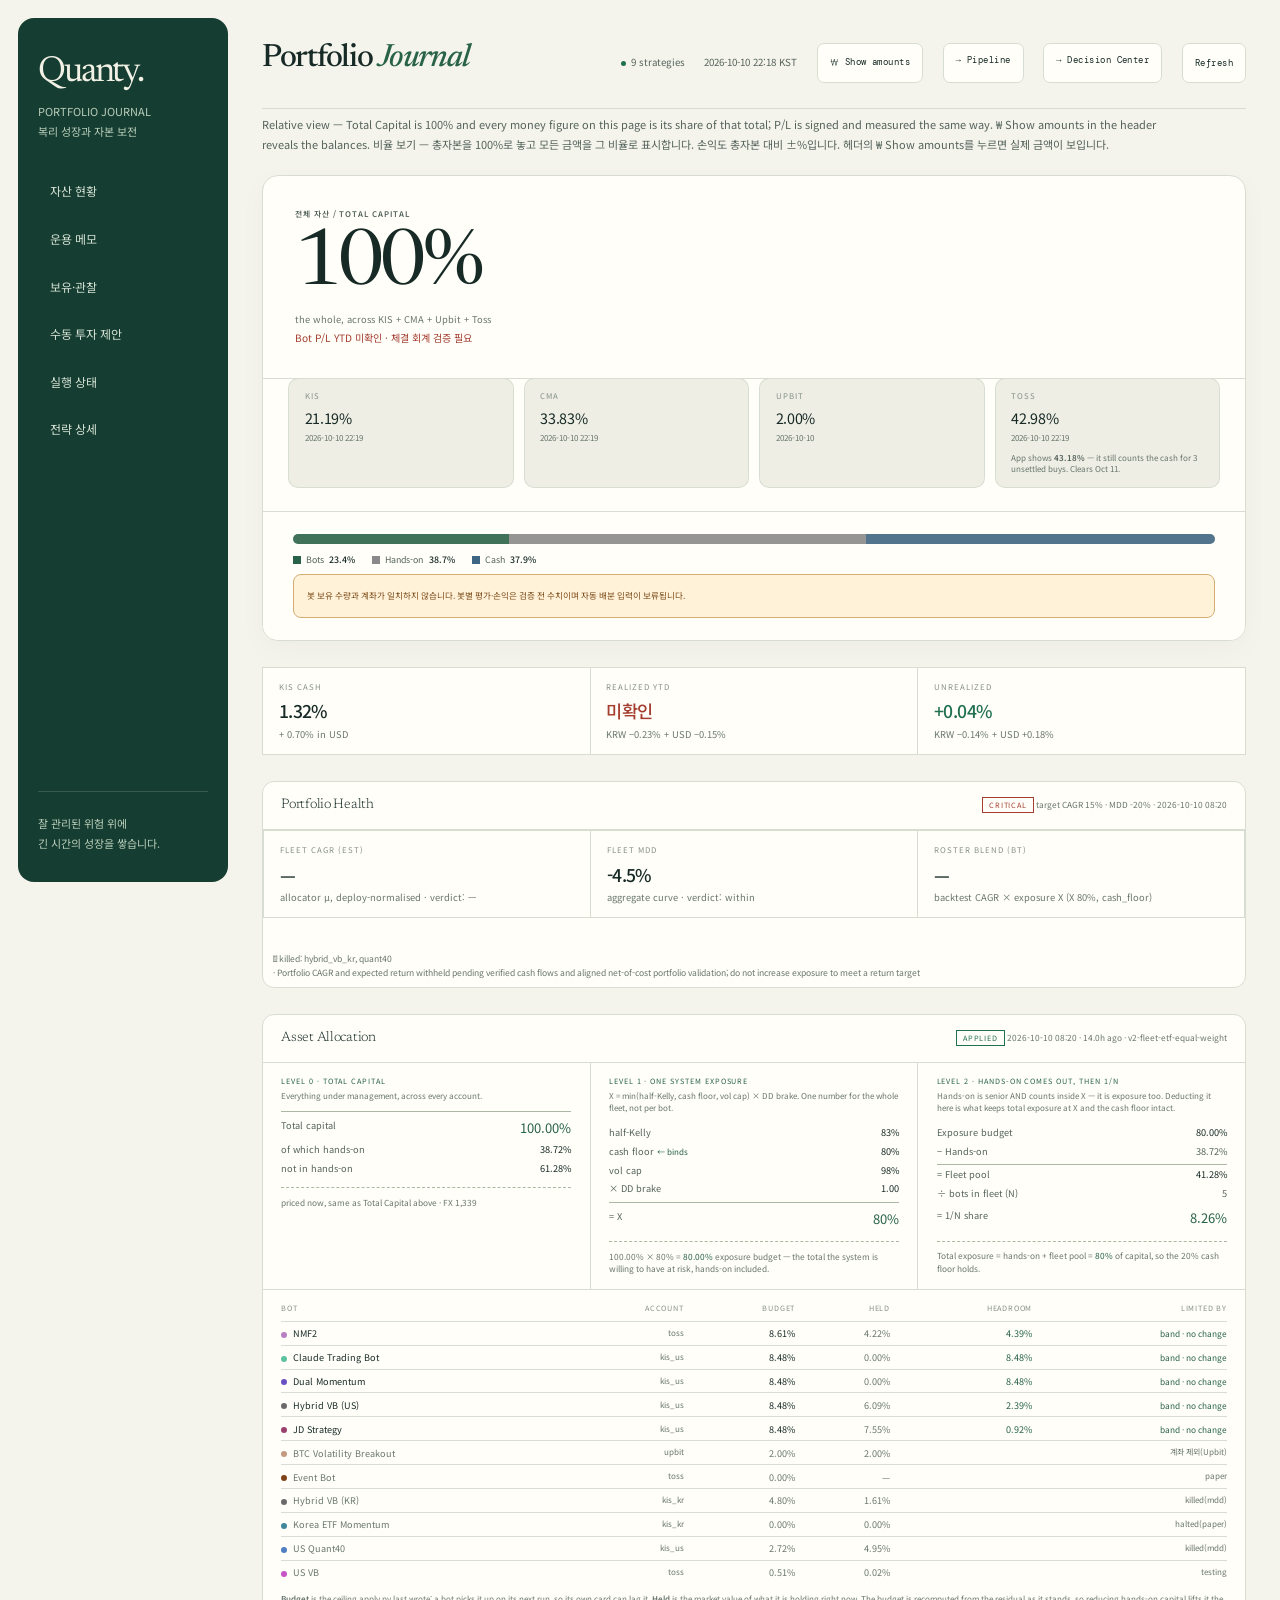
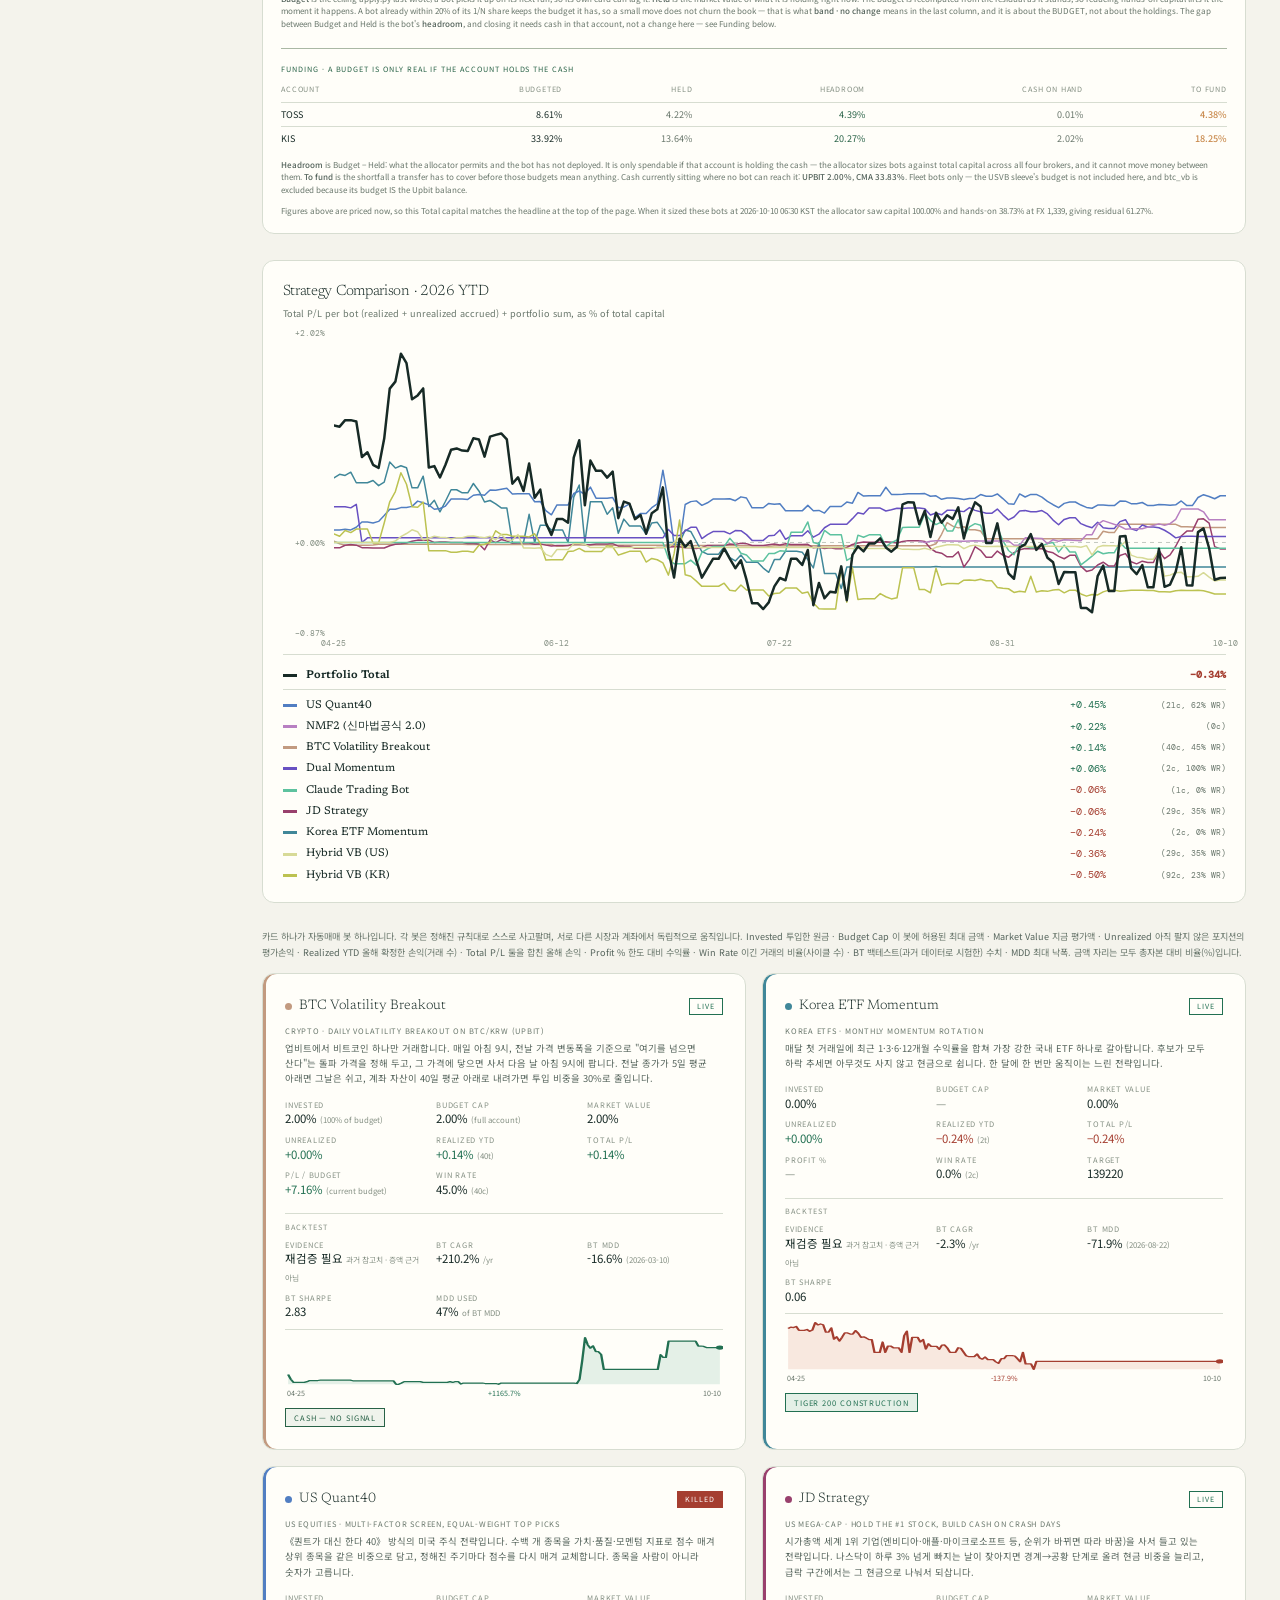
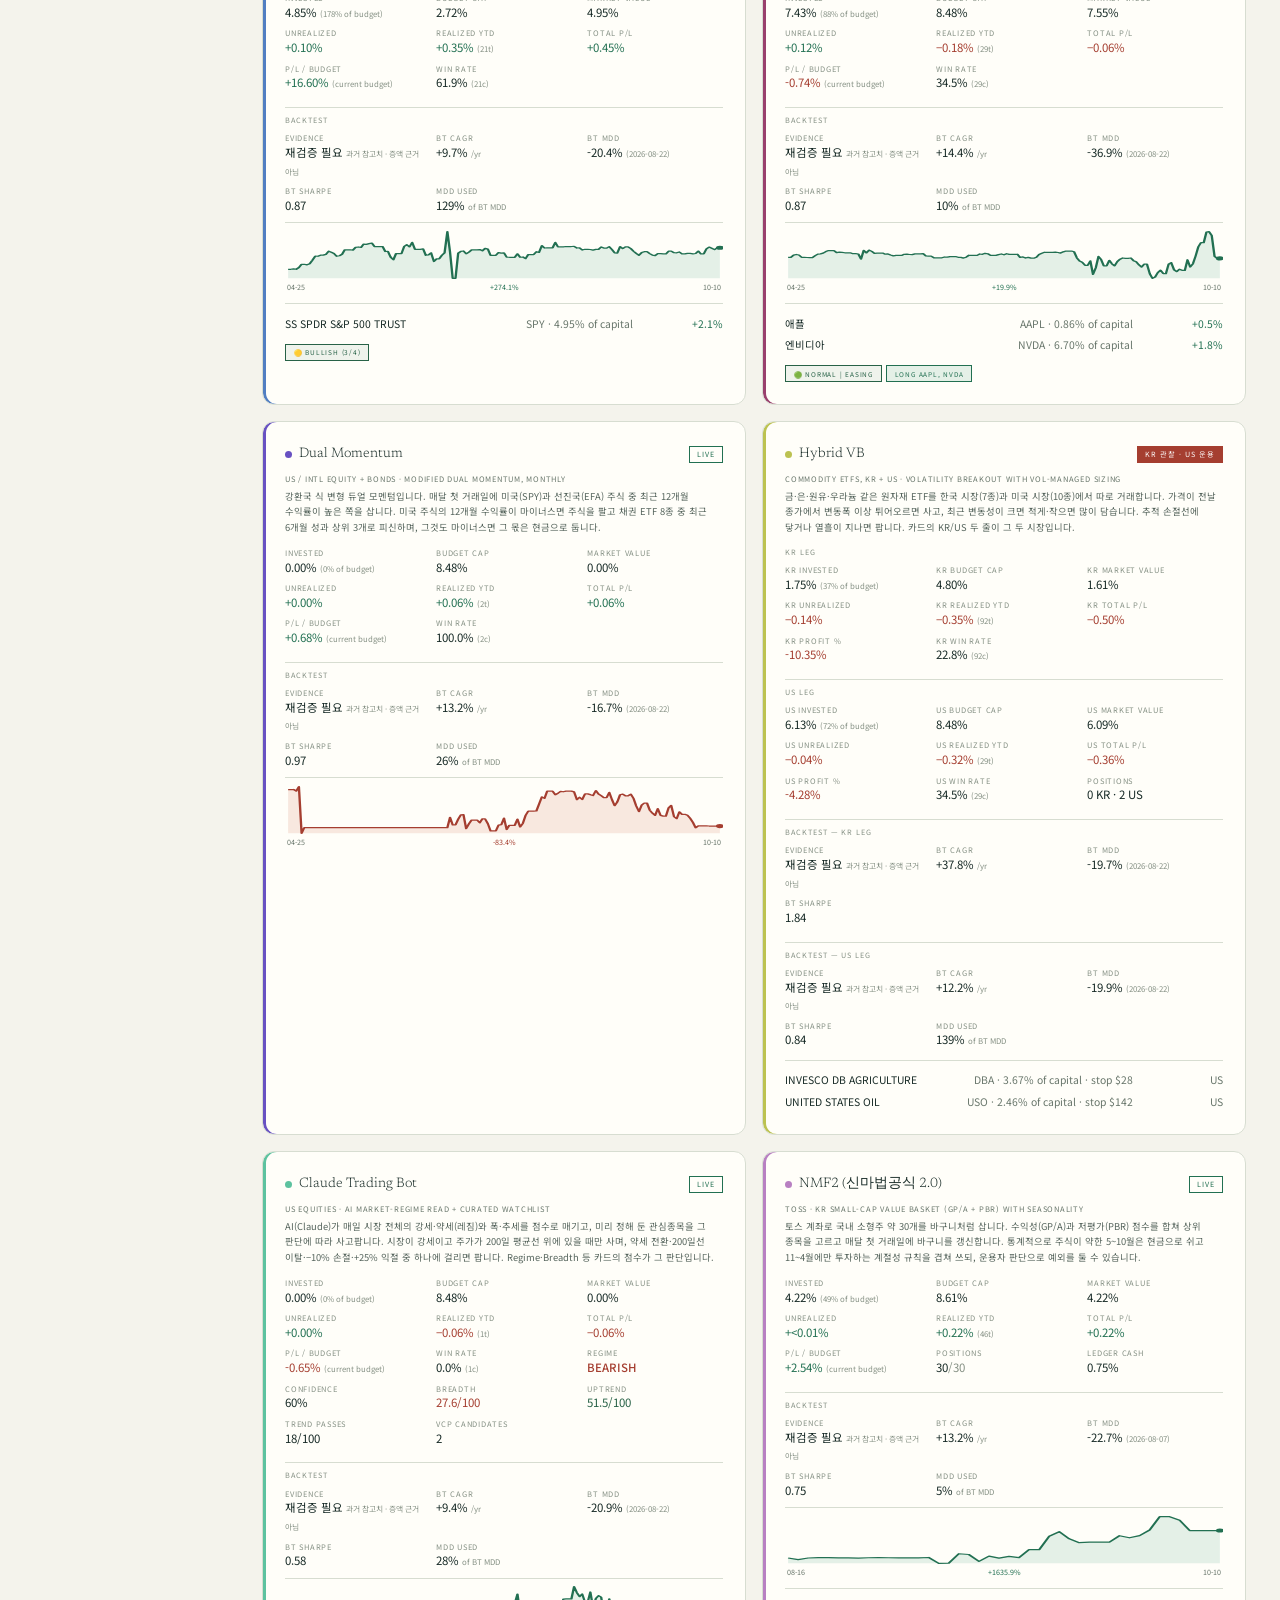
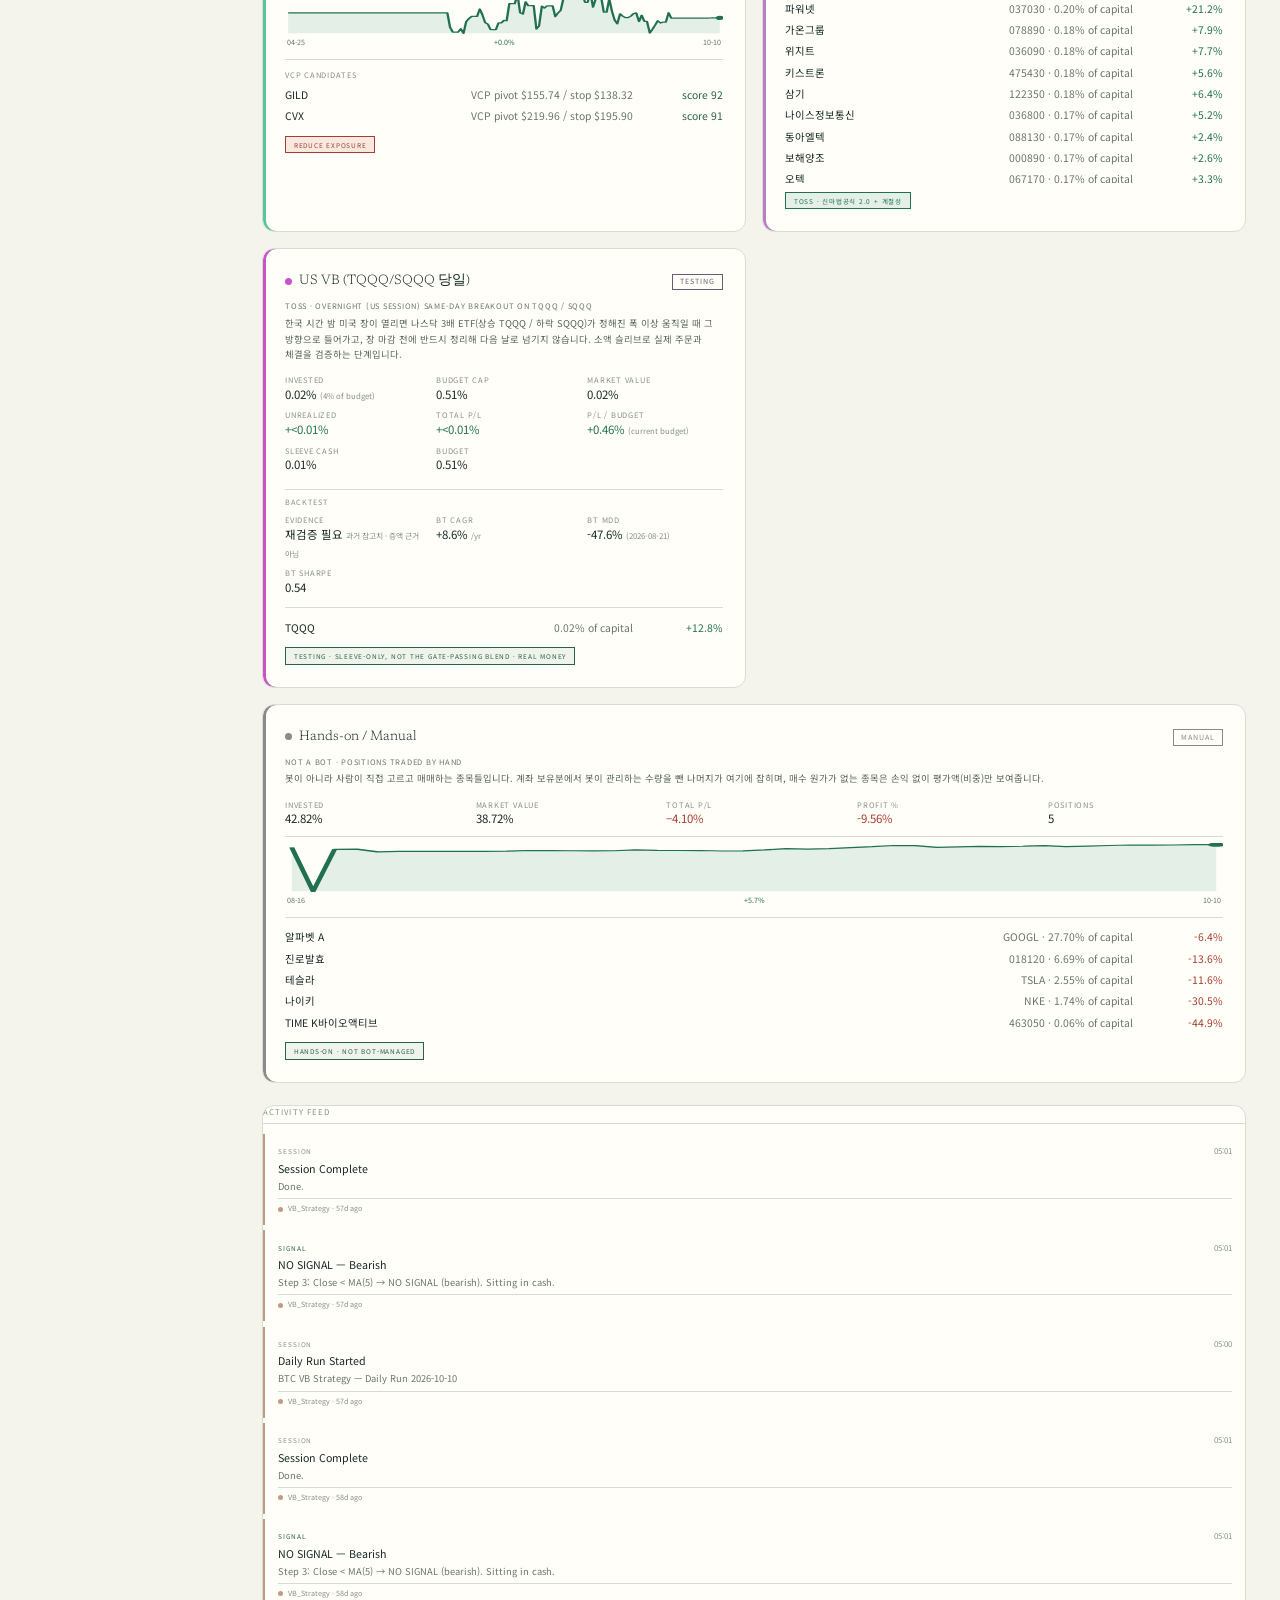
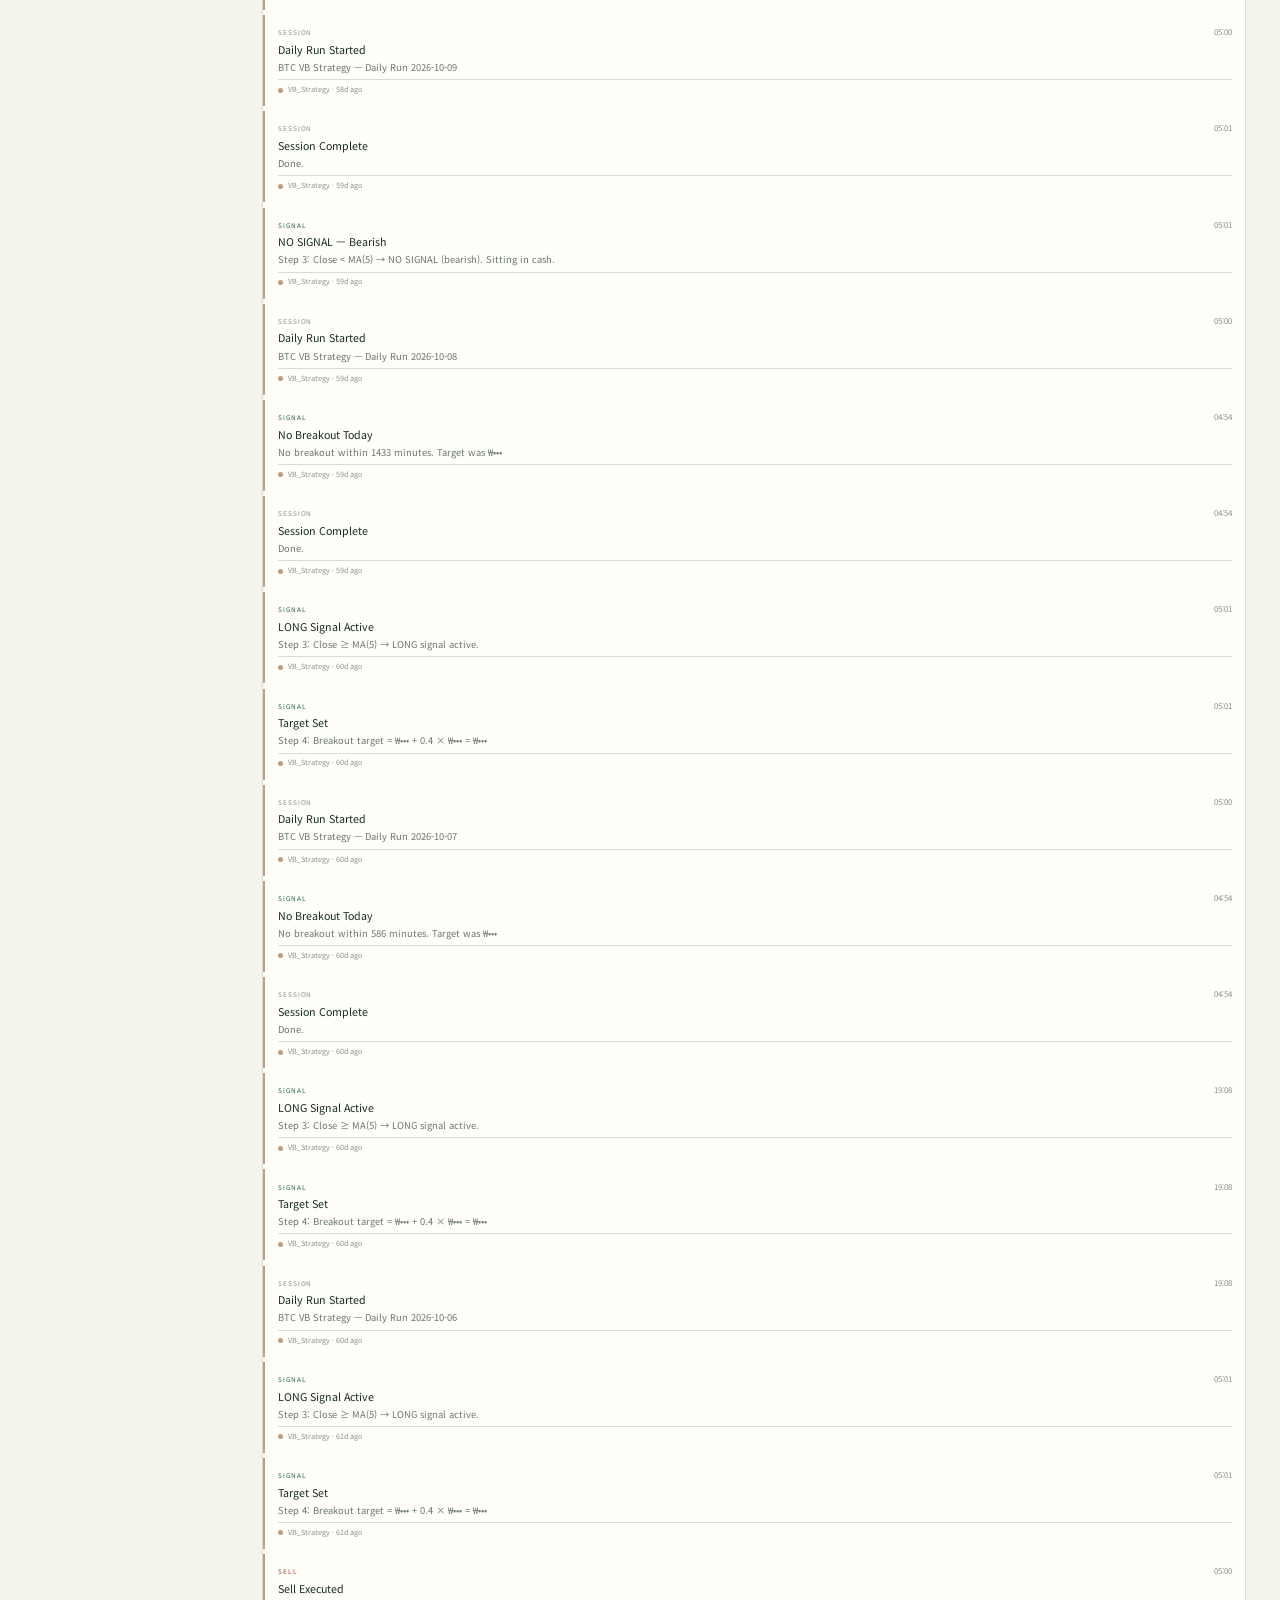
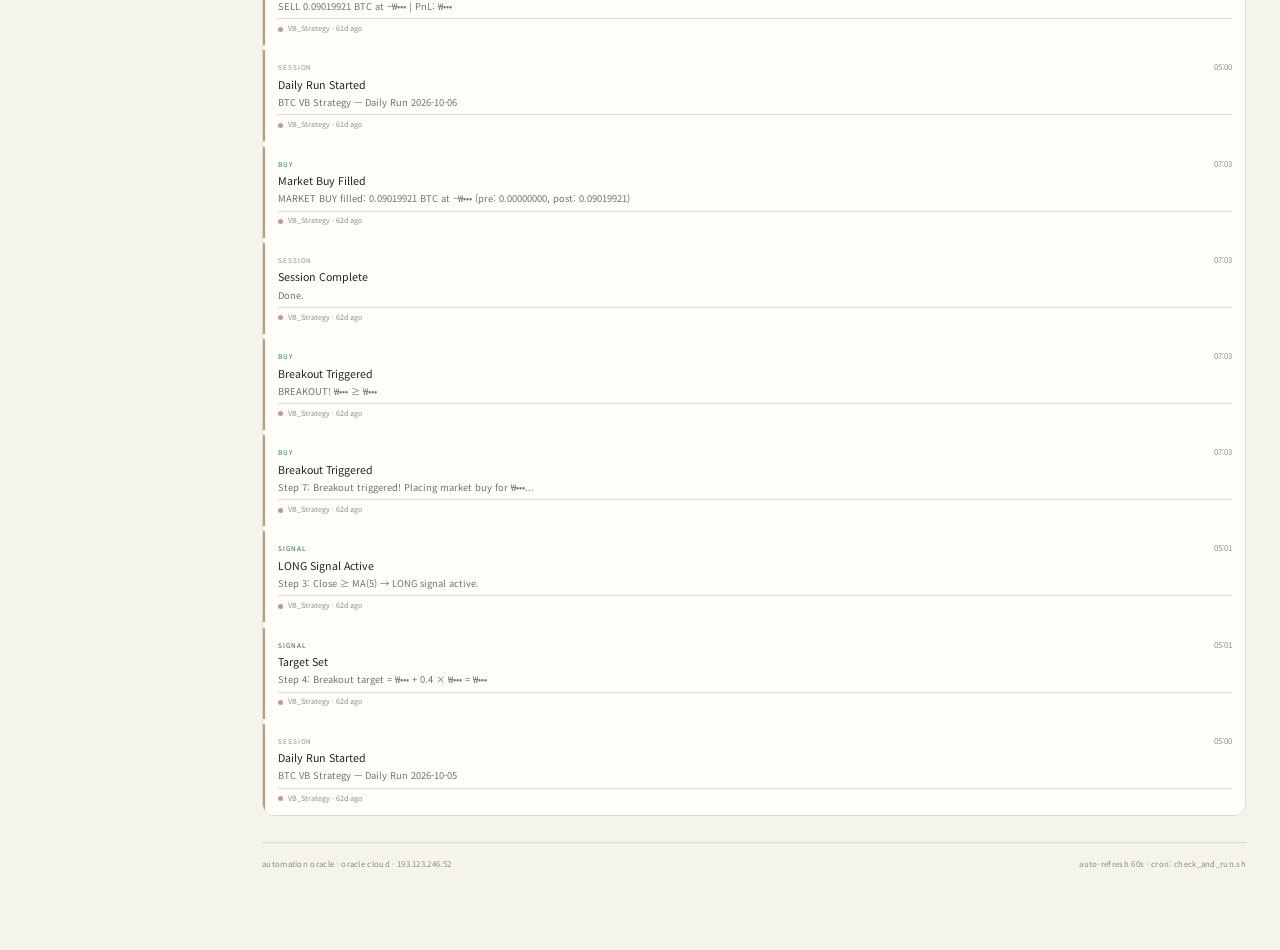
==== docs/index.html @ 8ba89ca4 "Redesign portfolio journal with observation policy and investment guidance" ====
<!DOCTYPE html>
<html lang="ko">
<head>
<meta charset="UTF-8">
<meta name="viewport" content="width=device-width, initial-scale=1.0, viewport-fit=cover">
<title>Quanty · Portfolio Journal</title>
<link rel="icon" href="favicon.svg" type="image/svg+xml">
<link rel="icon" href="favicon.ico" sizes="48x48">
<link rel="apple-touch-icon" href="apple-touch-icon.png">
<meta name="theme-color" content="#08080a">
<link rel="preconnect" href="https://fonts.googleapis.com">
<link href="https://fonts.googleapis.com/css2?family=DM+Mono:ital,wght@0,300;0,400;0,500;1,300&family=Newsreader:ital,opsz,wght@0,6..72,300;1,6..72,300&display=swap" rel="stylesheet">
<style>
/* ══════════════════════════════════════════════════════
   ORACLE DASHBOARD
   Aesthetic: Dark brutalist-minimal. Monochrome canvas,
   single amber accent. Newsreader serif for hierarchy,
   DM Mono for data. Dense but breathable.
   ══════════════════════════════════════════════════════ */

*, *::before, *::after { margin: 0; padding: 0; box-sizing: border-box; }

:root {
  --bg: #08080a;
  /* Surfaces are translucent so the chrome backdrop drifts THROUGH the page
     rather than only around it. 0.82 over a backdrop whose own peak luminance
     is held near #1a1c22 keeps every panel within a couple of points of the
     old flat #0e0e11 — the sheen has to be visible on six-figure numbers
     without ever competing with them. */
  --s1: rgba(14, 14, 17, 0.82);
  --s2: rgba(22, 22, 27, 0.88);
  --s3: rgba(26, 26, 31, 0.9);
  --s4: rgba(34, 34, 40, 0.9);
  --border: rgba(52, 52, 62, 0.55);
  --border-h: #2a2a32;
  --tx: #e2ded8;
  --tx2: #8a857e;
  --tx3: #55524d;
  --tx4: #333130;
  --accent: #c9a24d;
  --accent-d: #c9a24d18;
  --g: #3a8a5a;
  --g-bg: #3a8a5a10;
  --r: #a84848;
  --r-bg: #a8484810;
  --blue: #4a78a8;
  --purple: #7a68a8;
  --mono: 'DM Mono', 'SF Mono', 'Menlo', monospace;
  --serif: 'Newsreader', 'Georgia', serif;
  --safe-b: env(safe-area-inset-bottom, 0px);
}

html { font-size: 13px; }

body {
  background: var(--bg);
  color: var(--tx);
  font-family: var(--mono);
  font-weight: 300;
  line-height: 1.55;
  min-height: 100dvh;
  -webkit-font-smoothing: antialiased;
  padding-bottom: var(--safe-b);
}

/* Grain */
body::after {
  content: '';
  position: fixed;
  inset: 0;
  background-image: url("data:image/svg+xml,%3Csvg viewBox='0 0 512 512' xmlns='http://www.w3.org/2000/svg'%3E%3Cfilter id='n'%3E%3CfeTurbulence type='fractalNoise' baseFrequency='0.75' numOctaves='4' stitchTiles='stitch'/%3E%3C/filter%3E%3Crect width='100%25' height='100%25' filter='url(%23n)' opacity='0.025'/%3E%3C/svg%3E");
  pointer-events: none;
  z-index: 9999;
}

/* ── Chrome backdrop ──
   A drifting metallic sheen. It is painted into a deliberately TINY buffer
   (see startBackdrop()) and stretched across the viewport, so the softness is
   the browser's own bilinear upscale rather than a per-pixel blur — the whole
   effect costs a few hundred pixels of fill per frame.

   It sits BEHIND translucent panels rather than in the gutters, because at the
   1440px shell cap a wide screen has no gutters and the effect would be
   invisible on exactly the monitor it was asked for. */
#bgfx {
  position: fixed;
  inset: 0;
  width: 100%;
  height: 100%;
  z-index: 0;
  pointer-events: none;
  display: block;
}

/* Brushed-metal micro-streaks. Deliberately STATIC: the drift already comes
   from the canvas, and animating the grain too reads as a failing panel
   rather than as metal. */
#bgfx-brush {
  position: fixed;
  inset: 0;
  z-index: 0;
  pointer-events: none;
  background: repeating-linear-gradient(
    102deg,
    transparent 0 2px,
    rgba(214, 222, 236, 0.028) 2px 3px,
    transparent 3px 7px);
}

/* Everything the page draws rides above the backdrop. */
.shell { position: relative; z-index: 1; }

a { color: var(--accent); text-decoration: none; }

.shell {
  max-width: 1440px;
  margin: 0 auto;
  padding: 1.8rem 2.5rem;
}

/* ── Loading State ── */
.loading-state {
  display: flex;
  align-items: center;
  justify-content: center;
  min-height: 60vh;
  flex-direction: column;
  gap: 1rem;
}

.loading-state .spinner {
  width: 20px;
  height: 20px;
  border: 1.5px solid var(--border);
  border-top-color: var(--accent);
  border-radius: 50%;
  animation: spin 0.8s linear infinite;
}

@keyframes spin { to { transform: rotate(360deg); } }

.loading-state span { color: var(--tx3); font-size: 0.8rem; }

/* ── Header ── */
.hdr {
  display: flex;
  justify-content: space-between;
  align-items: baseline;
  padding-bottom: 1.2rem;
  border-bottom: 1px solid var(--border);
  margin-bottom: 2rem;
}

.hdr h1 {
  font-family: var(--serif);
  font-weight: 300;
  font-size: 1.6rem;
  letter-spacing: -0.03em;
}

.hdr h1 em { font-style: italic; color: var(--accent); }

.hdr-right {
  display: flex;
  gap: 1.5rem;
  align-items: center;
}

.live-dot {
  width: 5px; height: 5px;
  border-radius: 50%;
  background: var(--g);
  display: inline-block;
  margin-right: 0.4rem;
  animation: blink 2.5s ease infinite;
}

@keyframes blink { 0%,100%{opacity:1} 50%{opacity:0.3} }

.hdr-meta { font-size: 0.75rem; color: var(--tx3); }

.refresh-btn {
  background: none;
  border: 1px solid var(--border);
  color: var(--tx3);
  font-family: var(--mono);
  font-size: 0.7rem;
  padding: 0.3rem 0.7rem;
  cursor: pointer;
  transition: all 0.2s;
  letter-spacing: 0.05em;
}

.refresh-btn:hover { border-color: var(--accent); color: var(--accent); }

/* ── View mode ──
   The page opens in RELATIVE view: Total Capital is 100% and every money
   figure is its share of that, so the page can be shown to someone without
   showing the balances. The header button flips to amounts; the choice is
   remembered per browser, never carried in the URL. */
.view-btn.on { border-color: var(--accent); color: var(--accent); }
.view-note {
  font-size: 0.68rem;
  color: var(--tx3);
  line-height: 1.6;
  margin: -1.2rem 0 1.6rem;
}
.view-note b { color: var(--tx2); font-weight: 400; }

/* ── Bot explainer ──
   One plain paragraph per card for a reader who did not build these bots:
   an English line naming the mechanism, then the Korean explanation. */
.strat-desc {
  font-size: 0.72rem;
  color: var(--tx2);
  line-height: 1.65;
  margin: -0.2rem 0 0.9rem;
  word-break: keep-all;
}
.strat-desc .strat-tag {
  display: block;
  font-size: 0.58rem;
  text-transform: uppercase;
  letter-spacing: 0.1em;
  color: var(--tx3);
  margin-bottom: 0.25rem;
}
.strats-intro {
  font-size: 0.7rem;
  color: var(--tx3);
  line-height: 1.7;
  margin-bottom: 1rem;
  word-break: keep-all;
}
.strats-intro b { color: var(--tx2); font-weight: 400; }

/* ── Metric Strip ── */
 /* Hairlines are drawn by each CELL's box-shadow bleeding into the 1px gap,
    not by letting a --border container show through it. With the old
    technique any grid area without a cell in it — a 7th tile wrapping under a
    row of six — painted as a solid grey block that read as a panel that had
    failed to load. Shadows only exist where a cell exists, so a short last
    row is now just surface. The same fix is applied to .hero-accts. */
.strip {
  display: grid;
  grid-template-columns: repeat(3, 1fr);
  gap: 1px;
  background: var(--s1);
  border: 1px solid var(--border);
  margin-bottom: 2rem;
}

.strip .cell {
  background: var(--s1);
  box-shadow: 0 0 0 1px var(--border);
  padding: 1rem 1.2rem;
}

.strip .cell:hover { background: var(--s2); }

.cell .lbl {
  font-size: 0.6rem;
  text-transform: uppercase;
  letter-spacing: 0.13em;
  color: var(--tx4);
  margin-bottom: 0.35rem;
}

.cell .val {
  font-size: 1.35rem;
  font-weight: 500;
  letter-spacing: -0.03em;
  white-space: nowrap;
}

.cell .sub {
  font-size: 0.72rem;
  color: var(--tx3);
  margin-top: 0.15rem;
}

.up { color: var(--g); }
.dn { color: var(--r); }
.amber { color: var(--accent); }

/* ── Total-Capital Hero ──
   Named "Total Capital", not "Total Investments": ~44% of this figure is cash,
   so "investments" was simply wrong, and the allocation panel below derives
   everything from the same number under the name Total capital. One number
   with two names on one page is a number the reader has to reconcile.
   The JSON key stays `totals.investments_krw` — four test files, two fixtures
   and notify_discord.py read it, and none of that is worth churning for a label.

   Row A total (KIS+Upbit+Toss) / Row B per-account tiles / Row C bots-manual-cash
   split. Everything it reads is additive JSON (data.totals, data.accounts): when
   an older generator publishes without them the whole block is skipped and the
   metric strip below is unchanged. */
.hero {
  border: 1px solid var(--border);
  background: var(--s1);
  margin-bottom: 2rem;
}

.hero-top { padding: 1.4rem 1.4rem 1.2rem; }

.hero-lbl {
  font-size: 0.6rem;
  text-transform: uppercase;
  letter-spacing: 0.18em;
  color: var(--tx4);
  margin-bottom: 0.55rem;
}

.hero-val {
  font-family: var(--serif);
  font-size: 2.6rem;
  font-weight: 300;
  line-height: 1;
  letter-spacing: -0.03em;
}

.hero-sub { font-size: 0.72rem; color: var(--tx3); margin-top: 0.55rem; }
.hero-pnl { font-size: 0.78rem; margin-top: 0.3rem; }

/* Four accounts, four columns. It was three, so Toss wrapped alone onto a
   second row beside a grey ghost cell two thirds of the panel wide. */
.hero-accts {
  display: grid;
  grid-template-columns: repeat(4, 1fr);
  gap: 1px;
  background: var(--s1);
  border-top: 1px solid var(--border);
}

.hero-acct {
  background: var(--s1);
  box-shadow: 0 0 0 1px var(--border);
  padding: 0.9rem 1.2rem;
}
.hero-acct.stale .a-val { color: var(--tx3); }

.hero-acct .a-name {
  display: flex;
  align-items: center;
  gap: 0.45rem;
  font-size: 0.6rem;
  text-transform: uppercase;
  letter-spacing: 0.13em;
  color: var(--tx4);
}

.hero-acct .a-val {
  font-size: 1.1rem;
  margin-top: 0.35rem;
  letter-spacing: -0.02em;
  white-space: nowrap;
}

.hero-acct .a-meta { font-size: 0.62rem; color: var(--tx3); margin-top: 0.2rem; }
/* The broker app and this tile can legitimately disagree while a trade is still
   settling. This line says so on the tile, rather than leaving the reader to
   discover the gap in their app and assume the page is broken. */
.hero-acct .a-settle {
  font-size: 0.62rem; line-height: 1.35; margin-top: 0.35rem;
  padding-top: 0.35rem; border-top: 1px dashed var(--bd);
  color: var(--tx3);
}
.hero-acct .a-settle b { color: var(--tx2); font-weight: 600; }

.badge-stale {
  font-size: 0.5rem;
  letter-spacing: 0.1em;
  padding: 0 0.3rem;
  border: 1px solid var(--r);
  color: var(--r);
}

.hero-split { padding: 1.1rem 1.4rem 1.3rem; border-top: 1px solid var(--border); }

.split-bar { display: flex; height: 10px; background: var(--s3); overflow: hidden; }
.split-seg { height: 100%; }

.split-legend {
  display: flex;
  flex-wrap: wrap;
  gap: 1.3rem;
  margin-top: 0.7rem;
  font-size: 0.68rem;
  color: var(--tx2);
}

.split-legend .sl { display: flex; align-items: baseline; gap: 0.4rem; }
.split-legend b { color: var(--tx); font-weight: 500; }
.split-sw { width: 8px; height: 8px; align-self: center; }

.recon-warn { color: var(--r); font-size: 0.66rem; margin-top: 0.6rem; }

/* ── Asset allocation — the layer ABOVE the bots ──
   The bots never choose their own size; this layer does, and the bots only read
   the budget it writes. That inversion is the governance model, and it used to
   be invisible on this page: you could see what each bot DID with its money and
   never see who decided the amount. Placed above the bot grid on purpose —
   capital is allocated before it is traded. */
.alloc { background: var(--s1); border: 1px solid var(--border); margin-bottom: 2rem; }

.alloc-hd {
  display: flex; justify-content: space-between; align-items: baseline;
  gap: 1rem; flex-wrap: wrap;
  padding: 1rem 1.4rem; border-bottom: 1px solid var(--border);
}
.alloc-hd h2 {
  font-family: var(--serif); font-weight: 300;
  font-size: 1.05rem; letter-spacing: -0.02em;
}
.alloc-hd .meta { font-size: 0.64rem; color: var(--tx3); }
.alloc-badge {
  font-size: 0.56rem; letter-spacing: 0.12em; text-transform: uppercase;
  padding: 0.15rem 0.45rem; border: 1px solid var(--border-h); color: var(--tx2);
}
.alloc-badge.ok   { border-color: var(--g); color: var(--g); }
.alloc-badge.warn { border-color: var(--accent); color: var(--accent); }
.alloc-badge.crit { border-color: var(--r); color: var(--r); }

.alloc-levels {
  display: grid; grid-template-columns: repeat(auto-fit, minmax(230px, 1fr));
  gap: 1px; background: var(--border);
}
.alloc-lv { background: var(--s1); padding: 1.05rem 1.4rem; }
.alloc-lv .lv-tag {
  font-size: 0.56rem; letter-spacing: 0.13em; text-transform: uppercase;
  color: var(--accent); margin-bottom: 0.15rem;
}
.alloc-lv .lv-sub { font-size: 0.62rem; color: var(--tx3); margin-bottom: 0.7rem; line-height: 1.5; }
.alloc-row { display: flex; justify-content: space-between; gap: 0.8rem; font-size: 0.71rem; padding: 0.17rem 0; }
.alloc-row .k { color: var(--tx2); }
.alloc-row .v { color: var(--tx); white-space: nowrap; }
.alloc-row.big { padding-top: 0.45rem; }
.alloc-row.big .v { font-size: 1rem; color: var(--accent); }
.alloc-row.minus .v { color: var(--tx2); }

.alloc-bots { border-top: 1px solid var(--border); padding: 1rem 1.4rem 1.2rem; overflow-x: auto; }
.alloc-tbl { width: 100%; border-collapse: collapse; font-size: 0.7rem; min-width: 620px; }
.alloc-tbl th {
  text-align: right; font-weight: 400; font-size: 0.56rem; letter-spacing: 0.11em;
  text-transform: uppercase; color: var(--tx4); padding: 0 0 0.5rem;
}
.alloc-tbl th:first-child, .alloc-tbl td:first-child { text-align: left; }
.alloc-tbl td { text-align: right; padding: 0.34rem 0; border-top: 1px solid var(--border); }
.alloc-tbl td + td, .alloc-tbl th + th { padding-left: 1rem; }
.alloc-tbl tr.out td { color: var(--tx3); }
.alloc-tbl .why { font-size: 0.62rem; color: var(--tx3); }
.alloc-note { font-size: 0.62rem; color: var(--tx3); margin-top: 0.7rem; line-height: 1.55; }

/* Three levels or one, never two — auto-fit lands on two columns around
   500px and leaves Level 2 beside an empty cell that reads as a missing
   panel. The levels are a sequence (capital -> exposure -> per bot), so
   stacking them keeps the reading order intact. */
.alloc-lv .lv-foot {
  margin-top: 0.75rem; padding-top: 0.6rem; border-top: 1px dashed var(--border-h);
  font-size: 0.64rem; color: var(--tx3); line-height: 1.55;
}
.alloc-lv .lv-foot b { color: var(--accent); font-weight: 400; }
.alloc-row.eq { border-top: 1px solid var(--border-h); margin-top: 0.3rem; }
.alloc-row .bind { color: var(--accent); font-weight: 400; font-size: 0.62rem; }
.alloc-tbl td.dim { color: var(--tx3); }
.alloc-tbl .lim { color: var(--accent); font-size: 0.64rem; }
/* Headroom and shortfall are NOT profit and loss, so they must not borrow the
   red/green semantics — a ₩96M funding gap in loss-red reads as ₩96M lost.
   Amber = "your move"; the deeper amber-red = "your move, and it is blocking". */
.alloc-tbl td.gap { color: var(--accent); }
.alloc-tbl td.short { color: #c98a4d; font-weight: 500; }

.fund { margin-top: 1.4rem; padding-top: 1.1rem; border-top: 1px solid var(--border-h); }
.fund-hd {
  font-size: 0.56rem; letter-spacing: 0.13em; text-transform: uppercase;
  color: var(--accent); margin-bottom: 0.7rem;
}
.alloc-note b { color: var(--tx2); font-weight: 500; }
@media (max-width: 900px) {
  .alloc-levels { grid-template-columns: 1fr; }
}

/* ── Grid ── */
.grid {
  display: grid;
  grid-template-columns: 1fr 360px;
  gap: 2rem;
}

/* ── Strategy Rows ── */
.strats { display: flex; flex-direction: column; gap: 1px; background: var(--border); }

.strat {
  background: var(--s1);
  padding: 1.3rem 1.4rem;
  transition: background 0.2s;
}

.strat:hover { background: var(--s2); }

.strat-top {
  display: flex;
  justify-content: space-between;
  align-items: baseline;
  margin-bottom: 0.8rem;
}

.strat-name {
  font-family: var(--serif);
  font-size: 1.05rem;
  font-weight: 300;
}

.tag {
  font-size: 0.55rem;
  text-transform: uppercase;
  letter-spacing: 0.14em;
  padding: 0.15rem 0.55rem;
  border: 1px solid var(--border-h);
  color: var(--tx3);
}

.tag.live { border-color: var(--g); color: var(--g); }
.tag.paper { border-color: var(--accent); color: var(--accent); }
.tag.stale { border-color: var(--r); color: var(--r); }
.tag.manual { border-color: #8a8a8a; color: #8a8a8a; }
/* Real money, real fills, but a sleeve-only configuration that is NOT the one
   that passed the promotion gates. "Live" overstates it and "Paper" is simply
   false — the card used to claim both at once. */
.tag.testing { border-color: var(--purple); color: var(--purple); }
/* MDD kill switch fired: live drawdown breached the bot's own backtest MDD
   (asset_mgmt/portfolio_model.py). Solid red fill, not just an outline —
   this is the one badge that means "stopped by policy", not a mode or a
   feed-health note. */
.tag.killed { border-color: var(--r); color: #fff; background: var(--r); }

/* Hands-on sleeve: same card, no bot colour — it is Jae's own hand, not a bot. */
.strat.manual { box-shadow: inset 2px 0 0 #8a8a8a; }

.strat-grid {
  display: grid;
  grid-template-columns: repeat(auto-fill, minmax(140px, 1fr));
  gap: 0.45rem 1.2rem;
}

.sg-lbl {
  font-size: 0.58rem;
  text-transform: uppercase;
  letter-spacing: 0.1em;
  color: var(--tx4);
}

.sg-val { font-size: 0.88rem; }
.sg-val.bold { font-weight: 500; }

/* Bot identity dot. Same colour as the card rail, chart line and feed. */
.bot-dot {
  display: inline-block; width: 7px; height: 7px; border-radius: 50%;
  margin-right: 0.5rem; vertical-align: middle;
}
.alloc-dot {
  display: inline-block; width: 6px; height: 6px; border-radius: 50%;
  margin-right: 0.45rem; vertical-align: middle;
}

/* Full-width row inside .strat-grid. grid-column: 1/-1 is what forces the
   next field onto a fresh line — Hybrid VB's US leg used to start wherever
   the KR leg happened to stop, so 'KR Win Rate' sat beside 'US Invested' and
   the two halves read as one undifferentiated block. */
.sg-sep {
  grid-column: 1 / -1;
  margin-top: 0.7rem;
  padding-top: 0.55rem;
  border-top: 1px solid var(--border);
  font-size: 0.56rem;
  letter-spacing: 0.13em;
  text-transform: uppercase;
  color: var(--tx4);
}
/* The first separator on a card has nothing above it to divide. */
.strat-grid > .sg-sep:first-child { margin-top: 0; padding-top: 0; border-top: 0; }

/* Holdings table */
.holds {
  margin-top: 0.8rem;
  padding-top: 0.7rem;
  border-top: 1px solid var(--border);
}

.hold-row {
  display: flex;
  justify-content: space-between;
  align-items: baseline;
  padding: 0.2rem 0;
  font-size: 0.8rem;
}

.hold-tk { color: var(--tx); min-width: 55px; font-weight: 400; }

/* 종목이 많은 카드(NMF2 30종목, 수동 슬리브)는 잘라내지 않고 스크롤시킨다.
   '+25 more' 로 접어 두면 정작 무엇을 들고 있는지 확인할 수가 없다. */
.holds.scroll { max-height: 15rem; overflow-y: auto; }
.holds.scroll::-webkit-scrollbar { width: 5px; }
.holds.scroll::-webkit-scrollbar-thumb { background: var(--border); border-radius: 3px; }

/* 종목명은 코드보다 길고 한글은 폭이 제각각이라 별도 폭을 준다. */
.hold-nm { color: var(--tx); font-weight: 400; min-width: 6.5rem; max-width: 11rem;
           overflow: hidden; text-overflow: ellipsis; white-space: nowrap; }
.hold-det { color: var(--tx3); flex: 1; text-align: right; padding: 0 0.8rem; overflow: hidden; text-overflow: ellipsis; white-space: nowrap; }
.hold-pl { min-width: 80px; text-align: right; }

/* Signal badge */
.sig {
  display: inline-block;
  font-size: 0.58rem;
  text-transform: uppercase;
  letter-spacing: 0.12em;
  padding: 0.2rem 0.6rem;
  margin-top: 0.7rem;
}

.sig.long { background: var(--g-bg); border: 1px solid var(--g); color: var(--g); }
.sig.cash { background: var(--accent-d); border: 1px solid var(--accent); color: var(--accent); }
.sig.bear { background: var(--r-bg); border: 1px solid var(--r); color: var(--r); }

/* ── Strategy Comparison Chart ── */
.cmp {
  margin-bottom: 2rem;
  padding: 1.4rem 1.5rem;
  background: var(--s1);
  border: 1px solid var(--border);
}
.cmp-hdr { margin-bottom: 1rem; }
.cmp-title {
  font-family: var(--serif);
  font-weight: 300;
  font-size: 1.15rem;
  letter-spacing: -0.02em;
  margin: 0;
}
.cmp-sub {
  font-size: 0.7rem;
  color: var(--tx3);
  margin-top: 0.25rem;
}
.cmp-chart {
  display: flex;
  gap: 0.4rem;
  align-items: stretch;
}
.cmp-y-axis {
  position: relative;
  width: 46px;
  flex-shrink: 0;
  height: 300px;
}
.cmp-y-axis span {
  position: absolute;
  right: 4px;
  font-family: var(--mono);
  font-size: 0.62rem;
  color: var(--tx4);
  transform: translateY(-50%);
  white-space: nowrap;
}
.cmp-plot {
  flex: 1;
  position: relative;
  height: 300px;
}
.cmp-svg {
  width: 100%;
  height: 100%;
  display: block;
}
.cmp-x-axis {
  position: absolute;
  left: 0;
  right: 0;
  top: 100%;
  margin-top: 4px;
  height: 14px;
}
.cmp-x-axis span {
  position: absolute;
  font-family: var(--mono);
  font-size: 0.62rem;
  color: var(--tx4);
  transform: translateX(-50%);
  white-space: nowrap;
}
.cmp-tooltip {
  position: absolute;
  top: 4px;
  background: var(--s3);
  border: 1px solid var(--border-h);
  padding: 0.5rem 0.7rem;
  pointer-events: none;
  z-index: 10;
  min-width: 200px;
}
.cmp-tt-date {
  font-family: var(--mono);
  color: var(--tx2);
  font-size: 0.62rem;
  border-bottom: 1px solid var(--border);
  padding-bottom: 0.3rem;
  margin-bottom: 0.35rem;
}
.cmp-tt-row {
  display: flex;
  align-items: center;
  gap: 0.4rem;
  padding: 0.1rem 0;
  font-family: var(--serif);
  font-size: 0.78rem;
  white-space: nowrap;
}
.cmp-tt-pct {
  font-family: var(--mono);
  margin-left: auto;
  font-size: 0.7rem;
}
.cmp-legend {
  margin-top: 1.6rem;
  padding-top: 0.9rem;
  border-top: 1px solid var(--border);
  display: flex;
  flex-direction: column;
  gap: 0.32rem;
}
.cmp-legend-row {
  display: flex;
  align-items: center;
  gap: 0.7rem;
  font-family: var(--serif);
  font-size: 0.85rem;
}
.cmp-swatch {
  display: inline-block;
  width: 14px;
  height: 3px;
  flex-shrink: 0;
}
.cmp-name { flex: 1; }
.cmp-pct {
  font-family: var(--mono);
  font-size: 0.78rem;
  min-width: 84px;
  text-align: right;
}
.cmp-meta {
  font-family: var(--mono);
  font-size: 0.65rem;
  color: var(--tx3);
  min-width: 110px;
  text-align: right;
}
.cmp-detail {
  font-family: var(--mono);
  font-size: 0.7rem;
  color: var(--tx4);
}

/* ── Sparkline Charts ── */
.sparkline-wrap {
  margin-top: 0.6rem;
  padding-top: 0.5rem;
  border-top: 1px solid var(--border);
}
.sparkline-svg {
  width: 100%;
  height: 50px;
  display: block;
}
.sparkline-meta {
  display: flex;
  justify-content: space-between;
  font-size: 0.55rem;
  color: var(--tx3);
  margin-top: 0.15rem;
  padding: 0 2px;
}

/* ── Feed ── */
.feed { overflow: hidden; }

.feed-hdr {
  font-size: 0.6rem;
  text-transform: uppercase;
  letter-spacing: 0.14em;
  color: var(--tx4);
  margin-bottom: 0.8rem;
  padding-bottom: 0.4rem;
  border-bottom: 1px solid var(--border);
}

.msgs { display: flex; flex-direction: column; gap: 0.4rem; }

.msg {
  background: var(--s1);
  border-left: 2px solid var(--border-h);
  padding: 0.85rem 1rem;
  transition: background 0.2s;
}

.msg:hover { background: var(--s2); }

.msg.t-buy { border-left-color: var(--g); }
.msg.t-sell { border-left-color: var(--r); }
.msg.t-signal { border-left-color: var(--accent); }
.msg.t-session { border-left-color: var(--purple); }
.msg.t-portfolio { border-left-color: var(--blue); }
.msg.t-error { border-left-color: var(--r); }

.msg-top {
  display: flex;
  justify-content: space-between;
  align-items: center;
  margin-bottom: 0.35rem;
}

.msg-tag {
  font-size: 0.5rem;
  text-transform: uppercase;
  letter-spacing: 0.14em;
  color: var(--tx4);
}

.msg.t-buy .msg-tag { color: var(--g); }
.msg.t-sell .msg-tag { color: var(--r); }
.msg.t-signal .msg-tag { color: var(--accent); }
.msg.t-error .msg-tag { color: var(--r); }

.msg-ts { font-size: 0.6rem; color: var(--tx4); }

.msg-title {
  font-size: 0.82rem;
  font-weight: 400;
  margin-bottom: 0.25rem;
  line-height: 1.3;
}

.msg-body {
  font-size: 0.72rem;
  color: var(--tx3);
  line-height: 1.5;
  word-break: break-word;
}

.msg-src {
  font-size: 0.55rem;
  color: var(--tx4);
  margin-top: 0.4rem;
  padding-top: 0.3rem;
  border-top: 1px solid var(--border);
}

/* ── Footer ── */
.ftr {
  border-top: 1px solid var(--border);
  padding-top: 1.2rem;
  margin-top: 2rem;
  display: flex;
  justify-content: space-between;
  color: var(--tx4);
  font-size: 0.6rem;
  letter-spacing: 0.04em;
}

/* ── Transitions ── */
.fade-in {
  opacity: 0;
  transform: translateY(6px);
  animation: fi 0.6s ease forwards;
}

@keyframes fi { to { opacity: 1; transform: none; } }

.d1 { animation-delay: 0.1s; }
.d2 { animation-delay: 0.2s; }
.d3 { animation-delay: 0.3s; }
.d4 { animation-delay: 0.4s; }

/* ── Scrollbar ── */
::-webkit-scrollbar { width: 3px; }
::-webkit-scrollbar-track { background: var(--bg); }
::-webkit-scrollbar-thumb { background: var(--border-h); border-radius: 2px; }

/* ═══════════════════ MOBILE ═══════════════════ */
@media (max-width: 900px) {
  html { font-size: 14px; }

  .shell { padding: 1rem 1rem; }

  .hdr { flex-direction: column; gap: 0.6rem; margin-bottom: 1.2rem; padding-bottom: 0.8rem; }
  .hdr h1 { font-size: 1.4rem; }
  /* wrap, or the four header items add up to ~470px of min-content and push
     the whole document wider than the phone — which is what put the split bar
     and half of "Decision Center" past the right edge, and made every panel
     on the page scroll sideways with them. */
  .hdr-right { width: 100%; justify-content: space-between; flex-wrap: wrap; gap: 0.5rem 0.9rem; }
  .view-note { margin: -0.6rem 0 1rem; }

  .strip { grid-template-columns: repeat(2, 1fr); }
  .cell .val { font-size: 1.15rem; }

  .hero-top { padding: 1.1rem 1rem 1rem; }
  .hero-val { font-size: 1.9rem; }
  .hero-accts { grid-template-columns: 1fr; }
  .hero-acct { padding: 0.8rem 1rem; }
  .hero-split { padding: 0.9rem 1rem 1.1rem; }
  .split-legend { gap: 0.9rem; }

  .grid {
    grid-template-columns: 1fr;
    gap: 1.5rem;
  }

  /* Swappable sections with tabs on mobile */
  .mob-tabs {
    display: flex;
    gap: 1px;
    background: var(--border);
    margin-bottom: 1.2rem;
    position: sticky;
    top: 0;
    z-index: 100;
  }

  .mob-tab {
    flex: 1;
    background: var(--s1);
    border: none;
    color: var(--tx3);
    font-family: var(--mono);
    font-size: 0.65rem;
    text-transform: uppercase;
    letter-spacing: 0.12em;
    padding: 0.7rem;
    cursor: pointer;
    transition: all 0.2s;
  }

  .mob-tab.active {
    background: var(--s2);
    color: var(--accent);
  }

  .mob-section { display: none; }
  .mob-section.active { display: block; }

  .strat { padding: 1rem; }
  .strat-name { font-size: 0.95rem; }

  .strat-grid {
    grid-template-columns: repeat(2, 1fr);
    gap: 0.15rem 0.8rem;
  }

  .hold-row { font-size: 0.75rem; }
  .hold-det { display: none; }

  .msg { padding: 0.7rem 0.8rem; }
  .msg-title { font-size: 0.78rem; }

  .ftr { flex-direction: column; gap: 0.3rem; }
  .cmp { padding: 1rem; }
  .cmp-y-axis { height: 200px; width: 38px; }
  .cmp-plot { height: 200px; }
  .cmp-legend-row { flex-wrap: wrap; gap: 0.4rem; }
  .cmp-pct { min-width: 70px; }
  .cmp-meta { min-width: 0; flex-basis: 100%; text-align: left; padding-left: 22px; }
}

/* Very small phones */
@media (max-width: 400px) {
  .shell { padding: 0.8rem 0.6rem; }
  .strip { grid-template-columns: 1fr 1fr; }
  .cell .val { font-size: 1rem; }
  .strat-grid { grid-template-columns: 1fr 1fr; }
}

/* Desktop: hide mobile tabs */
@media (min-width: 901px) {
  .mob-tabs { display: none; }
  .mob-section { display: block !important; }
}
</style>
<link rel="stylesheet" href="portfolio.css?v=20261010">
</head>
<body>
<aside class="portfolio-nav" aria-label="포트폴리오 탐색">
  <div><a class="nav-brand" href="#overview">Quanty.</a><p class="nav-caption">PORTFOLIO JOURNAL<br>복리 성장과 자본 보전</p></div>
  <nav><a href="#overview">자산 현황</a><a href="#actions">운용 메모</a><a href="#watch">보유·관찰</a><a href="#manual-guide">수동 투자 제안</a><a href="#operations">실행 상태</a><a href="#bots">전략 상세</a></nav>
  <p class="nav-foot">잘 관리된 위험 위에<br>긴 시간의 성장을 쌓습니다.</p>
</aside>

<canvas id="bgfx" aria-hidden="true"></canvas>
<div id="bgfx-brush" aria-hidden="true"></div>
<div class="shell" id="app">
  <div class="loading-state" id="loader">
    <div class="spinner"></div>
    <span>connecting to oracle...</span>
  </div>
</div>

<script src="portfolio_view.js?v=20261010"></script>
<script>
// ═══ Chrome backdrop ═══════════════════════════════════════
// Five soft lobes drifting on incommensurable sine periods, composited
// additively into a 96x60 buffer that CSS stretches over the viewport. The
// upscale IS the blur, which is why a full-screen animated gradient costs
// about six thousand pixels of fill per frame instead of two million.
//
// Three things keep it from being a liability on a page of six-figure numbers:
//   - peak luminance is capped near #1a1c22, so panels at 0.82 alpha land
//     within a couple of points of the flat colour they used to be;
//   - it stops dead when the tab is hidden — this page is left open all day
//     behind other windows, and a rAF loop nobody is looking at is pure heat;
//   - prefers-reduced-motion gets one static frame, not a stopped animation.
function startBackdrop() {
  const cv = document.getElementById('bgfx');
  if (!cv) return;
  const ctx = cv.getContext('2d');
  if (!ctx) return;

  // Buffer size is fixed, NOT derived from the viewport: the lobes are drawn
  // in buffer space, so a resize that changed it would change the composition.
  const W = 96, H = 60;
  cv.width = W;
  cv.height = H;

  // Brushed steel, not aurora. The hues sit within a narrow band around
  // neutral — warm graphite, cold silver, a slightly blue shadow — because a
  // saturated backdrop turns an amber-accented page into a different brand,
  // and because every bot colour on this page was chosen against a NEUTRAL
  // card surface at a measured ΔE. One low amber lobe ties the metal to the
  // page accent. Alphas are small: these composite additively.
  const LOBES = [
    { c: '150,152,158', a: 0.26, r: 0.62, px: [0.22, 0.78], py: [0.18, 0.62], sx: 41, sy: 29 },
    { c: '208,212,220', a: 0.15, r: 0.42, px: [0.70, 0.26], py: [0.70, 0.24], sx: 53, sy: 37 },
    { c: '52, 60, 78',  a: 0.34, r: 0.85, px: [0.50, 0.14], py: [0.80, 0.10], sx: 67, sy: 43 },
    { c: '201,162,77',  a: 0.10, r: 0.36, px: [0.14, 0.62], py: [0.30, 0.78], sx: 79, sy: 59 },
    { c: '104,102,120', a: 0.12, r: 0.50, px: [0.84, 0.34], py: [0.42, 0.86], sx: 97, sy: 71 },
  ];

  // t is seconds; every period is a prime-ish number of seconds so the whole
  // field never visibly repeats.
  function frame(t) {
    ctx.globalCompositeOperation = 'source-over';
    ctx.fillStyle = '#08080a';
    ctx.fillRect(0, 0, W, H);
    ctx.globalCompositeOperation = 'lighter';
    for (const L of LOBES) {
      const fx = (Math.sin(t / L.sx * 2 * Math.PI) + 1) / 2;
      const fy = (Math.sin(t / L.sy * 2 * Math.PI + 1.7) + 1) / 2;
      const x = (L.px[0] + (L.px[1] - L.px[0]) * fx) * W;
      const y = (L.py[0] + (L.py[1] - L.py[0]) * fy) * H;
      const r = L.r * W;
      const g = ctx.createRadialGradient(x, y, 0, x, y, r);
      g.addColorStop(0, 'rgba(' + L.c + ',' + L.a + ')');
      g.addColorStop(0.55, 'rgba(' + L.c + ',' + (L.a * 0.32).toFixed(4) + ')');
      g.addColorStop(1, 'rgba(' + L.c + ',0)');
      ctx.fillStyle = g;
      ctx.fillRect(0, 0, W, H);
    }
  }

  const still = window.matchMedia &&
                window.matchMedia('(prefers-reduced-motion: reduce)').matches;
  if (still) { frame(11); return; }

  let raf = null, t0 = null;
  const tick = (ms) => {
    if (t0 === null) t0 = ms;
    frame((ms - t0) / 1000);
    raf = requestAnimationFrame(tick);
  };
  const play = () => { if (raf === null) raf = requestAnimationFrame(tick); };
  const stop = () => {
    if (raf !== null) { cancelAnimationFrame(raf); raf = null; }
  };
  document.addEventListener('visibilitychange',
    () => (document.hidden ? stop() : play()));
  play();
}

// ═══ Helpers ═══════════════════════════════════════════════
const $ = s => document.querySelector(s);
// ── Bot identity colour ───────────────────────────────────────────────────
// The palette lives in the generator and travels in the data, so the page can
// never drift from what Discord uses. The literal below is a FALLBACK for an
// older cached JSON — keep it in sync, but the data always wins.
let BOT_COLORS = {
  btc_vb: '#c29a80', hybrid_vb: '#bcc251', claude_bot: '#5dc29f',
  korea_etf: '#408799', quant40: '#517ec2', dual_momentum: '#6851c2',
  nmf2: '#b880c2', jd_strategy: '#99406d', usvb: '#c754c7', manual: '#8a8a8a',
};
function botColor(id) { return BOT_COLORS[id] || '#6a6a6a'; }
// Same hue, low alpha — for fills that sit behind text.
function botTint(id, alpha) { return botColor(id) + (alpha || '22'); }
// Hybrid VB charts its KR and US legs separately. They must stay the same
// hue (one bot, one identity) while remaining tellable apart, so the second
// leg is the same colour mixed toward white rather than a different one.
function botLighten(id, f) {
  const c = botColor(id).replace('#', '');
  const m = i => Math.round(parseInt(c.substr(i, 2), 16) * (1 - f) + 255 * f);
  return '#' + [0, 2, 4].map(i => m(i).toString(16).padStart(2, '0')).join('');
}

const h = (tag, cls, html) => {
  const el = document.createElement(tag);
  if (cls) el.className = cls;
  if (html !== undefined) el.innerHTML = html;
  return el;
};

function sym(currency) { return currency === 'KRW' ? '₩' : '$'; }

// ── View mode ─────────────────────────────────────────────────────────────
// The page opens in RELATIVE view: Total Capital is 100% and every money
// figure on the page — account tiles, budgets, market values, P/L, holdings,
// the chart axis — is that figure's share of it. The header button switches
// to amounts. The choice is remembered per browser (localStorage), never in
// the URL, so a shared link always opens relative.
//
// Every money string on the page goes through fmtVal / fmtPnl / won below,
// which is what lets one flag flip the whole page: a caller that builds its
// own '₩' + number is a leak in relative view, so there are none left.
const VIEW_KEY = 'oracle.view';
const VIEW = { amounts: false };
try { const v = localStorage.getItem(VIEW_KEY); if (v) VIEW.amounts = v === 'amounts'; } catch (e) {}
let LAST_DATA = null;
function setView(amounts) {
  VIEW.amounts = !!amounts;
  try { localStorage.setItem(VIEW_KEY, VIEW.amounts ? 'amounts' : 'relative'); } catch (e) {}
  if (LAST_DATA) render(LAST_DATA);
}
// The 100%, and the FX that folds USD into it. render() sets both from the
// data before it formats anything. CAP = 0 means "no basis": relative view
// then masks the figure rather than dividing by zero or falling back to ₩.
let CAP = 0;
let FX = 1380;

function toKrw(v, currency) { return currency === 'USD' ? (v || 0) * FX : (v || 0); }

// x.xx% of Total Capital; signed for P/L. Under half a basis point reads
// "<0.01%" — a "0.00%" there would claim a position is empty.
function fmtPct(vKrw, signed) {
  if (!(CAP > 0)) return '•••';
  const p = vKrw / CAP * 100;
  const sign = p < 0 ? '−' : (signed ? '+' : '');
  const a = Math.abs(p);
  if (a > 0 && a < 0.005) return sign + '<0.01%';
  return sign + a.toFixed(2) + '%';
}

function fmtVal(v, currency) {
  if (!VIEW.amounts) return fmtPct(toKrw(v, currency), false);
  if (currency === 'KRW') return '₩' + Math.round(v).toLocaleString();
  return '$' + v.toLocaleString(undefined, {minimumFractionDigits: 2, maximumFractionDigits: 2});
}

function fmtPnl(v, currency) {
  if (!VIEW.amounts) return fmtPct(toKrw(v, currency), true);
  const s = currency === 'KRW'
    ? '₩' + (v >= 0 ? '+' : '') + Math.round(v).toLocaleString()
    : '$' + (v >= 0 ? '+' : '') + v.toLocaleString(undefined, {minimumFractionDigits: 2, maximumFractionDigits: 2});
  return s;
}

function pnlClass(v) { return v >= 0 ? 'up' : 'dn'; }

// Whole-won, no decimals — or, in relative view, the share of Total Capital.
// Was defined identically inside allocatorFrameNote() and buildAllocation();
// fundingBlock() needed a third copy, which is the point at which a
// duplicated one-liner becomes a rule with three homes.
function won(v) {
  if (!VIEW.amounts) return fmtPct(v || 0, false);
  return '₩' + Math.round(v || 0).toLocaleString();
}

// Free text from the bots' logs can carry amounts the structured fields never
// show. Relative view blanks every currency figure in it. Prices (a BTC
// target, a share price) get masked too — over-masking is the safe direction.
function maskMoney(s) {
  if (VIEW.amounts || !s) return s || '';
  return String(s)
    .replace(/₩\s?-?[\d,]+(?:\.\d+)?/g, '₩•••')
    .replace(/\$\s?-?[\d,]+(?:\.\d+)?/g, '$•••')
    // Comma-grouped figures with no symbol at all ("differs by +8,931,742")
    // are still amounts. Dates and order numbers carry no commas, so they stay.
    .replace(/[+\-−]?\d{1,3}(?:,\d{3})+(?:\.\d+)?\s?(?:원|KRW|USD)?/g, '•••');
}

// Holding rows in relative view: the position's share of capital instead of
// "qty × price" (the quantity IS the amount, one multiplication away), and
// the return % alone instead of the P/L amount.
function holdDet(code, qty, price, cur) {
  if (!VIEW.amounts) return code + fmtVal((qty || 0) * (price || 0), cur) + ' of capital';
  return code + (qty || 0) + ' × ' + sym(cur) + (price || 0).toLocaleString(undefined,
    cur === 'KRW' ? {maximumFractionDigits: 0} : {minimumFractionDigits: 2, maximumFractionDigits: 2});
}
function holdPl(pnl, rate, cur) {
  const r = (typeof rate === 'number') ? (rate >= 0 ? '+' : '') + rate.toFixed(1) + '%' : '';
  if (!VIEW.amounts) return r || '—';
  return fmtPnl(pnl || 0, cur) + (r ? ' (' + r + ')' : '');
}

// ── What each bot IS, for a reader who did not build it ──────────────────
// One English line naming the mechanism, then a plain Korean paragraph.
// Keyed by the same id as the colours and the chart, so a bot this table
// does not know gets no paragraph rather than someone else's.
const BOT_INFO = {
  btc_vb: {
    tag: 'Crypto · daily volatility breakout on BTC/KRW (Upbit)',
    desc: '업비트에서 비트코인 하나만 거래합니다. 매일 아침 9시, 전날 가격 변동폭을 기준으로 ' +
      '"여기를 넘으면 산다"는 돌파 가격을 정해 두고, 그 가격에 닿으면 사서 다음 날 아침 9시에 팝니다. ' +
      '전날 종가가 5일 평균 아래면 그날은 쉬고, 계좌 자산이 40일 평균 아래로 내려가면 투입 비중을 30%로 줄입니다.'
  },
  korea_etf: {
    tag: 'Korea ETFs · monthly momentum rotation',
    desc: '매달 첫 거래일에 최근 1·3·6·12개월 수익률을 합쳐 가장 강한 국내 ETF 하나로 갈아탑니다. ' +
      '후보가 모두 하락 추세면 아무것도 사지 않고 현금으로 쉽니다. 한 달에 한 번만 움직이는 느린 전략입니다.'
  },
  quant40: {
    tag: 'US equities · multi-factor screen, equal-weight top picks',
    desc: '《퀀트가 대신 한다 40》 방식의 미국 주식 전략입니다. 수백 개 종목을 가치·품질·모멘텀 지표로 ' +
      '점수 매겨 상위 종목을 같은 비중으로 담고, 정해진 주기마다 점수를 다시 매겨 교체합니다. ' +
      '종목을 사람이 아니라 숫자가 고릅니다.'
  },
  jd_strategy: {
    tag: 'US mega-cap · hold the #1 stock, build cash on crash days',
    desc: '시가총액 세계 1위 기업(엔비디아·애플·마이크로소프트 등, 순위가 바뀌면 따라 바꿈)을 사서 ' +
      '들고 있는 전략입니다. 나스닥이 하루 3% 넘게 빠지는 날이 잦아지면 경계→공황 단계로 올려 현금 비중을 ' +
      '늘리고, 급락 구간에서는 그 현금으로 나눠서 되삽니다.'
  },
  dual_momentum: {
    tag: 'US / intl equity + bonds · modified dual momentum, monthly',
    desc: '강환국 식 변형 듀얼 모멘텀입니다. 매달 첫 거래일에 미국(SPY)과 선진국(EFA) 주식 중 최근 ' +
      '12개월 수익률이 높은 쪽을 삽니다. 미국 주식의 12개월 수익률이 마이너스면 주식을 팔고 채권 ETF ' +
      '8종 중 최근 6개월 성과 상위 3개로 피신하며, 그것도 마이너스면 그 몫은 현금으로 둡니다.'
  },
  hybrid_vb: {
    tag: 'Commodity ETFs, KR + US · volatility breakout with vol-managed sizing',
    desc: '금·은·원유·우라늄 같은 원자재 ETF를 한국 시장(7종)과 미국 시장(10종)에서 따로 거래합니다. ' +
      '가격이 전날 종가에서 변동폭 이상 튀어오르면 사고, 최근 변동성이 크면 적게·작으면 많이 담습니다. ' +
      '추적 손절선에 닿거나 열흘이 지나면 팝니다. 카드의 KR/US 두 줄이 그 두 시장입니다.'
  },
  claude_bot: {
    tag: 'US equities · AI market-regime read + curated watchlist',
    desc: 'AI(Claude)가 매일 시장 전체의 강세·약세(레짐)와 폭·추세를 점수로 매기고, 미리 정해 둔 관심종목을 ' +
      '그 판단에 따라 사고팝니다. 시장이 강세이고 주가가 200일 평균선 위에 있을 때만 사며, 약세 전환·' +
      '200일선 이탈·−10% 손절·+25% 익절 중 하나에 걸리면 팝니다. Regime·Breadth 등 카드의 점수가 그 판단입니다.'
  },
  nmf2: {
    tag: 'Toss · KR small-cap value basket (GP/A + PBR) with seasonality',
    desc: '토스 계좌로 국내 소형주 약 30개를 바구니처럼 삽니다. 수익성(GP/A)과 저평가(PBR) 점수를 합쳐 ' +
      '상위 종목을 고르고 매달 첫 거래일에 바구니를 갱신합니다. 통계적으로 주식이 약한 5~10월은 현금으로 ' +
      '쉬고 11~4월에만 투자하는 계절성 규칙을 겹쳐 쓰되, 운용자 판단으로 예외를 둘 수 있습니다.'
  },
  usvb: {
    tag: 'Toss · overnight (US session) same-day breakout on TQQQ / SQQQ',
    desc: '한국 시간 밤 미국 장이 열리면 나스닥 3배 ETF(상승 TQQQ / 하락 SQQQ)가 정해진 폭 이상 움직일 때 ' +
      '그 방향으로 들어가고, 장 마감 전에 반드시 정리해 다음 날로 넘기지 않습니다. 소액 슬리브로 실제 ' +
      '주문과 체결을 검증하는 단계입니다.'
  },
  manual: {
    tag: 'Not a bot · positions traded by hand',
    desc: '봇이 아니라 사람이 직접 고르고 매매하는 종목들입니다. 계좌 보유분에서 봇이 관리하는 수량을 뺀 ' +
      '나머지가 여기에 잡히며, 매수 원가가 없는 종목은 손익 없이 평가액(비중)만 보여줍니다.'
  },
};
function botDesc(s) {
  const i = BOT_INFO[s.id];
  if (!i) return '';
  return '<div class="strat-desc"><span class="strat-tag">' + i.tag + '</span>' + i.desc + '</div>';
}

// Realized YTD cell — only rendered when the bot has closed at least one trade YTD.
// Intentionally silent on zero-trade bots so cards don't fill with meaningless zeros.
// ── Card metrics: one shape for every bot ─────────────────────────────────
// Every card reports the SAME core fields in the SAME order, Invested → Win Rate,
// so you can read across bots without relearning each layout. These blocks used
// to be hand-written per bot and had drifted apart: korea_etf slipped "Target"
// into the middle of the run, nmf2 put Market Value third and skipped three
// fields, and every cell vanished outright whenever its data was missing — so
// no two cards had the same shape and a gap looked like a different bot.
//
// Missing DATA now renders as an em dash: the field stays in place, it simply
// has no value yet. A field a bot structurally CANNOT have is declared in
// `omit` and left out entirely — the hands-on sleeve has no win rate because
// nobody trades it on a schedule, and a permanent "—" there would read as a
// broken feed rather than as "not applicable".
//
// Bot-specific fields are appended AFTER the core run, never interleaved.
const MDASH = '<span style="color:var(--tx4)">—</span>';

function mCell(lbl, val, cls) {
  return '<div><div class="sg-lbl">' + lbl + '</div><div class="sg-val ' +
         (cls || '') + '">' + val + '</div></div>';
}
function mSub(t) {
  return ' <span style="color:var(--tx4);font-size:0.6rem">' + t + '</span>';
}
function nil(v) { return v === null || v === undefined; }

function mSep(label) {
  return '<div class="sg-sep">' + label + '</div>';
}

function coreMetrics(d) {
  const cur = d.cur || 'KRW';
  const p = d.prefix ? d.prefix + ' ' : '';
  const omit = d.omit || [];
  const on = k => omit.indexOf(k) < 0;
  let o = '';

  if (on('invested')) {
    // "(85%)" is invested ÷ budget in both views. In relative view the value
    // beside it is also a percentage — of capital — so the sub says which.
    const pct = (!nil(d.invested) && d.budget > 0)
      ? mSub('(' + Math.round(d.invested / d.budget * 100) + '%' +
             (VIEW.amounts ? '' : ' of budget') + ')') : '';
    o += mCell(p + 'Invested', nil(d.invested) ? MDASH : fmtVal(d.invested, cur) + pct);
  }
  if (on('budget')) {
    o += mCell(p + 'Budget Cap', d.budgetLabel ||
      (nil(d.budget) || d.budget <= 0 ? MDASH : fmtVal(d.budget, cur)));
  }
  if (on('value')) {
    o += mCell(p + 'Market Value', nil(d.value) ? MDASH : fmtVal(d.value, cur));
  }
  if (on('unrealized')) {
    o += mCell(p + 'Unrealized', nil(d.unrealized) ? MDASH : fmtPnl(d.unrealized, cur),
               nil(d.unrealized) ? '' : pnlClass(d.unrealized));
  }
  if (on('realized')) {
    const t = d.trades || 0;
    o += mCell(p + 'Realized YTD',
      // "(18t)", not "(18 trades)": the long form wraps inside its cell and
      // makes that one cell two lines tall, so the metric row grows and stops
      // lining up with the card above it. Matches the "(18c)" cycle style.
      nil(d.realized) ? MDASH : fmtPnl(d.realized, cur) +
        (t ? mSub('(' + t + 't)') : ''),
      nil(d.realized) ? '' : pnlClass(d.realized));
  }
  if (on('totalPl')) {
    o += mCell(p + 'Total P/L', nil(d.totalPl) ? MDASH : fmtPnl(d.totalPl, cur),
               nil(d.totalPl) ? '' : pnlClass(d.totalPl));
  }
  if (on('profitPct')) {
    // Say what the rate is a rate OF. Most bots divide by their allocated
    // budget; a bot with no budget (btc_vb runs uncapped on the Upbit balance)
    // divides by capital deployed. Different denominators, not comparable.
    const basisTag = (!nil(d.profitPct) && d.basis === 'deployed')
      ? mSub('(on deployed)') : d.basis === 'budget' ? mSub('(current budget)') : '';
    o += mCell(p + (d.basis === 'budget' ? 'P/L / Budget' : 'Profit %'), nil(d.profitPct) ? MDASH :
      (d.profitPct >= 0 ? '+' : '') + d.profitPct.toFixed(2) + '%' + basisTag,
      nil(d.profitPct) ? '' : pnlClass(d.profitPct));
  }
  if (on('winRate')) {
    // The cycle count rides HERE, as "(30c)". There used to be a separate
    // Cycles cell carrying the same integer one column later; on seven of the
    // eight cards it was a verbatim duplicate, and on the eighth it read "0"
    // next to a win rate already dashed out for having no closed trades.
    o += mCell(p + 'Win Rate', nil(d.winRate) ? MDASH :
      d.winRate.toFixed(1) + '%' + mSub('(' + (d.cycles || 0) + 'c)'));
  }
  return o;
}

// MDD is not rendered. No bot has ever published `mdd_pct` — it is null for
// all ten entities in every payload the generator produces — so the cell was a
// permanent em dash on every card, twice on Hybrid VB. This file's own rule is
// that a field which is structurally absent gets dropped rather than dashed,
// because a standing "—" reads as a feed that broke. If a bot starts reporting
// drawdown, add the cell back here and it re-joins the fixed run.

// BACKTEST MDD is a different animal from the live mdd_pct above: it comes
// from asset_mgmt/backtest_registry.json (the numbers that also arm the kill
// switch), attached by the generator as `s.backtest` (or `backtest_kr`/`_us`
// on Hybrid VB). Six of ten entities have one filed, so the block is
// omit-shaped per the rule above: no backtest, no cells — never a dash.
function btCells(bt, label) {
  if (!bt || nil(bt.cagr_pct) || nil(bt.mdd_pct)) return '';
  let o = mSep(label || 'Backtest');
  if (bt.verification_status && bt.verification_status !== 'verified')
    o += mCell('Evidence', '재검증 필요' + mSub('과거 참고치 · 증액 근거 아님'));
  o += mCell('BT CAGR', (bt.cagr_pct >= 0 ? '+' : '') + bt.cagr_pct.toFixed(1) + '%' +
             mSub('/yr'));
  o += mCell('BT MDD', bt.mdd_pct.toFixed(1) + '%' +
             (bt.asof ? mSub('(' + bt.asof + ')') : ''));
  if (!nil(bt.sharpe)) o += mCell('BT Sharpe', bt.sharpe.toFixed(2));
  return o;
}

// How much of the bot's tested drawdown envelope its LIVE drawdown has used —
// the kill switch trips at 100% (two consecutive daily readings). Only bots
// the model evaluated carry a ratio.
function ddUsedCell(s) {
  if (typeof s.dd_ratio !== 'number') return '';
  const pct = Math.round(s.dd_ratio * 100);
  const cls = s.dd_ratio >= 1.0 ? 'neg' : '';
  const style = (s.dd_ratio >= 0.8 && s.dd_ratio < 1.0)
    ? ' style="color:var(--accent)"' : '';
  return '<div><div class="sg-lbl">MDD Used</div><div class="sg-val ' + cls +
         '"' + style + '>' + pct + '%' + mSub('of BT MDD') + '</div></div>';
}


// The per-metric cell helpers that used to live here (realizedCell,
// totalPlCell, profitPctCell, winRateCell, mddCell, cyclesCell) are gone.
// coreMetrics() renders the same fields in a fixed order for every bot, and
// keeping the old helpers around would leave a second way to build a cell
// that silently drifts from the first.

function relTime(ts) {
  if (!ts) return '';
  const d = new Date(ts.replace(' ', 'T'));
  const now = new Date();
  const diff = (now - d) / 1000 / 60;
  if (diff < 60) return Math.round(diff) + 'm ago';
  if (diff < 1440) return Math.round(diff / 60) + 'h ago';
  return Math.round(diff / 1440) + 'd ago';
}

function shortTime(ts) {
  if (!ts) return '';
  // Handle "2026-04-03 09:00:05" format
  const parts = ts.split(' ');
  if (parts.length >= 2) return parts[1].substring(0, 5);
  return ts;
}

// ═══ Sparkline Charts ═════════════════════════════════════
function renderSparkline(series, width = 280, height = 60) {
  // series: [[date, value], ...] — must have >= 2 points
  if (!series || series.length < 2) return '';

  const values = series.map(p => p[1]);
  const dates = series.map(p => p[0]);
  const minV = Math.min(...values);
  const maxV = Math.max(...values);
  const range = maxV - minV || 1;
  const pad = 2;

  const points = values.map((v, i) => {
    const x = pad + (i / (values.length - 1)) * (width - pad * 2);
    const y = pad + (1 - (v - minV) / range) * (height - pad * 2);
    return `${x.toFixed(1)},${y.toFixed(1)}`;
  });

  const firstVal = values[0];
  const lastVal = values[values.length - 1];
  const pctChange = firstVal !== 0 ? ((lastVal / firstVal - 1) * 100) : 0;
  const color = pctChange >= 0 ? 'var(--g)' : 'var(--r)';
  const fillColor = pctChange >= 0 ? 'var(--g-bg)' : 'var(--r-bg)';

  // Create gradient fill path
  const fillPoints = `${pad},${height - pad} ${points.join(' ')} ${width - pad},${height - pad}`;

  const startLabel = dates[0].substring(5); // MM-DD
  const endLabel = dates[dates.length - 1].substring(5);

  return `
    <div class="sparkline-wrap">
      <svg viewBox="0 0 ${width} ${height}" preserveAspectRatio="none" class="sparkline-svg">
        <polygon points="${fillPoints}" fill="${fillColor}" />
        <polyline points="${points.join(' ')}" fill="none" stroke="${color}" stroke-width="1.5" stroke-linejoin="round" />
        <circle cx="${points[points.length - 1].split(',')[0]}" cy="${points[points.length - 1].split(',')[1]}" r="2.5" fill="${color}" />
      </svg>
      <div class="sparkline-meta">
        <span>${startLabel}</span>
        <span class="${pctChange >= 0 ? 'up' : 'dn'}">${pctChange >= 0 ? '+' : ''}${pctChange.toFixed(1)}%</span>
        <span>${endLabel}</span>
      </div>
    </div>
  `;
}

// ═══ Render ═══════════════════════════════════════════════
// ═══ Strategy Comparison Chart ═══════════════════════════
// Plots each bot's YTD Total P/L (realized + unrealized accrued daily) in KRW,
// plus a bold "Portfolio Total" overlay summing all bots per date.
function buildComparisonChart(equitySeries, aggregateSeries, strategies) {
  const seriesMeta = {
    // color comes from botColor() below — this table only maps series to bots.
    btc_vb:        { name: 'BTC Volatility Breakout', stratId: 'btc_vb' },
    korea_etf:     { name: 'Korea ETF Momentum',      stratId: 'korea_etf' },
    quant40:       { name: 'US Quant40',              stratId: 'quant40' },
    jd_strategy:   { name: 'JD Strategy',             stratId: 'jd_strategy' },
    dual_momentum: { name: 'Dual Momentum',           stratId: 'dual_momentum' },
    claude_bot:    { name: 'Claude Trading Bot',      stratId: 'claude_bot' },
    // Toss-account bot. Its P/L runs at a ~W50k scale against the others' millions,
    // so the line hugs zero — that is honest for a W1M sleeve, not a bug.
    nmf2:          { name: 'NMF2 (신마법공식 2.0)',     stratId: 'nmf2' },
    hybrid_vb_kr:  { name: 'Hybrid VB (KR)',          stratId: 'hybrid_vb',     sub: 'kr' },
    hybrid_vb_us:  { name: 'Hybrid VB (US)',          stratId: 'hybrid_vb',     sub: 'us' },
  };

  const stratIndex = {};
  (strategies || []).forEach(s => { stratIndex[s.id] = s; });

  const allDates = new Set();
  const prepared = Object.keys(seriesMeta).map(key => {
    const meta = seriesMeta[key];
    const raw = (equitySeries || {})[key] || [];
    const strat = stratIndex[meta.stratId] || {};
    const sub = meta.sub ? (strat[meta.sub] || {}) : strat;
    const wr = sub.win_rate_pct;
    const cycles = sub.cycles_ytd;
    const entry = {
      key, name: meta.name,
      color: meta.sub === 'us' ? botLighten(meta.stratId, 0.4) : botColor(meta.stratId),
      wr, cycles, points: [], finalVal: null, insufficient: false,
      isPortfolio: false,
    };
    if (raw.length < 2) {
      entry.insufficient = true;
      return entry;
    }
    raw.forEach(([date, val]) => {
      entry.points.push({ date, val });
      allDates.add(date);
    });
    entry.finalVal = entry.points[entry.points.length - 1].val;
    return entry;
  });

  // Portfolio Total — sum of all bots' total P/L per date, drawn last so it
  // sits on top of per-bot lines.
  const portfolioRaw = (aggregateSeries || {}).total || [];
  if (portfolioRaw.length >= 2) {
    const portEntry = {
      key: 'portfolio', name: 'Portfolio Total', color: 'var(--tx)',
      wr: null, cycles: null, points: [], finalVal: null, insufficient: false,
      isPortfolio: true,
    };
    portfolioRaw.forEach(([date, val]) => {
      portEntry.points.push({ date, val });
      allDates.add(date);
    });
    portEntry.finalVal = portEntry.points[portEntry.points.length - 1].val;
    prepared.push(portEntry);
  }

  const dateList = [...allDates].sort();
  if (dateList.length < 2) return null;
  const dateToIdx = {};
  dateList.forEach((d, i) => { dateToIdx[d] = i; });

  let minY = 0, maxY = 0;
  prepared.forEach(p => {
    if (p.insufficient) return;
    p.points.forEach(pt => {
      if (pt.val < minY) minY = pt.val;
      if (pt.val > maxY) maxY = pt.val;
    });
  });
  // Always include zero so positive/negative are both visible against the axis.
  if (minY > 0) minY = 0;
  if (maxY < 0) maxY = 0;
  const padY = ((maxY - minY) || 100000) * 0.08;
  const yLo = minY - padY;
  const yHi = maxY + padY;

  // SVG uses an internal 1000x1000 coordinate space; CSS stretches it to fill
  // the .cmp-plot box. vector-effect="non-scaling-stroke" keeps line weight
  // consistent under non-uniform scaling.
  const VB = 1000;
  const xFor = (idx) => (idx / (dateList.length - 1)) * VB;
  const yFor = (val) => (1 - (val - yLo) / (yHi - yLo)) * VB;

  const zeroLine = (yLo <= 0 && yHi >= 0)
    ? `<line x1="0" y1="${yFor(0).toFixed(1)}" x2="${VB}" y2="${yFor(0).toFixed(1)}" stroke="var(--tx4)" stroke-width="0.5" stroke-dasharray="4,4" vector-effect="non-scaling-stroke"/>`
    : '';

  const linesSvg = prepared.filter(p => !p.insufficient).map(p => {
    const pts = p.points.map(pt => `${xFor(dateToIdx[pt.date]).toFixed(1)},${yFor(pt.val).toFixed(1)}`).join(' ');
    const sw = p.isPortfolio ? 2.5 : 1.5;
    return `<polyline data-key="${p.key}" points="${pts}" fill="none" stroke="${p.color}" stroke-width="${sw}" stroke-linejoin="round" stroke-linecap="round" vector-effect="non-scaling-stroke"/>`;
  }).join('');

  const cursor = `<line class="cmp-cursor" x1="0" y1="0" x2="0" y2="${VB}" stroke="var(--tx2)" stroke-width="0.5" stroke-dasharray="3,3" vector-effect="non-scaling-stroke" style="display:none"/>`;
  const overlay = `<rect class="cmp-overlay" x="0" y="0" width="${VB}" height="${VB}" fill="transparent" pointer-events="all"/>`;

  // KRW formatter: ₩+50K / ₩+1.2M / ₩-3K — compact, signed, never floats.
  // In relative view the same value is its signed share of Total Capital;
  // the series themselves stay in KRW, only the labels change.
  const fmtKrw = (v) => {
    if (!VIEW.amounts) return fmtPct(v, true);
    const sign = v >= 0 ? '+' : '−';
    const a = Math.abs(v);
    if (a >= 1e6) return '₩' + sign + (a / 1e6).toFixed(1) + 'M';
    if (a >= 1e3) return '₩' + sign + Math.round(a / 1e3) + 'K';
    return '₩' + sign + Math.round(a);
  };

  // Y-axis labels: top, zero (if in range), bottom.
  const yLabels = [];
  yLabels.push({ val: yHi, top: 0 });
  if (yLo < 0 && yHi > 0) yLabels.push({ val: 0, top: ((yHi - 0) / (yHi - yLo)) * 100 });
  yLabels.push({ val: yLo, top: 100 });
  const yAxisHTML = yLabels.map(l =>
    `<span style="top:${l.top.toFixed(2)}%">${fmtKrw(l.val)}</span>`
  ).join('');

  // X-axis: 4-5 evenly spaced date ticks (MM-DD).
  const tickCount = Math.min(5, dateList.length);
  const tickIdxs = [];
  for (let i = 0; i < tickCount; i++) {
    tickIdxs.push(Math.round(i * (dateList.length - 1) / (tickCount - 1)));
  }
  const xAxisHTML = [...new Set(tickIdxs)].map(i => {
    const left = (i / (dateList.length - 1)) * 100;
    return `<span style="left:${left.toFixed(2)}%">${dateList[i].substring(5)}</span>`;
  }).join('');

  // Legend: portfolio sum pinned to top, then per-bot by final value desc;
  // insufficient-data rows pinned to bottom.
  const sorted = [...prepared].sort((a, b) => {
    if (a.isPortfolio !== b.isPortfolio) return a.isPortfolio ? -1 : 1;
    if (a.insufficient !== b.insufficient) return a.insufficient ? 1 : -1;
    if (a.insufficient) return 0;
    return b.finalVal - a.finalVal;
  });
  const legendHTML = sorted.map(p => {
    if (p.insufficient) {
      return `<div class="cmp-legend-row"><span class="cmp-swatch" style="background:${p.color}"></span><span class="cmp-name">${p.name}</span><span class="cmp-detail">— insufficient data</span></div>`;
    }
    const valStr = fmtKrw(p.finalVal);
    const valCls = p.finalVal >= 0 ? 'up' : 'dn';
    if (p.isPortfolio) {
      return `<div class="cmp-legend-row" style="font-weight:600;border-bottom:1px solid var(--border);padding-bottom:0.4rem;margin-bottom:0.2rem"><span class="cmp-swatch" style="background:${p.color}"></span><span class="cmp-name">${p.name}</span><span class="cmp-pct ${valCls}">${valStr}</span></div>`;
    }
    const wrPart = (p.wr === null || p.wr === undefined) ? '' : `, ${p.wr.toFixed(0)}% WR`;
    const metaStr = `(${p.cycles || 0}c${wrPart})`;
    return `<div class="cmp-legend-row"><span class="cmp-swatch" style="background:${p.color}"></span><span class="cmp-name">${p.name}</span><span class="cmp-pct ${valCls}">${valStr}</span><span class="cmp-meta">${metaStr}</span></div>`;
  }).join('');

  const section = h('section', 'cmp fade-in d1');
  section.innerHTML = `
    <div class="cmp-hdr">
      <h2 class="cmp-title">Strategy Comparison · 2026 YTD</h2>
      <div class="cmp-sub">Total P/L per bot (realized + unrealized accrued) + portfolio sum, ${VIEW.amounts ? 'in KRW' : 'as % of total capital'}</div>
    </div>
    <div class="cmp-chart">
      <div class="cmp-y-axis">${yAxisHTML}</div>
      <div class="cmp-plot">
        <svg class="cmp-svg" viewBox="0 0 ${VB} ${VB}" preserveAspectRatio="none">
          ${zeroLine}
          ${linesSvg}
          ${cursor}
          ${overlay}
        </svg>
        <div class="cmp-x-axis">${xAxisHTML}</div>
        <div class="cmp-tooltip" style="display:none"></div>
      </div>
    </div>
    <div class="cmp-legend">${legendHTML}</div>
  `;

  // Hover: snap a vertical cursor to the nearest unified date and show a
  // tooltip listing each bot that has a sample on that date.
  const svgEl = section.querySelector('.cmp-svg');
  const overlayEl = section.querySelector('.cmp-overlay');
  const cursorEl = section.querySelector('.cmp-cursor');
  const tooltipEl = section.querySelector('.cmp-tooltip');
  const plotEl = section.querySelector('.cmp-plot');

  overlayEl.addEventListener('mousemove', (e) => {
    const rect = svgEl.getBoundingClientRect();
    if (!rect.width) return;
    const xVB = (e.clientX - rect.left) / rect.width * VB;
    let nearestIdx = 0, nearestDist = Infinity;
    for (let i = 0; i < dateList.length; i++) {
      const px = xFor(i);
      const d = Math.abs(px - xVB);
      if (d < nearestDist) { nearestDist = d; nearestIdx = i; }
    }
    const date = dateList[nearestIdx];
    const cursorX = xFor(nearestIdx);
    cursorEl.setAttribute('x1', cursorX);
    cursorEl.setAttribute('x2', cursorX);
    cursorEl.style.display = '';

    const rows = prepared
      .filter(p => !p.insufficient)
      .map(p => {
        const pt = p.points.find(x => x.date === date);
        if (!pt) return null;
        return { name: p.name, color: p.color, val: pt.val };
      })
      .filter(Boolean)
      .sort((a, b) => b.val - a.val);

    if (!rows.length) {
      tooltipEl.style.display = 'none';
      return;
    }

    tooltipEl.innerHTML = `<div class="cmp-tt-date">${date}</div>` + rows.map(r => {
      return `<div class="cmp-tt-row"><span class="cmp-swatch" style="background:${r.color}"></span><span>${r.name}</span><span class="cmp-tt-pct ${r.val >= 0 ? 'up' : 'dn'}">${fmtKrw(r.val)}</span></div>`;
    }).join('');

    const plotRect = plotEl.getBoundingClientRect();
    const cursorPx = (cursorX / VB) * rect.width + (rect.left - plotRect.left);
    tooltipEl.style.display = '';
    const ttW = tooltipEl.offsetWidth;
    const overflowsRight = cursorPx + 12 + ttW > plotRect.width - 4;
    tooltipEl.style.left = (overflowsRight ? cursorPx - ttW - 12 : cursorPx + 12) + 'px';
  });

  overlayEl.addEventListener('mouseleave', () => {
    cursorEl.style.display = 'none';
    tooltipEl.style.display = 'none';
  });

  return section;
}

// ═══ Render ═══════════════════════════════════════════════

// ── Asset allocation panel ────────────────────────────────────────────────
// Renders the three-level policy the allocator actually ran, straight from the
// proposal it wrote. Deliberately shows WHICH constraint bound X: kelly, the
// vol cap, the cash floor and the drawdown brake all produce a single number,
// and that number means very different things depending on which one won.
// The allocator sized the bots from ITS OWN snapshot, hours before this page
// was built. Usually the gap is just FX and intraday drift and is not worth a
// sentence. When the HANDS-ON figure differs materially it is worth a loud one:
// residual = capital − hands-on, so an overstated sleeve understates the
// residual and every bot is sized low. That is exactly what happened on
// 2026-08-20, when collect.py read a dashboard whose Toss sleeve was a day old.
function allocatorFrameNote(a) {
  const f = a.allocator_frame || {};
  if (!f.capital_krw) return '';

  const manGap = (a.level0.manual_krw || 0) - (f.manual_krw || 0);
  const rel = f.manual_krw ? Math.abs(manGap) / f.manual_krw : 0;
  let s = '<div class="alloc-note">Figures above are priced now, so this Total ' +
    'capital matches the headline at the top of the page. When it sized these bots at ' +
    (a.capital_as_of || 'its last run') + ' the allocator saw capital ' +
    won(f.capital_krw) + ' and hands-on ' + won(f.manual_krw) +
    ' at FX ' + Math.round(f.fx || 0).toLocaleString() + ', giving residual ' +
    won(f.residual_krw) + '.';

  if (rel > 0.02) {
    s += ' <b>Its hands-on figure was off by ' + won(Math.abs(manGap)) +
      (manGap < 0 ? ' (too high)' : ' (too low)') + '</b> — residual is capital minus ' +
      'hands-on, so the fleet was sized off a residual that was ' +
      (manGap < 0 ? 'understated' : 'overstated') +
      ' by the same amount. Today\'s targets carry that error until the next run.';
  }
  return s + '</div>';
}

// Budget − Held: what this bot is allowed to put to work and has not.
// Null-safe — event_bot publishes no card, so it has no Held at all.
function headroom(b) {
  if (b.held_krw == null) return 0;
  return Math.max(0, (b.current_krw || 0) - b.held_krw);
}

// ── Funding: a budget is only real if the ACCOUNT holds the cash ──────────
//
// This block exists because the table above cannot be read honestly without
// it. `allocate.py` sizes every bot from TOTAL capital across all four
// brokers, but a bot can only ever spend cash sitting in its own account, and
// nothing in the allocator moves money between brokers. So the six KIS bots
// were carrying ₩221,031,107 of budget against a KIS account holding
// ₩124,939,554 — of which only ₩8,540,307 was cash. Their headroom is not
// something the fleet can grow into; it is a transfer request nobody had
// written down.
//
// Per bot the gap is just headroom. Per ACCOUNT it is the actionable number,
// because cash is pooled per account and the shortfall is what a human has to
// move. Hence: sum the budgets and holdings per account, set them against
// that account's own cash, and name the shortfall.
function fundingBlock(inFleet, accounts) {
  if (!accounts) return '';
  const acc = {};
  inFleet.forEach(b => {
    // "kis_us" / "kis_kr" are one brokerage account with one cash pool.
    const key = String(b.account || '').split('_')[0];
    if (!key) return;
    const r = acc[key] || (acc[key] = { budget: 0, held: 0 });
    r.budget += b.current_krw || 0;
    r.held += b.held_krw || 0;
  });
  const keys = Object.keys(acc).filter(k => accounts[k]);
  if (!keys.length) return '';

  let anyShort = false;
  const rows = keys.map(k => {
    const r = acc[k];
    const cash = (accounts[k] || {}).cash_krw || 0;
    const head = Math.max(0, r.budget - r.held);
    const short = Math.max(0, head - cash);
    if (short > 0) anyShort = true;
    return '<tr><td>' + k.toUpperCase() + '</td>' +
      '<td>' + won(r.budget) + '</td>' +
      '<td class="dim">' + won(r.held) + '</td>' +
      '<td class="' + (head > 0 ? 'gap' : 'dim') + '">' + (head > 0 ? won(head) : '—') + '</td>' +
      '<td class="dim">' + won(cash) + '</td>' +
      '<td class="' + (short > 0 ? 'short' : 'dim') + '">' +
        (short > 0 ? won(short) : 'funded') + '</td></tr>';
  }).join('');

  // Where the money actually is. Idle cash in an account NO bot draws on is
  // the answer to the shortfall, so name it rather than making him hunt.
  const idle = Object.keys(accounts)
    .filter(k => !acc[k] && ((accounts[k] || {}).cash_krw || 0) > 0)
    .map(k => k.toUpperCase() + ' ' + won(accounts[k].cash_krw));

  let note = '<b>Headroom</b> is Budget − Held: what the allocator permits and ' +
    'the bot has not deployed. It is only spendable if that account is holding ' +
    'the cash — the allocator sizes bots against total capital across all four ' +
    'brokers, and it cannot move money between them. <b>To fund</b> is the ' +
    'shortfall a transfer has to cover before those budgets mean anything.';
  if (idle.length) {
    note += ' Cash currently sitting where no bot can reach it: <b>' +
      idle.join('</b>, <b>') + '</b>.';
  }
  if (!anyShort) {
    note += ' Every account can currently cover its own headroom.';
  }
  // Fleet bots only. The bots outside the fleet either hold a budget that IS
  // their account balance (btc_vb on Upbit — counting it would double-count
  // the account against itself) or are unfunded paper. The one real omission
  // is the USVB sleeve, so name it rather than let these totals read as the
  // whole story.
  note += ' Fleet bots only — the USVB sleeve\'s budget is not included here, ' +
    'and btc_vb is excluded because its budget IS the Upbit balance.';

  return '<div class="fund">' +
    '<div class="fund-hd">Funding · a budget is only real if the account holds the cash</div>' +
    '<table class="alloc-tbl"><thead><tr>' +
    '<th>Account</th><th>Budgeted</th><th>Held</th><th>Headroom</th>' +
    '<th>Cash on hand</th><th>To fund</th>' +
    '</tr></thead><tbody>' + rows + '</tbody></table>' +
    '<div class="alloc-note">' + note + '</div></div>';
}

// ── Portfolio Health (asset_mgmt/portfolio_model.py, passed through verbatim
// by the generator). Targets are user policy 2026-08-22: CAGR 15%/yr, MDD
// -20%. The panel only renders when the model has run — no health file, no
// panel, never a grid of dashes.
function buildHealth(ph) {
  if (!ph || !ph.portfolio) return null;
  const P = ph.portfolio, T = P.targets || {}, L = P.live || {};
  const V = P.verdict || {};
  const sec = h('section', 'alloc fade-in d1');
  const cls = V.overall === 'healthy' ? 'ok' : (V.overall === 'critical' ? 'crit' : 'warn');
  const hd = h('div', 'alloc-hd');
  hd.innerHTML = '<h2>Portfolio Health</h2><div class="meta">' +
    '<span class="alloc-badge ' + cls + '">' + (V.overall || '—') + '</span>' +
    ' <span>target CAGR ' + (T.cagr_pct != null ? T.cagr_pct + '%' : '—') +
    ' · MDD ' + (T.mdd_pct != null ? T.mdd_pct + '%' : '—') +
    (ph.evaluated_at ? ' · ' + ph.evaluated_at.replace('T', ' ').slice(0, 16) : '') +
    '</span></div>';
  sec.appendChild(hd);
  const strip = h('div', 'strip');
  const cell = (lbl, val, sub, vcls) => {
    const c = h('div', 'cell');
    c.innerHTML = '<div class="lbl">' + lbl + '</div><div class="val ' + (vcls || '') +
      '">' + val + '</div><div class="sub">' + (sub || '') + '</div>';
    return c;
  };
  const cagr = L.cagr_pct;
  strip.appendChild(cell('Fleet CAGR (est)',
    cagr == null ? '—' : (cagr >= 0 ? '+' : '') + cagr.toFixed(1) + '%',
    'allocator μ, deploy-normalised · verdict: ' + (V.cagr || '—'),
    cagr == null ? '' : (V.cagr === 'on_target' ? 'pos' : '')));
  const mdd = L.mdd_pct;
  strip.appendChild(cell('Fleet MDD',
    mdd == null ? '—' : mdd.toFixed(1) + '%',
    'aggregate curve · verdict: ' + (V.mdd || '—'),
    mdd == null ? '' : (V.mdd === 'breach' ? 'neg' : 'pos')));
  strip.appendChild(cell('Roster blend (BT)',
    P.expected_blend_cagr_pct == null ? '—' :
      (P.expected_blend_cagr_pct >= 0 ? '+' : '') + P.expected_blend_cagr_pct.toFixed(1) + '%',
    'backtest CAGR × exposure X' +
    (L.X != null ? ' (X ' + Math.round(L.X * 100) + '%, ' + (L.binding || '') + ')' : '')));
  sec.appendChild(strip);
  const notes = [];
  if ((P.killed || []).length) notes.push('☠ killed: ' + P.killed.join(', '));
  if ((P.warned || []).length) notes.push('⚠ ' + P.warned.join(', '));
  (P.recommendations || []).slice(0, 4).forEach(r => notes.push('· ' + r));
  if (notes.length) {
    const n = h('div', 'alloc-note');
    n.style.cssText = 'font-size:0.66rem;color:var(--tx3);padding:0.5rem 0.75rem;line-height:1.7';
    n.innerHTML = notes.map(x => x.replace(/</g, '&lt;')).join('<br>');
    sec.appendChild(n);
  }
  return sec;
}


function buildAllocation(a, accounts) {
  if (!a) return null;
  const L0 = a.level0 || {}, L1 = a.level1 || {}, L2 = a.level2 || {};
  const pc = v => (v === null || v === undefined) ? '—' : (v * 100).toFixed(0) + '%';

  const sec = h('section', 'alloc fade-in d1');

  let badge = a.applied
    ? '<span class="alloc-badge ok">Applied</span>'
    : '<span class="alloc-badge warn">Proposed only</span>';
  if (a.stale) badge += ' <span class="alloc-badge warn">Stale</span>';
  const when = (a.applied_at || a.as_of || '').replace('T', ' ').slice(0, 16);
  const age = (a.age_hours === null || a.age_hours === undefined)
    ? '' : ' · ' + a.age_hours.toFixed(1) + 'h ago';

  const hd = h('div', 'alloc-hd');
  hd.innerHTML =
    '<h2>Asset Allocation</h2>' +
    '<div class="meta">' + badge + ' <span>' + when + age +
    (a.policy_version ? ' · ' + a.policy_version : '') + '</span></div>';
  sec.appendChild(hd);

  // Which constraint set X. The allocator emits these exact strings.
  const BIND = {
    kelly: 'half-Kelly', cash_floor: 'cash floor',
    vol_target: 'volatility cap', X_MIN: 'governance floor',
  };
  const bindName = BIND[L1.binding] || (L1.binding || '—');
  const mark = key => L1.binding === key ? ' <b class="bind">← binds</b>' : '';

  // The panel is priced in the dashboard's frame now, so this line must say so.
  // It used to read "measured <allocator time>", which was true of the old
  // behaviour and became a lie the moment the figures were re-priced live.
  const capMeta = (a.repriced_live ? 'priced now, same as Total Capital above' :
                   (a.capital_as_of ? 'allocator frame, measured ' + a.capital_as_of : '')) +
    (a.fx ? ' · FX ' + Math.round(a.fx).toLocaleString() : '');

  const levels = h('div', 'alloc-levels');
  levels.innerHTML =
    '<div class="alloc-lv">' +
      '<div class="lv-tag">Level 0 · total capital</div>' +
      '<div class="lv-sub">Everything under management, across every account.</div>' +
      '<div class="alloc-row big eq"><span class="k">Total capital</span><span class="v">' + won(a.capital_krw) + '</span></div>' +
      '<div class="alloc-row"><span class="k">of which hands-on</span><span class="v">' + won(L0.manual_krw) + '</span></div>' +
      '<div class="alloc-row"><span class="k">not in hands-on</span><span class="v">' + won(L0.residual_krw) + '</span></div>' +
      (capMeta ? '<div class="lv-foot">' + capMeta + '</div>' : '') +
    '</div>' +
    '<div class="alloc-lv">' +
      '<div class="lv-tag">Level 1 · one system exposure</div>' +
      '<div class="lv-sub">X = min(half-Kelly, cash floor, vol cap) × DD brake. One number for the whole fleet, not per bot.</div>' +
      '<div class="alloc-row"><span class="k">half-Kelly' + mark('kelly') + '</span><span class="v">' + pc(L1.kelly_half) + '</span></div>' +
      '<div class="alloc-row"><span class="k">cash floor' + mark('cash_floor') + '</span><span class="v">80%</span></div>' +
      '<div class="alloc-row"><span class="k">vol cap' + mark('vol_target') + '</span><span class="v">' + pc(L1.x_vol_cap) + '</span></div>' +
      '<div class="alloc-row"><span class="k">× DD brake</span><span class="v">' + (L1.brake == null ? '—' : L1.brake.toFixed(2)) + '</span></div>' +
      '<div class="alloc-row big eq"><span class="k">= X</span><span class="v">' + pc(L1.X) + '</span></div>' +
      '<div class="lv-foot">' + won(a.capital_krw) + ' × ' + pc(L1.X) + ' = <b>' +
        won(L2.exposure_budget_krw) + '</b> exposure budget — the total the system is ' +
        'willing to have at risk, hands-on included.</div>' +
    '</div>' +
    '<div class="alloc-lv">' +
      '<div class="lv-tag">Level 2 · hands-on comes out, then 1/N</div>' +
      '<div class="lv-sub">Hands-on is senior AND counts inside X — it is exposure too. Deducting it here is what keeps total exposure at X and the cash floor intact.</div>' +
      '<div class="alloc-row"><span class="k">Exposure budget</span><span class="v">' + won(L2.exposure_budget_krw) + '</span></div>' +
      '<div class="alloc-row minus"><span class="k">− Hands-on</span><span class="v">' + won(L0.manual_krw) + '</span></div>' +
      '<div class="alloc-row eq"><span class="k">= Fleet pool</span><span class="v">' + won(L2.fleet_pool_krw) + '</span></div>' +
      '<div class="alloc-row minus"><span class="k">÷ bots in fleet (N)</span><span class="v">' + (L2.N || 0) + '</span></div>' +
      '<div class="alloc-row big"><span class="k">= 1/N share</span><span class="v">' + won(L2.per_bot_krw) + '</span></div>' +
      (L2.fleet_recalled
        ? '<div class="lv-foot"><b>Hands-on alone exceeds the exposure budget</b> — at this X the fleet is recalled to zero. A change that large is held for approval, not auto-applied.</div>'
        : '<div class="lv-foot">Total exposure = hands-on + fleet pool = <b>' + pc(L1.X) +
          '</b> of capital, so the ' + pc(1 - (L1.X || 0)) + ' cash floor holds.</div>') +
    '</div>';
  sec.appendChild(levels);

  const inFleet = (a.bots || []).filter(b => b.in_etf);
  const out = (a.bots || []).filter(b => !b.in_etf);
  if (inFleet.length || out.length) {
    // The ramp factor is derived from the data (target ÷ current), never
    // hard-coded here — a constant copied into the UI is a constant that drifts
    // from the allocator the first time someone tunes AM_RAMP_MAX.
    const ramped = inFleet.filter(b => b.limited_by === 'ramp' && b.ramp_factor);
    const factor = ramped.length ? ramped[0].ramp_factor : null;
    const runs = ramped.length
      ? Math.max.apply(null, ramped.map(b => b.runs_to_target || 0)) : 0;

    const limitCell = b => {
      if (b.limited_by === 'ramp') {
        return '<span class="lim">ramp ×' + (b.ramp_factor || 0).toFixed(2) + '</span>';
      }
      // NOT "held · band". There is a column called Held two cells to the
      // left meaning "market value of positions", and this cell meant
      // "budget held at its current value" — the same word for two unrelated
      // things, on one row.
      if (b.limited_by === 'band') return '<span class="lim">band · no change</span>';
      return '<span class="why">at 1/N</span>';
    };

    const rows = inFleet.map(b =>
      '<tr><td><span class="alloc-dot" style="background:' + botColor(b.id) +
      '"></span>' + b.name + '</td>' +
      '<td class="why">' + (b.account || '') + '</td>' +
      '<td>' + won(b.current_krw) + '</td>' +
      '<td class="dim">' + (b.held_krw == null ? '—' : won(b.held_krw)) + '</td>' +
      '<td class="' + (headroom(b) > 0 ? 'gap' : 'dim') + '">' +
        (b.held_krw == null ? '—' : (headroom(b) > 0 ? won(headroom(b)) : '—')) + '</td>' +
      '<td>' + limitCell(b) + '</td></tr>'
    ).join('') + out.map(b =>
      '<tr class="out"><td><span class="alloc-dot" style="background:' +
      botColor(b.id) + '"></span>' + b.name + '</td>' +
      '<td class="why">' + (b.account || '') + '</td>' +
      '<td>' + won(b.current_krw) + '</td>' +
      '<td class="dim">' + (b.held_krw == null ? '—' : won(b.held_krw)) + '</td>' +
      '<td colspan="2" class="why">' + (b.why || 'excluded') + '</td></tr>'
    ).join('');

    // The old note read "Drift is target − current" — and `current` had
    // already been renamed to Budget, so the legend explained the table using
    // a word that appeared nowhere in it.
    let note = '<b>Budget</b> is the ceiling apply.py last wrote; a bot picks it ' +
      'up on its next run, so its own card can lag it. <b>Held</b> is the market ' +
      'value of what it is holding right now. The budget is recomputed from the ' +
      'residual as it stands, so reducing hands-on capital lifts it the moment it ' +
      'happens. ';
    if (factor) {
      note += 'Today\'s target is still capped at <b>×' + factor.toFixed(2) +
        ' per daily run</b> — a jump straight to 1/N would have the fleet chasing ' +
        'every manual trade — so freed capital arrives over the next ' +
        (runs ? '<b>' + runs + ' run' + (runs === 1 ? '' : 's') + '</b>' : 'few runs') +
        ' rather than at once. ';
    }
    note += 'A bot already within 20% of its 1/N share keeps the budget it has, ' +
            'so a small move does not churn the book — that is what ' +
            '<b>band · no change</b> means in the last column, and it is about ' +
            'the BUDGET, not about the holdings. The gap between Budget and Held ' +
            'is the bot\'s <b>headroom</b>, and closing it needs cash in that ' +
            'account, not a change here — see Funding below.';

    const tbl = h('div', 'alloc-bots');
    tbl.innerHTML =
      // Three columns were removed because they carried no information the
      // reader could act on:
      //   1/N share — pool ÷ N, one number by construction, identical on all
      //               seven fleet rows and already stated once in Level 2;
      //   Target    — the SAME QUANTITY as Budget. Target is what the rule
      //               computes now, Budget is what apply.py last wrote; they
      //               differ only in the hours between a recompute and the
      //               next run, and they were equal on every row. Two columns
      //               for one meaning is what made this table unreadable.
      //   Drift     — Target − Budget, so it was ₩+0 on every row, printed in
      //               P/L green. It read as "this bot is where it should be"
      //               directly beside a bot holding ₩6.1M of a ₩36.9M budget.
      // Headroom (Budget − Held) replaces them: the one gap that is real and
      // the only one anybody can close.
      '<table class="alloc-tbl"><thead><tr>' +
      '<th>Bot</th><th>Account</th><th>Budget</th><th>Held</th>' +
      '<th>Headroom</th><th>Limited by</th>' +
      '</tr></thead><tbody>' + rows + '</tbody></table>' +
      // Legend before Funding: it ends with "see Funding below", which was a
      // lie about its own position — the block was being emitted first.
      '<div class="alloc-note">' + note + '</div>' +
      fundingBlock(inFleet, accounts) +
      allocatorFrameNote(a);
    sec.appendChild(tbl);
  }
  return sec;
}


function render(data) {
  // Adopt the generator's palette; the literal above is only a fallback.
  if (data.bot_colors) {
    BOT_COLORS = Object.fromEntries(
      Object.entries(data.bot_colors).map(([k, v]) => [k, v.hex || v]));
  }
  const app = $('#app');
  app.innerHTML = '';

  // ── Header
  const hdr = h('header', 'hdr fade-in');
  hdr.innerHTML = `
    <h1>Portfolio <em>Journal</em></h1>
    <div class="hdr-right">
      <span class="hdr-meta"><span class="live-dot"></span>${data.strategies.filter(s => s.id !== 'manual').length} strategies</span>
      <span class="hdr-meta">${data.meta.kst}</span>
      <button class="refresh-btn view-btn${VIEW.amounts ? ' on' : ''}" onclick="setView(${VIEW.amounts ? 'false' : 'true'})" title="${VIEW.amounts ? 'Hide the balances — show every figure as a share of total capital' : 'Show the actual balances'}">${VIEW.amounts ? '% Relative view' : '₩ Show amounts'}</button>
      <a class="refresh-btn" href="pipeline.html" style="text-decoration:none">→ Pipeline</a> <a class="refresh-btn" href="decision.html" style="text-decoration:none">→ Decision Center</a>
      <button class="refresh-btn" onclick="load()">Refresh</button>
    </div>
  `;
  app.appendChild(hdr);

  // One line that says how to read every number below. In relative view it
  // is the key to the whole page; in amounts view it says how to get back.
  const viewNote = h('div', 'view-note');
  viewNote.innerHTML = VIEW.amounts
    ? '<b>Amounts view</b> — actual balances in ₩ and $. <b>% Relative view</b> in the header hides them again. ' +
      '금액 보기 — 실제 잔고를 표시 중입니다. 헤더의 <b>% Relative view</b>를 누르면 다시 비율로 돌아갑니다.'
    : '<b>Relative view</b> — Total Capital is <b>100%</b> and every money figure on this page is its share of that total; ' +
      'P/L is signed and measured the same way. <b>₩ Show amounts</b> in the header reveals the balances. ' +
      '비율 보기 — 총자본을 100%로 놓고 모든 금액을 그 비율로 표시합니다. 손익도 총자본 대비 ±%입니다. ' +
      '헤더의 <b>₩ Show amounts</b>를 누르면 실제 금액이 보입니다.';
  app.appendChild(viewNote);

  // ── Account-level data (from generate_dashboard_data.py → KIS API query)
  const portfolio = data.portfolio || {};
  const totalAsset = portfolio.total_value_krw || 0;
  const cashKRW = portfolio.cash_krw || 0;
  const cashUSD = portfolio.cash_usd || 0;
  const upbitKRW = portfolio.upbit_krw || 0;
  const exchangeRate = portfolio.exchange_rate || 1380;

  // The 100% of relative view and the FX that folds USD into it. Total
  // Capital (KIS + CMA + Upbit + Toss) when the generator supplies it, else
  // the older bot-only total — never zero while any total exists.
  FX = exchangeRate;
  CAP = (data.totals && data.totals.investments_krw > 0) ? data.totals.investments_krw : totalAsset;

  // ── Sum live bot P/L from the published card totals (per currency)
  let unrealKRW = 0, unrealUSD = 0;
  let realKRW = 0,   realUSD = 0;
  let totalPlKRW = 0, totalPlUSD = 0;
  const positionUnverified = data.position_reconciliation && data.position_reconciliation.status !== 'verified';
  const unknownPl = positionUnverified || data.strategies.some(s => s.id !== 'manual' && s.pnl_mode !== 'paper' && !s.paper_equity && 'total_pl_ytd' in s && s.total_pl_ytd === null);
  const cardPl = s => s.total_pl_ytd ??
    ((s.realized_profit_ytd || 0) + (s.unrealized_profit ?? s.profit ?? 0));
  data.strategies.forEach(s => {
    if (s.id === 'manual' || s.paper_equity || s.pnl_mode === 'paper') return;
    if (s.currency === 'KRW') {
      unrealKRW += (s.unrealized_profit ?? s.profit ?? 0);
      realKRW   += (s.realized_profit_ytd || 0);
      totalPlKRW += cardPl(s);
    } else if (s.currency === 'USD') {
      unrealUSD += (s.unrealized_profit ?? s.profit ?? 0);
      realUSD   += (s.realized_profit_ytd || 0);
      totalPlUSD += cardPl(s);
    } else if (s.currency === 'MULTI') {
      unrealKRW += (s.kr?.unrealized_profit ?? s.kr?.profit ?? 0);
      unrealUSD += (s.us?.unrealized_profit ?? s.us?.profit ?? 0);
      realKRW   += (s.kr?.realized_profit_ytd || 0);
      realUSD   += (s.us?.realized_profit_ytd || 0);
      totalPlKRW += cardPl(s.kr || {});
      totalPlUSD += cardPl(s.us || {});
    }
  });
  const unrealCombined = unrealKRW + unrealUSD * exchangeRate;
  const realCombined   = realKRW   + realUSD   * exchangeRate;
  const totalPnlCombined = totalPlKRW + totalPlUSD * exchangeRate;
  const plAdjustment = totalPnlCombined - realCombined - unrealCombined;
  const originalDeposit = portfolio.original_deposit_krw || 1;
  const totalPnlPct = originalDeposit > 0 ? (totalPnlCombined / originalDeposit * 100) : 0;

  // ── Total-Capital hero
  // Jae runs most of his money by hand, in front of the bots, and it lives in
  // three brokers. The strip below only ever knew about KIS + Upbit; this block
  // is the honest headline: KIS + Upbit + Toss, then where that money actually
  // sits (bots / his own hand / cash). Rendered only when the generator supplies
  // the additive `totals` + `accounts` keys, so an older JSON degrades to the
  // pre-existing page instead of showing zeroes.
  const T = data.totals || null;
  const ACCT = data.accounts || {};
  if (T && T.investments_krw > 0) {
    const hero = h('section', 'hero fade-in');
    hero.id = 'overview';
    const invUSD = exchangeRate > 0 ? T.investments_krw / exchangeRate : 0;

    // A broker app adds 평가금액 to 예수금, and 예수금 only moves on the
    // settlement date. This tile adds 평가금액 to 주문가능금액, which the broker
    // nets the instant an order fills. So for the two business days after a
    // trade the two totals differ by exactly the unsettled amount — the app
    // still counting money already spent on shares it is also already counting.
    // Both numbers are right; only the gap between them was ever missing.
    const settleNote = (a) => {
      const st = (a || {}).settlement;
      if (!st || !st.usable) return '';
      // KIS publishes a ready-made line when its own arithmetic has drifted from
      // the broker's tot_asst_amt. Nothing to derive there — say it and stop.
      if (st.message) return `<div class="a-settle">${maskMoney(st.message)}</div>`;
      if (!st.net_krw) return '';
      const net = Math.round(st.net_krw);
      const when = st.settles_on
        ? new Date(st.settles_on + 'T00:00:00+09:00').toLocaleDateString('en-US',
            { month: 'short', day: 'numeric' })
        : 'settlement';
      const verb = net > 0
        ? 'still counts the cash for ' + st.entry_count + ' unsettled buy' + (st.entry_count === 1 ? '' : 's')
        : 'has not received ' + st.entry_count + ' unsettled sale' + (st.entry_count === 1 ? '' : 's');
      return `<div class="a-settle">App shows <b>${won(st.app_total_krw)}</b>` +
             ` — it ${verb}. Clears ${when}.</div>`;
    };

    const tile = (key, label) => {
      const a = ACCT[key] || {};
      const val = a.total_krw || 0;
      // A sleeve is greyed when the generator says so OR when it has no money to
      // report — never silently dropped, because a missing tile reads as "I don't
      // have that account" rather than "I couldn't see it today".
      const stale = !!a.stale || !(val > 0);
      let meta;
      if (stale) {
        meta = a.last_seen_at ? 'last seen ' + String(a.last_seen_at).substring(0, 10)
                              : (a.note ? String(a.note).substring(0, 44) : 'no data');
      } else {
        meta = String(a.as_of || '').replace('T', ' ').substring(0, 16);
      }
      return `<div class="hero-acct${stale ? ' stale' : ''}">
        <div class="a-name">${label}${stale ? '<span class="badge-stale">Stale</span>' : ''}</div>
        <div class="a-val">${won(val)}</div>
        <div class="a-meta">${meta}</div>
        ${settleNote(a)}
      </div>`;
    };

    const sp = T.split_pct || {};
    const seg = (pct, color) => (pct > 0)
      ? `<div class="split-seg" style="width:${pct}%;background:${color}"></div>` : '';
    const leg = (color, label, pct, krw) =>
      `<span class="sl"><span class="split-sw" style="background:${color}"></span>` +
      `${label} <b>${(pct || 0).toFixed(1)}%</b>` +
      // The KRW beside the share would just restate the share in relative view.
      (VIEW.amounts ? ` <span style="color:var(--tx3)">${won(krw)}</span>` : '') + `</span>`;

    const warn = T.reconciliation_warning
      ? `<div class="recon-warn">⚠ ${won(Math.abs(T.reconciliation_gap_krw || 0))} of the account totals is unaccounted for (${(T.reconciliation_gap_pct || 0).toFixed(2)}%) — treat the split as approximate.</div>`
      : '';

    hero.innerHTML = `
      <div class="hero-top">
        <div class="hero-lbl">전체 자산 / TOTAL CAPITAL</div>
        <div class="hero-val">${VIEW.amounts ? '₩' + Math.round(T.investments_krw).toLocaleString() : '100%'}</div>
        <div class="hero-sub">${VIEW.amounts ? '≈ $' + Math.round(invUSD).toLocaleString() + ' · ' : 'the whole, across '}KIS + CMA + Upbit + Toss</div>
        <div class="hero-pnl ${pnlClass(totalPnlCombined)}">Bot P/L YTD ${unknownPl ? '미확인 · 체결 회계 검증 필요' : fmtPnl(totalPnlCombined, 'KRW') + (VIEW.amounts ? '' : ' of capital') + ' (' + (totalPnlPct >= 0 ? '+' : '') + totalPnlPct.toFixed(2) + '% of deposits)'}</div>
      </div>
      <div class="hero-accts">
        ${tile('kis', 'KIS')}${tile('cma', 'CMA')}${tile('upbit', 'Upbit')}${tile('toss', 'Toss')}
      </div>
      <div class="hero-split">
        <div class="split-bar">
          ${seg(sp.bots, 'var(--accent)')}${seg(sp.manual, '#8a8a8a')}${seg(sp.cash, 'var(--blue)')}
        </div>
        <div class="split-legend">
          ${leg('var(--accent)', 'Bots', sp.bots, T.bots_krw)}
          ${leg('#8a8a8a', 'Hands-on', sp.manual, T.manual_krw)}
          ${leg('var(--blue)', 'Cash', sp.cash, T.cash_krw)}
        </div>
        ${warn}
        ${positionUnverified ? '<div class="recon-warn">봇 보유 수량과 계좌가 일치하지 않습니다. 봇별 평가·손익은 검증 전 수치이며 자동 배분 입력이 보류됩니다.</div>' : ''}
      </div>
    `;
    app.appendChild(hero);
  }

  if (typeof renderInvestmentPanels === 'function') renderInvestmentPanels(data);
  // ── Strip
  const strip = h('section', 'strip fade-in d1');
  // This strip is now exactly one thing: where the bot P/L came from, plus the
  // dry powder behind it. Four of the seven tiles were removed because each one
  // restated a number the reader had already passed on the way down:
  //
  //   Total Assets  ₩135,699,389  = the KIS tile + the Upbit tile, immediately
  //                                 above it, added together
  //   Upbit (BTC)   ₩10,759,835   = the Upbit account tile, verbatim
  //   Total P&L     ₩+1,258,926   = the hero's own "Bot P/L YTD" line, same
  //                                 figure and same percentage
  //   Active Bots   9             = the "9 strategies" counter in the header,
  //                                 with the cron name that is already printed
  //                                 in the footer
  //
  // Realized and Unrealized explain the hero's P/L; show an adjustment when
  // a bot's authoritative total differs from those display components.
  const stripData = totalAsset > 0 ? [
    { lbl: 'KIS Cash', val: won(cashKRW),
      sub: VIEW.amounts ? '$' + cashUSD.toLocaleString(undefined, {maximumFractionDigits: 0}) + ' USD'
                        : '+ ' + fmtVal(cashUSD, 'USD') + ' in USD' },
    { lbl: 'Realized YTD', val: unknownPl ? '미확인' : fmtPnl(realCombined, 'KRW'), cls: pnlClass(realCombined), sub: 'KRW ' + fmtPnl(realKRW, 'KRW') + ' + USD ' + fmtPnl(realUSD, 'USD') },
    { lbl: 'Unrealized', val: fmtPnl(unrealCombined, 'KRW'), cls: pnlClass(unrealCombined), sub: 'KRW ' + fmtPnl(unrealKRW, 'KRW') + ' + USD ' + fmtPnl(unrealUSD, 'USD') },
    ...(Math.abs(plAdjustment) >= 1 ? [{ lbl: 'P/L adjustments', val: fmtPnl(plAdjustment, 'KRW'), cls: pnlClass(plAdjustment), sub: 'Included in bot total P/L' }] : []),
  ] : [
    { lbl: 'KIS Cash', val: '—', sub: 'Waiting for data update' },
    { lbl: 'Realized YTD', val: '—', sub: 'Waiting for data update' },
    { lbl: 'Unrealized', val: '—', sub: 'Waiting for data update' },
  ];
  stripData.forEach(d => {
    const cell = h('div', 'cell');
    cell.innerHTML = `<div class="lbl">${d.lbl}</div><div class="val ${d.cls || ''}">${d.val}</div><div class="sub">${d.sub}</div>`;
    strip.appendChild(cell);
  });
  app.appendChild(strip);

  // Health above allocation: pass/fail against the user's targets is the
  // first question; how capital is being steered is the second.
  const healthSec = buildHealth(data.portfolio_health);
  if (healthSec) app.appendChild(healthSec);

  // Allocation goes ABOVE the bots: this is the layer that decided their
  // budgets, and reading it after the results inverts the causality.
  const allocSec = buildAllocation(data.allocation, data.accounts);
  if (allocSec) app.appendChild(allocSec);

  // ── Strategy Comparison Chart (per-bot Total P/L + Portfolio Sum overlay)
  const cmp = buildComparisonChart(data.equity_series || {}, data.equity_series_aggregate || {}, data.strategies || []);
  if (cmp) app.appendChild(cmp);


  // ── Mobile Tabs
  const mobTabs = h('div', 'mob-tabs');
  mobTabs.innerHTML = `<button class="mob-tab active" data-tab="strats">Strategies</button><button class="mob-tab" data-tab="feed">Feed</button>`;
  app.appendChild(mobTabs);

  // Tab logic
  mobTabs.querySelectorAll('.mob-tab').forEach(btn => {
    btn.addEventListener('click', () => {
      mobTabs.querySelectorAll('.mob-tab').forEach(b => b.classList.remove('active'));
      btn.classList.add('active');
      document.querySelectorAll('.mob-section').forEach(s => s.classList.remove('active'));
      document.querySelector(`.mob-section[data-section="${btn.dataset.tab}"]`)?.classList.add('active');
    });
  });

  // ── Grid
  const grid = h('div', 'grid');

  // ── Strategies
  const stratsWrap = h('div', 'mob-section active', '');
  stratsWrap.dataset.section = 'strats';

  // Key to the cards, for a reader meeting the metric labels for the first
  // time. Outside the .strats grid so it is a paragraph, not a card.
  const intro = h('div', 'strats-intro');
  intro.innerHTML =
    '카드 하나가 자동매매 봇 하나입니다. 각 봇은 정해진 규칙대로 스스로 사고팔며, 서로 다른 시장과 계좌에서 ' +
    '독립적으로 움직입니다. <b>Invested</b> 투입한 원금 · <b>Budget Cap</b> 이 봇에 허용된 최대 금액 · ' +
    '<b>Market Value</b> 지금 평가액 · <b>Unrealized</b> 아직 팔지 않은 포지션의 평가손익 · ' +
    '<b>Realized YTD</b> 올해 확정한 손익(거래 수) · <b>Total P/L</b> 둘을 합친 올해 손익 · ' +
    '<b>Profit %</b> 한도 대비 수익률 · <b>Win Rate</b> 이긴 거래의 비율(사이클 수) · ' +
    '<b>BT</b> 백테스트(과거 데이터로 시험한) 수치 · <b>MDD</b> 최대 낙폭.' +
    (VIEW.amounts ? '' : ' 금액 자리는 모두 총자본 대비 비율(%)입니다.');
  stratsWrap.appendChild(intro);

  const strats = h('section', 'strats fade-in d2');
  strats.id = 'bots';

  data.strategies.forEach(s => {
    const isManual = s.id === 'manual';
    const card = h('div', isManual ? 'strat manual' : 'strat');
    // Identity rail. Same colour as this bot's chart line, allocation dot
    // and feed entries — that repetition is what makes it an identity.
    card.style.boxShadow = 'inset 3px 0 0 ' + botColor(s.id);
    // The hands-on sleeve has no run schedule, so staleness/paper-mode don't apply.
    //
    // is_stale comes from the generator, which knows each bot's CADENCE. The
    // old test here was `stale_hours > 6`, and every stock bot fires once per
    // session — so the US bots read 21h by dinner every day and seven of the
    // eight cards showed STALE at once while all of them were live. A badge
    // that is always lit is furniture; it cannot report the bot that did die.
    // Explicit === true: is_stale is null when the age is unknown, and
    // "unknown" must not render as a confident "Stale".
    const isStale = !isManual && s.is_stale === true;
    // Paper outranks stale. Paper is a DEPLOYMENT fact (no capital at risk),
    // stale is a HEALTH fact, and letting the health badge overwrite the
    // deployment one made an unfunded paper bot indistinguishable from a
    // dead live bot — korea_etf reads paper/budget 0 and had run that morning.
    const isPaper = !isManual && s.pnl_mode === 'paper';
    // "testing" is its own deployment fact, between paper and live: real money
    // and real fills, but a configuration that did NOT pass the promotion gates
    // (USVB runs sleeve-only, USVB_CORE_WEIGHT=0). Folding it into "live" is
    // what let the USVB card wear a green LIVE badge above a footer that called
    // itself PAPER — two contradictory claims about the same bot, on one card.
    const isTesting = !isManual && s.mode === 'testing';
    // Killed outranks every mode badge below it: the MDD kill switch stopping
    // a bot is a policy fact that must not be paintable-over by paper/testing,
    // and a killed bot is also always "stale" soon after — the stale badge
    // would bury the reason.
    const isKilled = !isManual && s.kill_state === 'killed';
    const isObserve = data.investment_guidance?.operations?.some(r => r.bot === s.id && r.mode === 'observe');
    const modeTag = isObserve ? 'stale' : isManual ? 'manual'
      : (isKilled ? 'killed' : (isPaper ? 'paper' : (isTesting ? 'testing' : (isStale ? 'stale' : 'live'))));
    const modeLabel = isObserve ? '보유·관찰' : s.id === 'hybrid_vb' ? 'KR 관찰 · US 운용' : isManual ? 'Manual'
      : (isKilled ? 'Killed' : (isPaper ? 'Paper' : (isTesting ? 'Testing' : (isStale ? 'Stale' : 'Live'))));

    let metricsHTML = '';
    let holdingsHTML = '';
    let signalHTML = '';

    if (s.id === 'btc_vb') {
      // "Unlimited" was true but useless: this bot has no imposed cap because it
      // runs on the whole Upbit balance, and that balance is the budget. The
      // generator now fills it, so show the amount and say where it comes from.
      const btcBudgetLabel = s.budget > 0
        ? fmtVal(s.budget, 'KRW') + (s.budget_basis === 'account' ? mSub('(full account)') : '')
        : 'Unlimited';
      // cost_basis is filled by the generator for account-owning bots (value
      // minus unrealized), so Invested is a real number here rather than the
      // dash it used to be.
      metricsHTML = coreMetrics({cur: 'KRW', invested: s.cost_basis, budget: s.budget,
        budgetLabel: btcBudgetLabel, value: s.value,
        unrealized: s.unrealized_profit, realized: s.realized_profit_ytd, trades: s.realized_trades,
        totalPl: s.total_pl_ytd, profitPct: s.profit_rate_ytd_pct, basis: s.profit_rate_basis,
        winRate: s.win_rate_pct, cycles: s.cycles_ytd});
      // The "Allocation: Full / Reduced" cell is gone. It was a word for the
      // ratio the Budget Cap cell states three columns earlier in currency,
      // and that cell already carries "(full account)" when the budget IS the
      // whole Upbit balance — which is the only condition under which this one
      // ever said "Full".
      const sigClass = s.is_holding ? 'long' : 'cash';
      const sigLabel = s.is_holding ? 'Holding BTC' : 'Cash — No Signal';
      signalHTML = `<div class="sig ${sigClass}">${sigLabel}</div>`;
    }

    else if (s.id === 'korea_etf') {
      const ketfBudget = s.budget || 0;
      const ketfInvested = s.cost_basis || 0;
      const ketfPct = ketfBudget > 0 ? Math.round(ketfInvested / ketfBudget * 100) : 0;
      metricsHTML = coreMetrics({cur: 'KRW', invested: ketfInvested, budget: ketfBudget, value: s.value,
        unrealized: s.unrealized_profit, realized: s.realized_profit_ytd, trades: s.realized_trades,
        totalPl: s.total_pl_ytd, profitPct: s.profit_rate_ytd_pct, basis: s.profit_rate_basis,
        winRate: s.win_rate_pct, cycles: s.cycles_ytd})
        + mCell('Target', s.extra?.target_ticker || MDASH);
      if (s.extra?.target) {
        signalHTML = `<div class="sig long">${s.extra.target}</div>`;
      }
    }

    else if (s.id === 'quant40' || s.id === 'jd_strategy') {
      const posBudget = s.budget || 0;
      const posInvested = s.cost_basis || 0;
      const posPct = posBudget > 0 ? Math.round(posInvested / posBudget * 100) : 0;
      metricsHTML = coreMetrics({cur: 'USD', invested: posInvested, budget: posBudget, value: s.value,
        unrealized: s.unrealized_profit, realized: s.realized_profit_ytd, trades: s.realized_trades,
        totalPl: s.total_pl_ytd, profitPct: s.profit_rate_ytd_pct, basis: s.profit_rate_basis,
        winRate: s.win_rate_pct, cycles: s.cycles_ytd});
      if (s.id === 'jd_strategy') {
        // JD Strategy: two badges — market state + holding state
        const stateMap = { 'NORMAL': 'cash', 'ALERT': 'bear', 'PANIC': 'bear' };
        const stateCls = stateMap[s.extra?.state] || 'cash';
        const stateLabel = s.extra?.signal || s.extra?.state || 'UNKNOWN';
        const holdCls = s.extra?.is_holding ? 'long' : 'cash';
        const holdLabel = s.extra?.is_holding ? 'LONG' : 'CASH';
        // Show holding tickers if any
        const holdTickers = (s.holdings || []).map(h => h.ticker).join(', ');
        const holdFull = s.extra?.is_holding && holdTickers ? `LONG ${holdTickers}` : holdLabel;
        signalHTML = `<div class="sig ${stateCls}" style="font-size:0.5rem">${stateLabel.substring(0, 60)}</div> <div class="sig ${holdCls}" style="font-size:0.5rem">${holdFull}</div>`;
      } else if (s.extra?.signal) {
        const sigCls = s.extra.regime === 'bullish' ? 'long' : (s.extra.regime === 'bearish' ? 'bear' : 'cash');
        signalHTML = `<div class="sig ${sigCls}" style="font-size:0.5rem">${s.extra.signal.substring(0, 60)}</div>`;
      }
    }

    else if (s.id === 'dual_momentum') {
      const dmBudget = s.budget || 0;
      const dmInvested = s.cost_basis || 0;
      const dmPct = dmBudget > 0 ? Math.round(dmInvested / dmBudget * 100) : 0;
      metricsHTML = coreMetrics({cur: 'USD', invested: dmInvested, budget: dmBudget, value: s.value,
        unrealized: s.unrealized_profit, realized: s.realized_profit_ytd, trades: s.realized_trades,
        totalPl: s.total_pl_ytd, profitPct: s.profit_rate_ytd_pct, basis: s.profit_rate_basis,
        winRate: s.win_rate_pct, cycles: s.cycles_ytd});
    }

    else if (s.id === 'hybrid_vb') {
      const kr = s.kr || {};
      const us = s.us || {};
      const krInvested = kr.cost_basis || 0;
      const usInvested = us.cost_basis || 0;
      const krUnreal = kr.unrealized_profit ?? kr.profit ?? 0;
      const usUnreal = us.unrealized_profit ?? us.profit ?? 0;
      const krRealized = kr.realized_profit_ytd || 0;
      const usRealized = us.realized_profit_ytd || 0;
      const krTrades = kr.realized_trades || 0;
      const usTrades = us.realized_trades || 0;
      const krBudget = s.budget_kr || 0;
      const usBudget = s.budget_us || 0;
      const krPct = krBudget > 0 ? Math.round(krInvested / krBudget * 100) : 0;
      const usPct = usBudget > 0 ? Math.round(usInvested / usBudget * 100) : 0;
      const krPos = Object.keys(s.open_positions?.kr || {}).length;
      const usPos = Object.keys(s.open_positions?.us || {}).length;
      // Two legs, each through the SAME core in the SAME order — only the
      // prefix and the currency differ. Reading the US half is then exactly the
      // habit you already built on the KR half.
      metricsHTML =
        mSep('KR leg')
        + coreMetrics({cur: 'KRW', prefix: 'KR', invested: krInvested, budget: krBudget,
          value: kr.value, unrealized: krUnreal, realized: krRealized, trades: krTrades,
          totalPl: kr.total_pl_ytd, profitPct: kr.profit_rate_ytd_pct,
          winRate: kr.win_rate_pct, cycles: kr.cycles_ytd})
        // Force a fresh row: without it the US leg begins wherever the KR leg
        // ran out and the halves run together mid-row.
        + mSep('US leg')
        + coreMetrics({cur: 'USD', prefix: 'US', invested: usInvested, budget: usBudget,
          value: us.value, unrealized: usUnreal, realized: usRealized, trades: usTrades,
          totalPl: us.total_pl_ytd, profitPct: us.profit_rate_ytd_pct,
          winRate: us.win_rate_pct, cycles: us.cycles_ytd})
        + mCell('Positions', krPos + ' KR · ' + usPos + ' US');
    }

    else if (s.id === 'claude_bot') {
      const ex = s.extra || {};
      const regime = ex.regime || 'NEUTRAL';
      const regimeColors = { 'BULLISH': 'up', 'RECOVERY': '', 'NEUTRAL': 'amber', 'CAUTIOUS': 'amber', 'BEARISH': 'dn', 'DANGER': 'dn' };
      const regimeCls = regimeColors[regime] || '';
      const breadth = ex.breadth_score || 0;
      const uptrend = ex.uptrend_score || 0;
      const trendPasses = ex.trend_pass_count || 0;
      const vcpCount = ex.vcp_count || 0;
      const cbBudget = s.budget || 0;
      const cbInvested = s.cost_basis || 0;
      const cbPct = cbBudget > 0 ? Math.round(cbInvested / cbBudget * 100) : 0;
      metricsHTML =
        coreMetrics({cur: 'USD', invested: cbInvested, budget: cbBudget, value: s.value,
          unrealized: s.unrealized_profit, realized: s.realized_profit_ytd,
          trades: s.realized_trades, totalPl: s.total_pl_ytd,
          profitPct: s.profit_rate_ytd_pct, basis: s.profit_rate_basis, winRate: s.win_rate_pct, cycles: s.cycles_ytd})
        // Bot-specific: this is the only bot that publishes a market regime read.
        + mCell('Regime', regime, regimeCls + ' bold')
        + mCell('Confidence', (ex.confidence || 0) + '%')
        + mCell('Breadth', breadth + '/100', breadth >= 60 ? 'up' : breadth >= 40 ? 'amber' : 'dn')
        + mCell('Uptrend', uptrend + '/100', uptrend >= 60 ? 'up' : uptrend >= 40 ? 'amber' : 'dn')
        + mCell('Trend Passes', trendPasses + '/100')
        + mCell('VCP Candidates', String(vcpCount));
      // Show exposure recommendation as signal badge
      const expMap = { 'FULL_EXPOSURE': 'long', 'NORMAL': 'cash', 'SELECTIVE_LONGS': 'cash', 'REDUCE_EXPOSURE': 'bear', 'CASH_PRIORITY': 'bear' };
      const expCls = expMap[ex.exposure] || 'cash';
      signalHTML = `<div class="sig ${expCls}" style="font-size:0.5rem">${(ex.exposure || 'NORMAL').replace(/_/g, ' ')}</div>`;

      // Show VCP candidates + trend passes as holdings
      const cands = ex.screener_candidates || [];
      const passes = ex.trend_passes || [];
      if (cands.length > 0) {
        const rows = cands.slice(0, 5).map(c => {
          const sym = c.symbol || c.ticker || '?';
          const price = c.current_price || c.pivot_price || 0;
          const score = c.score || c.total_score || 0;
          return `<div class="hold-row">
            <span class="hold-tk">${sym}</span>
            <span class="hold-det">VCP pivot $${(c.pivot_price||0).toFixed(2)} / stop $${(c.stop_loss||0).toFixed(2)}</span>
            <span class="hold-pl amber">score ${score}</span>
          </div>`;
        }).join('');
        holdingsHTML = `<div class="holds"><div style="font-size:0.58rem;text-transform:uppercase;letter-spacing:0.1em;color:var(--tx4);margin-bottom:0.3rem">VCP Candidates</div>${rows}</div>`;
      } else if (passes.length > 0) {
        const rows = passes.slice(0, 6).map(t => {
          return `<div class="hold-row">
            <span class="hold-tk">${t.symbol}</span>
            <span class="hold-det">trend ${t.score}/8</span>
            <span class="hold-pl ${t.pct_from_high > -5 ? 'up' : 'amber'}">${t.pct_from_high}%</span>
          </div>`;
        }).join('');
        holdingsHTML = `<div class="holds"><div style="font-size:0.58rem;text-transform:uppercase;letter-spacing:0.1em;color:var(--tx4);margin-bottom:0.3rem">Trend Template Passes (${passes.length})</div>${rows}</div>`;
      }
    }

    else if (s.id === 'nmf2') {
      const ex = s.extra || {};
      const nBudget = s.budget || 0;
      const nInvested = s.cost_basis || 0;
      const nPct = nBudget > 0 ? Math.round(nInvested / nBudget * 100) : 0;
      // No win-rate row: this sleeve keeps a position ledger, not a closed-trade
      // book, so the cell would read 0 and imply "never won".
      metricsHTML =
        coreMetrics({cur: 'KRW', invested: nInvested, budget: nBudget, value: s.value,
          unrealized: s.unrealized_profit, realized: s.realized_profit_ytd,
          trades: s.realized_trades, totalPl: s.total_pl_ytd,
          profitPct: s.profit_rate_ytd_pct, basis: s.profit_rate_basis,
          // Omitted, not missing: this sleeve keeps a POSITION ledger, not a
          // closed-trade book, so a win rate would be 0/0 and read as "never won".
          omit: ['winRate']})
        + mCell('Positions', (ex.ticker_count || 0) +
            '<span style="color:var(--tx4)">/' + (ex.ledger_position_count || 0) + '</span>')
        + mCell('Ledger Cash', fmtVal(ex.cash_krw || 0, 'KRW'));
      signalHTML = `<div class="sig long" style="font-size:0.5rem">TOSS · 신마법공식 2.0 + 계절성</div>`;
    }

    else if (s.id === 'usvb') {
      const ex = s.extra || {};
      // Currency comes from the DATA, never from a literal here. This bot has
      // two generator paths that disagree: build_usvb_live_card() reads the
      // ledger and publishes KRW, build_usvb_card() is the paper status.json
      // fallback and publishes USD. The card hard-coded 'USD', so on the live
      // path it printed the ₩2,786,000 budget as "$2,786,000.00" — a
      // thousand-fold overstatement of a $2,000 sleeve, sitting directly above
      // a single share of TQQQ worth $71. Hard-coding 'KRW' instead would just
      // move the same bug onto the other path.
      metricsHTML =
        coreMetrics({cur: s.currency || 'KRW', invested: s.cost_basis, budget: s.budget,
          value: s.value, unrealized: s.total_pl_ytd,
          totalPl: s.total_pl_ytd, profitPct: s.profit_rate_ytd_pct,
          basis: s.profit_rate_basis,
          omit: ['realized', 'winRate']})
        // Dropped from this card: Core (QQQ), Pending orders and Paper since.
        // All three read keys the generator does not emit (`core_usd`,
        // `pending`, `paper_since`), so they were frozen at $0.00 / 0 / "—".
        // Core is zero by DESIGN besides — this deployment runs
        // USVB_CORE_WEIGHT=0 — and "Paper since" contradicts a bot that has
        // been trading real money since 2026-08-21.
        //
        // Sleeve cash stays — it is the one number that says whether the bot
        // can still take a trade tonight — but it now reads whichever key the
        // active path actually fills. It was reading `sleeve_cash_usd` only,
        // which the ledger path never writes, so it showed $0.00 while the
        // sleeve held $1,927.89.
        + mCell('Sleeve cash',
            fmtVal(ex.cash_usd ?? ex.sleeve_cash_usd ?? 0, 'USD'))
        + (ex.budget_usd ? mCell('Budget', fmtVal(ex.budget_usd, 'USD')) : '');
      signalHTML = '<div class="sig cash" style="font-size:0.5rem">TESTING · sleeve-only, not the gate-passing blend · real money</div>';
    }

    else if (isManual) {
      const ex = s.extra || {};
      // Same core, same order as every bot — but four fields are omitted rather
      // than dashed, because this sleeve structurally cannot have them: nobody
      // allocates it a budget (it is senior capital, not a bot), and it keeps no
      // closed-trade book, so realized P/L and win rate have no meaning here.
      //
      // Unrealized is omitted for BOTH reasons at once. The generator publishes
      // no unrealized_profit for this sleeve, so the cell was a standing em
      // dash — and it could only ever have repeated Total P/L, because with no
      // realized book every won of this sleeve's P/L is unrealized by
      // definition.
      metricsHTML =
        coreMetrics({cur: 'KRW', invested: s.cost_basis, value: s.value,
          unrealized: s.unrealized_profit, totalPl: s.total_pl_ytd,
          profitPct: s.profit_rate_ytd_pct, basis: s.profit_rate_basis,
          omit: ['budget', 'unrealized', 'realized', 'winRate']})
        + mCell('Positions', String(ex.ticker_count || 0));
        // Four cells removed here, all of them restating something already on
        // the card:
        //   Toss           = Market Value, and its (5) = Positions
        //   Toss P/L       = Total P/L
        //   KIS (no bot)   = ₩0 (0), permanently
        //   KIS Unrealized = ₩+0, permanently
        // The sleeve is DEFINED as Toss stock minus NMF2's claimed shares, so
        // the two Toss cells could only ever echo the core run, and the two
        // KIS cells could only ever be zero. Unclaimed KIS stock is still
        // recorded in the data as extra.kis_unclaimed_krw, where it belongs:
        // it is a bot-ledger alarm, not a line item of his own money. If it
        // ever goes non-zero it deserves a warning, not a zero-valued cell
        // that nobody reads because it has never once moved.
      signalHTML = `<div class="sig cash" style="font-size:0.5rem">HANDS-ON · NOT BOT-MANAGED</div>`;
    }

    // Holdings
    const holdings = (s.id === 'hybrid_vb') ? s.holdings : (s.holdings || []);
    if (holdings.length > 0) {
      // NMF2 는 30종목을 전부 보여주고 스크롤한다. 5개만 보이면 바스켓을 확인할 수 없다.
      const showAll = (s.id === 'nmf2');
      const rows = (showAll ? holdings : holdings.slice(0, 5)).map(hld => {
        const cur = hld.currency || s.currency || 'USD';
        const pnl = hld.profit || 0;
        // 코드가 아니라 회사명. 069500 을 보고 무슨 종목인지 아는 사람은 없다.
        // 코드는 버리지 않고 상세줄로 옮긴다 — 주문을 넣을 때는 코드가 필요하다.
        // NMF2·수동 슬리브가 쓰던 방식 그대로다.
        const label = hld.name || hld.ticker;
        const code = (hld.name && hld.name !== hld.ticker) ? `${hld.ticker} · ` : '';
        return `<div class="hold-row">
          <span class="${hld.name ? 'hold-nm' : 'hold-tk'}">${label}</span>
          <span class="hold-det">${holdDet(code, hld.quantity, hld.current_price || hld.avg_price, cur)}</span>
          <span class="hold-pl ${pnlClass(pnl)}">${holdPl(pnl, hld.profit_rate, cur)}</span>
        </div>`;
      }).join('');
      holdingsHTML = `<div class="holds${showAll && holdings.length > 6 ? ' scroll' : ''}">${rows}</div>`;
    }

    // Open positions for Hybrid VB
    if (s.id === 'hybrid_vb') {
      const ops = s.open_positions || {};
      let posRows = '';
      for (const [market, positions] of Object.entries(ops)) {
        for (const [ticker, pos] of Object.entries(positions)) {
          const cur = market === 'kr' ? 'KRW' : 'USD';
          const pName = pos.name || ticker;
          const pCode = (pos.name && pos.name !== ticker) ? `${ticker} · ` : '';
          posRows += `<div class="hold-row">
            <span class="${pos.name ? 'hold-nm' : 'hold-tk'}">${pName}</span>
            <span class="hold-det">${VIEW.amounts
              ? pCode + pos.shares + 'sh @ ' + sym(cur) + Math.round(pos.entry_price).toLocaleString()
              : pCode + fmtVal((pos.shares || 0) * (pos.entry_price || 0), cur) + ' of capital'} · stop ${sym(cur)}${Math.round(pos.stop_price).toLocaleString()}</span>
            <span class="hold-pl" style="color:var(--tx3)">${market.toUpperCase()}</span>
          </div>`;
        }
      }
      if (posRows) {
        holdingsHTML = `<div class="holds">${posRows}</div>`;
      }
    }

    // Hands-on rows show VALUE, not P/L: the Toss half of this sleeve has no
    // cost basis, and the generic renderer's `hld.profit || 0` would print a
    // confident "₩0" gain for every Toss position.
    if (isManual) {
      // 잘라내지 않고 전부 보여준다(스크롤). 종목명이 앞, 코드는 상세줄로 뺀다.
      const mHoldings = s.holdings || [];
      const rows = mHoldings.map(hld => {
        const label = hld.name || hld.ticker;
        const code = (hld.name && hld.name !== hld.ticker) ? `${hld.ticker} · ` : '';
        const qty = (hld.qty || 0).toLocaleString(undefined, { maximumFractionDigits: 2 });
        return `<div class="hold-row">
          <span class="${hld.name ? 'hold-nm' : 'hold-tk'}">${label}</span>
          <span class="hold-det">${VIEW.amounts
            ? code + qty + ' × ' + sym(hld.currency || 'KRW') + (hld.current_price || 0).toLocaleString(undefined, hld.currency === 'USD' ? {minimumFractionDigits:2, maximumFractionDigits:2} : {maximumFractionDigits:0})
            : code + fmtVal(hld.value_krw || 0, 'KRW') + ' of capital'}</span>
          <span class="hold-pl ${typeof hld.profit_rate === 'number' ? pnlClass(hld.pl_krw || 0) : ''}" ${typeof hld.profit_rate === 'number' ? '' : 'style="color:var(--tx2)"'}>${typeof hld.profit_rate === 'number' ? holdPl(hld.pl_krw || 0, hld.profit_rate, 'KRW') : (VIEW.amounts ? won(hld.value_krw || 0) : '')}</span>
        </div>`;
      }).join('');
      holdingsHTML = rows ? `<div class="holds${mHoldings.length > 6 ? ' scroll' : ''}">${rows}</div>` : '';
    }

    // Backtest block + MDD-envelope usage, appended AFTER every bot-specific
    // extra so the core run and the extras keep their fixed order. Hybrid VB
    // gets one labelled block per leg (different universes, different
    // backtests); everyone else at most one.
    if (s.backtest_kr || s.backtest_us) {
      metricsHTML += btCells(s.backtest_kr, 'Backtest — KR leg');
      metricsHTML += btCells(s.backtest_us, 'Backtest — US leg');
      metricsHTML += ddUsedCell(s);
    } else if (s.backtest) {
      metricsHTML += btCells(s.backtest);
      metricsHTML += ddUsedCell(s);
    }

    // Sparkline chart from equity_series
    let chartHTML = '';
    const eqSeries = data.equity_series || {};
    const chartId = s.id;
    if (eqSeries[chartId] && eqSeries[chartId].length >= 2) {
      chartHTML = renderSparkline(eqSeries[chartId]);
    }

    card.innerHTML = `
      <div class="strat-top">
        <span class="strat-name"><span class="bot-dot" style="background:${botColor(s.id)}"></span>${s.name}</span>
        <span class="tag ${modeTag}">${modeLabel}</span>
      </div>
      ${botDesc(s)}
      <div class="strat-grid">${metricsHTML}</div>
      ${chartHTML}
      ${holdingsHTML}
      ${signalHTML}
    `;
    strats.appendChild(card);
  });

  stratsWrap.appendChild(strats);
  grid.appendChild(stratsWrap);

  // ── Feed
  const feedWrap = h('div', 'mob-section', '');
  feedWrap.dataset.section = 'feed';
  const feed = h('aside', 'feed fade-in d3');
  feed.innerHTML = `<div class="feed-hdr">Activity Feed</div>`;

  const msgs = h('div', 'msgs');

  if (data.feed && data.feed.length > 0) {
    data.feed.forEach(ev => {
      const typeMap = {
        'trade_buy': 't-buy', 'trade_sell': 't-sell',
        'signal': 't-signal', 'session': 't-session',
        'portfolio': 't-portfolio', 'error': 't-error'
      };
      const tagMap = {
        'trade_buy': 'Buy', 'trade_sell': 'Sell',
        'signal': 'Signal', 'session': 'Session',
        'portfolio': 'Portfolio', 'error': 'Error'
      };

      const cls = typeMap[ev.type] || 't-session';
      const tag = tagMap[ev.type] || ev.type;

      const m = h('div', `msg ${cls}`);
      // The rail used to encode the EVENT TYPE, duplicating what the tag already
      // says while telling you nothing about which bot was talking. Rail = bot
      // identity, tag = buy/sell. One glance now answers both.
      if (ev.bot) m.style.borderLeftColor = botColor(ev.bot);
      m.innerHTML = `
        <div class="msg-top">
          <span class="msg-tag">${tag}</span>
          <span class="msg-ts">${shortTime(ev.timestamp)}</span>
        </div>
        <div class="msg-title">${maskMoney(ev.title)}</div>
        <div class="msg-body">${maskMoney(ev.body)}</div>
        <div class="msg-src">${ev.bot ? `<span class="bot-dot" style="background:${botColor(ev.bot)};width:5px;height:5px;margin-right:0.35rem"></span>` : ''}${ev.source || ''} · ${relTime(ev.timestamp)}</div>
      `;
      msgs.appendChild(m);
    });
  } else {
    msgs.innerHTML = '<div class="msg"><div class="msg-body">No recent events. Logs may not be accessible from this host.</div></div>';
  }

  feed.appendChild(msgs);
  feedWrap.appendChild(feed);
  grid.appendChild(feedWrap);

  app.appendChild(grid);

  // ── Footer
  const ftr = h('footer', 'ftr fade-in d4');
  ftr.innerHTML = `
    <span>automation oracle · oracle cloud · 193.123.246.52</span>
    <span>auto-refresh 60s · cron: check_and_run.sh</span>
  `;
  app.appendChild(ftr);
}

// ═══ Data Fetching ════════════════════════════════════════
let refreshTimer = null;

async function load() {
  try {
    const [res, histRes] = await Promise.all([
      // no-store 필수. 기본 캐시로 두면 발행이 끝난 뒤에도 브라우저가 직전
      // 빌드의 JSON 을 그대로 재생한다 — 2026-08-20 19:27 발행 직후에도
      // 열려 있던 탭은 16:00 값(수동 1.85억, 이미 판 빙그레 포함)을 계속
      // 보여줬다. 60초 자동 새로고침도 같은 캐시를 다시 읽으니 소용없다.
      // decision.html 은 처음부터 no-store 였다 — 여기만 빠져 있었다.
      fetch('data/dashboard_data.json', { cache: 'no-store' }),
      fetch('data/equity_history.json', { cache: 'no-store' }).catch(()=>null)
    ]);
    if (!res.ok) throw new Error(res.status);
    const data = await res.json();
    if (histRes && histRes.ok) {
      const eqData = await histRes.json();
      if (!data.equity_series) data.equity_series = eqData;
    }
    LAST_DATA = data;
    render(data);
  } catch (e) {
    const app = document.querySelector('#app');
    const loader = document.querySelector('#loader');
    if (loader) {
      app.innerHTML = '<header class="hdr fade-in"><h1>Automation <em>Oracle</em></h1>' +
        '<div class="hdr-right"><a class="refresh-btn" href="pipeline.html" style="text-decoration:none">→ Pipeline</a> <a class="refresh-btn" href="decision.html" style="text-decoration:none">→ Decision Center</a></div></header>' +
        '<div style="padding:3rem 0;text-align:center;color:var(--tx3);font-size:0.8rem">' +
        'Dashboard data not available. Updated daily after market close.</div>';
    }
  }
}

// The journal uses a static paper canvas; no background animation is needed.
load();
</script>

</body>
</html>
---- docs/portfolio.css ----
/* Quanty: a quiet investment journal, ink on warm paper. */
@import url('https://fonts.googleapis.com/css2?family=Noto+Sans+KR:wght@400;500;600;700&family=Newsreader:opsz,wght@6..72,400;6..72,500&display=swap');
:root{--bg:#f4f3ec;--s1:#fffef9;--s2:#eeeee5;--s3:#e6e9df;--s4:#dde3d7;--border:#d7ddd1;--border-h:#aab8a4;--tx:#172a26;--tx2:#54635b;--tx3:#68766b;--tx4:#859084;--accent:#286247;--accent-d:#28624712;--g:#227052;--g-bg:#e4f0e7;--r:#a53e30;--r-bg:#f8e8df;--blue:#3e6682;--purple:#6c5b73}
html{scroll-behavior:smooth;scroll-padding-top:90px}body{font-family:'Noto Sans KR',sans-serif;font-weight:400;background:var(--bg)}body::after,#bgfx,#bgfx-brush{display:none!important}.shell{max-width:1480px;padding:34px 38px 80px}.hdr{border-bottom:1px solid var(--border);padding-bottom:24px;margin-bottom:22px}.hdr h1{font-family:var(--serif);font-size:32px;font-weight:500;letter-spacing:-.04em}.hdr h1 em{color:var(--accent)}.hdr-meta{color:var(--tx2)}.refresh-btn{border-radius:7px;background:var(--s1);color:var(--tx);padding:9px 12px;min-height:40px}.refresh-btn:hover{background:var(--s3)}.view-note{max-width:900px;color:var(--tx2);font-size:11px;line-height:1.8}.hero{border:1px solid var(--border);background:var(--s1);border-radius:16px;overflow:hidden;box-shadow:0 8px 28px #1b372508}.hero-lbl{color:var(--tx2);font-weight:600;letter-spacing:.12em}.hero-val{font-family:var(--serif);font-weight:400;letter-spacing:-.045em;color:var(--tx);font-size:clamp(48px,6vw,86px)}.hero-top{padding:32px}.hero-acct{background:var(--s2);border-radius:9px}.hero-accts{gap:12px;padding:0 26px 24px}.a-name,.a-meta{color:var(--tx2)}.hero-split{background:var(--s1);padding:22px 30px;border-top:1px solid var(--border)}.split-bar{height:10px;border-radius:10px;overflow:hidden}.split-seg{opacity:.88}.recon-warn{border:1px solid #d3ad72;background:#fff2d9;color:#7c4b18;border-radius:8px;padding:13px;line-height:1.8}.strip,.alloc,.cmp,.strat,.feed{background:var(--s1);border:1px solid var(--border);border-radius:12px}.strat{overflow:hidden}.strats{gap:16px}.strat:hover{border-color:var(--border-h)}.positive,.pnl-pos{color:var(--g)}.negative,.pnl-neg{color:var(--r)}a:focus-visible,button:focus-visible{outline:3px solid var(--accent);outline-offset:4px}.mob-tabs{border-radius:9px;background:var(--s2)}
.portfolio-nav{background:#163d31;color:#f2f1e5;border-radius:16px;padding:28px 20px;display:flex;flex-direction:column;gap:30px}.portfolio-nav .nav-brand{font-family:var(--serif);font-size:36px;letter-spacing:-.06em;color:#f2f1e5}.portfolio-nav .nav-caption{color:#b8ceba;font-size:11px;line-height:1.8}.portfolio-nav nav{display:flex;flex-direction:column;gap:7px}.portfolio-nav nav a{color:#d4e2d5;padding:11px 12px;border-radius:7px;display:block;font-size:12px}.portfolio-nav nav a:hover{color:#fff;background:#ffffff15}.portfolio-nav .nav-foot{margin-top:auto;font-size:11px;color:#b8ceba;line-height:1.8;border-top:1px solid #ffffff24;padding-top:22px}.guide-section{margin:28px 0;scroll-margin-top:90px}.guide-heading{display:flex;justify-content:space-between;align-items:baseline;gap:14px;margin-bottom:15px}.guide-heading h2{font-family:'Noto Sans KR',sans-serif;font-size:18px;font-weight:600;letter-spacing:-.035em}.guide-heading span{font-size:11px;color:var(--tx2)}.guide-actions{display:grid;grid-template-columns:repeat(4,minmax(0,1fr));gap:12px}.guide-action{padding:20px;background:var(--s1);border:1px solid var(--border);border-radius:11px}.guide-action .guide-step{color:var(--accent);font-family:var(--mono);font-size:11px;margin-bottom:10px}.guide-action p{line-height:1.8;font-size:12px}.guide-watch{background:#eaf0e3;border:1px solid #c3d1b7;border-radius:12px;padding:22px}.guide-watch .watch-policy{color:#35513c;font-size:12px;margin-bottom:17px;line-height:1.9}.guide-table-wrap{overflow:auto}.guide-table{width:100%;border-collapse:collapse;font-size:12px}.guide-table th{text-align:left;color:var(--tx2);font-size:10px;font-weight:500;border-bottom:1px solid var(--border);padding:10px 14px;white-space:nowrap}.guide-table td{padding:15px 14px;border-bottom:1px solid var(--border);vertical-align:top}.guide-table td small{display:block;color:var(--tx2);font-size:10px;margin-top:5px}.guide-watch .guide-table td:last-child{color:var(--accent)}.guide-manual{display:grid;grid-template-columns:repeat(2,minmax(0,1fr));gap:14px}.guide-card{background:var(--s1);border:1px solid var(--border);border-radius:12px;padding:24px;min-width:0}.guide-card-header{display:flex;justify-content:space-between;gap:12px;margin-bottom:18px}.guide-card h3{font-family:var(--serif);font-size:25px;font-weight:500;letter-spacing:-.02em}.guide-card h3 small{font-family:'Noto Sans KR',sans-serif;font-size:11px;color:var(--tx2);display:block;margin-top:3px}.guide-weight{text-align:right;font-family:var(--mono);font-size:21px;white-space:nowrap}.guide-weight small{display:block;color:var(--tx2);font-family:'Noto Sans KR',sans-serif;font-size:10px}.guide-badge{display:inline-block;color:var(--accent);background:var(--g-bg);border-radius:5px;font-size:10px;padding:5px 8px;margin-bottom:10px}.guide-proposal{font-size:13px;line-height:1.9;margin-bottom:15px}.guide-timing{border-left:2px solid var(--accent);padding-left:12px;font-size:11px;line-height:1.9;color:var(--tx2)}.guide-basis{font-size:11px;line-height:1.9;color:var(--tx2);margin:15px 0}.guide-source{font-size:10px;display:flex;flex-wrap:wrap;justify-content:space-between;gap:10px;border-top:1px solid var(--border);padding-top:13px}.guide-source a{text-decoration:underline;text-underline-offset:3px}.guide-footnote{font-size:11px;line-height:1.9;color:var(--tx2);margin-top:12px}.guide-operation{display:flex;gap:8px;flex-wrap:wrap}.guide-operation span{border:1px solid var(--border);border-radius:20px;background:var(--s1);padding:8px 12px;font-size:11px}.guide-operation span[data-mode=observe]{background:#eaf0e3;color:#365538}.guide-operation span[data-mode=paper]{color:var(--tx2)}
@media(min-width:1200px){body{padding-left:228px}.portfolio-nav{position:fixed;left:18px;top:18px;bottom:18px;width:210px;z-index:10}.shell{padding-left:34px;padding-right:34px}}
@media(max-width:1199px){.portfolio-nav{position:sticky;top:0;z-index:20;border-radius:0;padding:12px 22px;flex-direction:row;align-items:center;gap:20px}.portfolio-nav .nav-brand{font-size:26px}.portfolio-nav nav{flex-direction:row;overflow-x:auto;white-space:nowrap;gap:3px}.portfolio-nav nav a{padding:8px;font-size:11px}.portfolio-nav .nav-caption,.portfolio-nav .nav-foot{display:none}.shell{padding:24px}}
@media(max-width:650px){.shell{padding:20px 14px 70px}.hdr{align-items:flex-start;gap:16px;flex-direction:column}.hdr h1{font-size:30px}.hdr-right{flex-wrap:wrap;gap:7px}.hero-top{padding:24px 20px}.hero-val{font-size:52px}.hero-accts{grid-template-columns:repeat(2,minmax(0,1fr));padding:0 16px 16px}.hero-split{padding:18px}.guide-actions{grid-template-columns:repeat(2,minmax(0,1fr))}.guide-manual{grid-template-columns:1fr}.guide-heading{align-items:flex-start;flex-direction:column;gap:5px}.guide-watch{padding:16px}.guide-card{padding:20px}.guide-table{min-width:560px}.portfolio-nav{gap:12px;padding:10px 14px}.portfolio-nav nav a{font-size:10px}.guide-section{margin:24px 0}.strats{grid-template-columns:1fr}.guide-operation span{font-size:10px}}
@media(prefers-reduced-motion:reduce){html{scroll-behavior:auto}.fade-in{animation:none;opacity:1;transform:none}}

.grid{grid-template-columns:1fr;gap:22px}.strats{display:grid;grid-template-columns:repeat(2,minmax(0,1fr));gap:16px;background:transparent}.strat-grid{grid-template-columns:repeat(auto-fit,minmax(125px,1fr))}.strat{padding:22px;min-width:0}.strat.manual{grid-column:1/-1}@media(max-width:760px){.strats{grid-template-columns:1fr}.strat{padding:18px}}
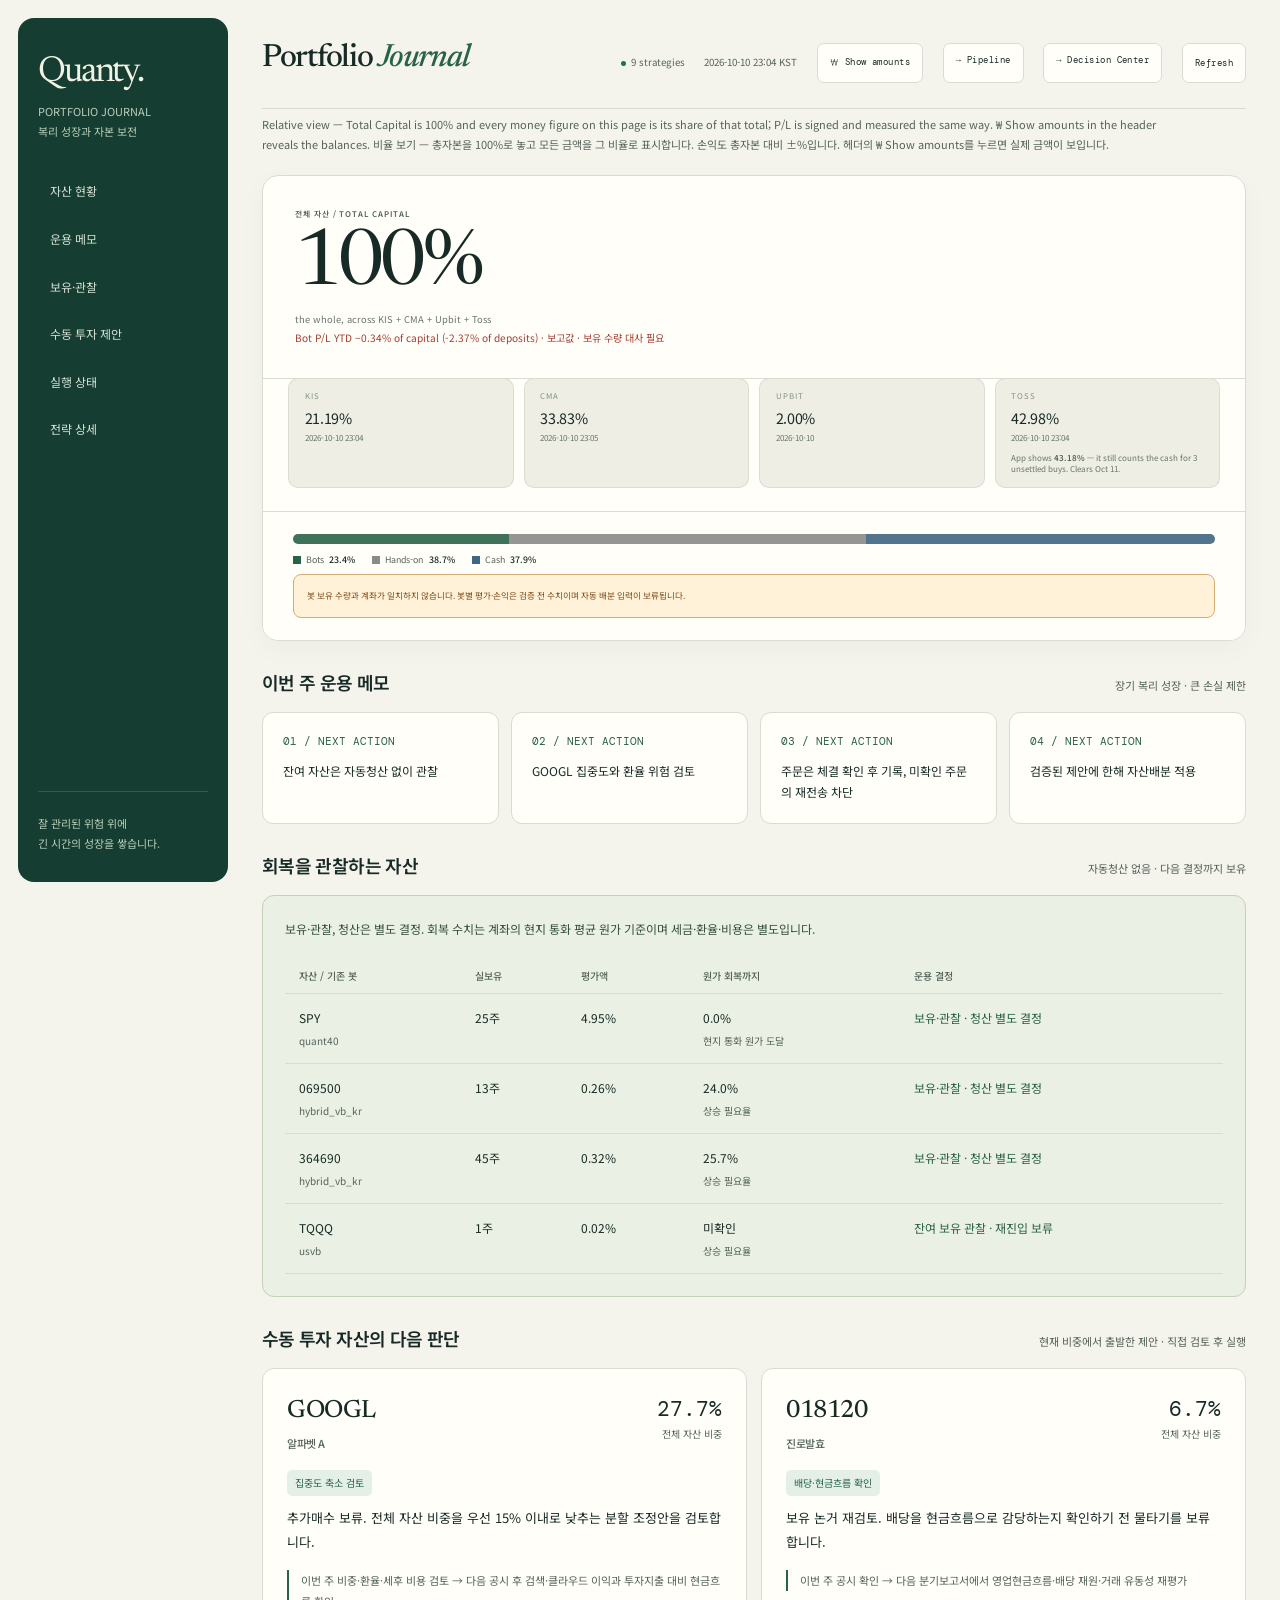
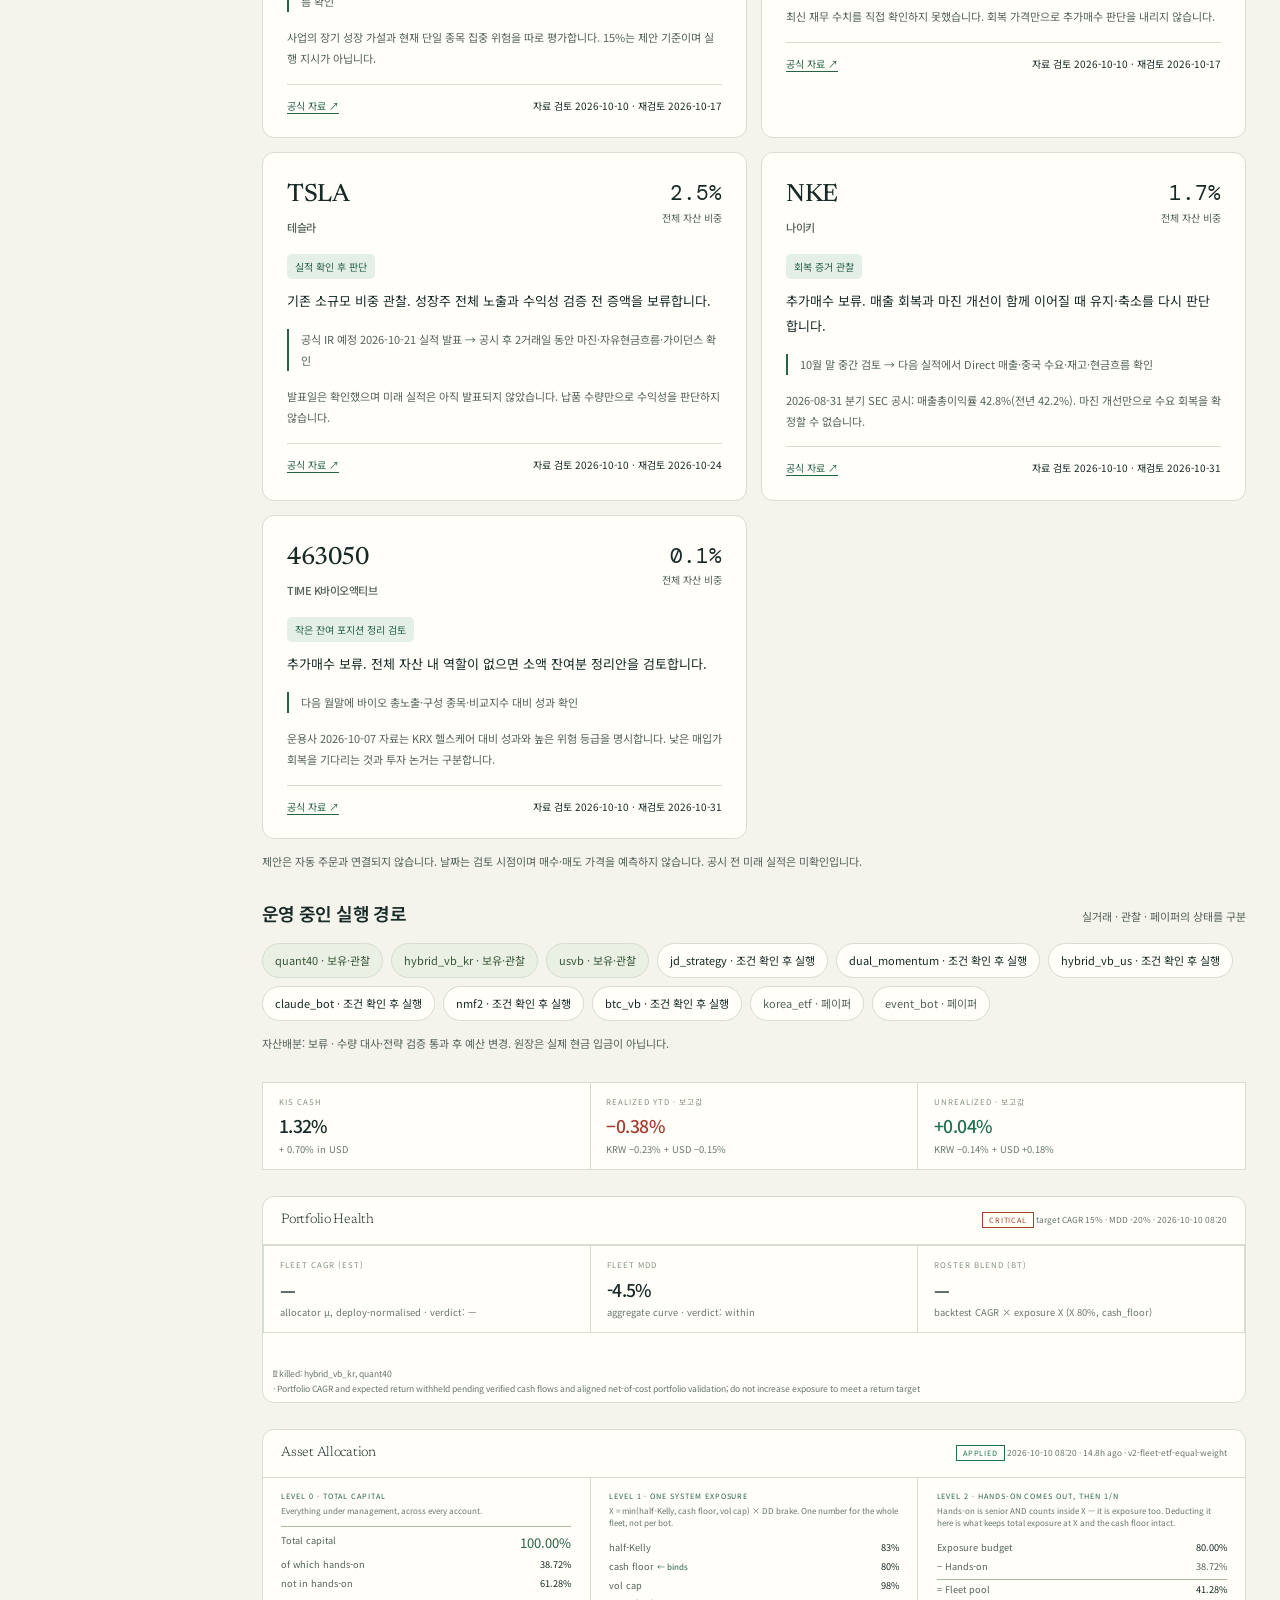
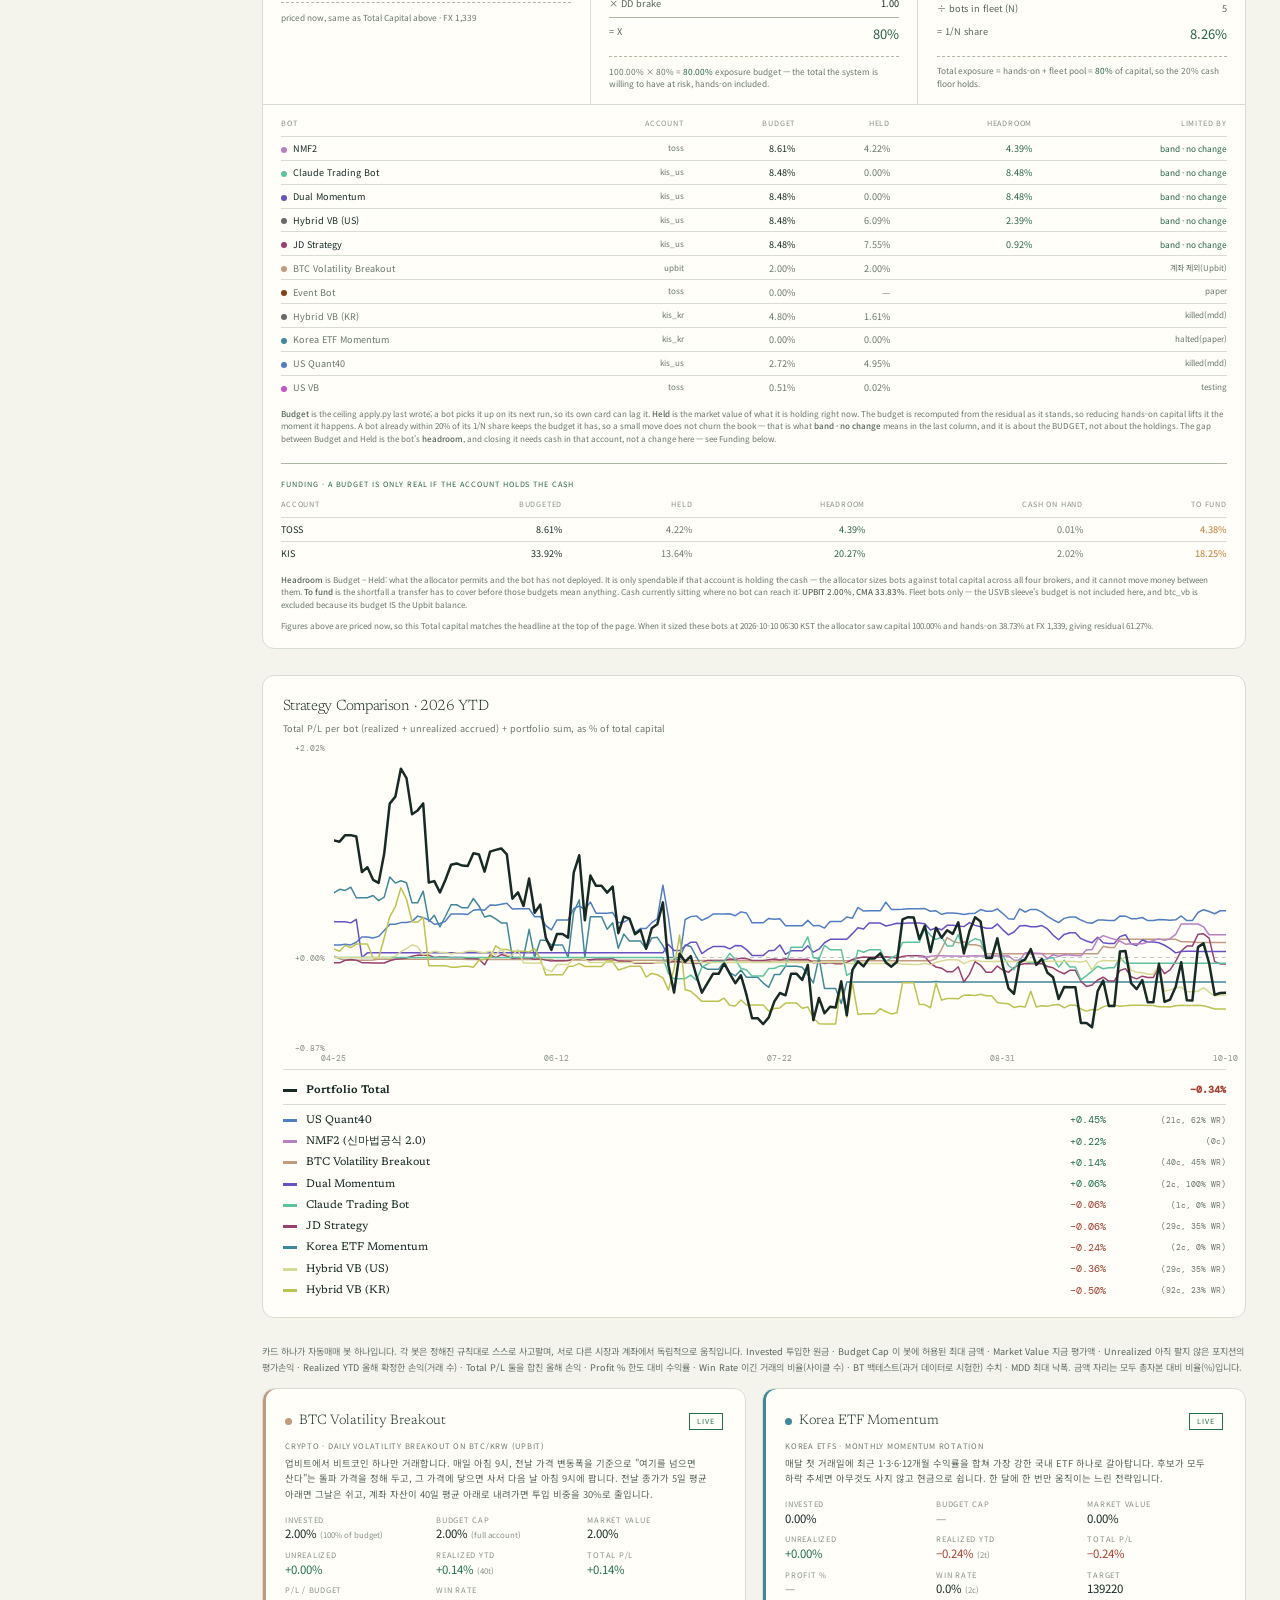
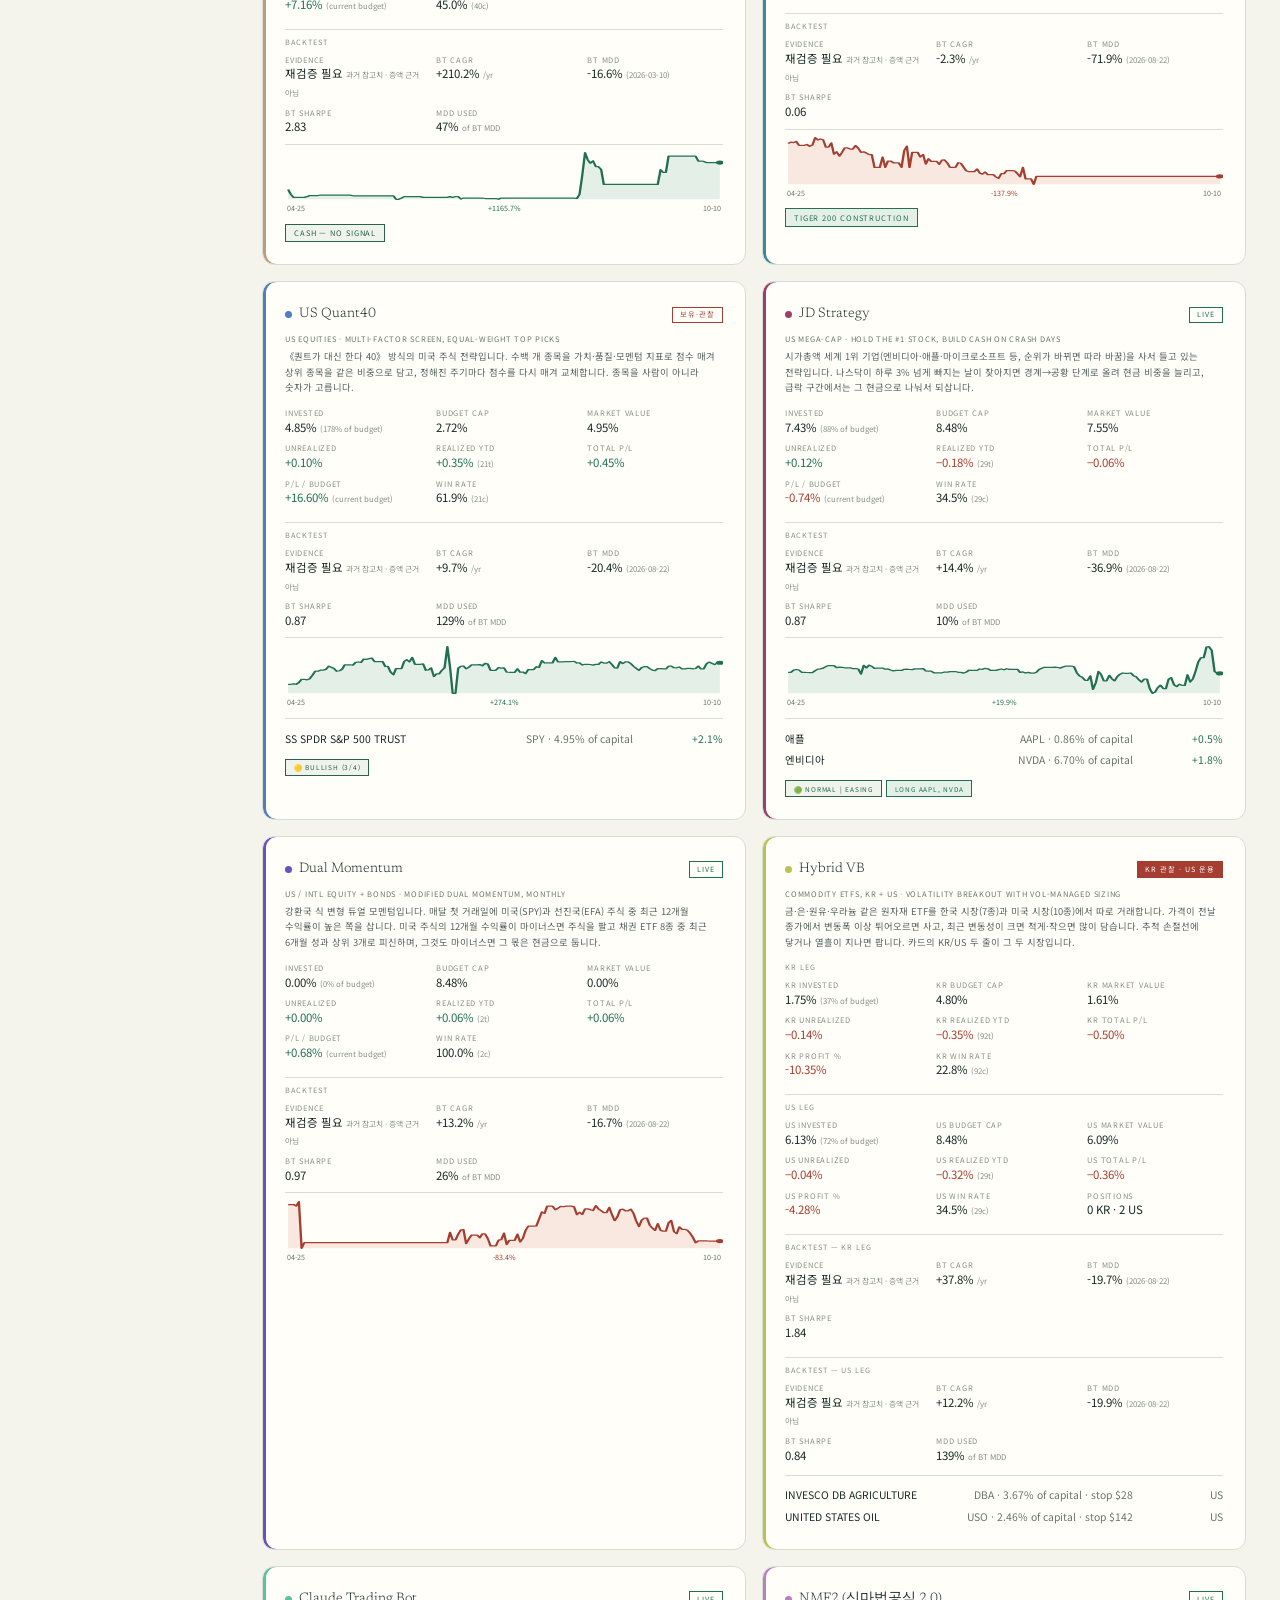
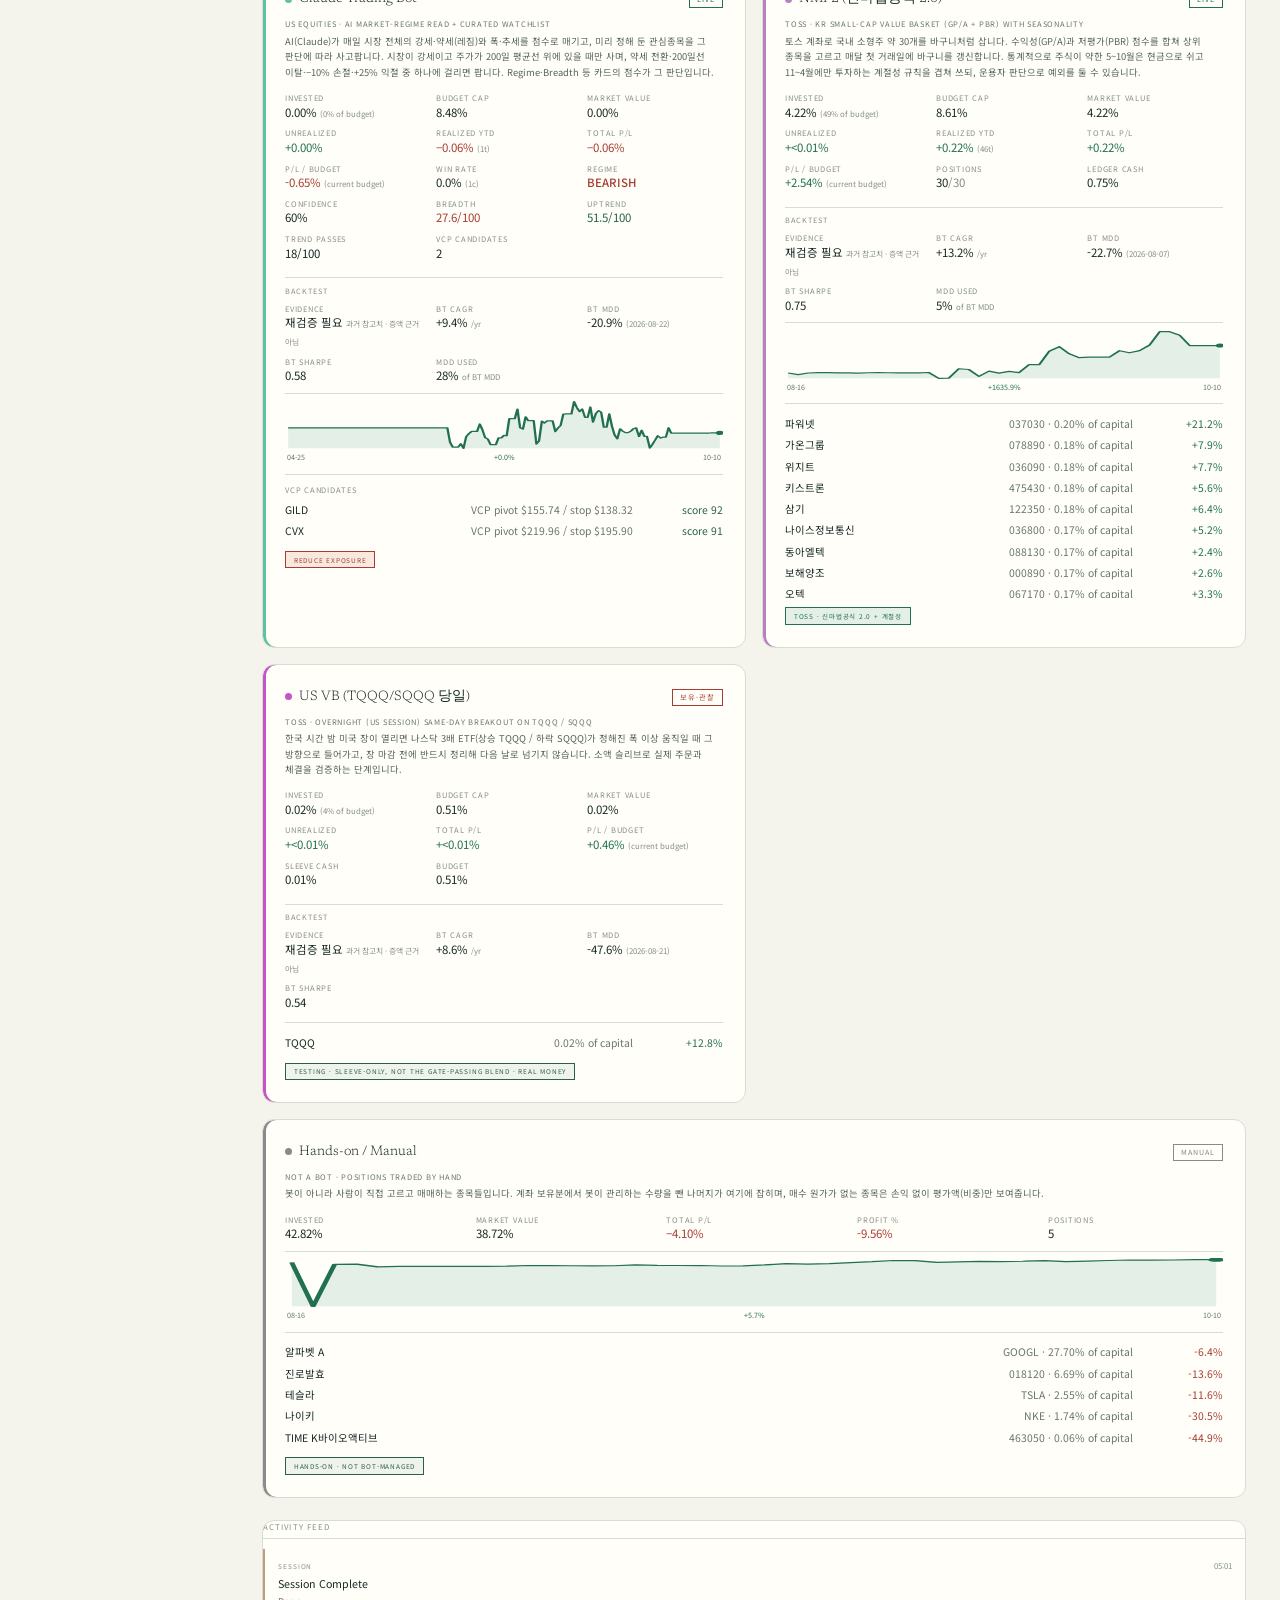
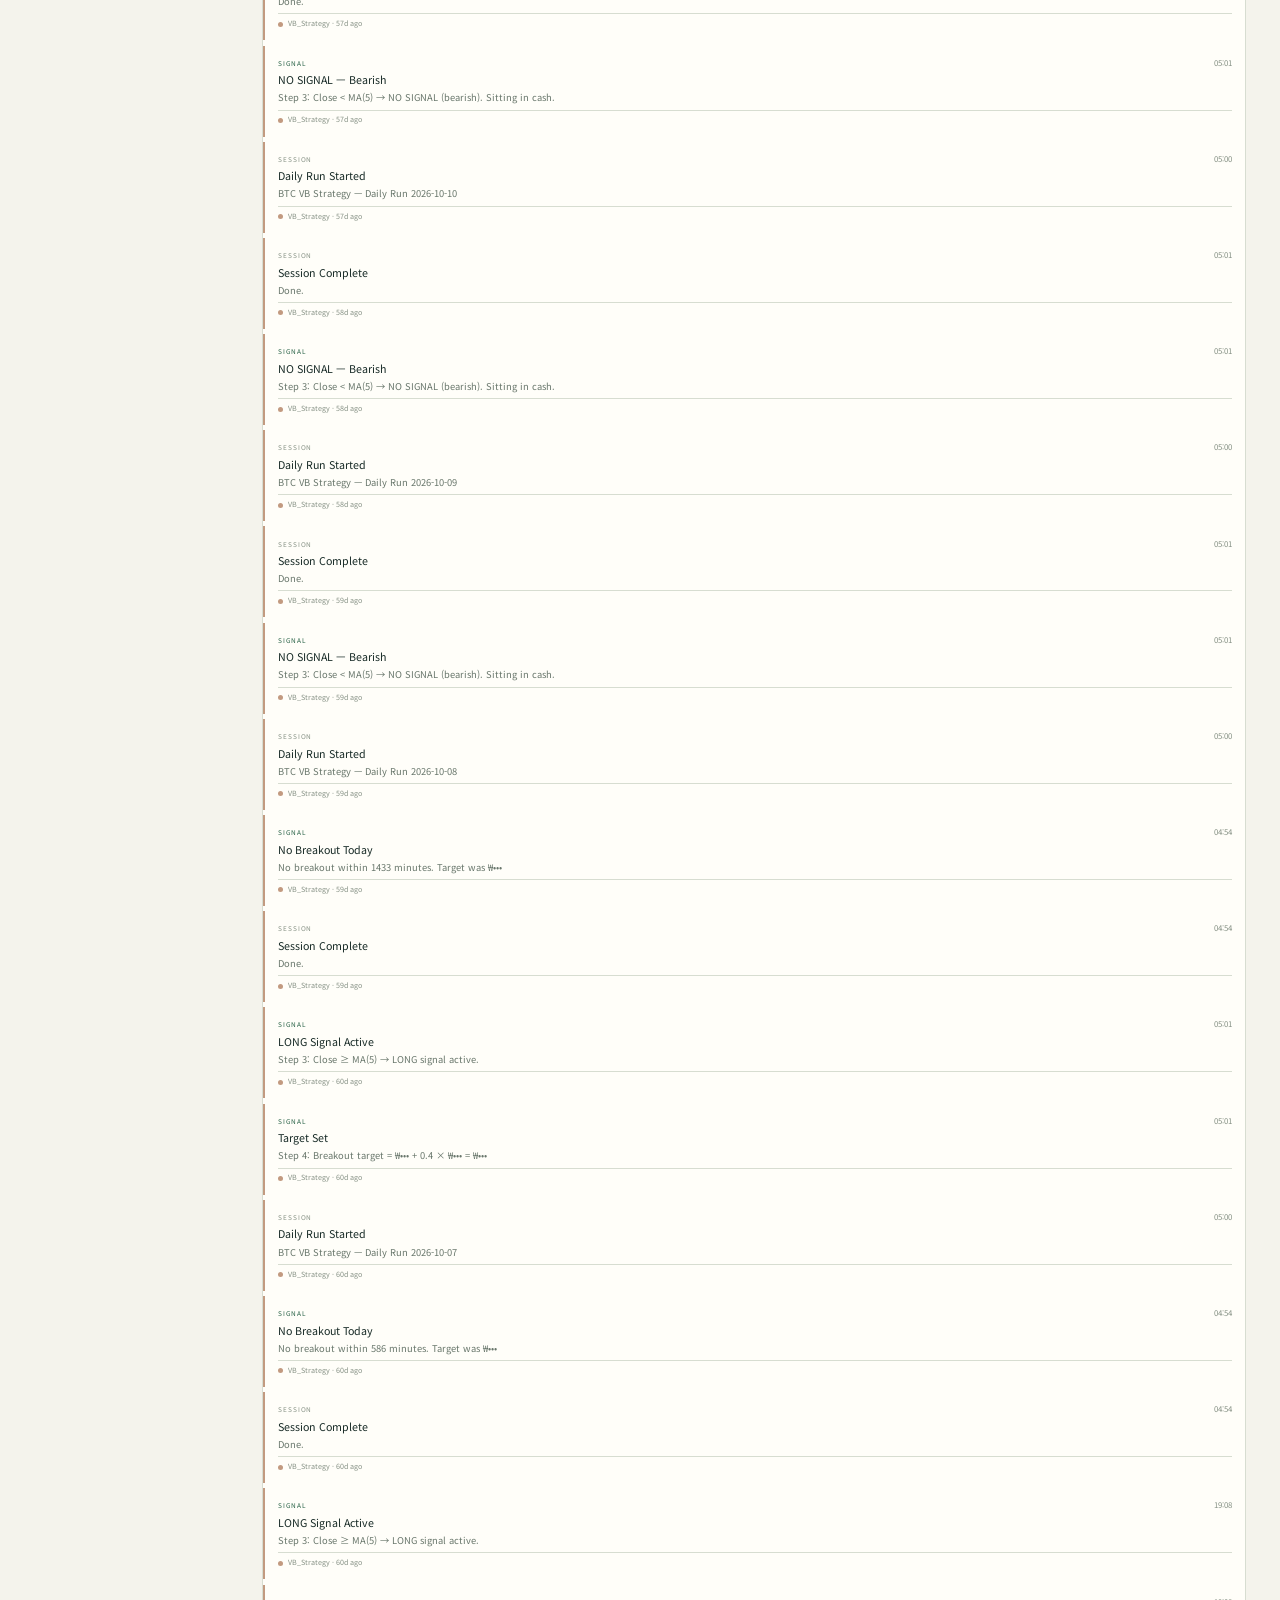
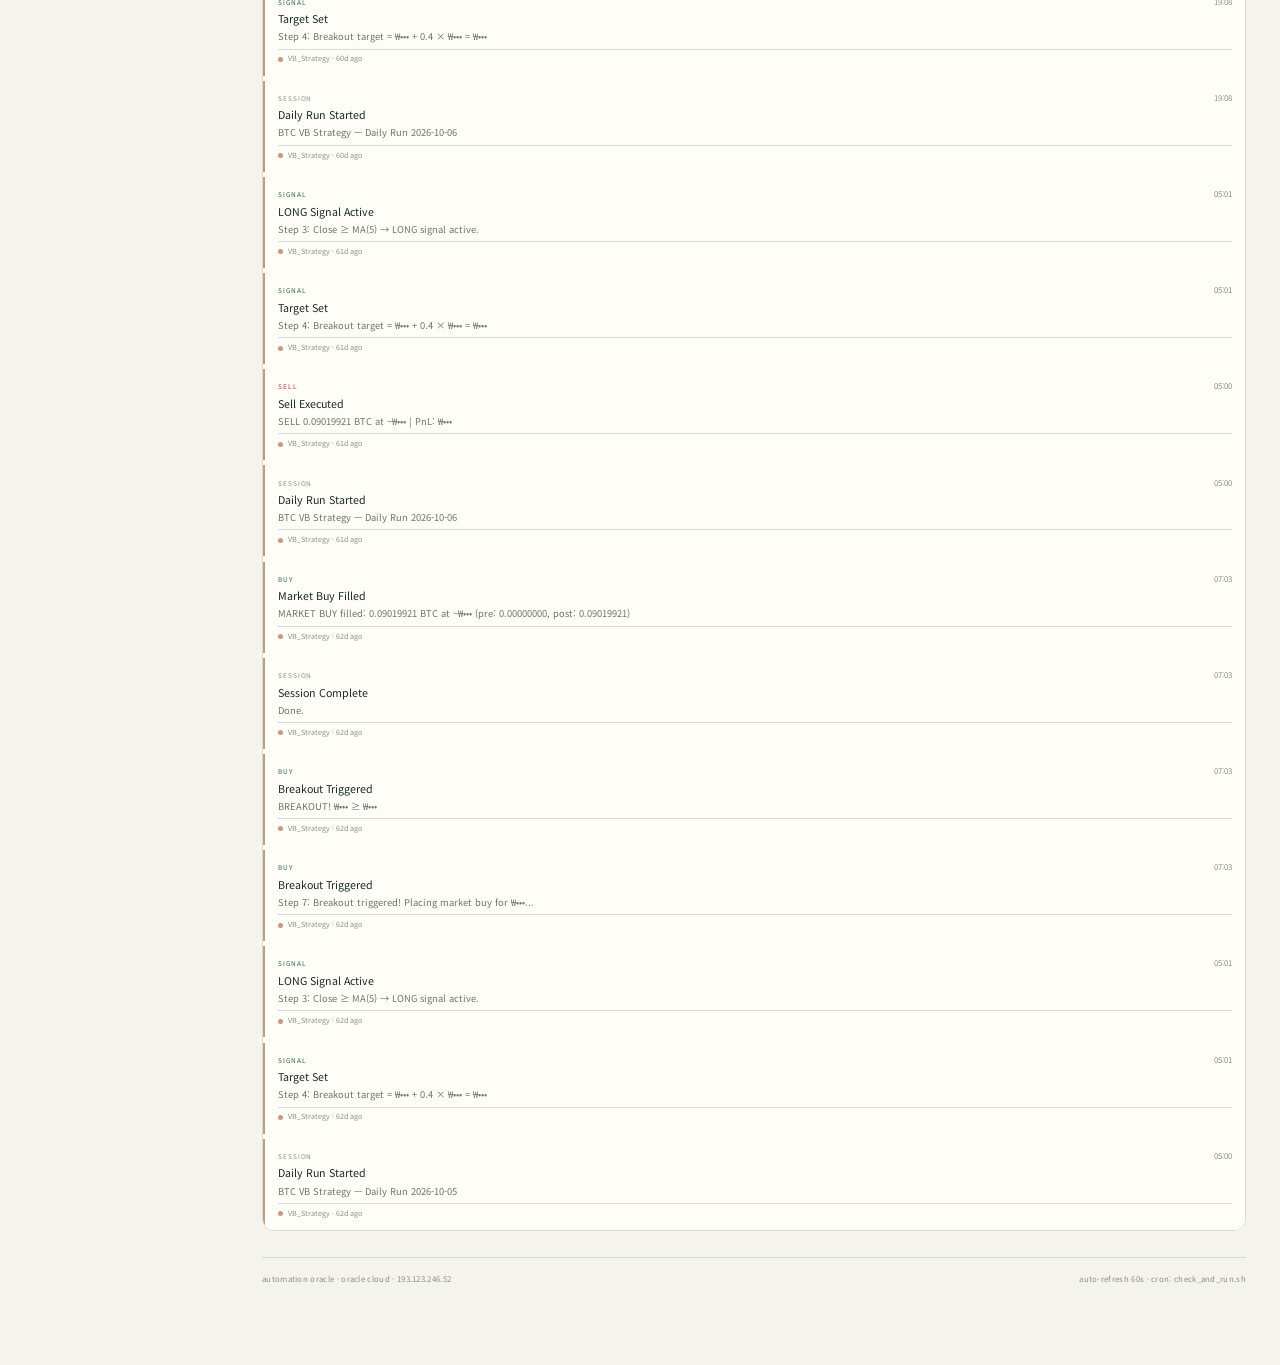
==== commit 45fe1112: "fix: display reported bot pnl with reconciliation status" ====
--- a/docs/index.html
+++ b/docs/index.html
@@ -1171,6 +1171,32 @@
 }
 
 function pnlClass(v) { return v >= 0 ? 'up' : 'dn'; }
+
+// A quantity mismatch qualifies a reported number; it does not erase it.
+// Missing P/L is different: never turn explicit null (including a MULTI leg)
+// into zero or an apparently complete fleet total.
+function botPnlSummary(data, rate) {
+  const result = {realKRW: 0, realUSD: 0, unrealKRW: 0, unrealUSD: 0,
+    totalPlKRW: 0, totalPlUSD: 0, unknownPl: false};
+  const add = (card, currency) => {
+    if (!card) { result.unknownPl = true; return; }
+    const unreal = card.unrealized_profit ?? card.profit ?? 0;
+    const real = card.realized_profit_ytd ?? 0;
+    const total = card.total_pl_ytd === null ? null : (card.total_pl_ytd ?? real + unreal);
+    if (total === null || !Number.isFinite(total)) result.unknownPl = true;
+    result['real' + currency] += real;
+    result['unreal' + currency] += unreal;
+    result['totalPl' + currency] += total ?? 0;
+  };
+  for (const s of data.strategies || []) {
+    if (s.id === 'manual' || s.paper_equity || s.pnl_mode === 'paper') continue;
+    if (s.currency === 'MULTI') { add(s.kr, 'KRW'); add(s.us, 'USD'); }
+    else if (['KRW', 'USD'].includes(s.currency)) add(s, s.currency);
+    else result.unknownPl = true;
+  }
+  result.total = result.unknownPl ? null : result.totalPlKRW + result.totalPlUSD * rate;
+  return result;
+}
 
 // Whole-won, no decimals — or, in relative view, the share of Total Capital.
 // Was defined identically inside allocatorFrameNote() and buildAllocation();
@@ -2117,38 +2143,14 @@
   CAP = (data.totals && data.totals.investments_krw > 0) ? data.totals.investments_krw : totalAsset;
 
   // ── Sum live bot P/L from the published card totals (per currency)
-  let unrealKRW = 0, unrealUSD = 0;
-  let realKRW = 0,   realUSD = 0;
-  let totalPlKRW = 0, totalPlUSD = 0;
   const positionUnverified = data.position_reconciliation && data.position_reconciliation.status !== 'verified';
-  const unknownPl = positionUnverified || data.strategies.some(s => s.id !== 'manual' && s.pnl_mode !== 'paper' && !s.paper_equity && 'total_pl_ytd' in s && s.total_pl_ytd === null);
-  const cardPl = s => s.total_pl_ytd ??
-    ((s.realized_profit_ytd || 0) + (s.unrealized_profit ?? s.profit ?? 0));
-  data.strategies.forEach(s => {
-    if (s.id === 'manual' || s.paper_equity || s.pnl_mode === 'paper') return;
-    if (s.currency === 'KRW') {
-      unrealKRW += (s.unrealized_profit ?? s.profit ?? 0);
-      realKRW   += (s.realized_profit_ytd || 0);
-      totalPlKRW += cardPl(s);
-    } else if (s.currency === 'USD') {
-      unrealUSD += (s.unrealized_profit ?? s.profit ?? 0);
-      realUSD   += (s.realized_profit_ytd || 0);
-      totalPlUSD += cardPl(s);
-    } else if (s.currency === 'MULTI') {
-      unrealKRW += (s.kr?.unrealized_profit ?? s.kr?.profit ?? 0);
-      unrealUSD += (s.us?.unrealized_profit ?? s.us?.profit ?? 0);
-      realKRW   += (s.kr?.realized_profit_ytd || 0);
-      realUSD   += (s.us?.realized_profit_ytd || 0);
-      totalPlKRW += cardPl(s.kr || {});
-      totalPlUSD += cardPl(s.us || {});
-    }
-  });
+  const {realKRW, realUSD, unrealKRW, unrealUSD, totalPlKRW, totalPlUSD, unknownPl} = botPnlSummary(data, exchangeRate);
   const unrealCombined = unrealKRW + unrealUSD * exchangeRate;
   const realCombined   = realKRW   + realUSD   * exchangeRate;
   const totalPnlCombined = totalPlKRW + totalPlUSD * exchangeRate;
   const plAdjustment = totalPnlCombined - realCombined - unrealCombined;
-  const originalDeposit = portfolio.original_deposit_krw || 1;
-  const totalPnlPct = originalDeposit > 0 ? (totalPnlCombined / originalDeposit * 100) : 0;
+  const originalDeposit = portfolio.original_deposit_krw || 0;
+  const totalPnlPct = originalDeposit > 0 ? (totalPnlCombined / originalDeposit * 100) : null;
 
   // ── Total-Capital hero
   // Jae runs most of his money by hand, in front of the bots, and it lives in
@@ -2229,7 +2231,7 @@
         <div class="hero-lbl">전체 자산 / TOTAL CAPITAL</div>
         <div class="hero-val">${VIEW.amounts ? '₩' + Math.round(T.investments_krw).toLocaleString() : '100%'}</div>
         <div class="hero-sub">${VIEW.amounts ? '≈ $' + Math.round(invUSD).toLocaleString() + ' · ' : 'the whole, across '}KIS + CMA + Upbit + Toss</div>
-        <div class="hero-pnl ${pnlClass(totalPnlCombined)}">Bot P/L YTD ${unknownPl ? '미확인 · 체결 회계 검증 필요' : fmtPnl(totalPnlCombined, 'KRW') + (VIEW.amounts ? '' : ' of capital') + ' (' + (totalPnlPct >= 0 ? '+' : '') + totalPnlPct.toFixed(2) + '% of deposits)'}</div>
+        <div class="hero-pnl ${unknownPl ? '' : pnlClass(totalPnlCombined)}">Bot P/L YTD ${unknownPl ? '미확인 · 손익 데이터 누락' : fmtPnl(totalPnlCombined, 'KRW') + (VIEW.amounts ? '' : ' of capital') + (totalPnlPct === null ? '' : ' (' + (totalPnlPct >= 0 ? '+' : '') + totalPnlPct.toFixed(2) + '% of deposits)')} · 보고값${positionUnverified ? ' · 보유 수량 대사 필요' : ''}</div>
       </div>
       <div class="hero-accts">
         ${tile('kis', 'KIS')}${tile('cma', 'CMA')}${tile('upbit', 'Upbit')}${tile('toss', 'Toss')}
@@ -2272,9 +2274,9 @@
     { lbl: 'KIS Cash', val: won(cashKRW),
       sub: VIEW.amounts ? '$' + cashUSD.toLocaleString(undefined, {maximumFractionDigits: 0}) + ' USD'
                         : '+ ' + fmtVal(cashUSD, 'USD') + ' in USD' },
-    { lbl: 'Realized YTD', val: unknownPl ? '미확인' : fmtPnl(realCombined, 'KRW'), cls: pnlClass(realCombined), sub: 'KRW ' + fmtPnl(realKRW, 'KRW') + ' + USD ' + fmtPnl(realUSD, 'USD') },
-    { lbl: 'Unrealized', val: fmtPnl(unrealCombined, 'KRW'), cls: pnlClass(unrealCombined), sub: 'KRW ' + fmtPnl(unrealKRW, 'KRW') + ' + USD ' + fmtPnl(unrealUSD, 'USD') },
-    ...(Math.abs(plAdjustment) >= 1 ? [{ lbl: 'P/L adjustments', val: fmtPnl(plAdjustment, 'KRW'), cls: pnlClass(plAdjustment), sub: 'Included in bot total P/L' }] : []),
+    { lbl: 'Realized YTD · 보고값', val: unknownPl ? '미확인' : fmtPnl(realCombined, 'KRW'), cls: pnlClass(realCombined), sub: 'KRW ' + fmtPnl(realKRW, 'KRW') + ' + USD ' + fmtPnl(realUSD, 'USD') },
+    { lbl: 'Unrealized · 보고값', val: unknownPl ? '미확인' : fmtPnl(unrealCombined, 'KRW'), cls: pnlClass(unrealCombined), sub: 'KRW ' + fmtPnl(unrealKRW, 'KRW') + ' + USD ' + fmtPnl(unrealUSD, 'USD') },
+    ...(!unknownPl && Math.abs(plAdjustment) >= 1 ? [{ lbl: 'P/L adjustments', val: fmtPnl(plAdjustment, 'KRW'), cls: pnlClass(plAdjustment), sub: 'Included in bot total P/L' }] : []),
   ] : [
     { lbl: 'KIS Cash', val: '—', sub: 'Waiting for data update' },
     { lbl: 'Realized YTD', val: '—', sub: 'Waiting for data update' },
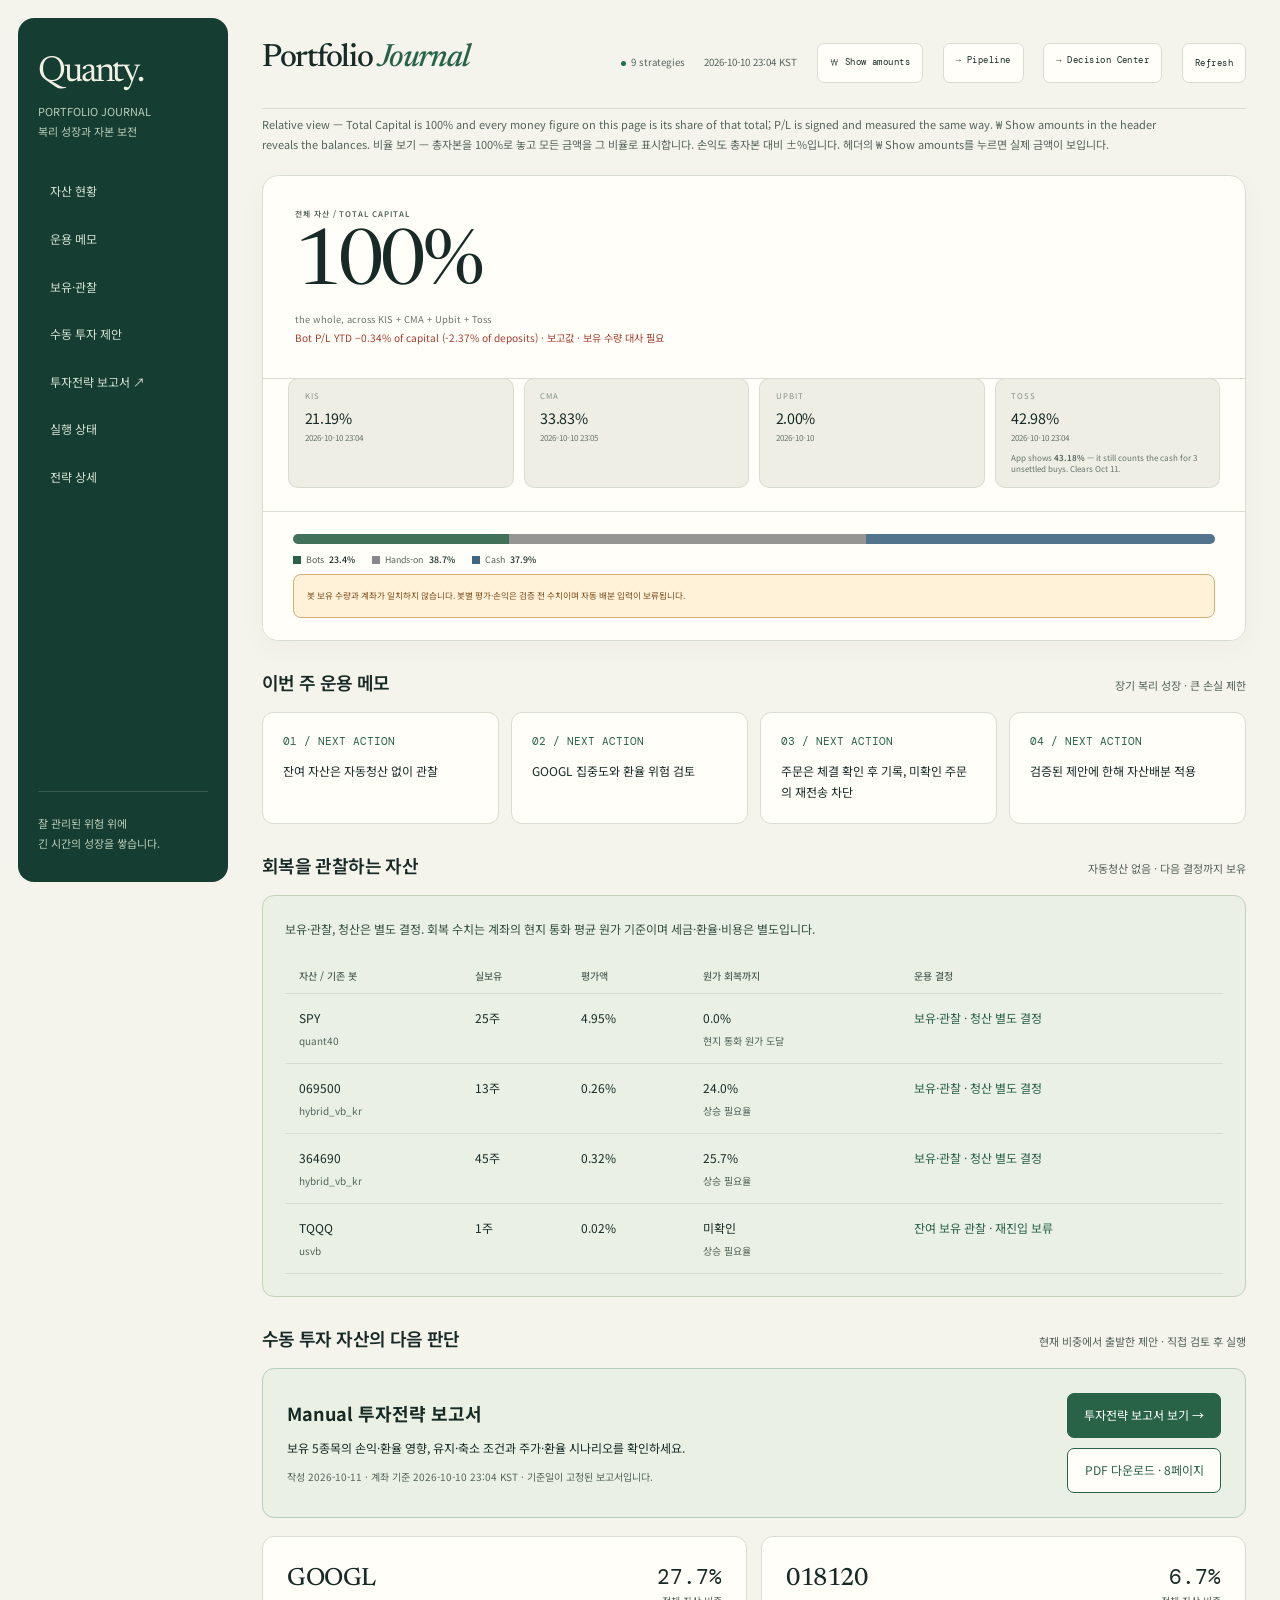
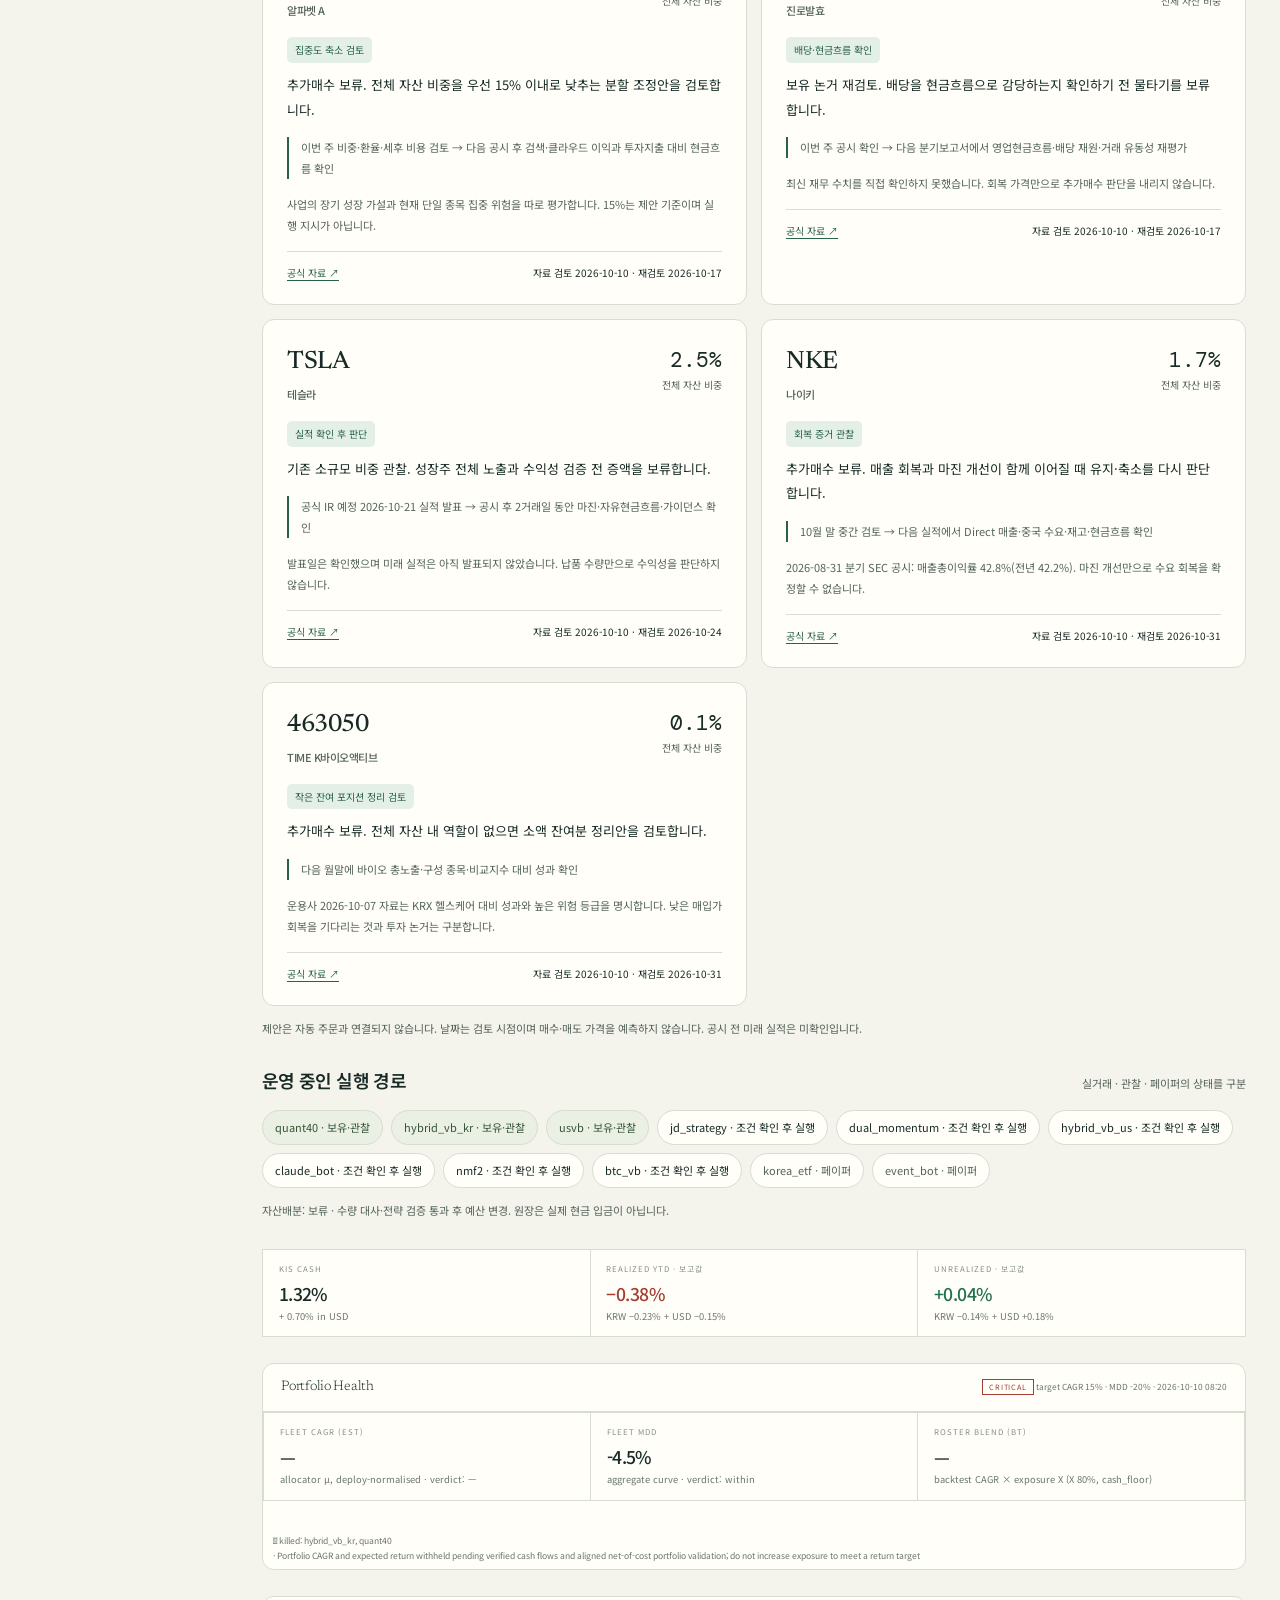
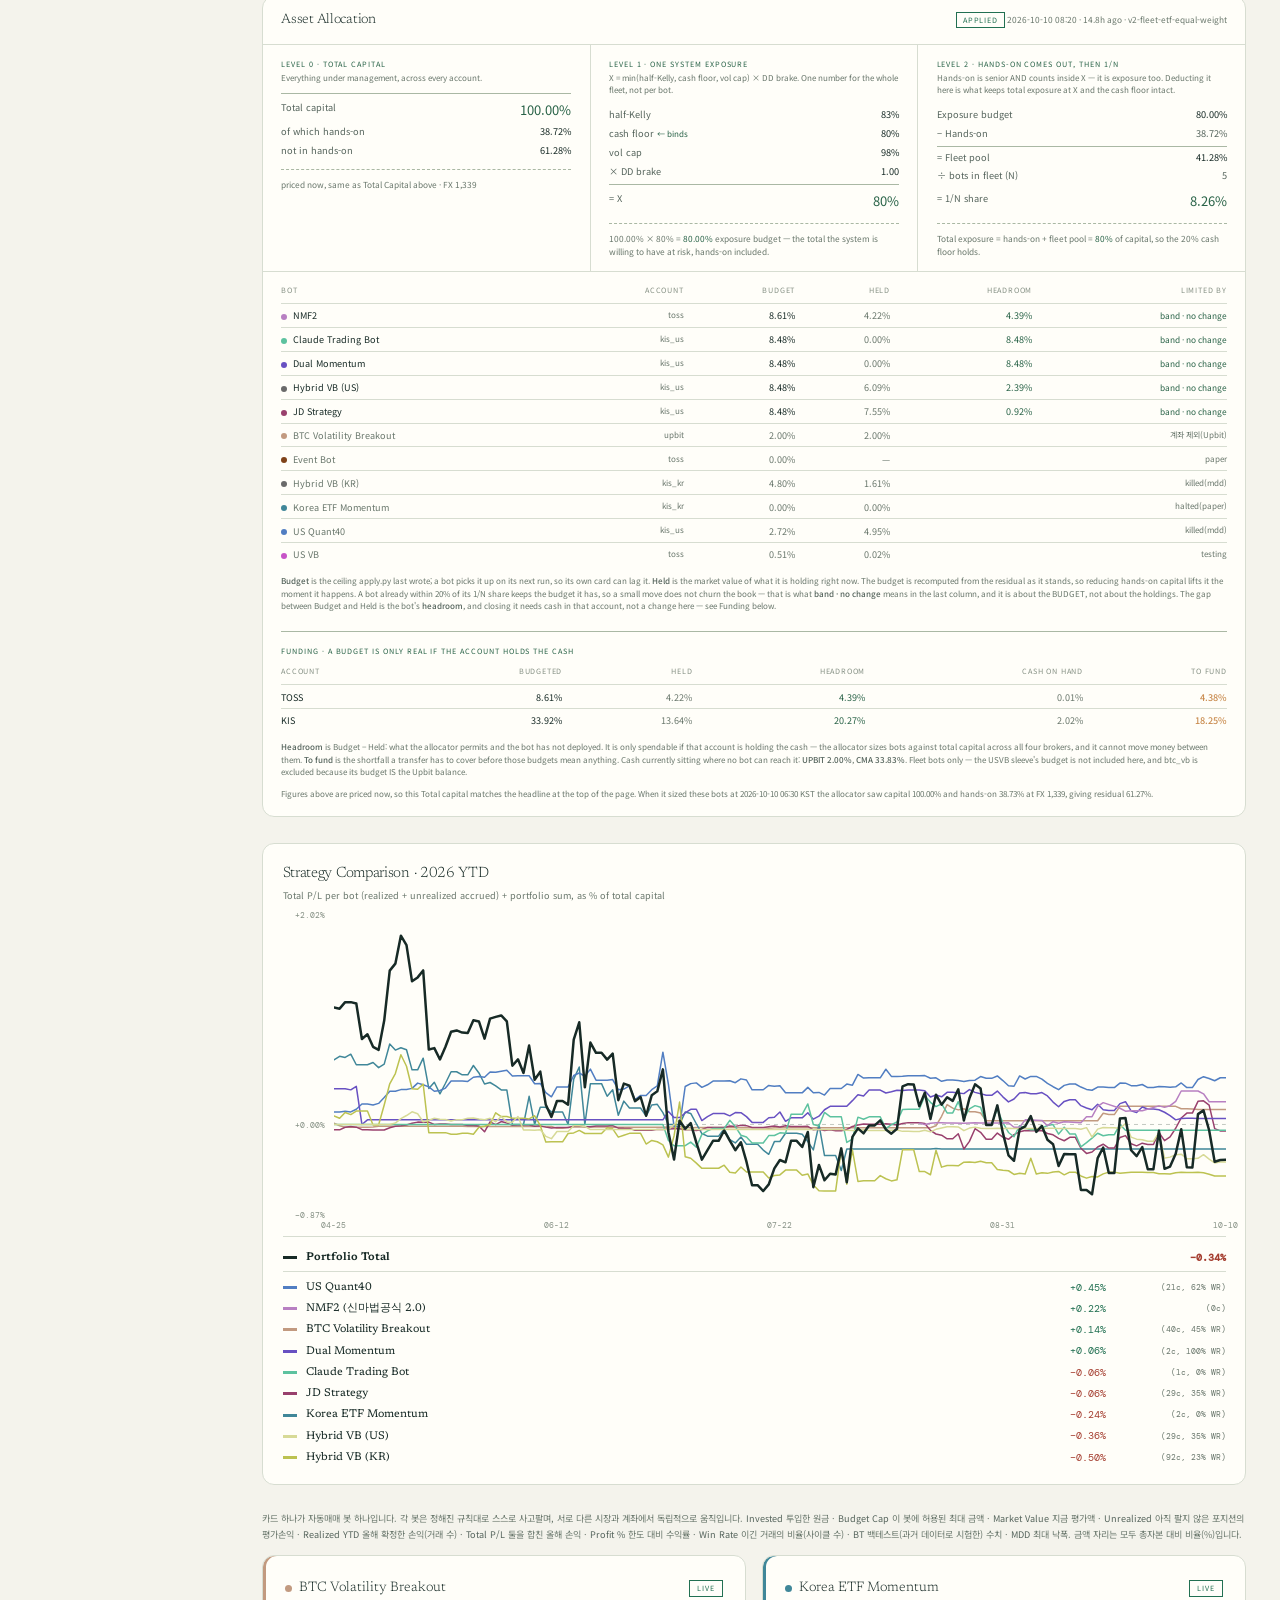
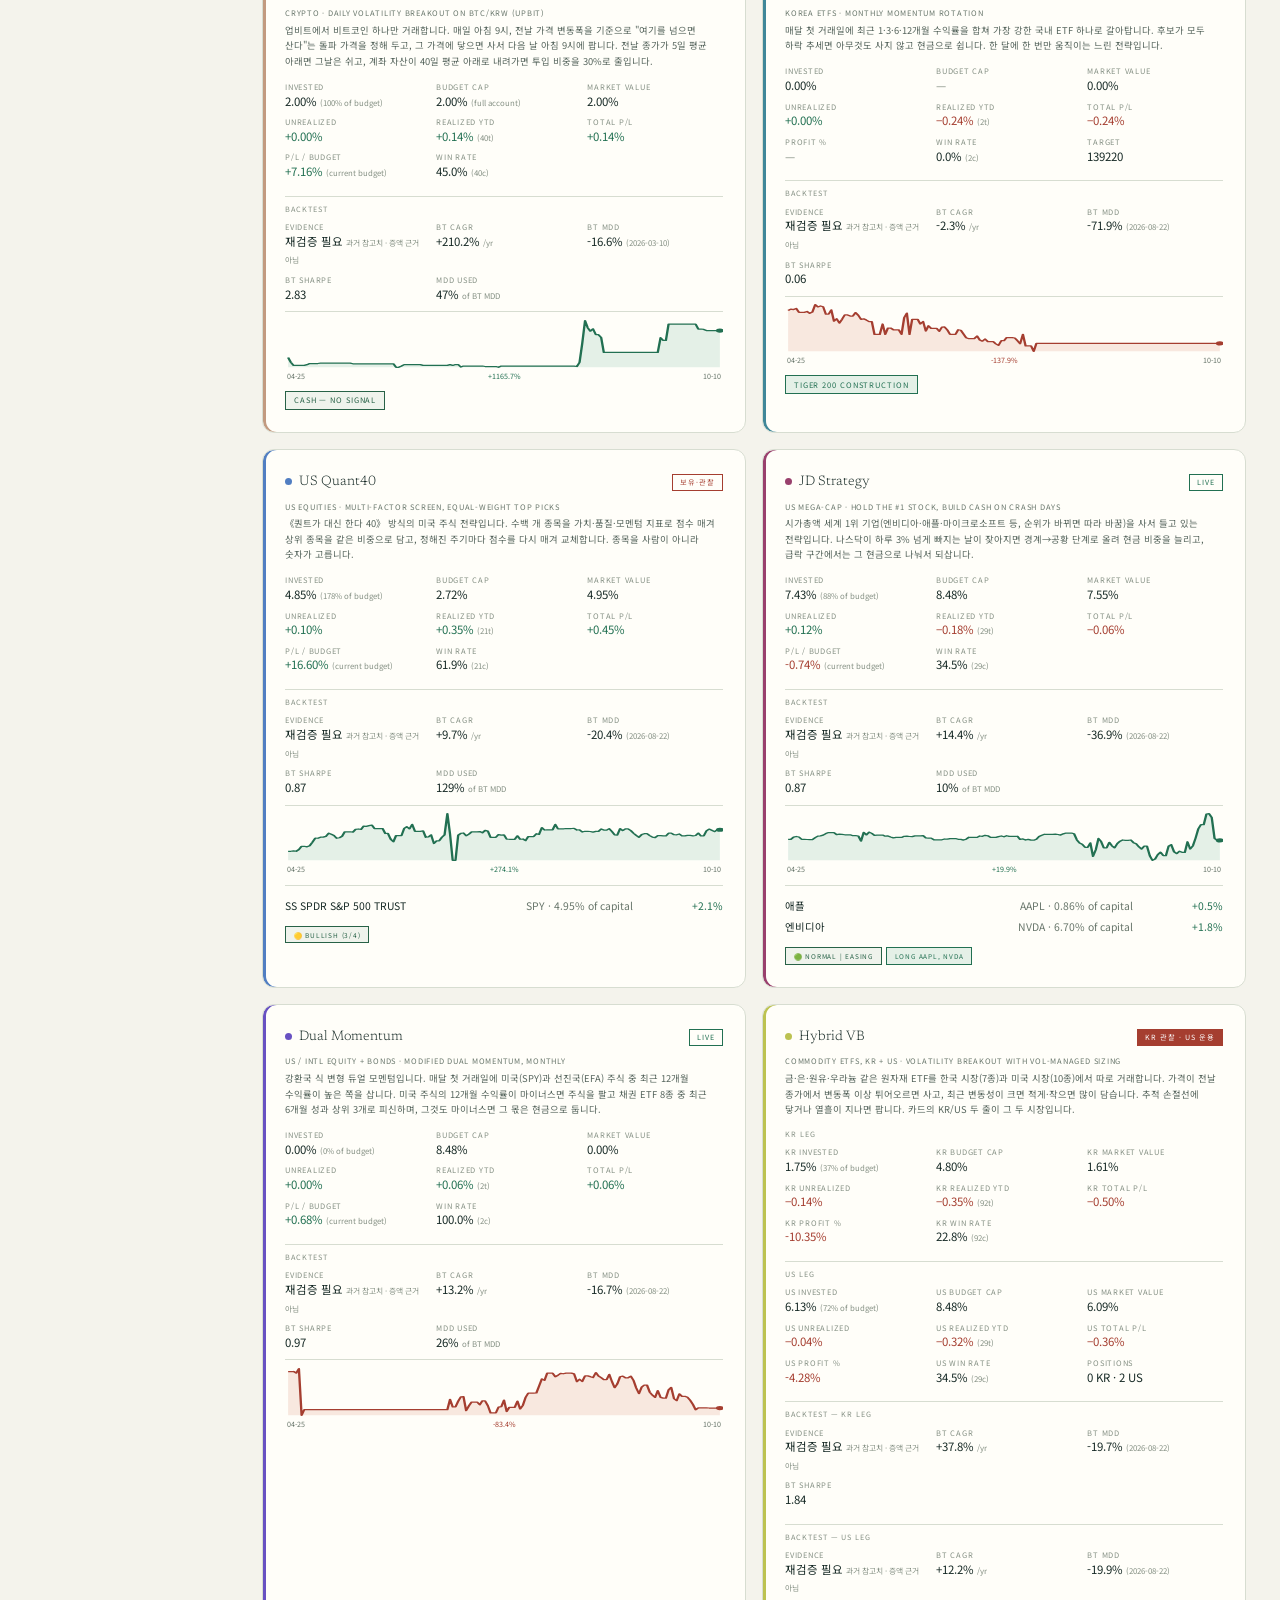
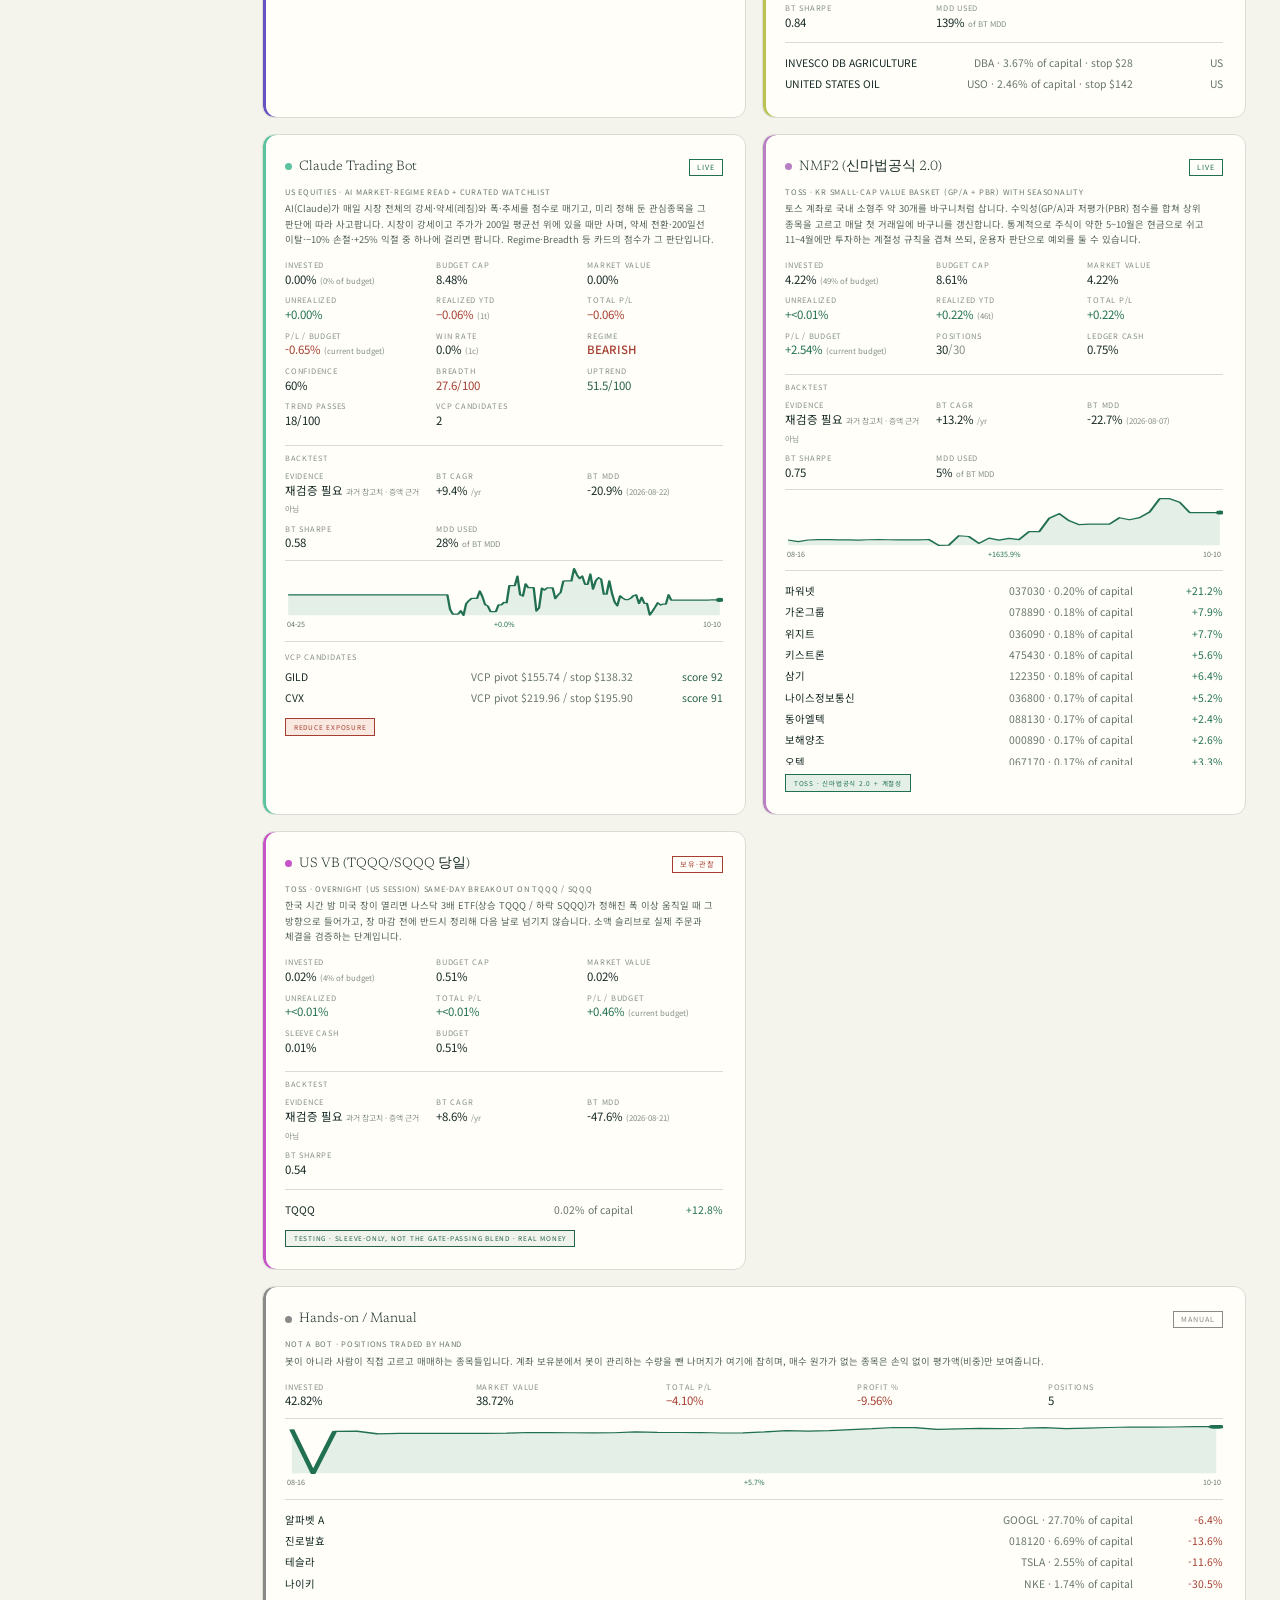
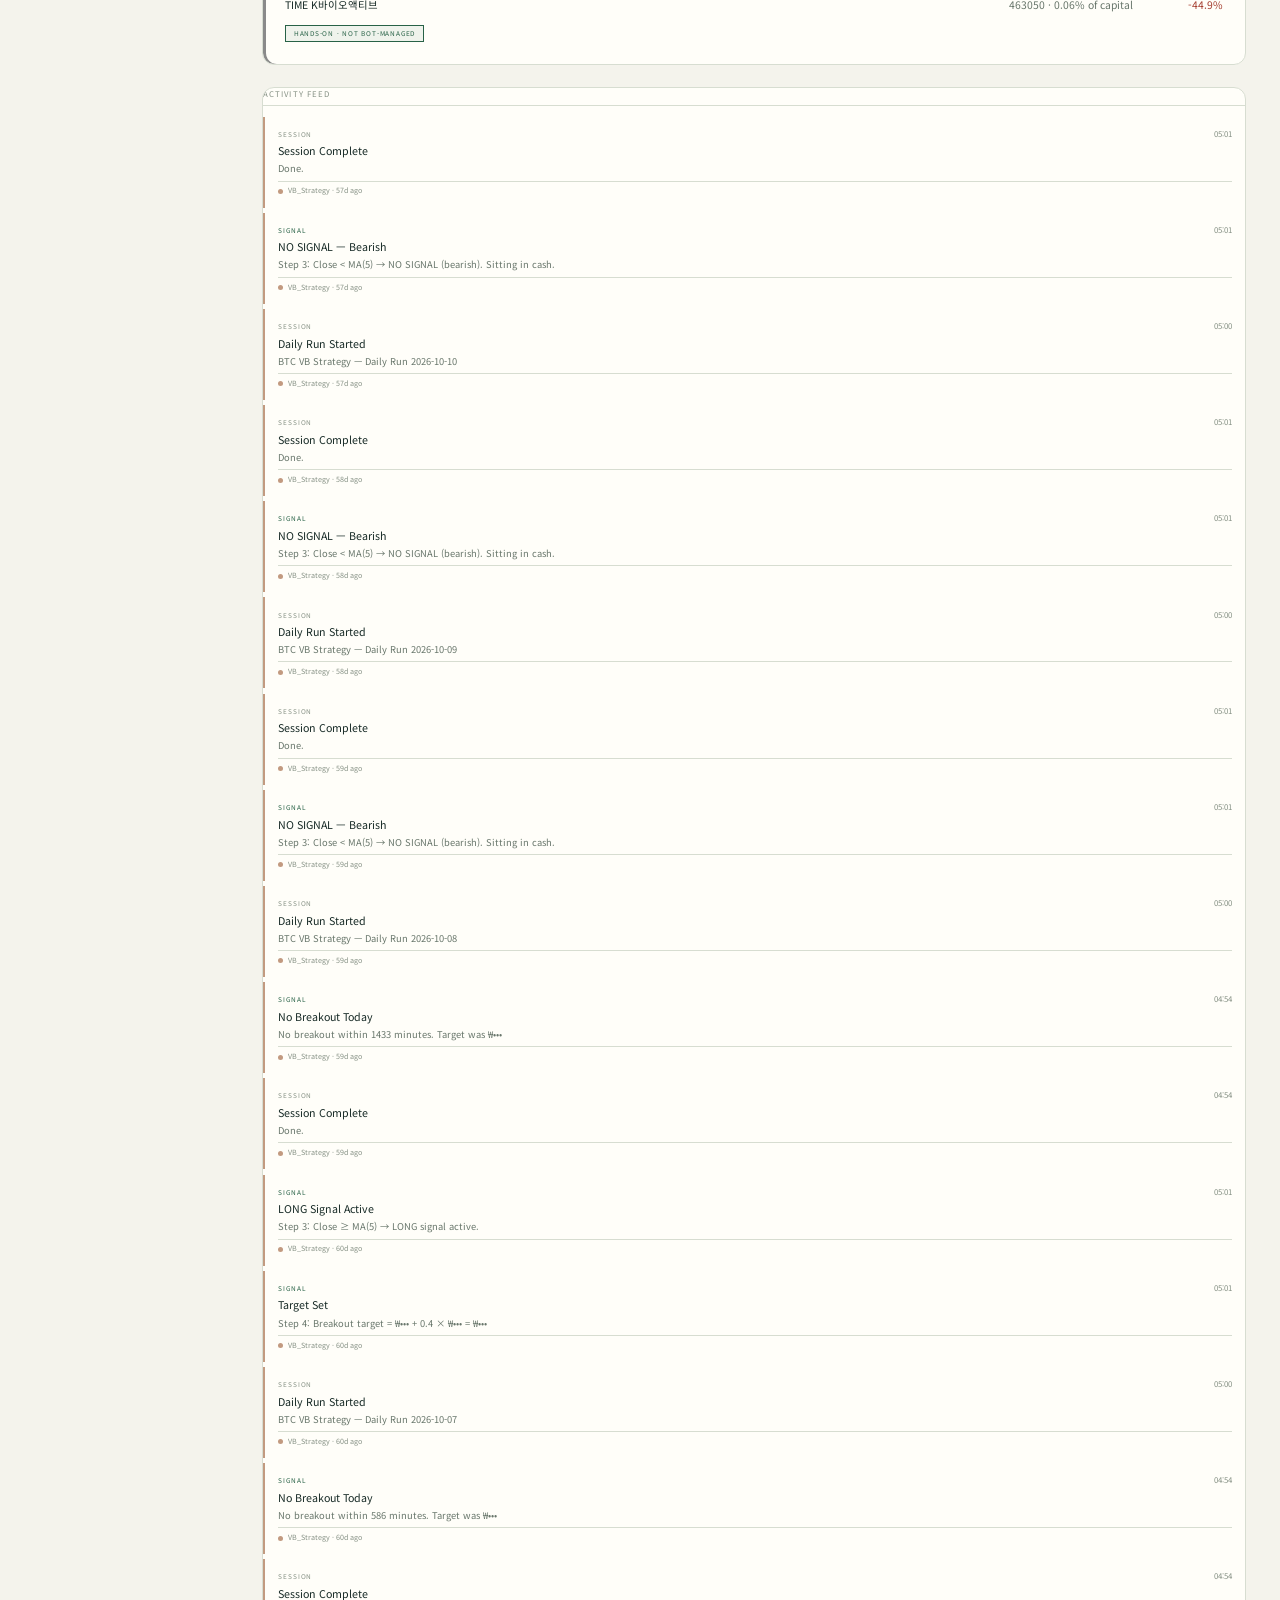
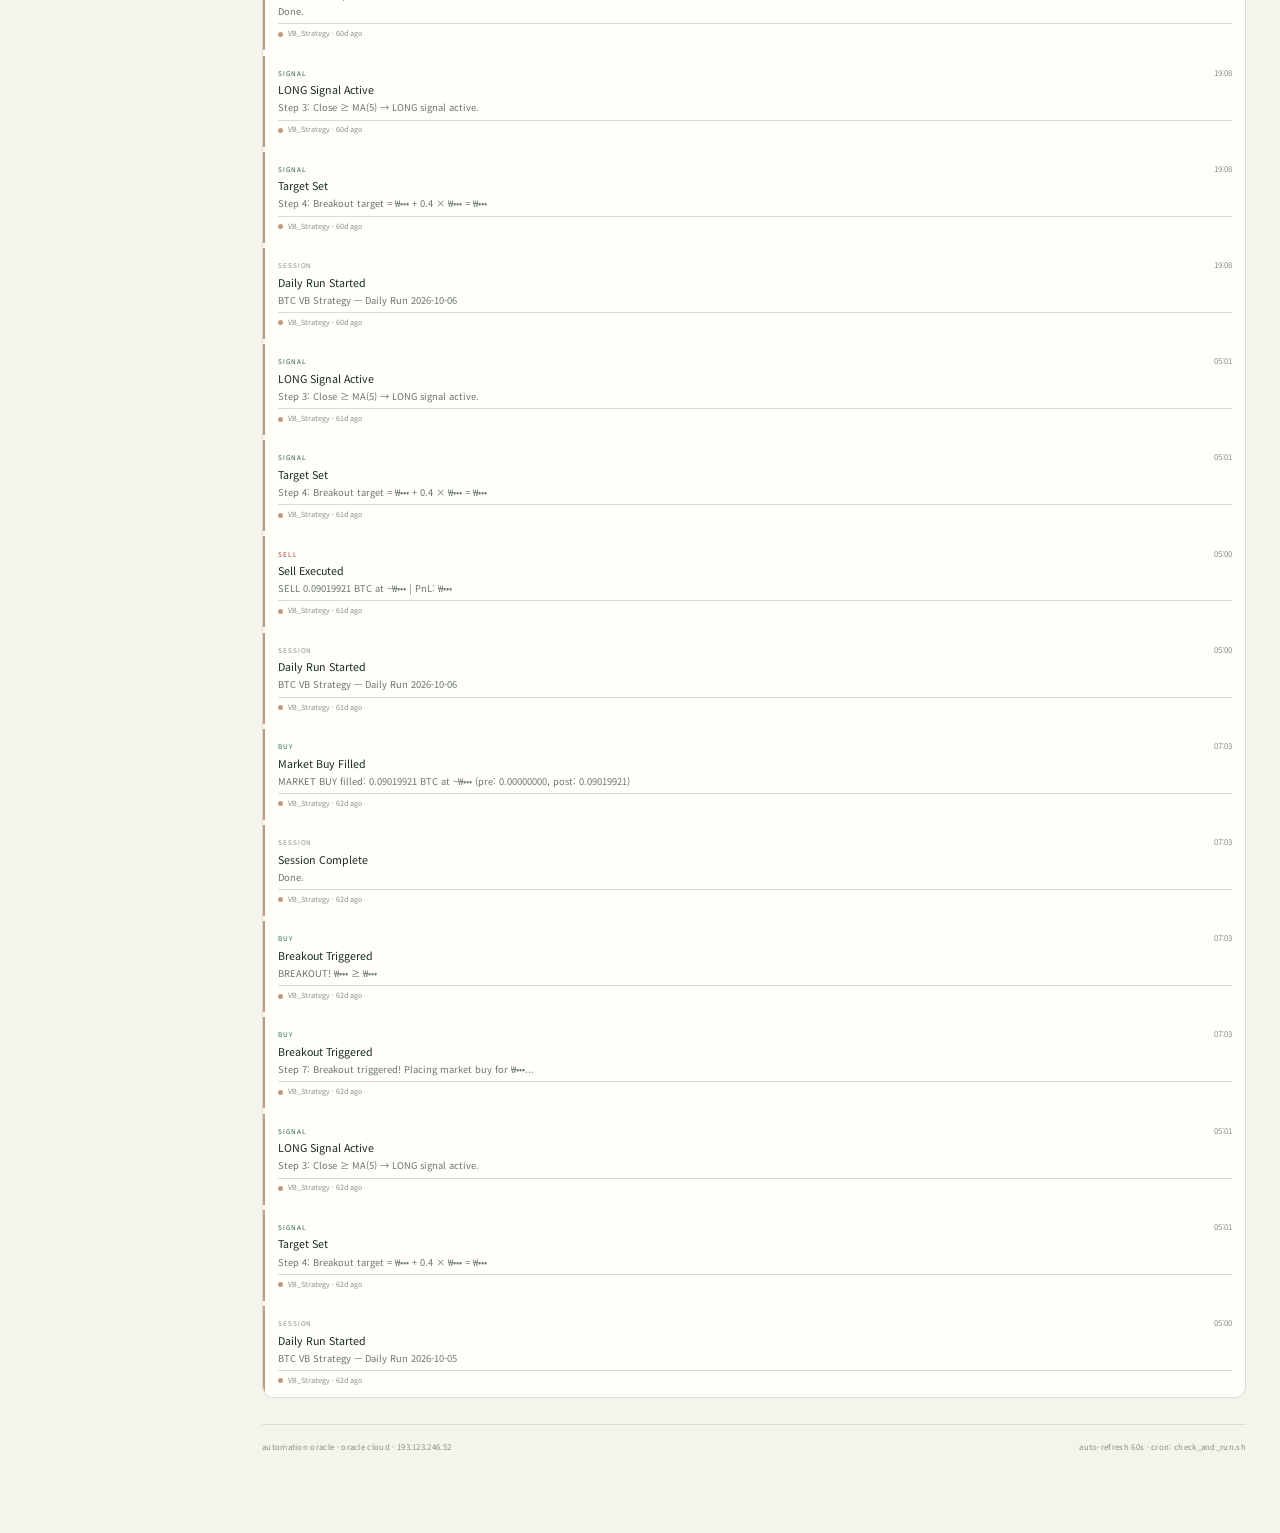
==== commit 0841952d: "feat: link manual investment strategy report from dashboard" ====
--- a/docs/index.html
+++ b/docs/index.html
@@ -987,12 +987,12 @@
   .mob-section { display: block !important; }
 }
 </style>
-<link rel="stylesheet" href="portfolio.css?v=20261010">
+<link rel="stylesheet" href="portfolio.css?v=20261011-report">
 </head>
 <body>
 <aside class="portfolio-nav" aria-label="포트폴리오 탐색">
   <div><a class="nav-brand" href="#overview">Quanty.</a><p class="nav-caption">PORTFOLIO JOURNAL<br>복리 성장과 자본 보전</p></div>
-  <nav><a href="#overview">자산 현황</a><a href="#actions">운용 메모</a><a href="#watch">보유·관찰</a><a href="#manual-guide">수동 투자 제안</a><a href="#operations">실행 상태</a><a href="#bots">전략 상세</a></nav>
+  <nav><a href="#overview">자산 현황</a><a href="#actions">운용 메모</a><a href="#watch">보유·관찰</a><a href="#manual-guide">수동 투자 제안</a><a href="reports/manual-investment-strategy-2026-10-11.html">투자전략 보고서 ↗</a><a href="#operations">실행 상태</a><a href="#bots">전략 상세</a></nav>
   <p class="nav-foot">잘 관리된 위험 위에<br>긴 시간의 성장을 쌓습니다.</p>
 </aside>
 
@@ -1005,7 +1005,7 @@
   </div>
 </div>
 
-<script src="portfolio_view.js?v=20261010"></script>
+<script src="portfolio_view.js?v=20261011-report"></script>
 <script>
 // ═══ Chrome backdrop ═══════════════════════════════════════
 // Five soft lobes drifting on incommensurable sine periods, composited
--- a/docs/portfolio.css
+++ b/docs/portfolio.css
@@ -9,3 +9,5 @@
 @media(prefers-reduced-motion:reduce){html{scroll-behavior:auto}.fade-in{animation:none;opacity:1;transform:none}}
 
 .grid{grid-template-columns:1fr;gap:22px}.strats{display:grid;grid-template-columns:repeat(2,minmax(0,1fr));gap:16px;background:transparent}.strat-grid{grid-template-columns:repeat(auto-fit,minmax(125px,1fr))}.strat{padding:22px;min-width:0}.strat.manual{grid-column:1/-1}@media(max-width:760px){.strats{grid-template-columns:1fr}.strat{padding:18px}}
+
+.guide-report{display:flex;align-items:center;justify-content:space-between;gap:24px;margin-bottom:18px;padding:24px;border:1px solid #b6cdbb;border-radius:12px;background:#eaf0e3}.guide-report h3{font-size:18px;margin:0 0 9px}.guide-report p{font-size:12px;line-height:1.8;margin:0 0 8px}.guide-report small{font-size:10px;color:var(--tx2);line-height:1.8}.guide-report-links{display:flex;flex-direction:column;gap:10px;flex-shrink:0}.guide-report-links a{display:block;text-align:center;min-height:44px;padding:12px 16px;font-size:12px;border:1px solid var(--accent);border-radius:7px;color:var(--accent);background:var(--s1)}.guide-report-links a:first-child{background:var(--accent);color:#fff}.guide-report-links a:hover{filter:brightness(.95)}@media(max-width:760px){.guide-report{align-items:stretch;flex-direction:column;padding:20px;gap:16px}.guide-report-links{width:100%}}
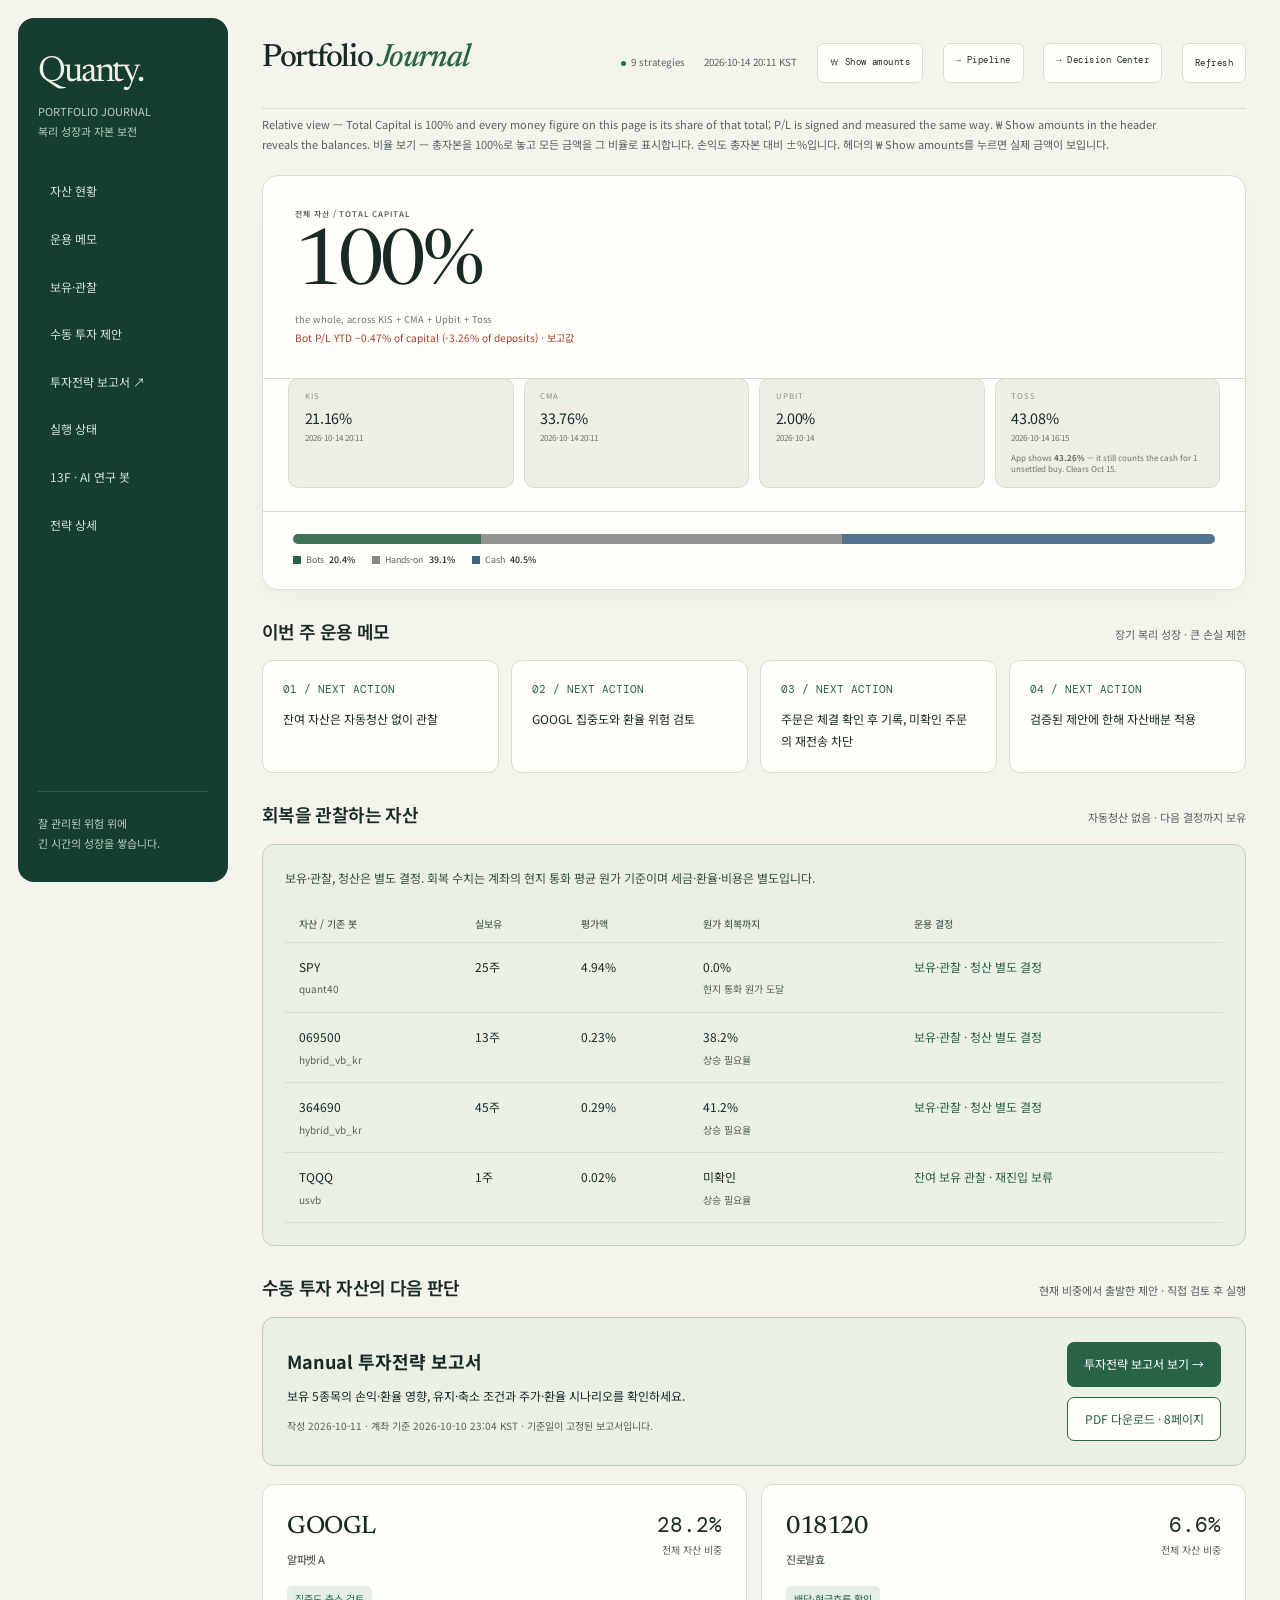
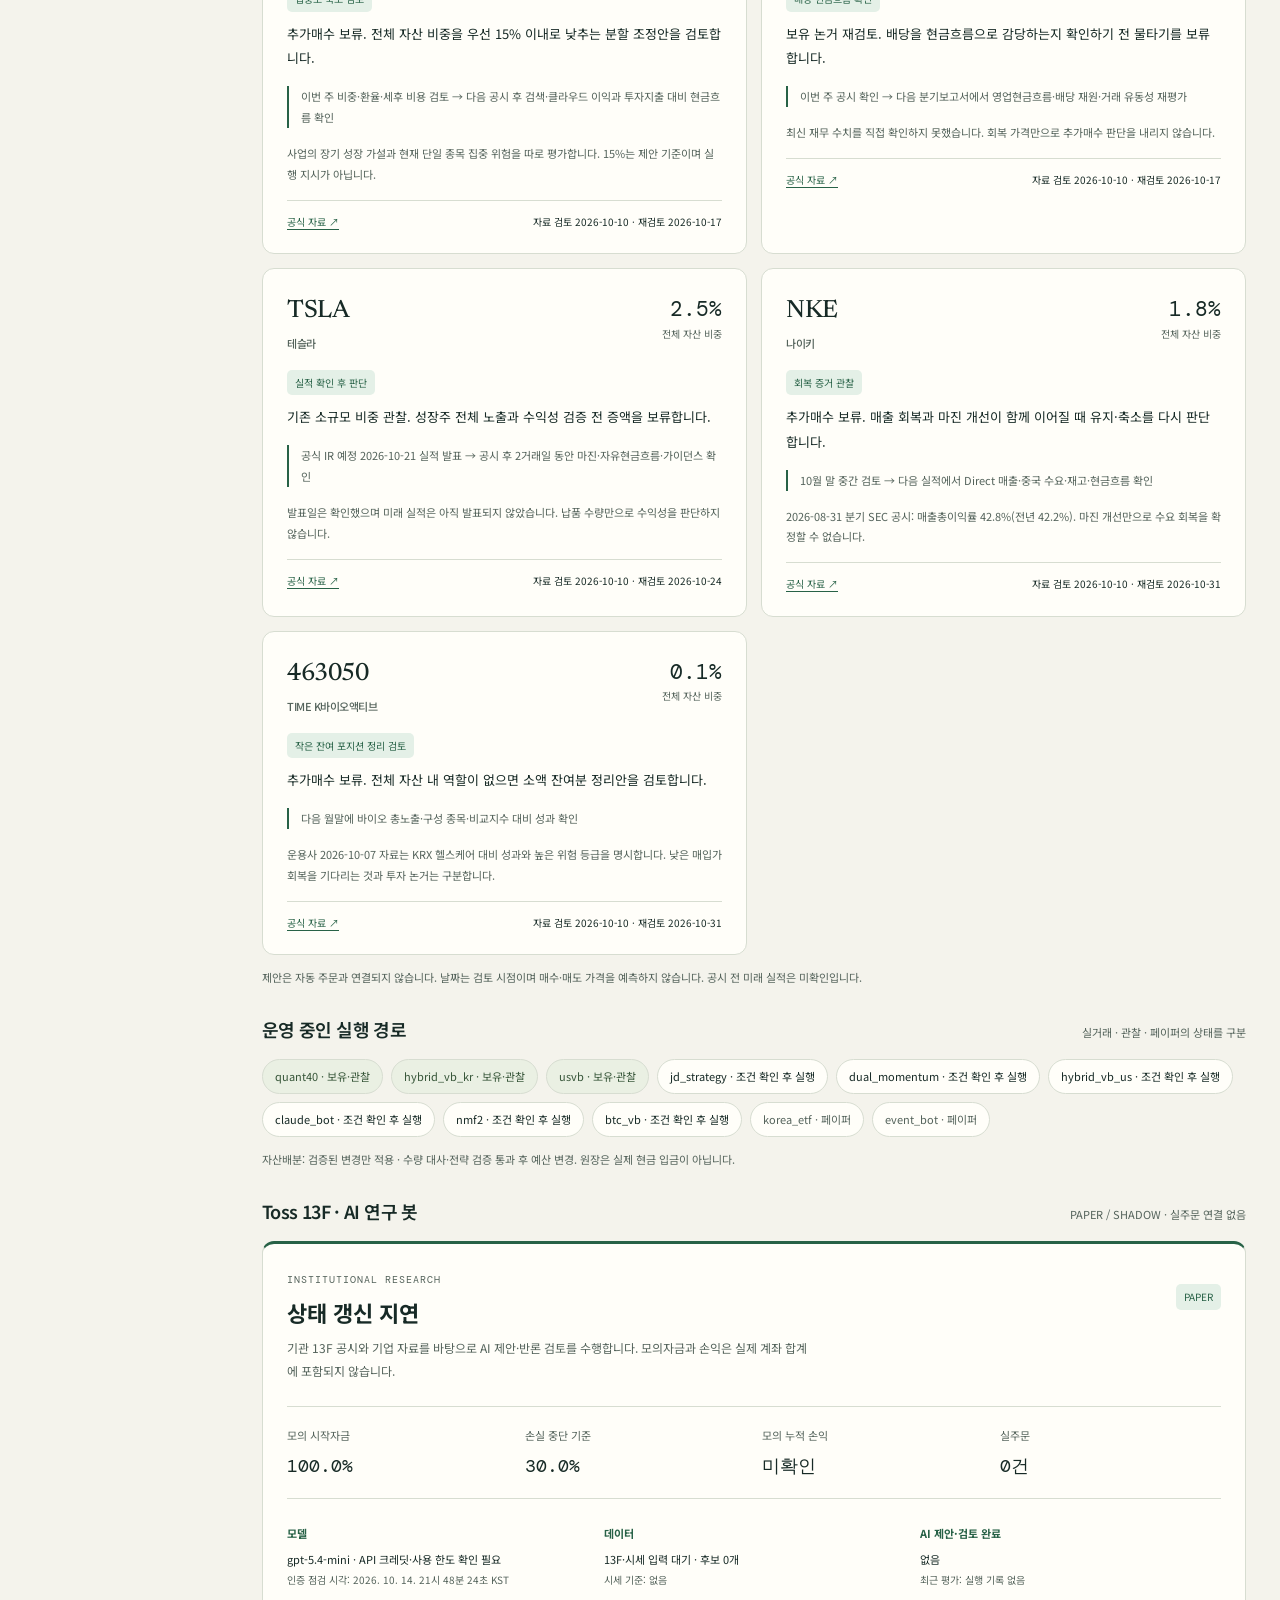
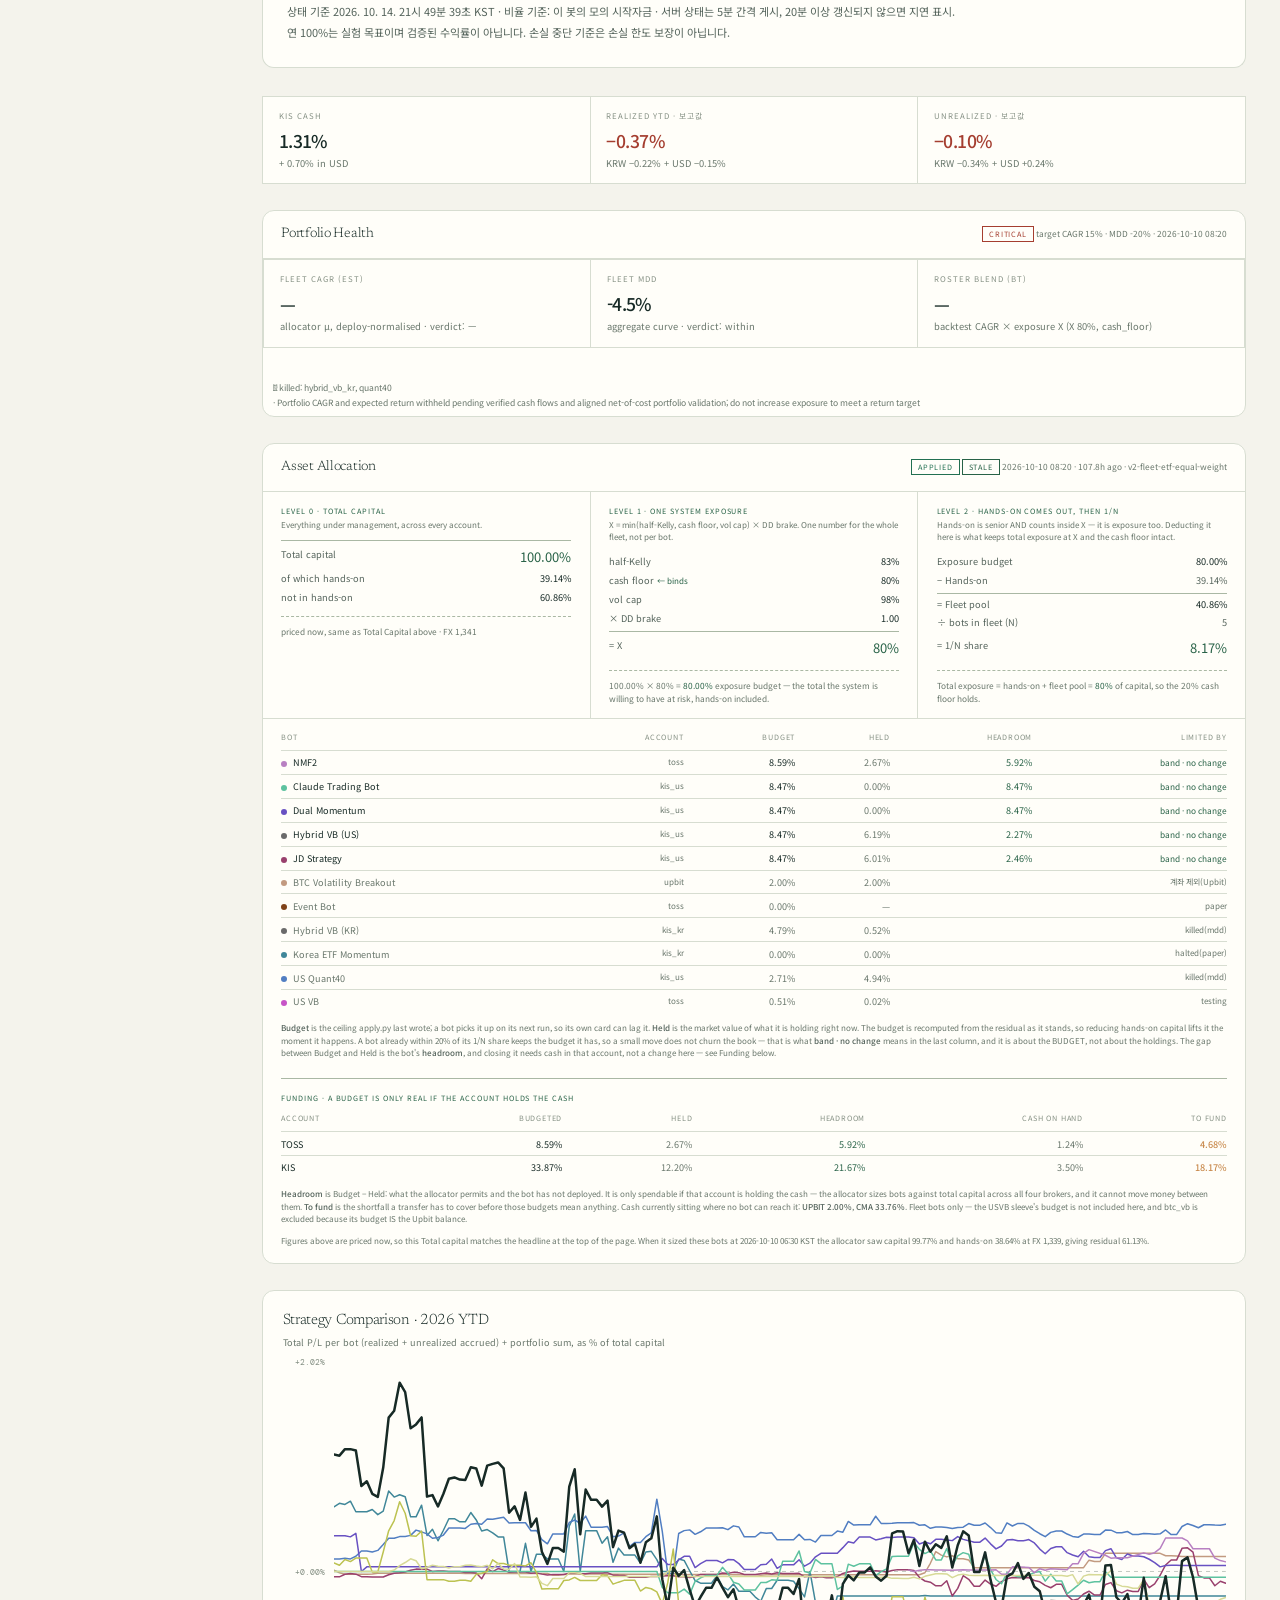
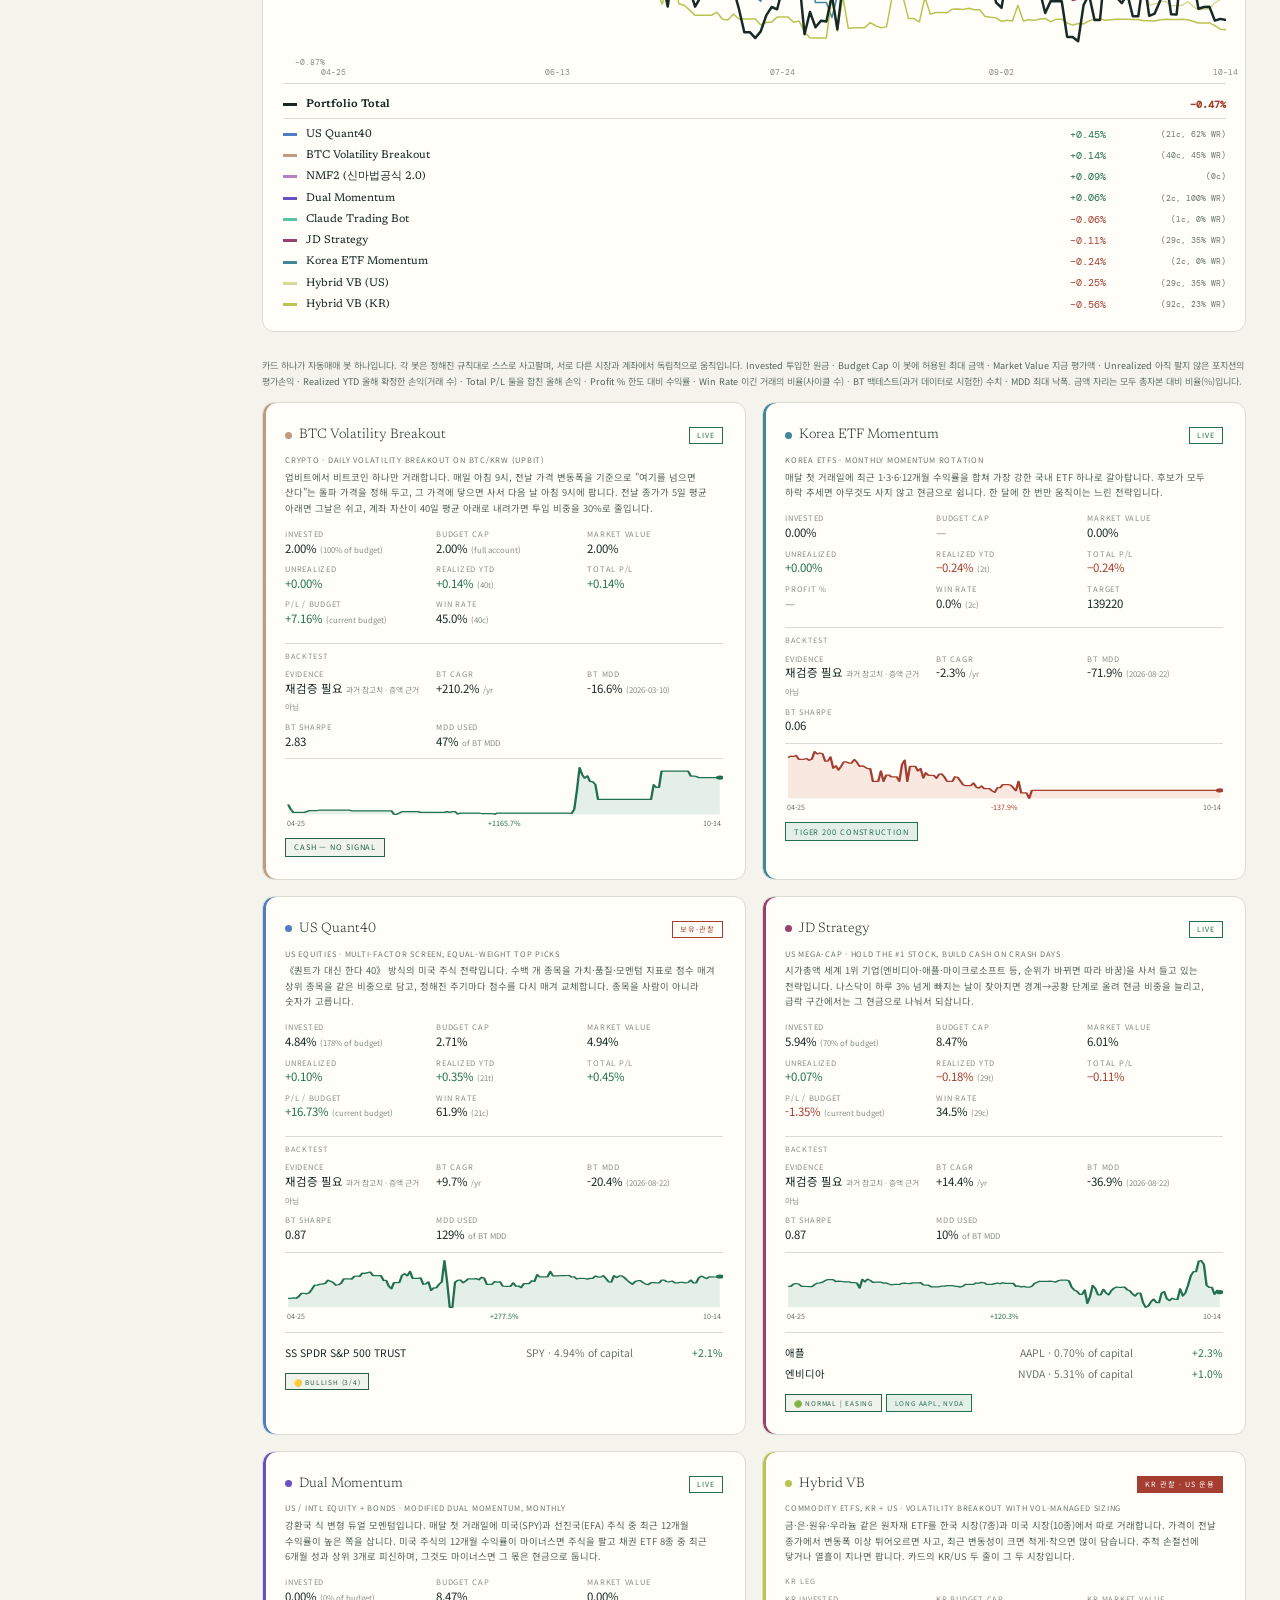
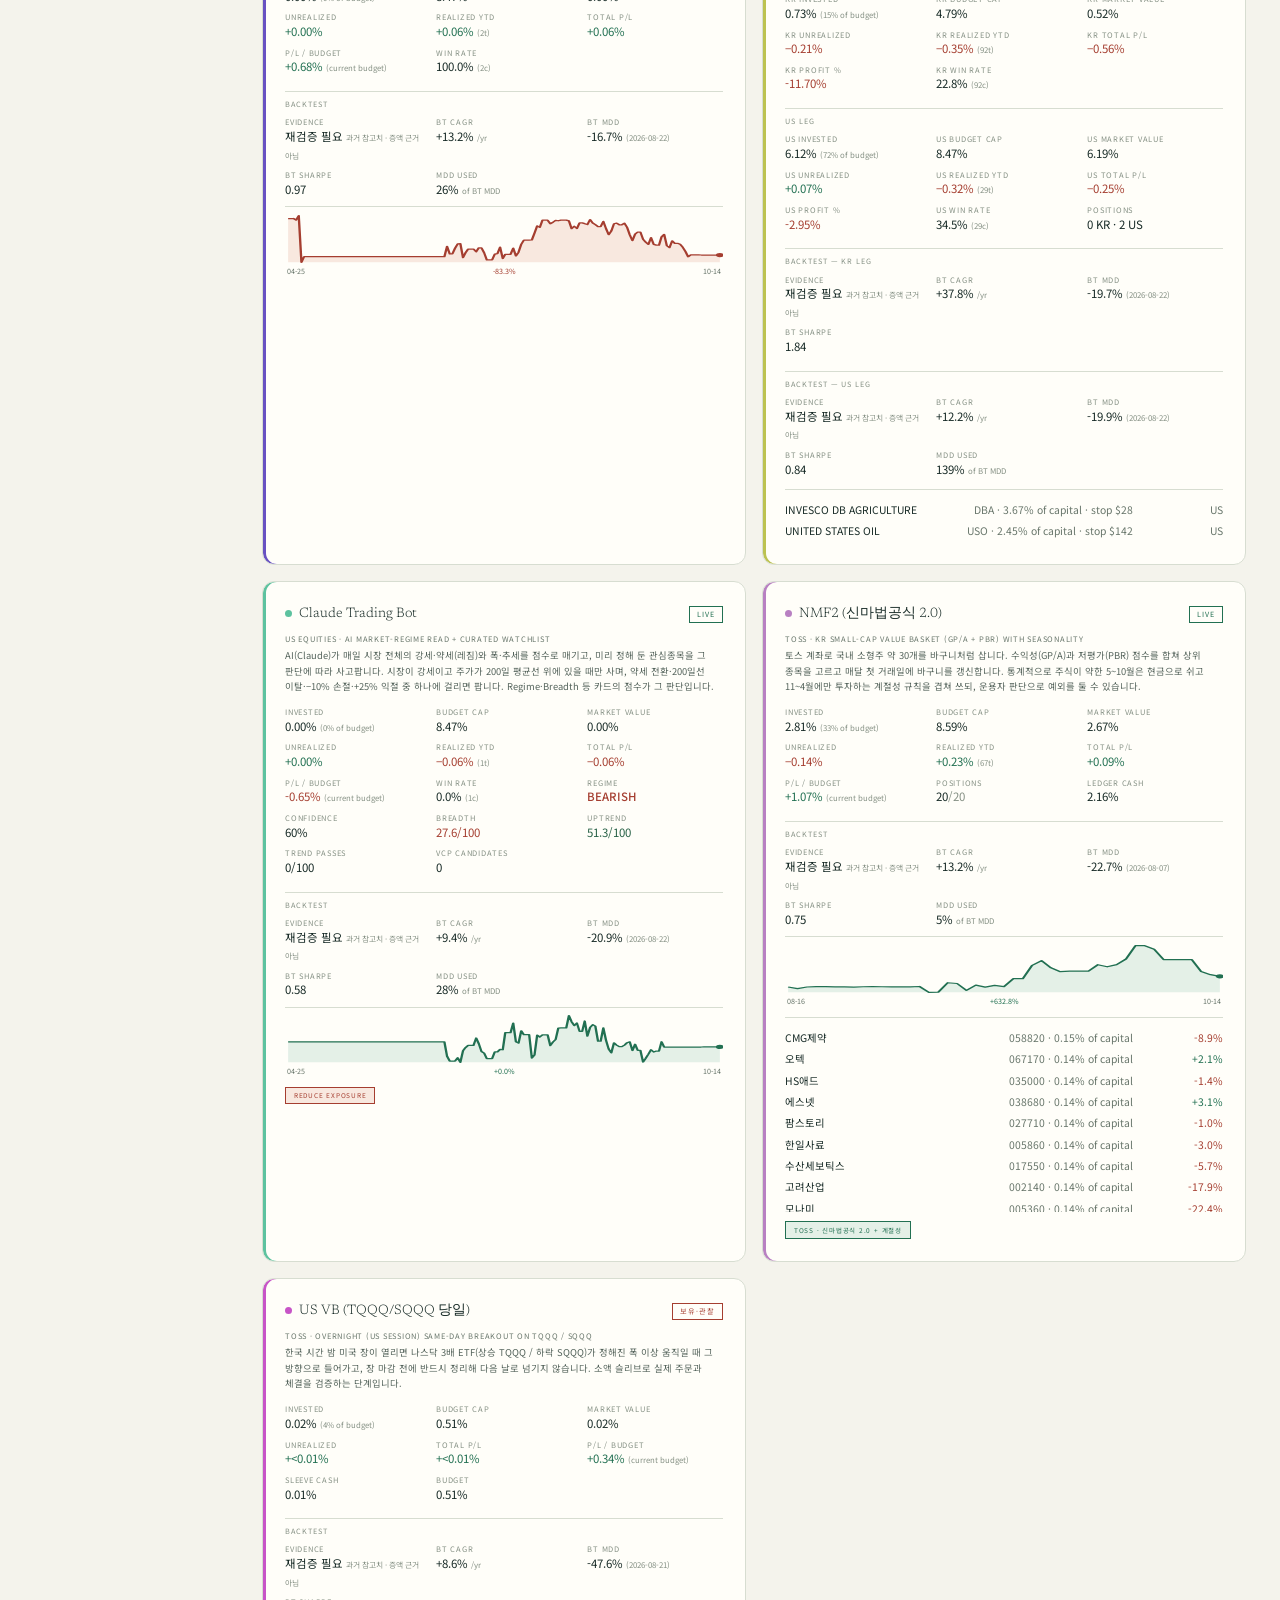
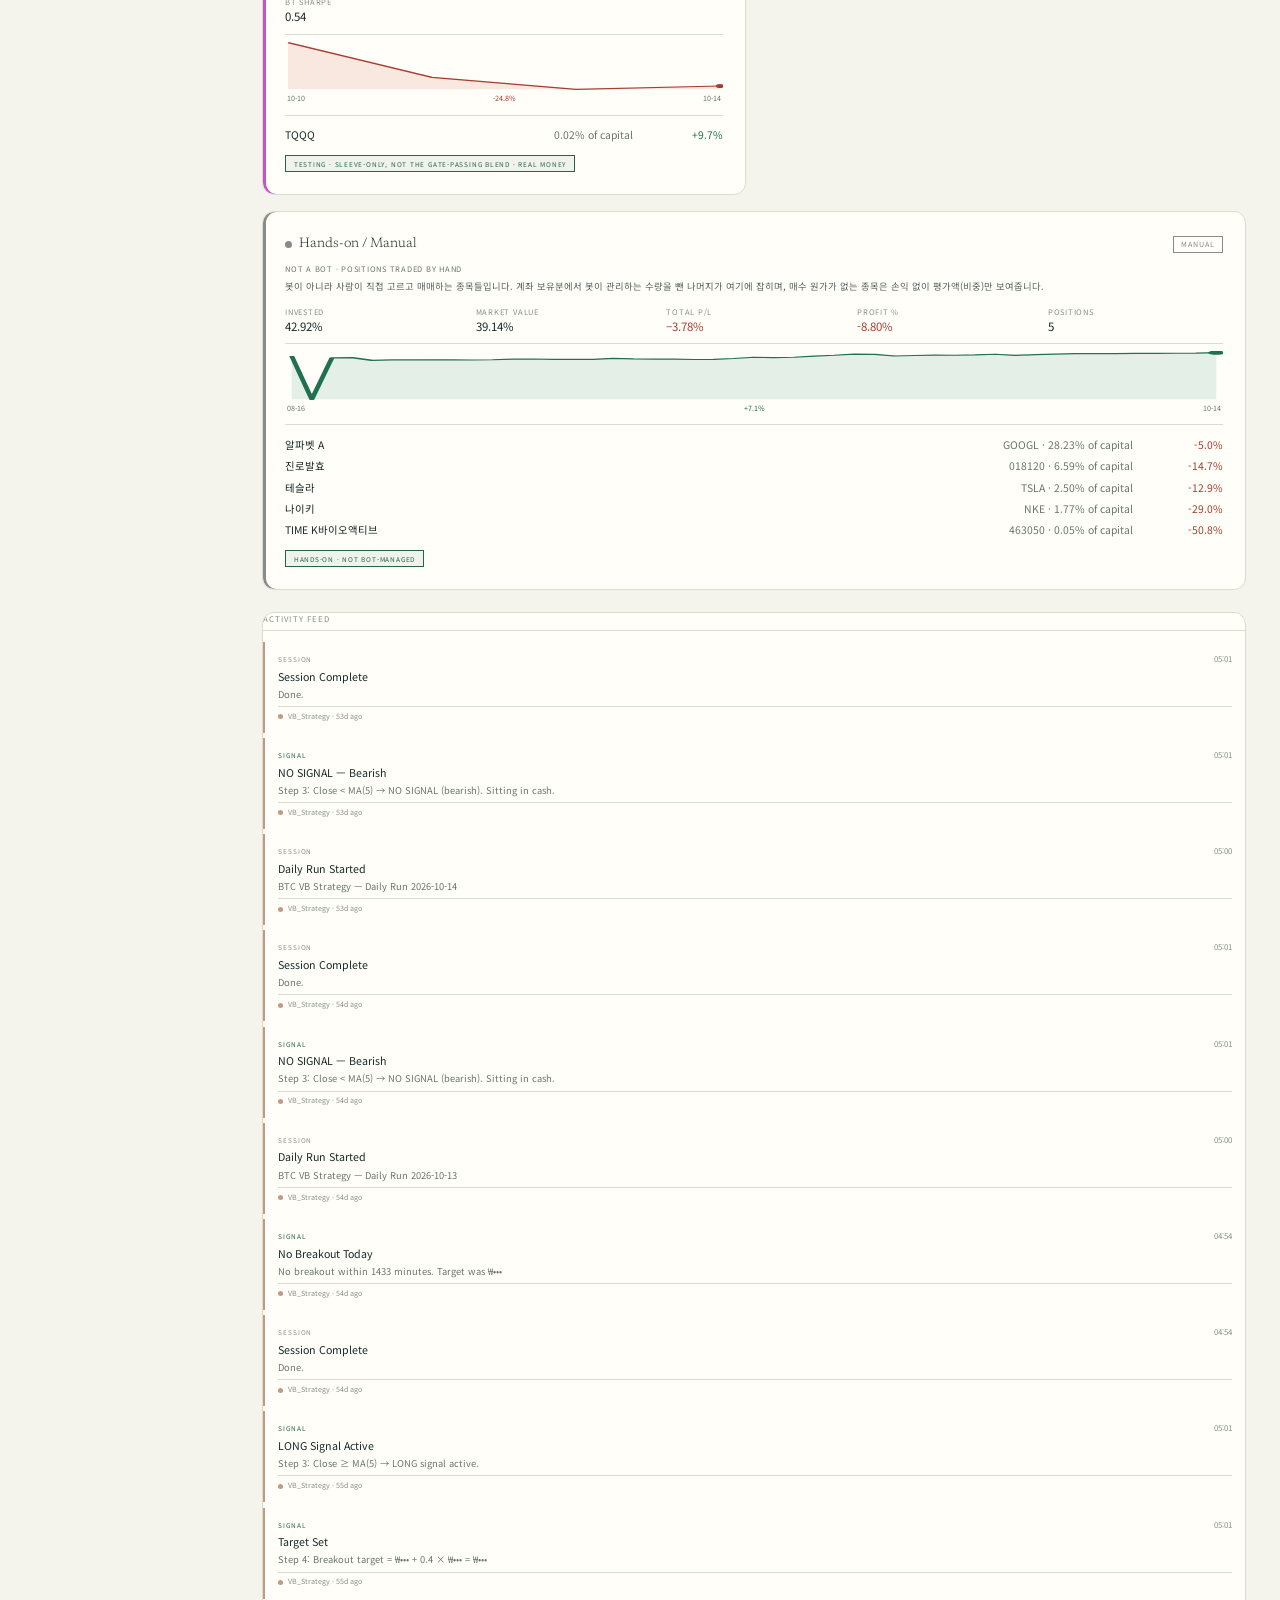
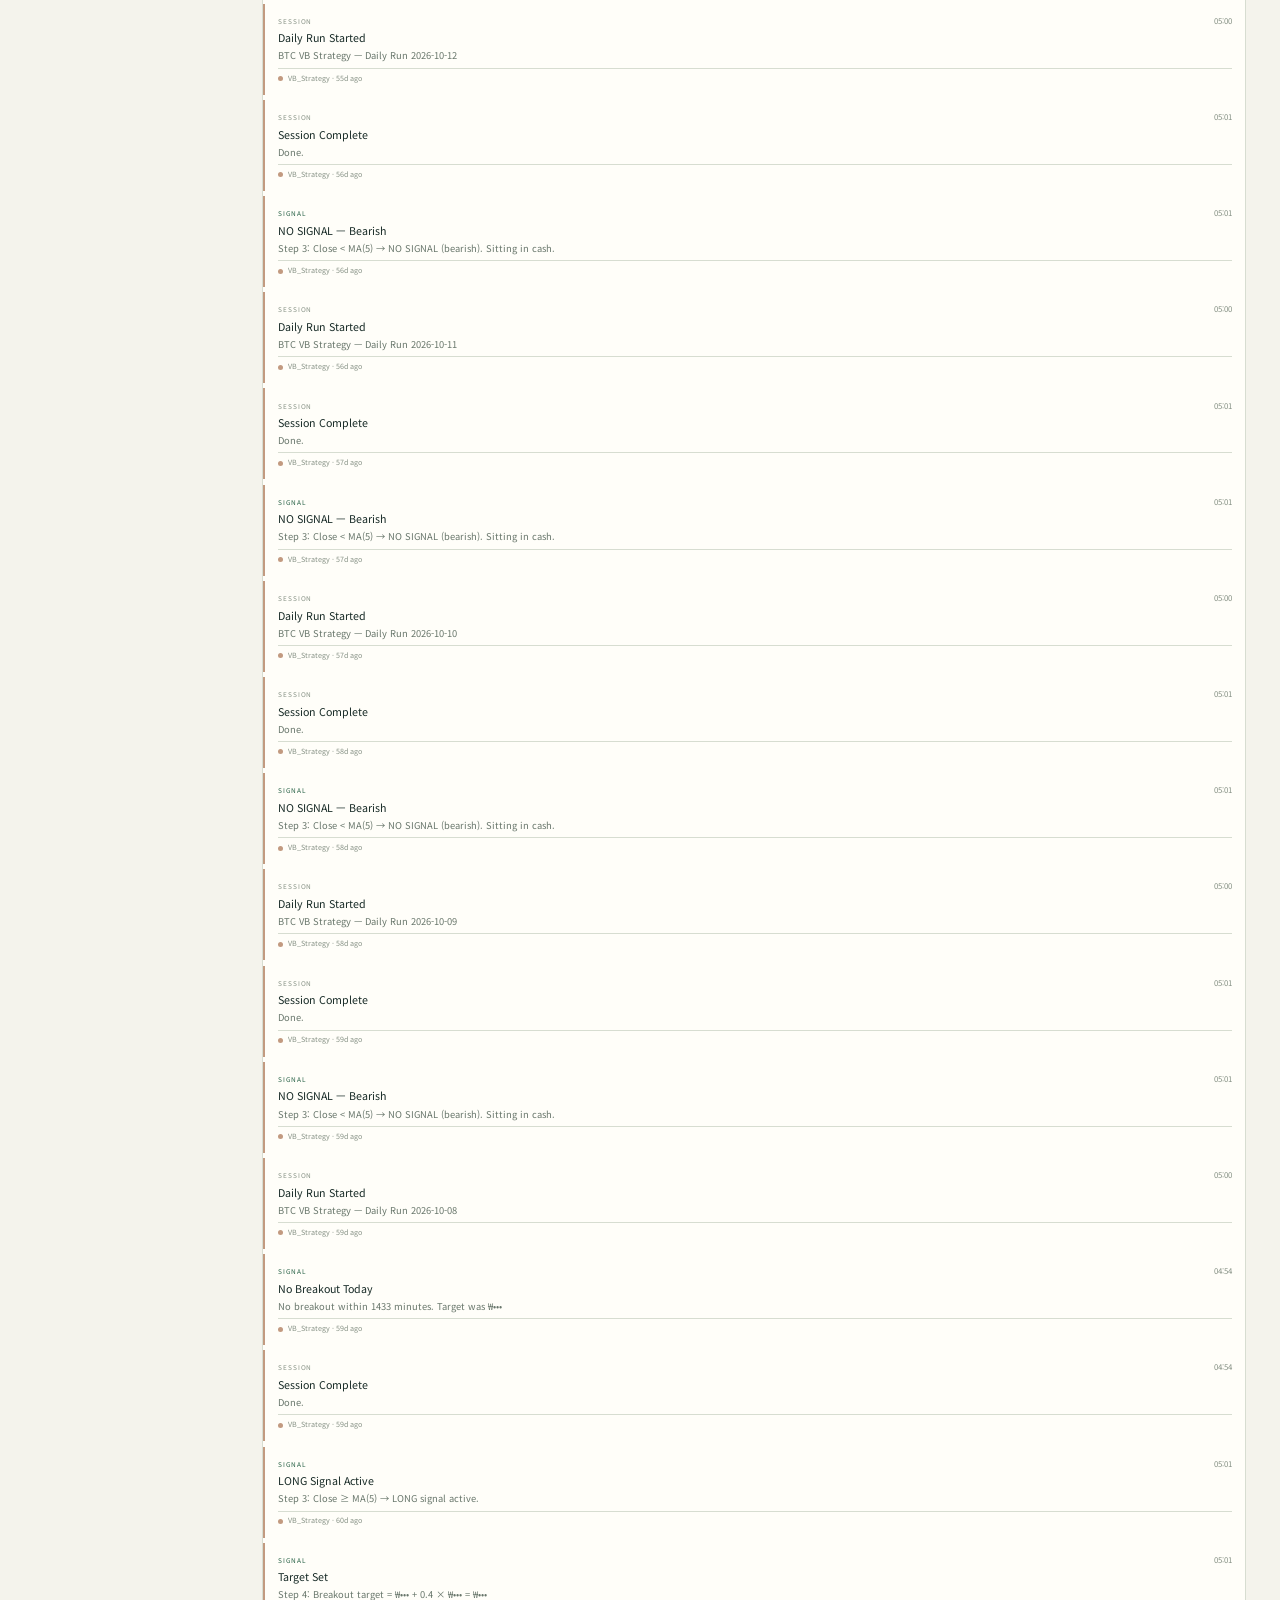
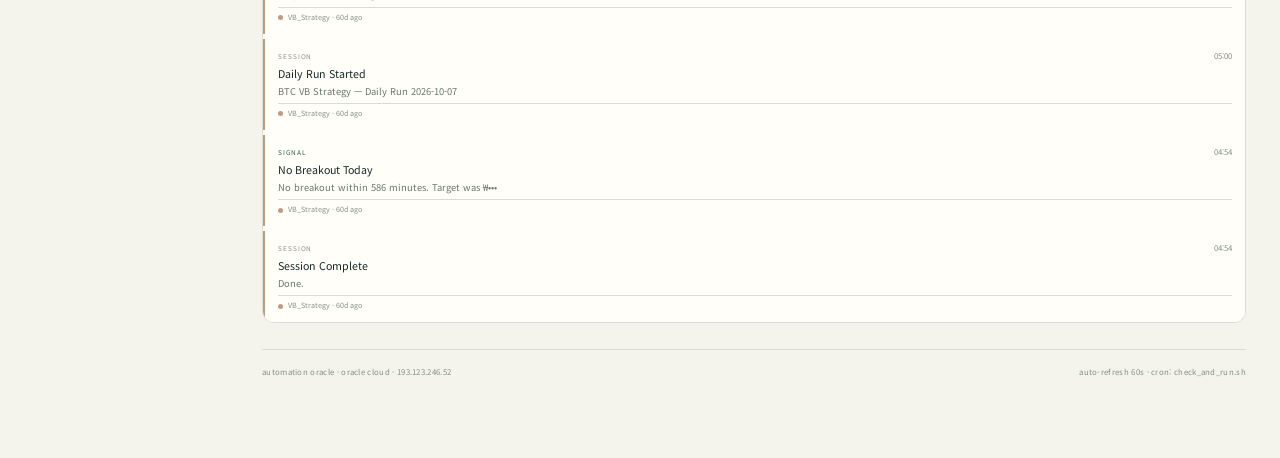
==== commit d37144dd: "Add HFAI research model connection and paper status" ====
--- a/docs/index.html
+++ b/docs/index.html
@@ -992,7 +992,7 @@
 <body>
 <aside class="portfolio-nav" aria-label="포트폴리오 탐색">
   <div><a class="nav-brand" href="#overview">Quanty.</a><p class="nav-caption">PORTFOLIO JOURNAL<br>복리 성장과 자본 보전</p></div>
-  <nav><a href="#overview">자산 현황</a><a href="#actions">운용 메모</a><a href="#watch">보유·관찰</a><a href="#manual-guide">수동 투자 제안</a><a href="reports/manual-investment-strategy-2026-10-11.html">투자전략 보고서 ↗</a><a href="#operations">실행 상태</a><a href="#bots">전략 상세</a></nav>
+  <nav><a href="#overview">자산 현황</a><a href="#actions">운용 메모</a><a href="#watch">보유·관찰</a><a href="#manual-guide">수동 투자 제안</a><a href="reports/manual-investment-strategy-2026-10-11.html">투자전략 보고서 ↗</a><a href="#operations">실행 상태</a><a href="#hfai">13F · AI 연구 봇</a><a href="#bots">전략 상세</a></nav>
   <p class="nav-foot">잘 관리된 위험 위에<br>긴 시간의 성장을 쌓습니다.</p>
 </aside>
 
@@ -1006,6 +1006,8 @@
 </div>
 
 <script src="portfolio_view.js?v=20261011-report"></script>
+<link rel="stylesheet" href="hfai_view.css?v=20261014">
+<script src="hfai_view.js?v=20261014"></script>
 <script>
 // ═══ Chrome backdrop ═══════════════════════════════════════
 // Five soft lobes drifting on incommensurable sine periods, composited
@@ -2253,6 +2255,7 @@
   }
 
   if (typeof renderInvestmentPanels === 'function') renderInvestmentPanels(data);
+  if (typeof renderHfai === 'function') renderHfai(data.hfai_status);
   // ── Strip
   const strip = h('section', 'strip fade-in d1');
   // This strip is now exactly one thing: where the bot P/L came from, plus the
@@ -2807,14 +2810,15 @@
 
 async function load() {
   try {
-    const [res, histRes] = await Promise.all([
+    const [res, histRes, hfaiRes] = await Promise.all([
       // no-store 필수. 기본 캐시로 두면 발행이 끝난 뒤에도 브라우저가 직전
       // 빌드의 JSON 을 그대로 재생한다 — 2026-08-20 19:27 발행 직후에도
       // 열려 있던 탭은 16:00 값(수동 1.85억, 이미 판 빙그레 포함)을 계속
       // 보여줬다. 60초 자동 새로고침도 같은 캐시를 다시 읽으니 소용없다.
       // decision.html 은 처음부터 no-store 였다 — 여기만 빠져 있었다.
       fetch('data/dashboard_data.json', { cache: 'no-store' }),
-      fetch('data/equity_history.json', { cache: 'no-store' }).catch(()=>null)
+      fetch('data/equity_history.json', { cache: 'no-store' }).catch(()=>null),
+      fetch('data/hfai_status.json', { cache: 'no-store' }).catch(()=>null)
     ]);
     if (!res.ok) throw new Error(res.status);
     const data = await res.json();
@@ -2822,6 +2826,7 @@
       const eqData = await histRes.json();
       if (!data.equity_series) data.equity_series = eqData;
     }
+    data.hfai_status = hfaiRes && hfaiRes.ok ? await hfaiRes.json().catch(()=>null) : null;
     LAST_DATA = data;
     render(data);
   } catch (e) {
--- a/docs/hfai_view.css
+++ b/docs/hfai_view.css
@@ -0,0 +1,5 @@
+.hfai-panel{background:var(--s1);border:1px solid var(--border);border-top:3px solid var(--accent);border-radius:12px;padding:24px}
+.hfai-top{display:flex;justify-content:space-between;align-items:center;gap:16px}.hfai-kicker{font:10px var(--mono);letter-spacing:.1em;color:var(--tx2)}.hfai-top h3{font-size:22px;line-height:1.5;margin:8px 0}.hfai-description{font-size:12px;color:var(--tx2);line-height:1.9;max-width:75ch}
+.hfai-metrics{display:grid;grid-template-columns:repeat(4,minmax(0,1fr));gap:16px;margin:24px 0;padding:20px 0;border-top:1px solid var(--border);border-bottom:1px solid var(--border)}.hfai-metrics dt{font-size:11px;color:var(--tx2);margin-bottom:10px}.hfai-metrics dd{font:18px var(--mono);margin:0;overflow-wrap:anywhere}
+.hfai-readiness{display:grid;grid-template-columns:repeat(3,minmax(0,1fr));gap:16px}.hfai-readiness p{font-size:11px;line-height:1.9;overflow-wrap:anywhere}.hfai-readiness b{display:block;color:var(--accent);margin-bottom:5px}.hfai-readiness small{display:block;color:var(--tx2);font-size:10px}
+@media(max-width:650px){.hfai-panel{padding:18px}.hfai-metrics{grid-template-columns:repeat(2,minmax(0,1fr))}.hfai-readiness{grid-template-columns:1fr}.hfai-top h3{font-size:20px}}
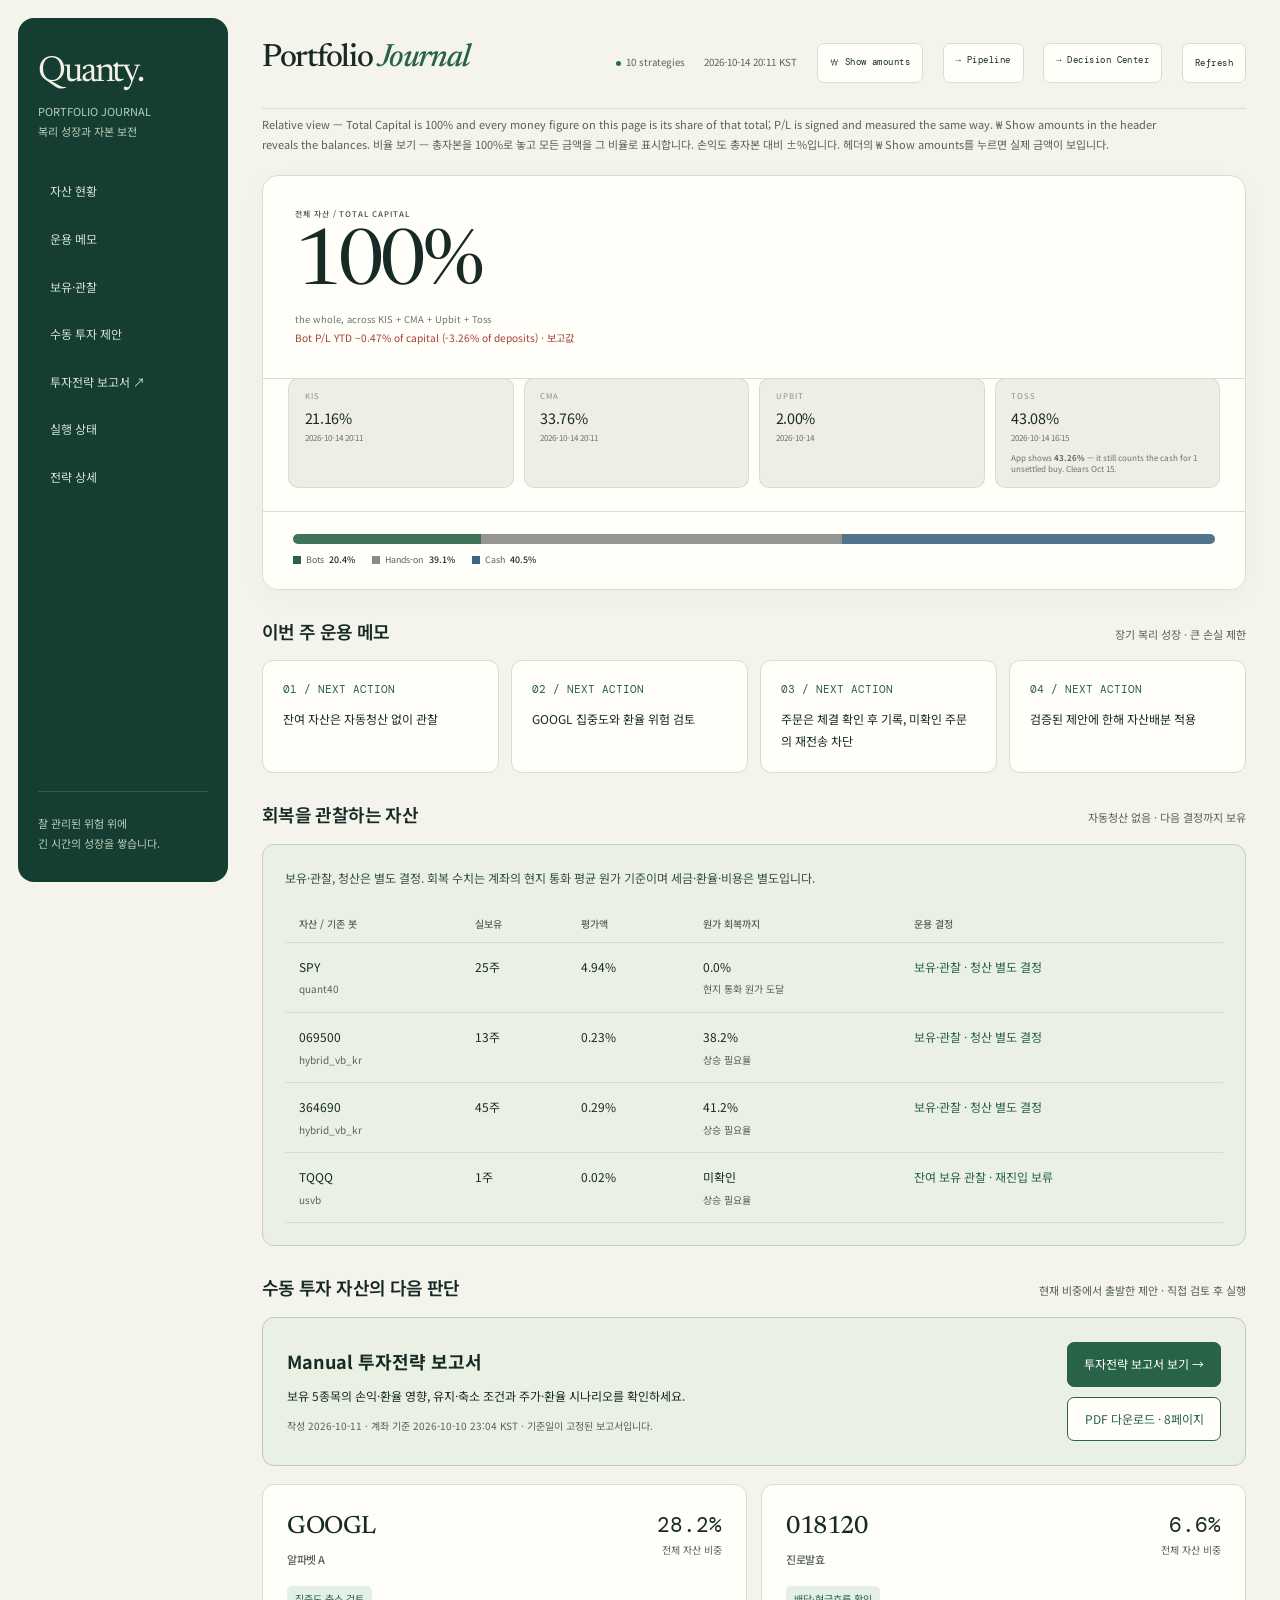
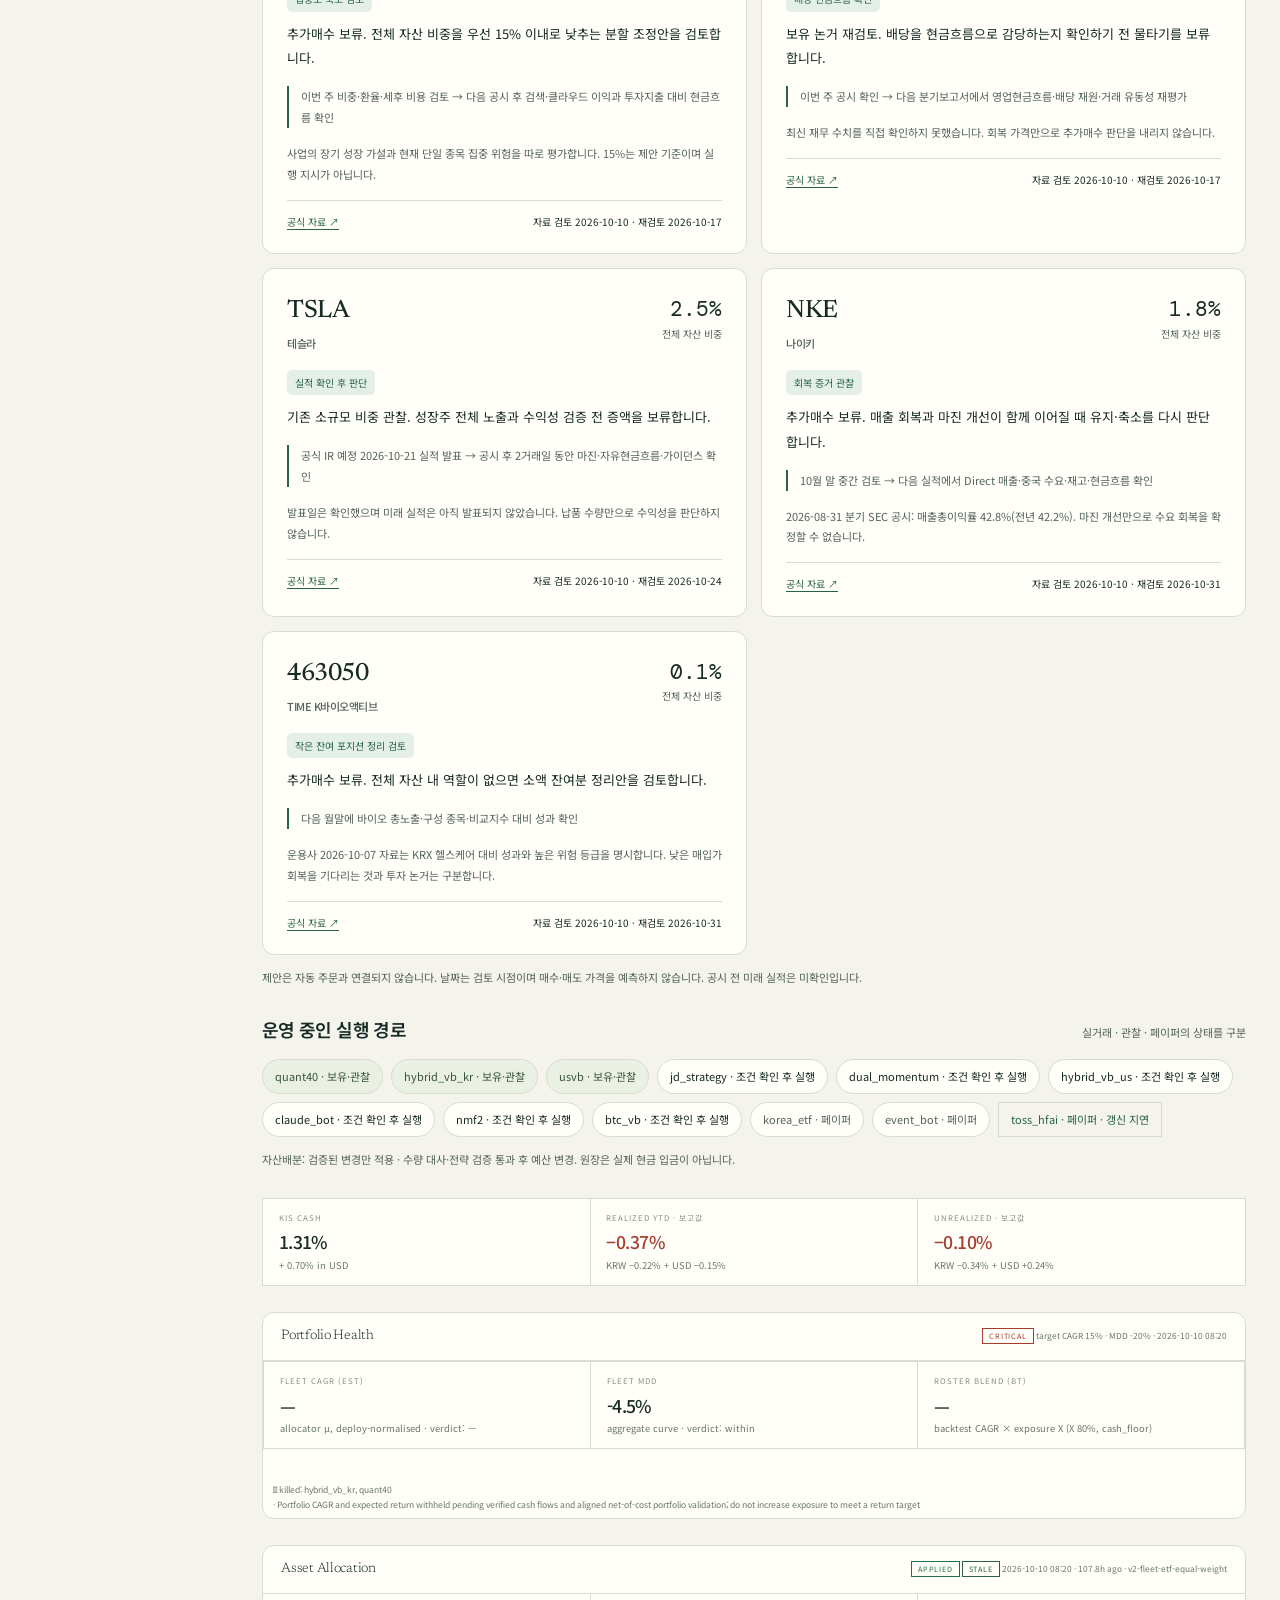
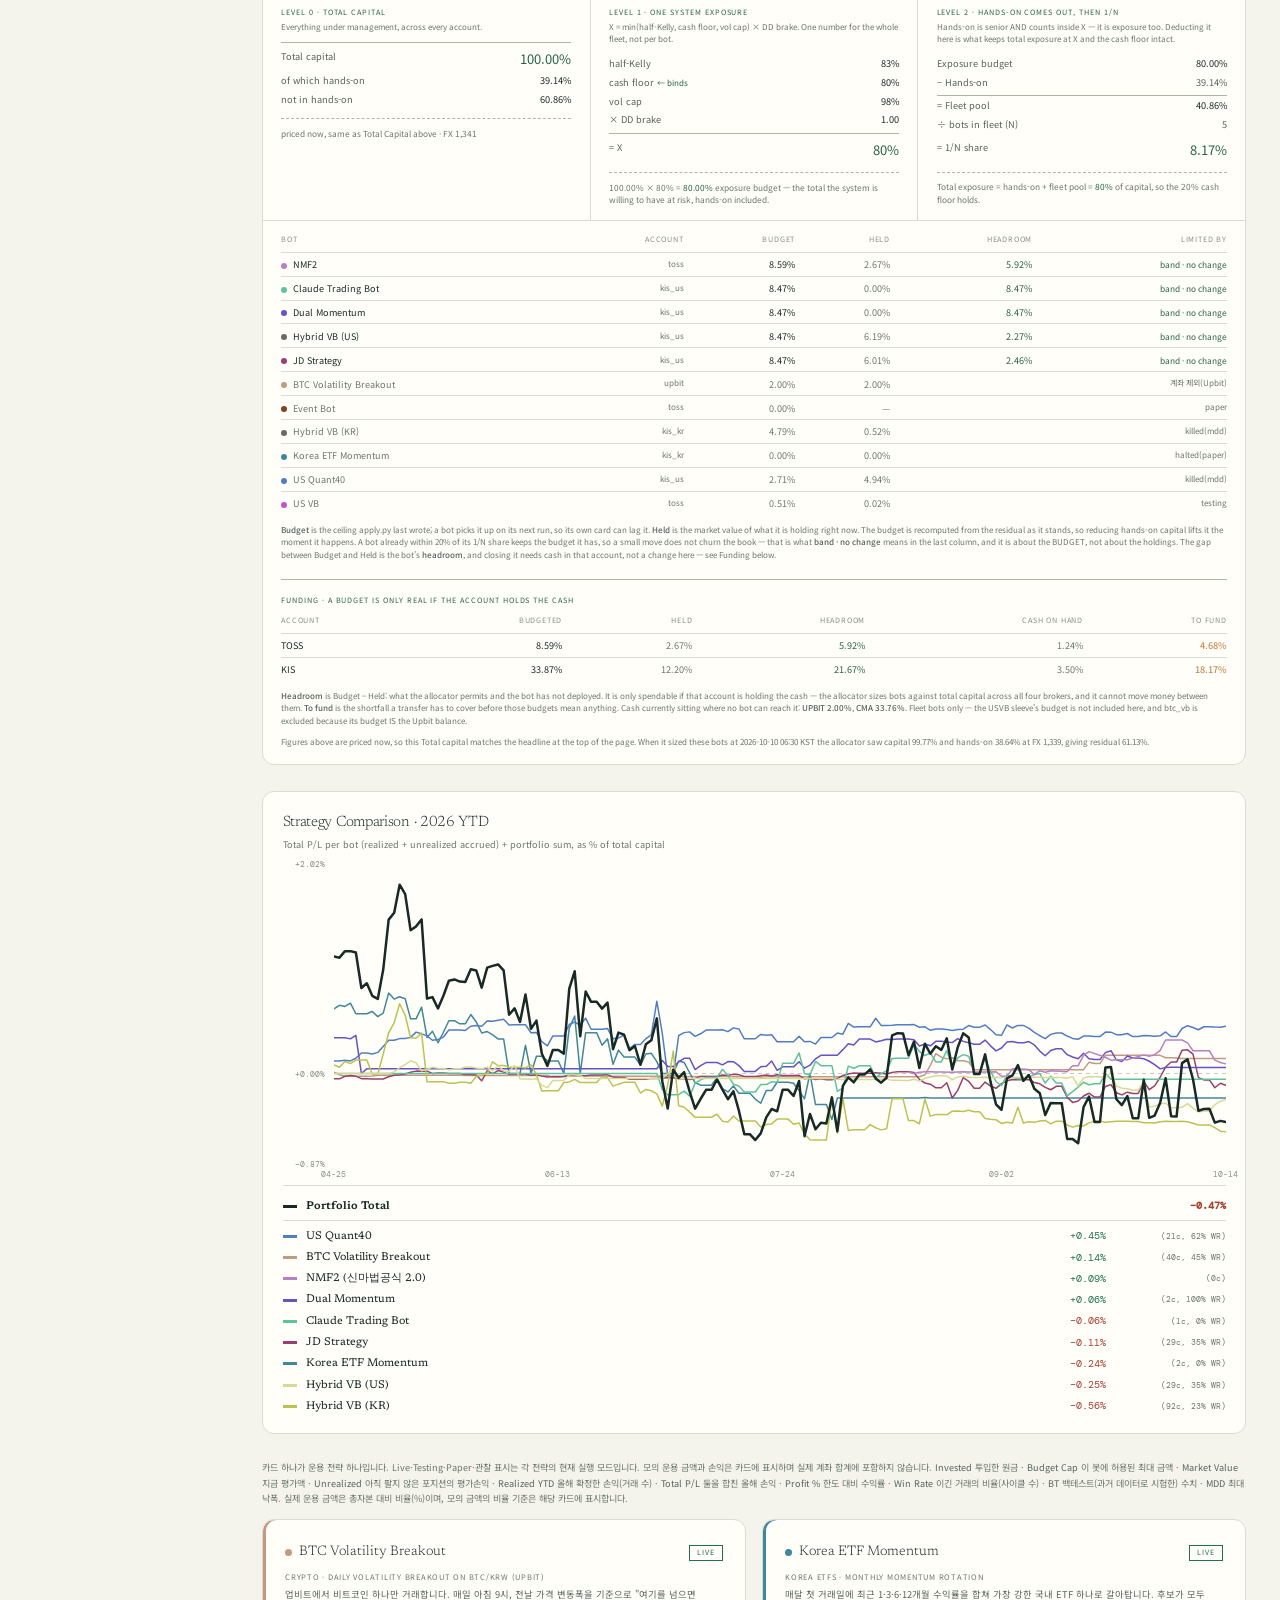
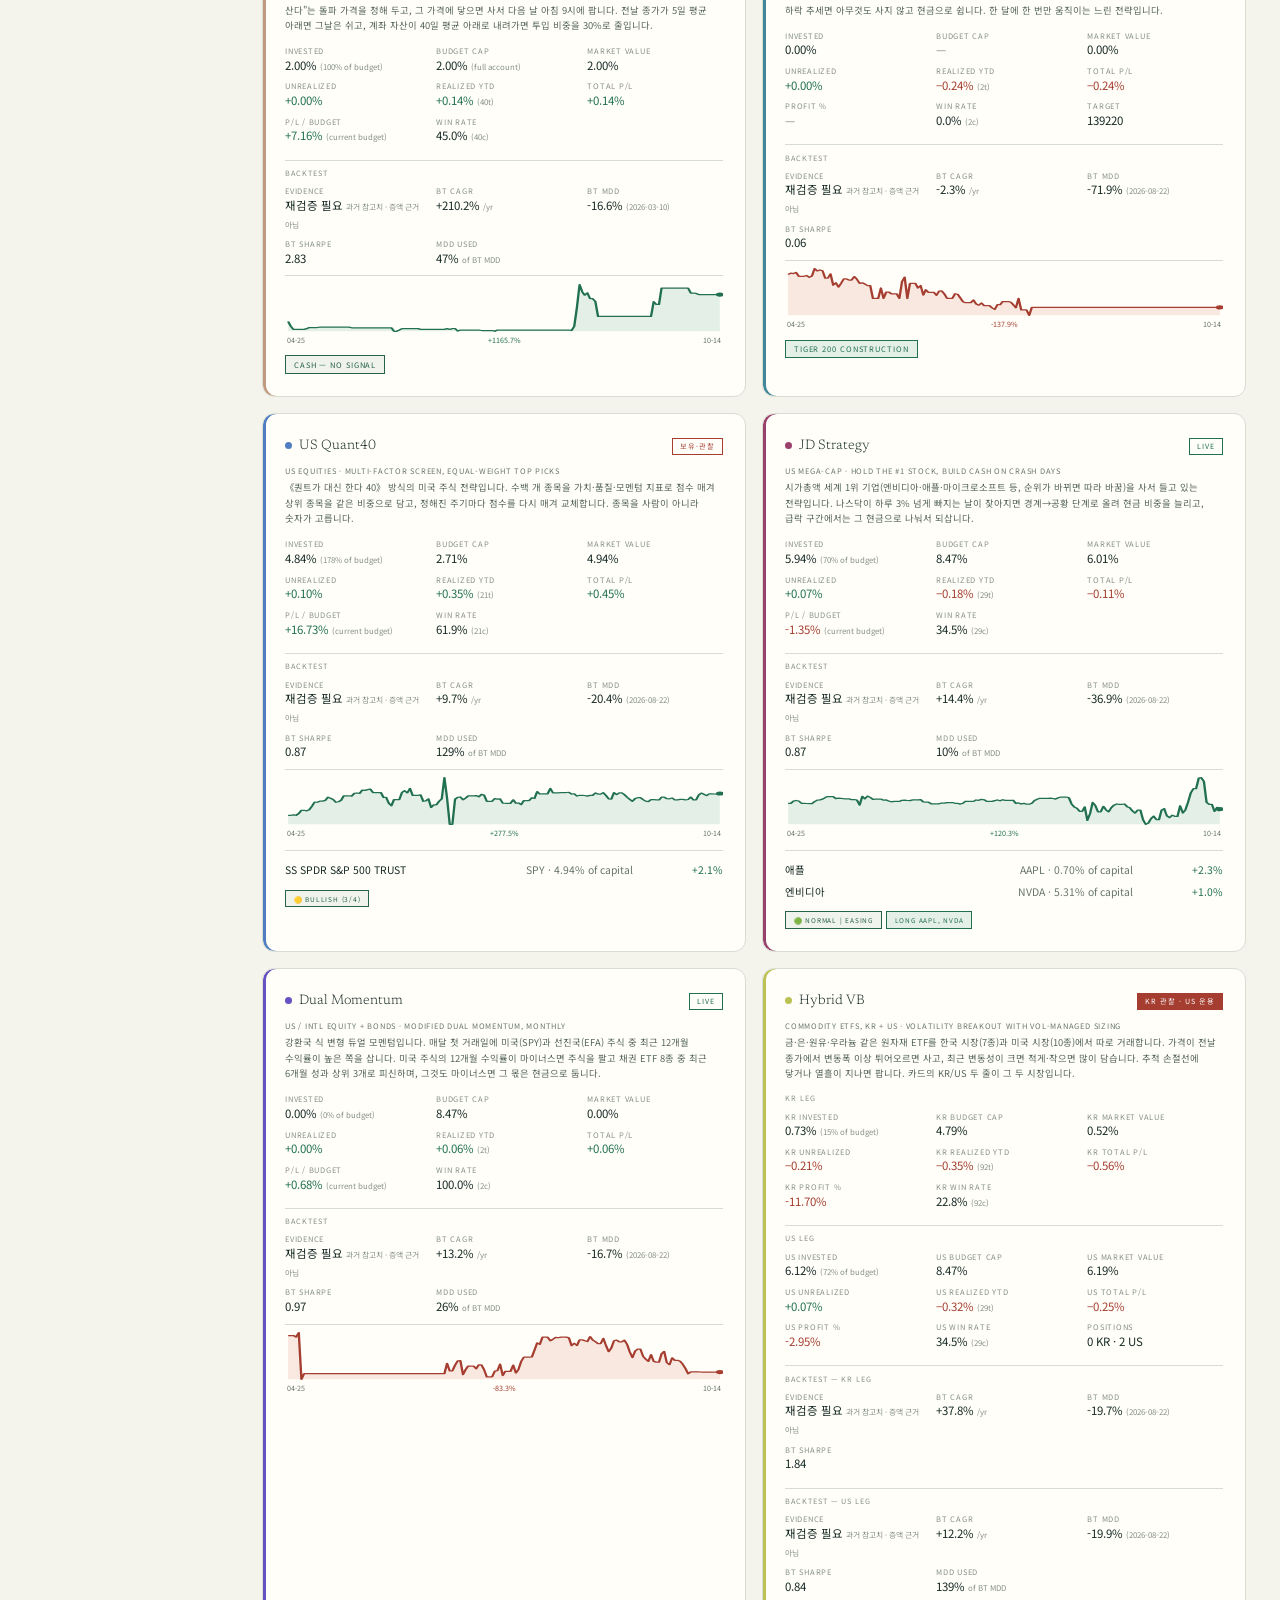
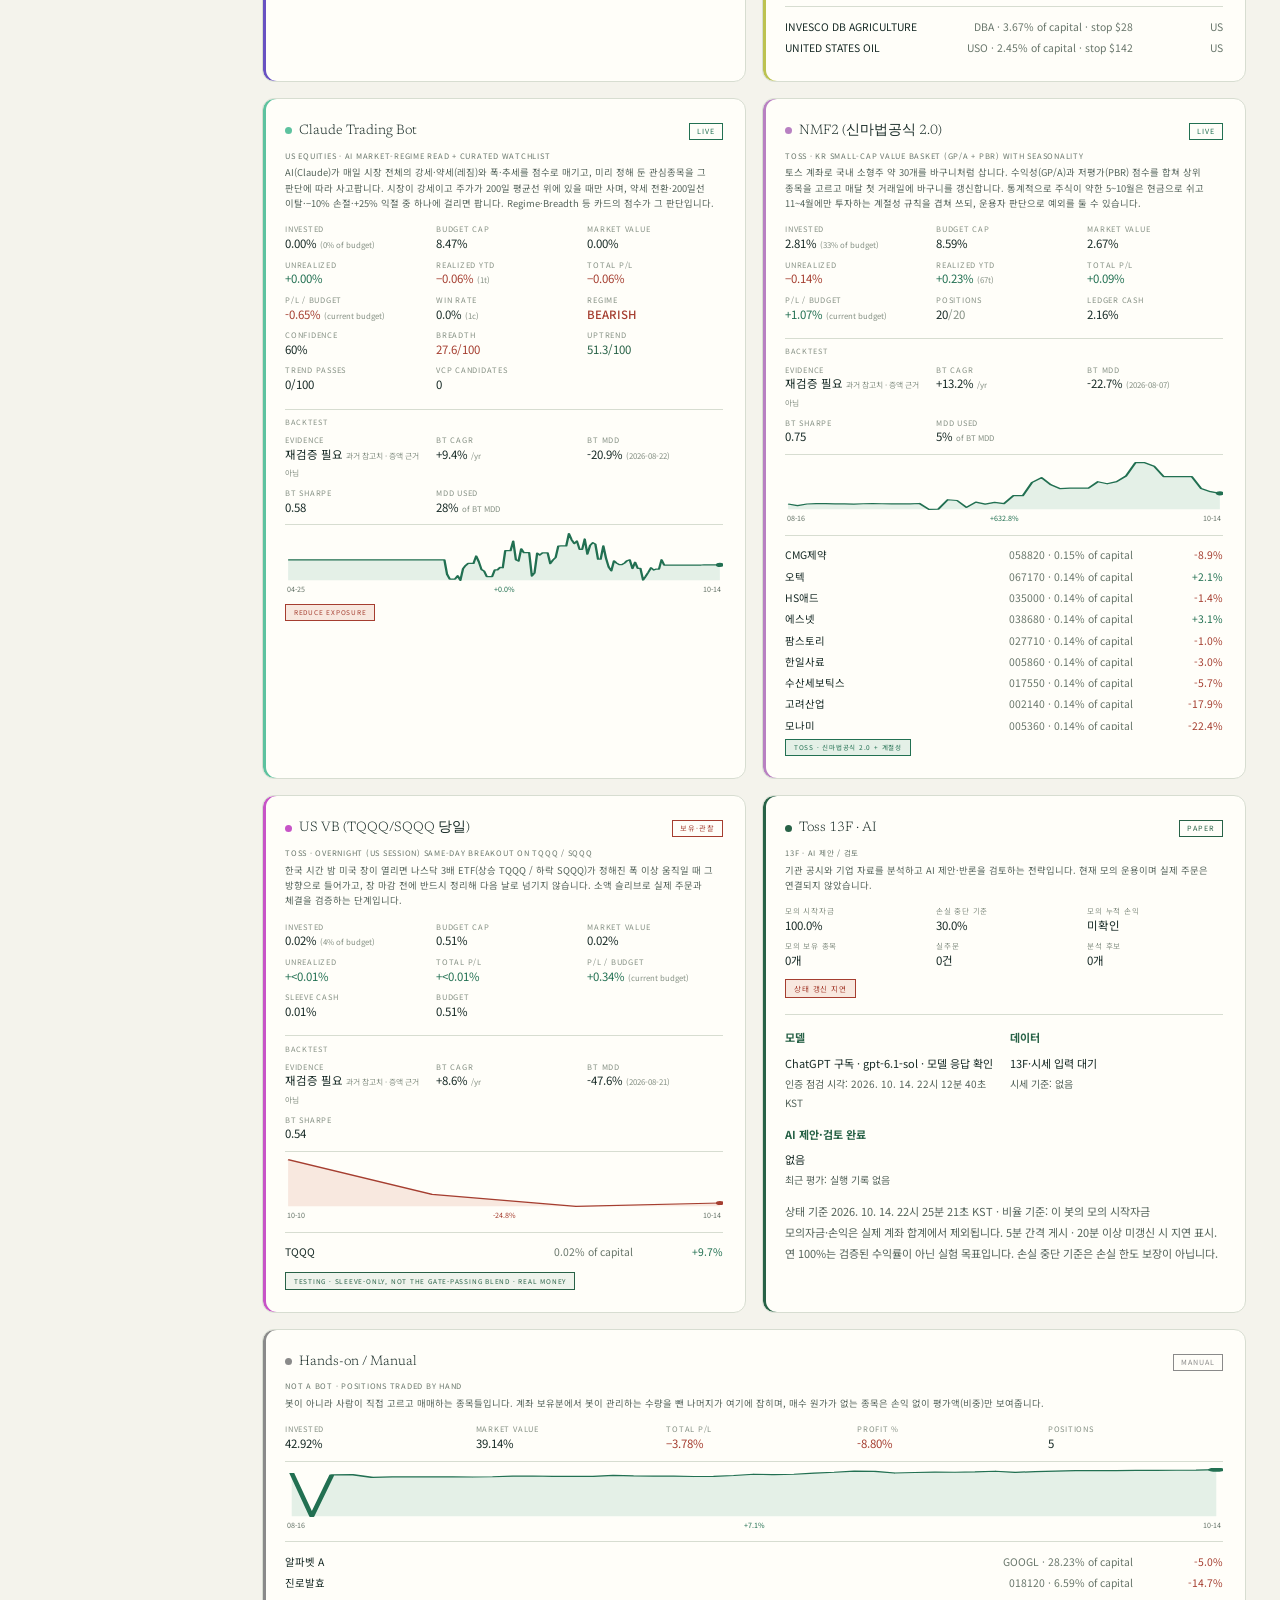
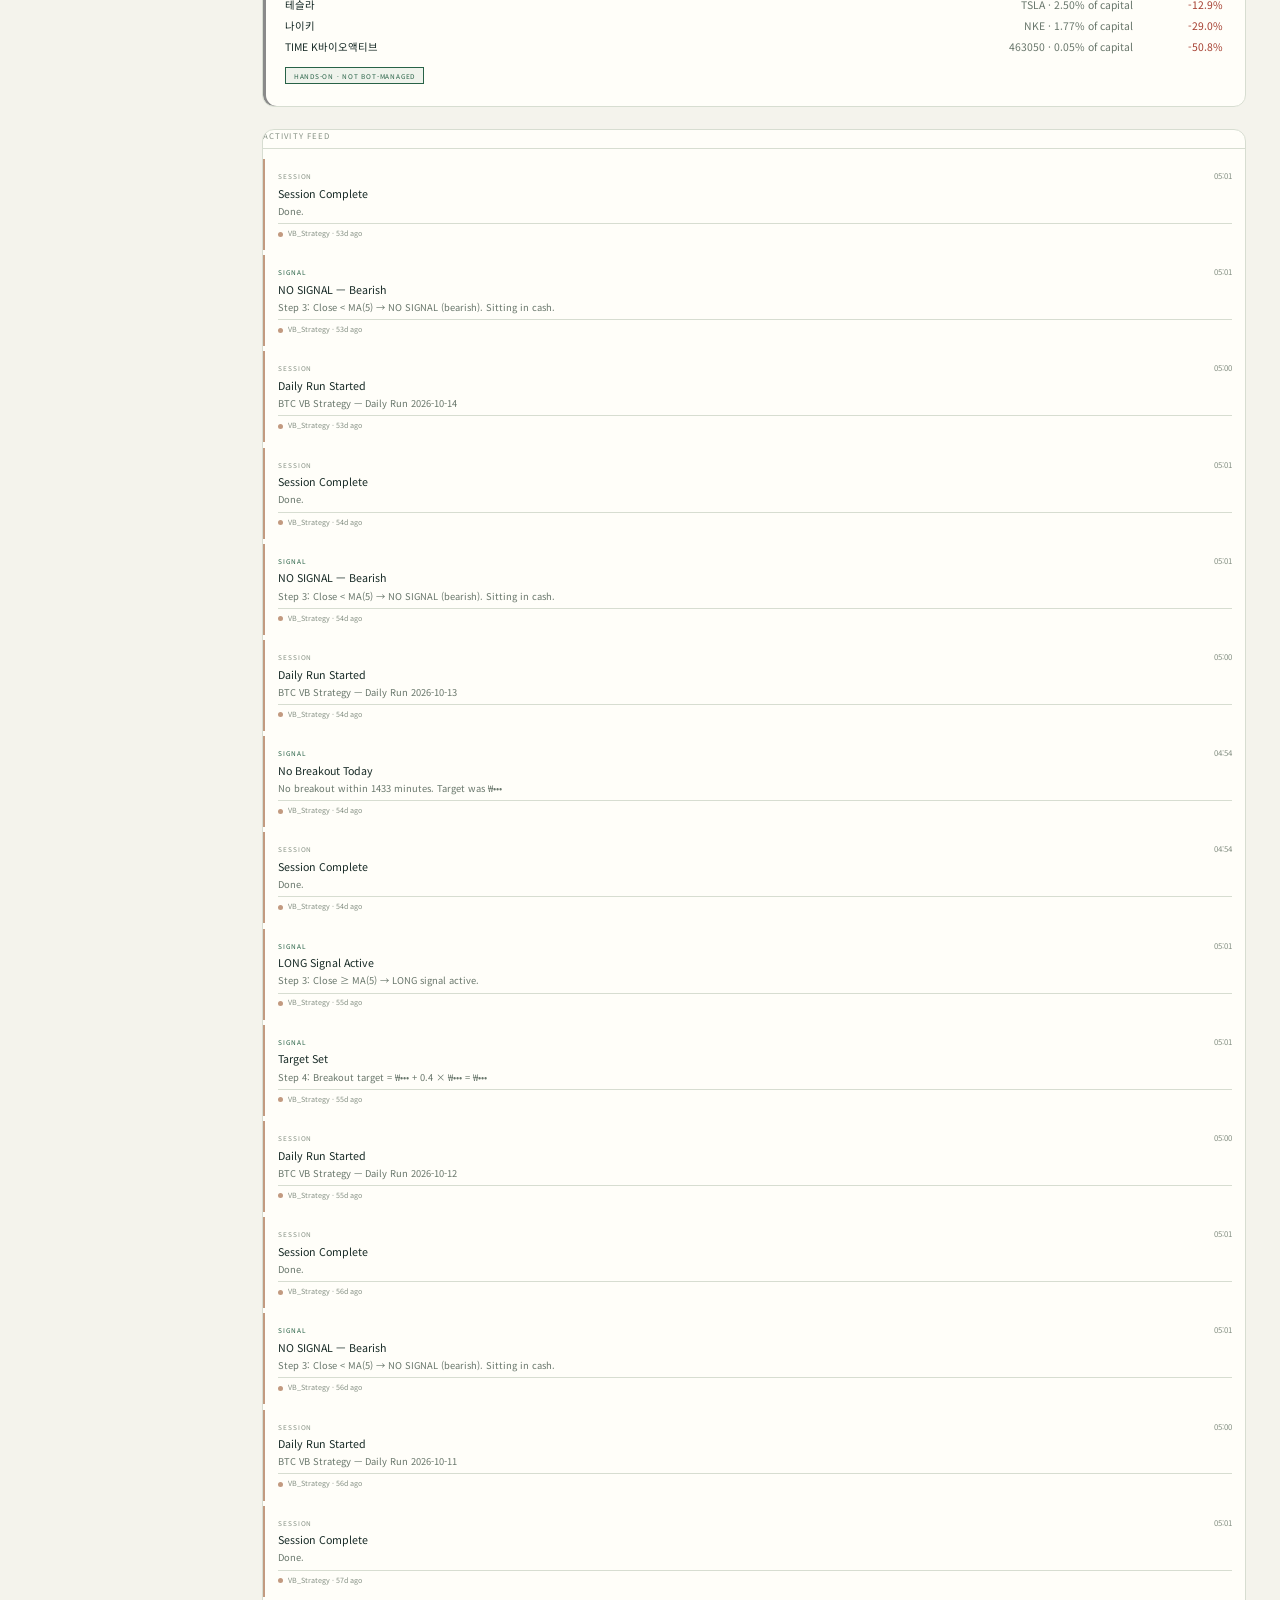
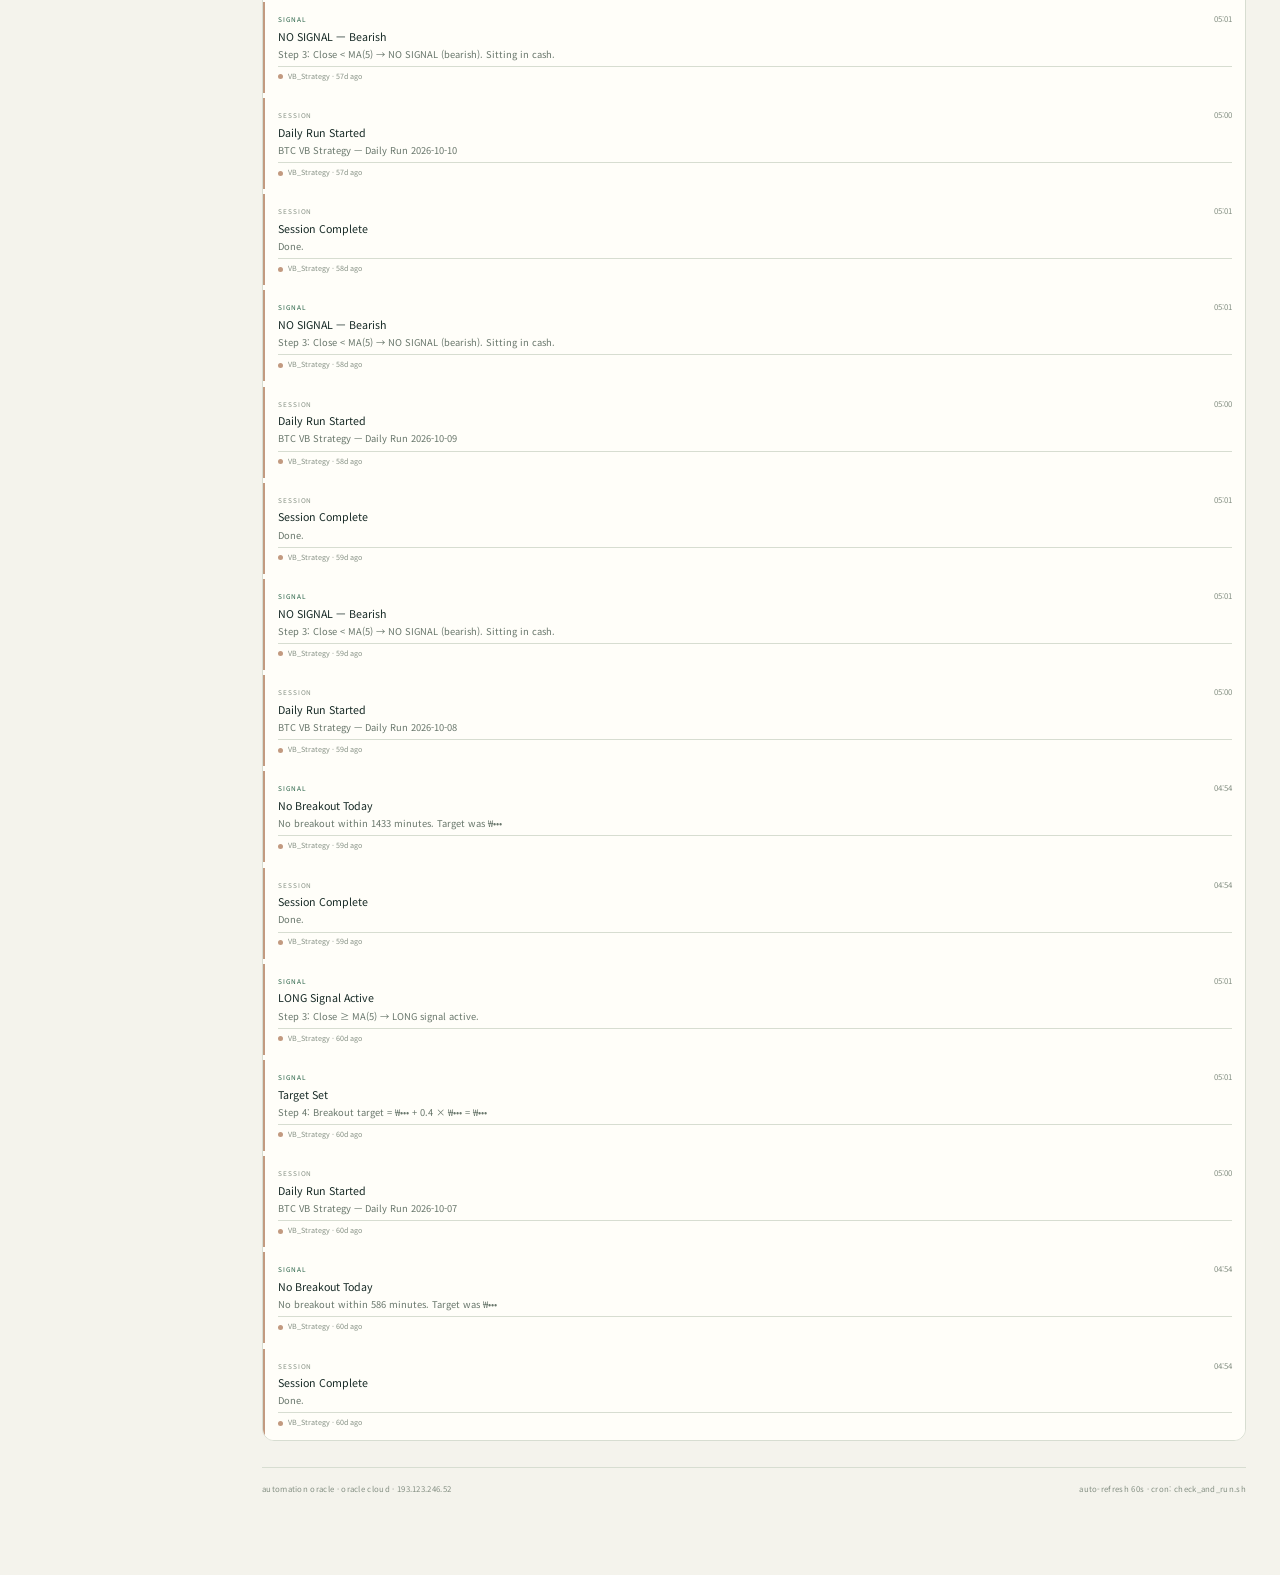
==== commit 9bafa7cc: "Place HFAI alongside the existing strategy cards" ====
--- a/docs/index.html
+++ b/docs/index.html
@@ -992,7 +992,7 @@
 <body>
 <aside class="portfolio-nav" aria-label="포트폴리오 탐색">
   <div><a class="nav-brand" href="#overview">Quanty.</a><p class="nav-caption">PORTFOLIO JOURNAL<br>복리 성장과 자본 보전</p></div>
-  <nav><a href="#overview">자산 현황</a><a href="#actions">운용 메모</a><a href="#watch">보유·관찰</a><a href="#manual-guide">수동 투자 제안</a><a href="reports/manual-investment-strategy-2026-10-11.html">투자전략 보고서 ↗</a><a href="#operations">실행 상태</a><a href="#hfai">13F · AI 연구 봇</a><a href="#bots">전략 상세</a></nav>
+  <nav><a href="#overview">자산 현황</a><a href="#actions">운용 메모</a><a href="#watch">보유·관찰</a><a href="#manual-guide">수동 투자 제안</a><a href="reports/manual-investment-strategy-2026-10-11.html">투자전략 보고서 ↗</a><a href="#operations">실행 상태</a><a href="#bots">전략 상세</a></nav>
   <p class="nav-foot">잘 관리된 위험 위에<br>긴 시간의 성장을 쌓습니다.</p>
 </aside>
 
@@ -1006,8 +1006,8 @@
 </div>
 
 <script src="portfolio_view.js?v=20261011-report"></script>
-<link rel="stylesheet" href="hfai_view.css?v=20261014">
-<script src="hfai_view.js?v=20261014"></script>
+<link rel="stylesheet" href="hfai_view.css?v=20261014-peer">
+<script src="hfai_view.js?v=20261014-peer"></script>
 <script>
 // ═══ Chrome backdrop ═══════════════════════════════════════
 // Five soft lobes drifting on incommensurable sine periods, composited
@@ -2103,13 +2103,15 @@
   }
   const app = $('#app');
   app.innerHTML = '';
+  // Presentation rows only: financial summaries continue to read data.strategies.
+  const strategyRows = typeof hfaiStrategyRows === 'function' ? hfaiStrategyRows(data.strategies) : data.strategies;
 
   // ── Header
   const hdr = h('header', 'hdr fade-in');
   hdr.innerHTML = `
     <h1>Portfolio <em>Journal</em></h1>
     <div class="hdr-right">
-      <span class="hdr-meta"><span class="live-dot"></span>${data.strategies.filter(s => s.id !== 'manual').length} strategies</span>
+      <span class="hdr-meta"><span class="live-dot"></span>${strategyRows.filter(s => s.id !== 'manual').length} strategies</span>
       <span class="hdr-meta">${data.meta.kst}</span>
       <button class="refresh-btn view-btn${VIEW.amounts ? ' on' : ''}" onclick="setView(${VIEW.amounts ? 'false' : 'true'})" title="${VIEW.amounts ? 'Hide the balances — show every figure as a share of total capital' : 'Show the actual balances'}">${VIEW.amounts ? '% Relative view' : '₩ Show amounts'}</button>
       <a class="refresh-btn" href="pipeline.html" style="text-decoration:none">→ Pipeline</a> <a class="refresh-btn" href="decision.html" style="text-decoration:none">→ Decision Center</a>
@@ -2255,7 +2257,7 @@
   }
 
   if (typeof renderInvestmentPanels === 'function') renderInvestmentPanels(data);
-  if (typeof renderHfai === 'function') renderHfai(data.hfai_status);
+  if (typeof renderHfaiOperation === 'function') renderHfaiOperation(data.hfai_status);
   // ── Strip
   const strip = h('section', 'strip fade-in d1');
   // This strip is now exactly one thing: where the bot P/L came from, plus the
@@ -2333,19 +2335,23 @@
   // time. Outside the .strats grid so it is a paragraph, not a card.
   const intro = h('div', 'strats-intro');
   intro.innerHTML =
-    '카드 하나가 자동매매 봇 하나입니다. 각 봇은 정해진 규칙대로 스스로 사고팔며, 서로 다른 시장과 계좌에서 ' +
-    '독립적으로 움직입니다. <b>Invested</b> 투입한 원금 · <b>Budget Cap</b> 이 봇에 허용된 최대 금액 · ' +
+    '카드 하나가 운용 전략 하나입니다. Live·Testing·Paper·관찰 표시는 각 전략의 현재 실행 모드입니다. ' +
+    '모의 운용 금액과 손익은 카드에 표시하며 실제 계좌 합계에 포함하지 않습니다. <b>Invested</b> 투입한 원금 · <b>Budget Cap</b> 이 봇에 허용된 최대 금액 · ' +
     '<b>Market Value</b> 지금 평가액 · <b>Unrealized</b> 아직 팔지 않은 포지션의 평가손익 · ' +
     '<b>Realized YTD</b> 올해 확정한 손익(거래 수) · <b>Total P/L</b> 둘을 합친 올해 손익 · ' +
     '<b>Profit %</b> 한도 대비 수익률 · <b>Win Rate</b> 이긴 거래의 비율(사이클 수) · ' +
     '<b>BT</b> 백테스트(과거 데이터로 시험한) 수치 · <b>MDD</b> 최대 낙폭.' +
-    (VIEW.amounts ? '' : ' 금액 자리는 모두 총자본 대비 비율(%)입니다.');
+    (VIEW.amounts ? '' : ' 실제 운용 금액은 총자본 대비 비율(%)이며, 모의 금액의 비율 기준은 해당 카드에 표시합니다.');
   stratsWrap.appendChild(intro);
 
   const strats = h('section', 'strats fade-in d2');
   strats.id = 'bots';
 
-  data.strategies.forEach(s => {
+  strategyRows.forEach(s => {
+    if (s.id === 'toss_hfai' && typeof renderHfai === 'function') {
+      renderHfai(data.hfai_status, strats);
+      return;
+    }
     const isManual = s.id === 'manual';
     const card = h('div', isManual ? 'strat manual' : 'strat');
     // Identity rail. Same colour as this bot's chart line, allocation dot
--- a/docs/hfai_view.css
+++ b/docs/hfai_view.css
@@ -1,5 +1,10 @@
-.hfai-panel{background:var(--s1);border:1px solid var(--border);border-top:3px solid var(--accent);border-radius:12px;padding:24px}
-.hfai-top{display:flex;justify-content:space-between;align-items:center;gap:16px}.hfai-kicker{font:10px var(--mono);letter-spacing:.1em;color:var(--tx2)}.hfai-top h3{font-size:22px;line-height:1.5;margin:8px 0}.hfai-description{font-size:12px;color:var(--tx2);line-height:1.9;max-width:75ch}
-.hfai-metrics{display:grid;grid-template-columns:repeat(4,minmax(0,1fr));gap:16px;margin:24px 0;padding:20px 0;border-top:1px solid var(--border);border-bottom:1px solid var(--border)}.hfai-metrics dt{font-size:11px;color:var(--tx2);margin-bottom:10px}.hfai-metrics dd{font:18px var(--mono);margin:0;overflow-wrap:anywhere}
-.hfai-readiness{display:grid;grid-template-columns:repeat(3,minmax(0,1fr));gap:16px}.hfai-readiness p{font-size:11px;line-height:1.9;overflow-wrap:anywhere}.hfai-readiness b{display:block;color:var(--accent);margin-bottom:5px}.hfai-readiness small{display:block;color:var(--tx2);font-size:10px}
-@media(max-width:650px){.hfai-panel{padding:18px}.hfai-metrics{grid-template-columns:repeat(2,minmax(0,1fr))}.hfai-readiness{grid-template-columns:1fr}.hfai-top h3{font-size:20px}}
+.strat.hfai{box-shadow:inset 3px 0 0 var(--accent);scroll-margin-top:90px;min-width:0}
+.hfai .bot-dot{background:var(--accent)}
+.hfai .strat-top{gap:12px}.hfai .tag{flex-shrink:0}
+.hfai .strat-grid>div{min-width:0}.hfai .sg-val{overflow-wrap:anywhere}
+.hfai-state{max-width:100%;white-space:normal;overflow-wrap:anywhere}
+.hfai-readiness{display:grid;grid-template-columns:repeat(auto-fit,minmax(160px,1fr));gap:12px;margin-top:16px;border-top:1px solid var(--border);padding-top:12px}
+.hfai-readiness p{font-size:11px;line-height:1.9;overflow-wrap:anywhere;margin:0}.hfai-readiness b{display:block;color:var(--accent);margin-bottom:5px}.hfai-readiness small{display:block;color:var(--tx2);font-size:10px}
+.guide-operation .hfai-operation{border:1px solid var(--border);padding:8px 12px;color:var(--accent);font-size:11px;text-decoration:none}
+.hfai-operation:focus-visible{outline:2px solid var(--accent);outline-offset:3px}
+@media(max-width:650px){.hfai-readiness{grid-template-columns:1fr}}
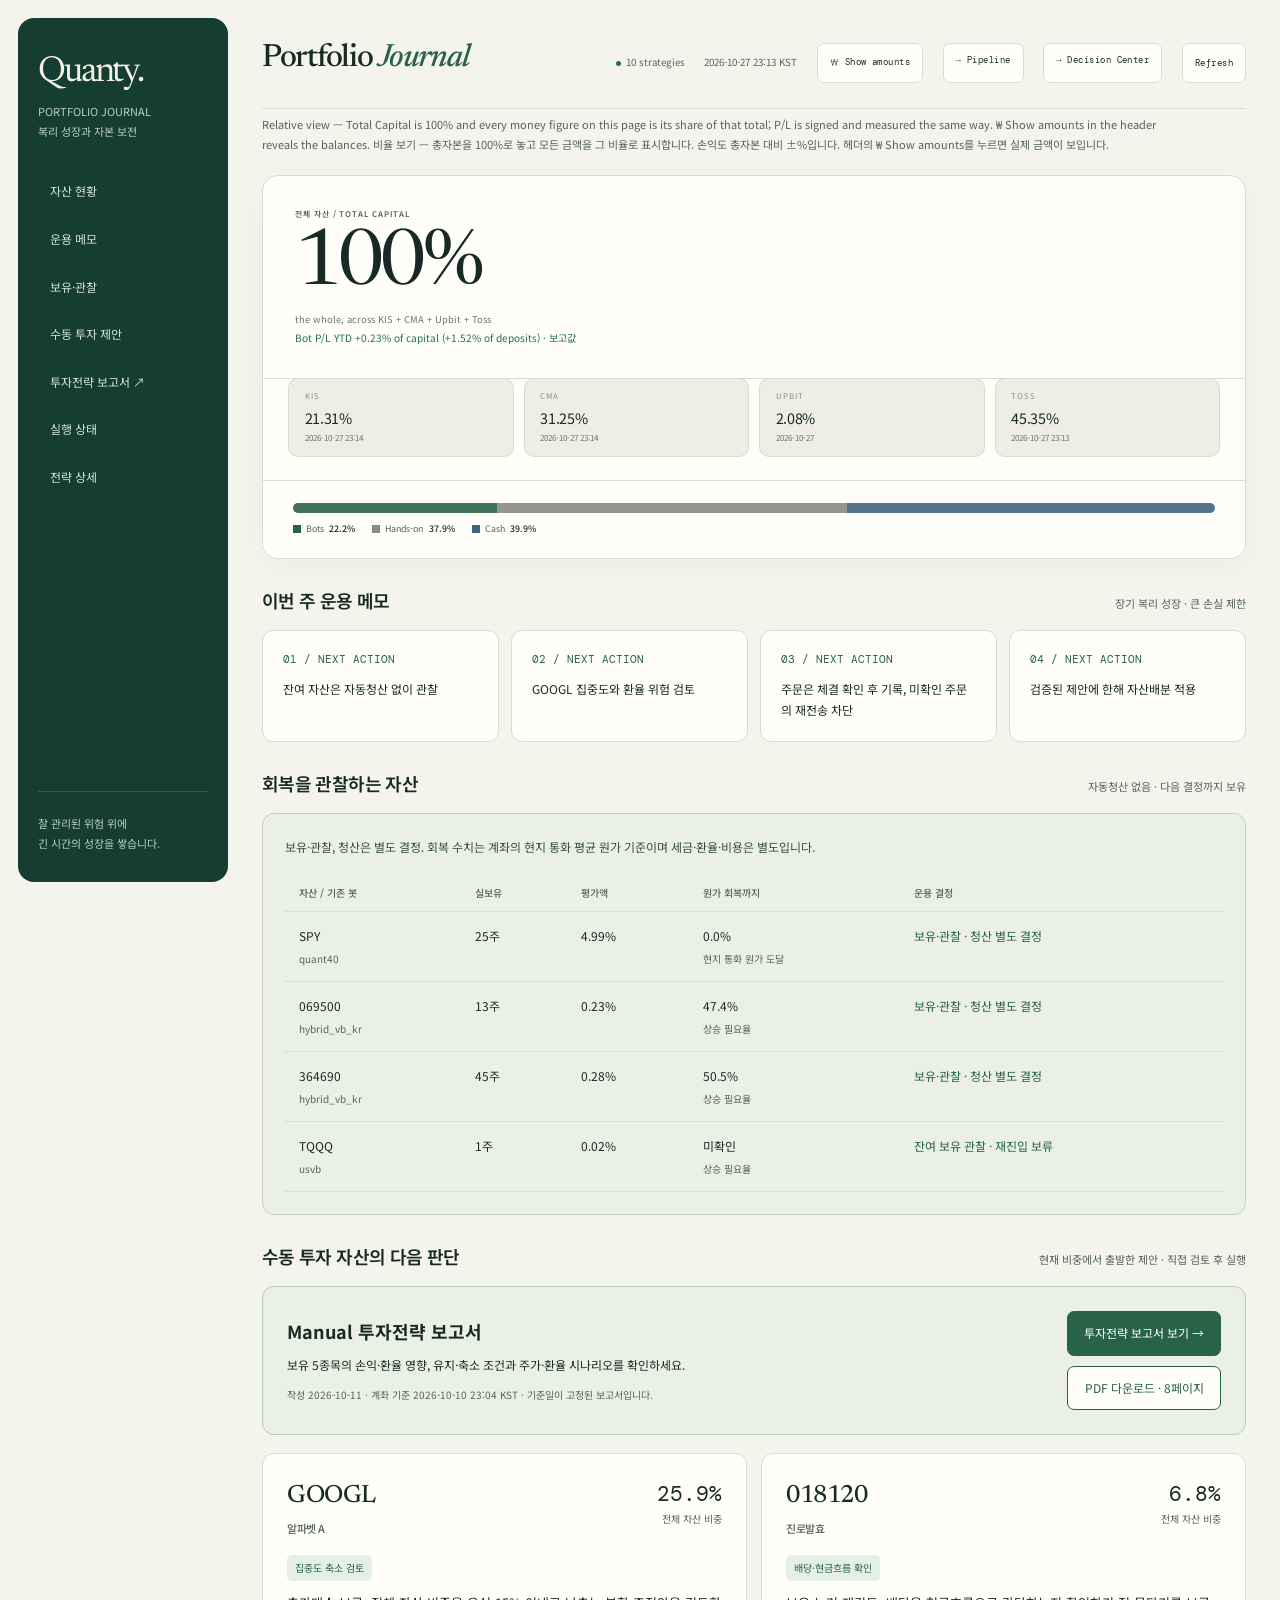
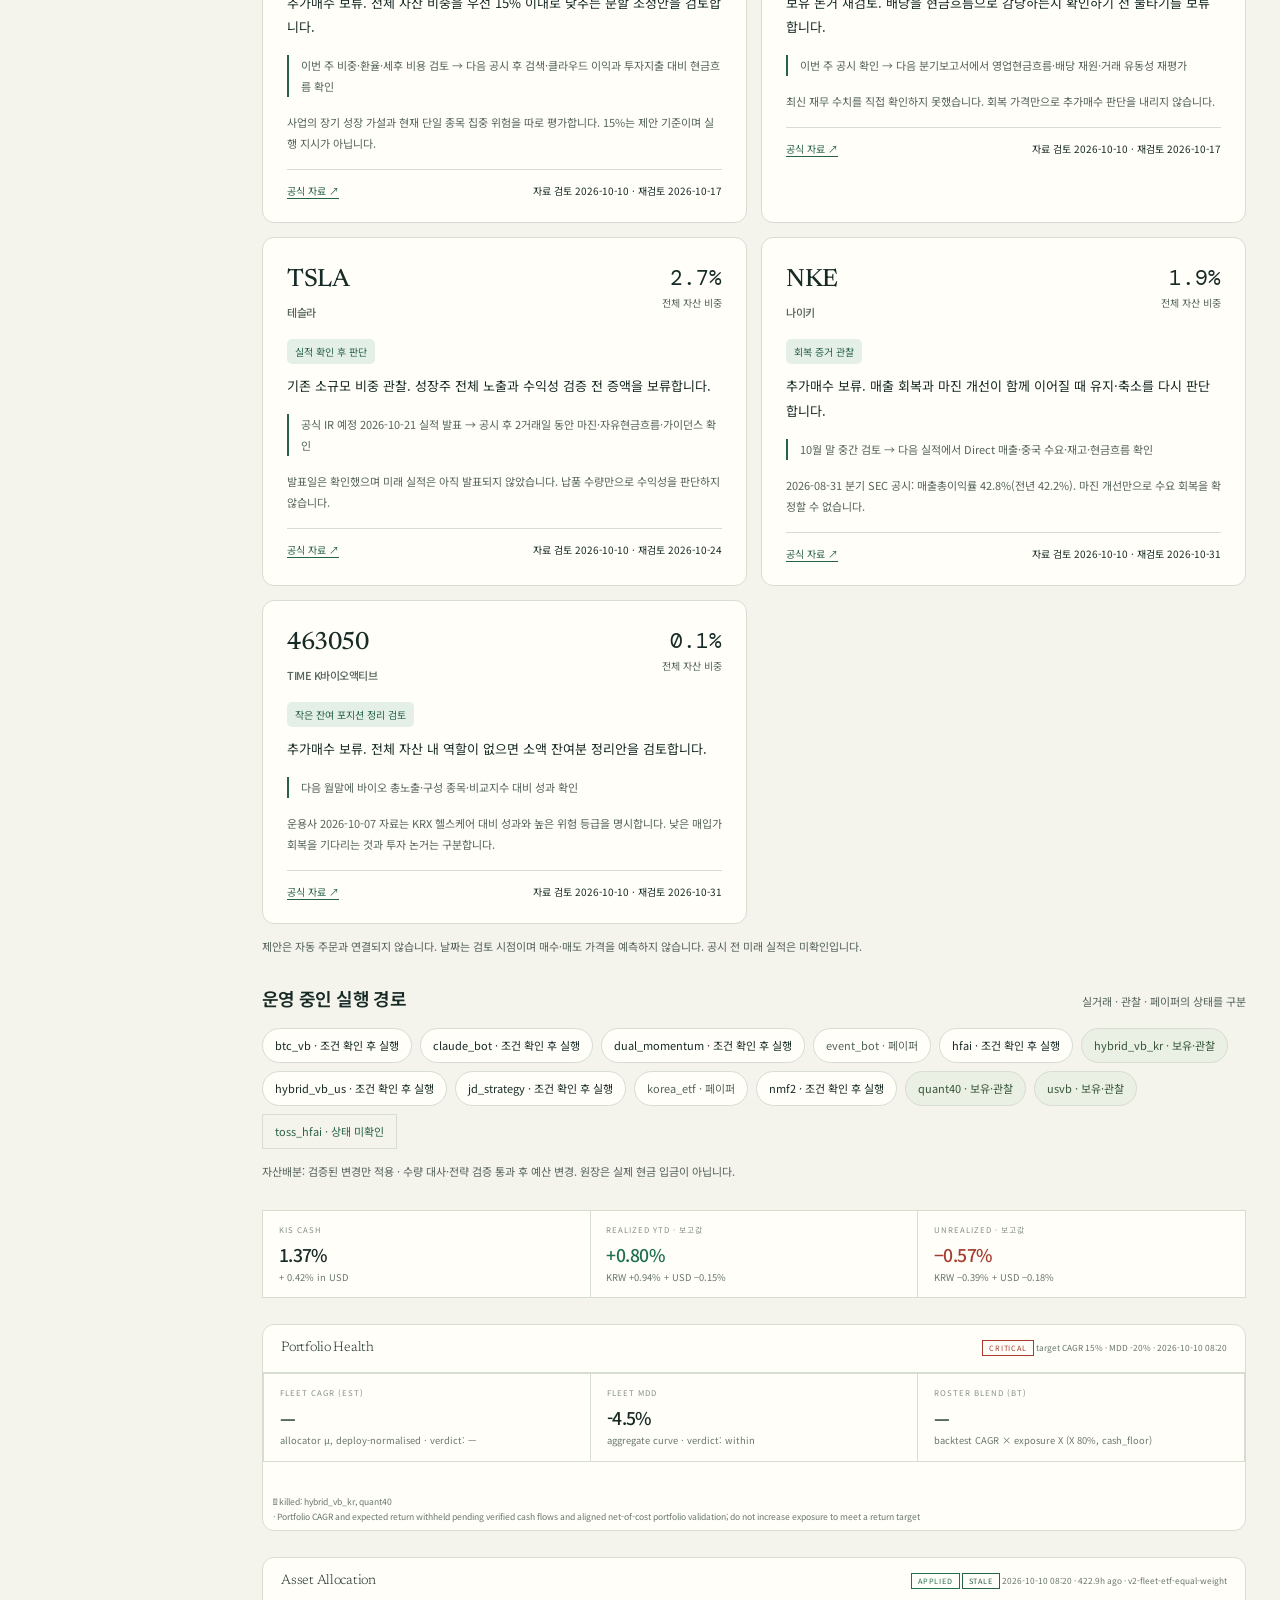
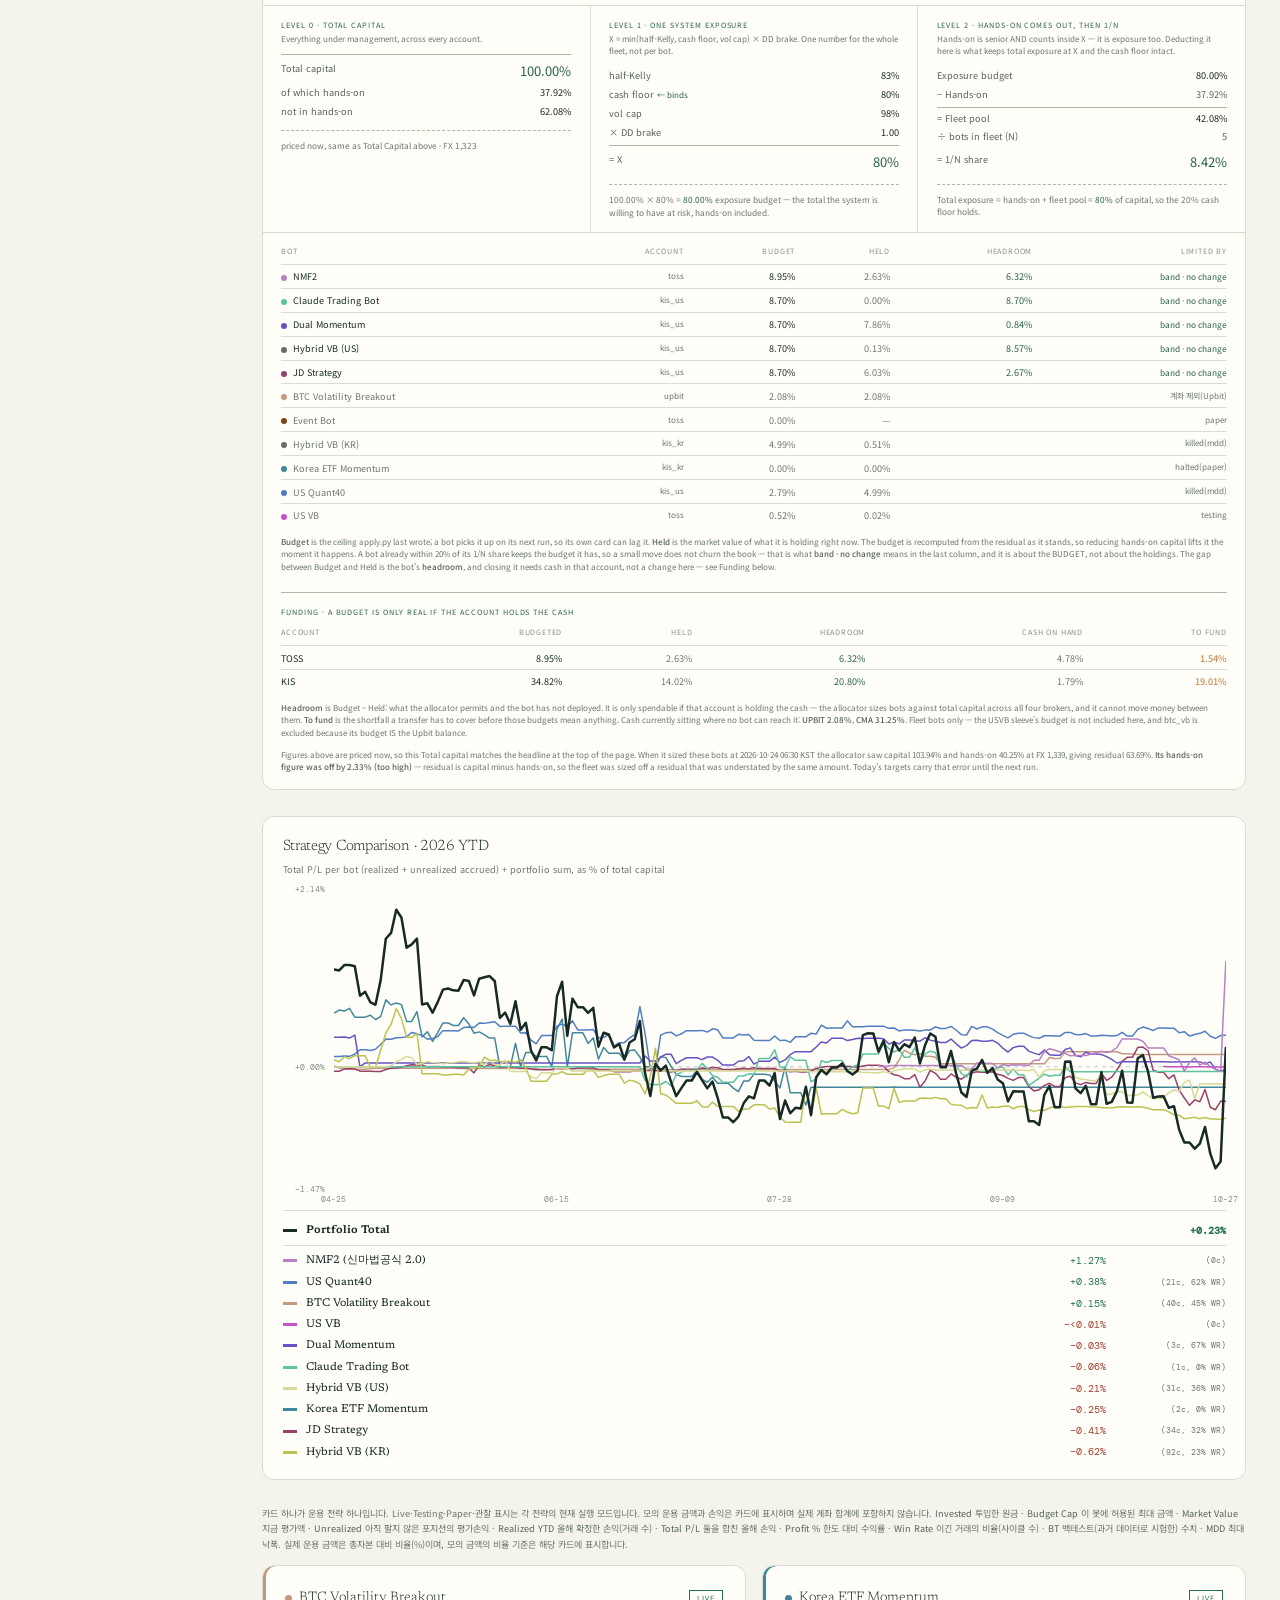
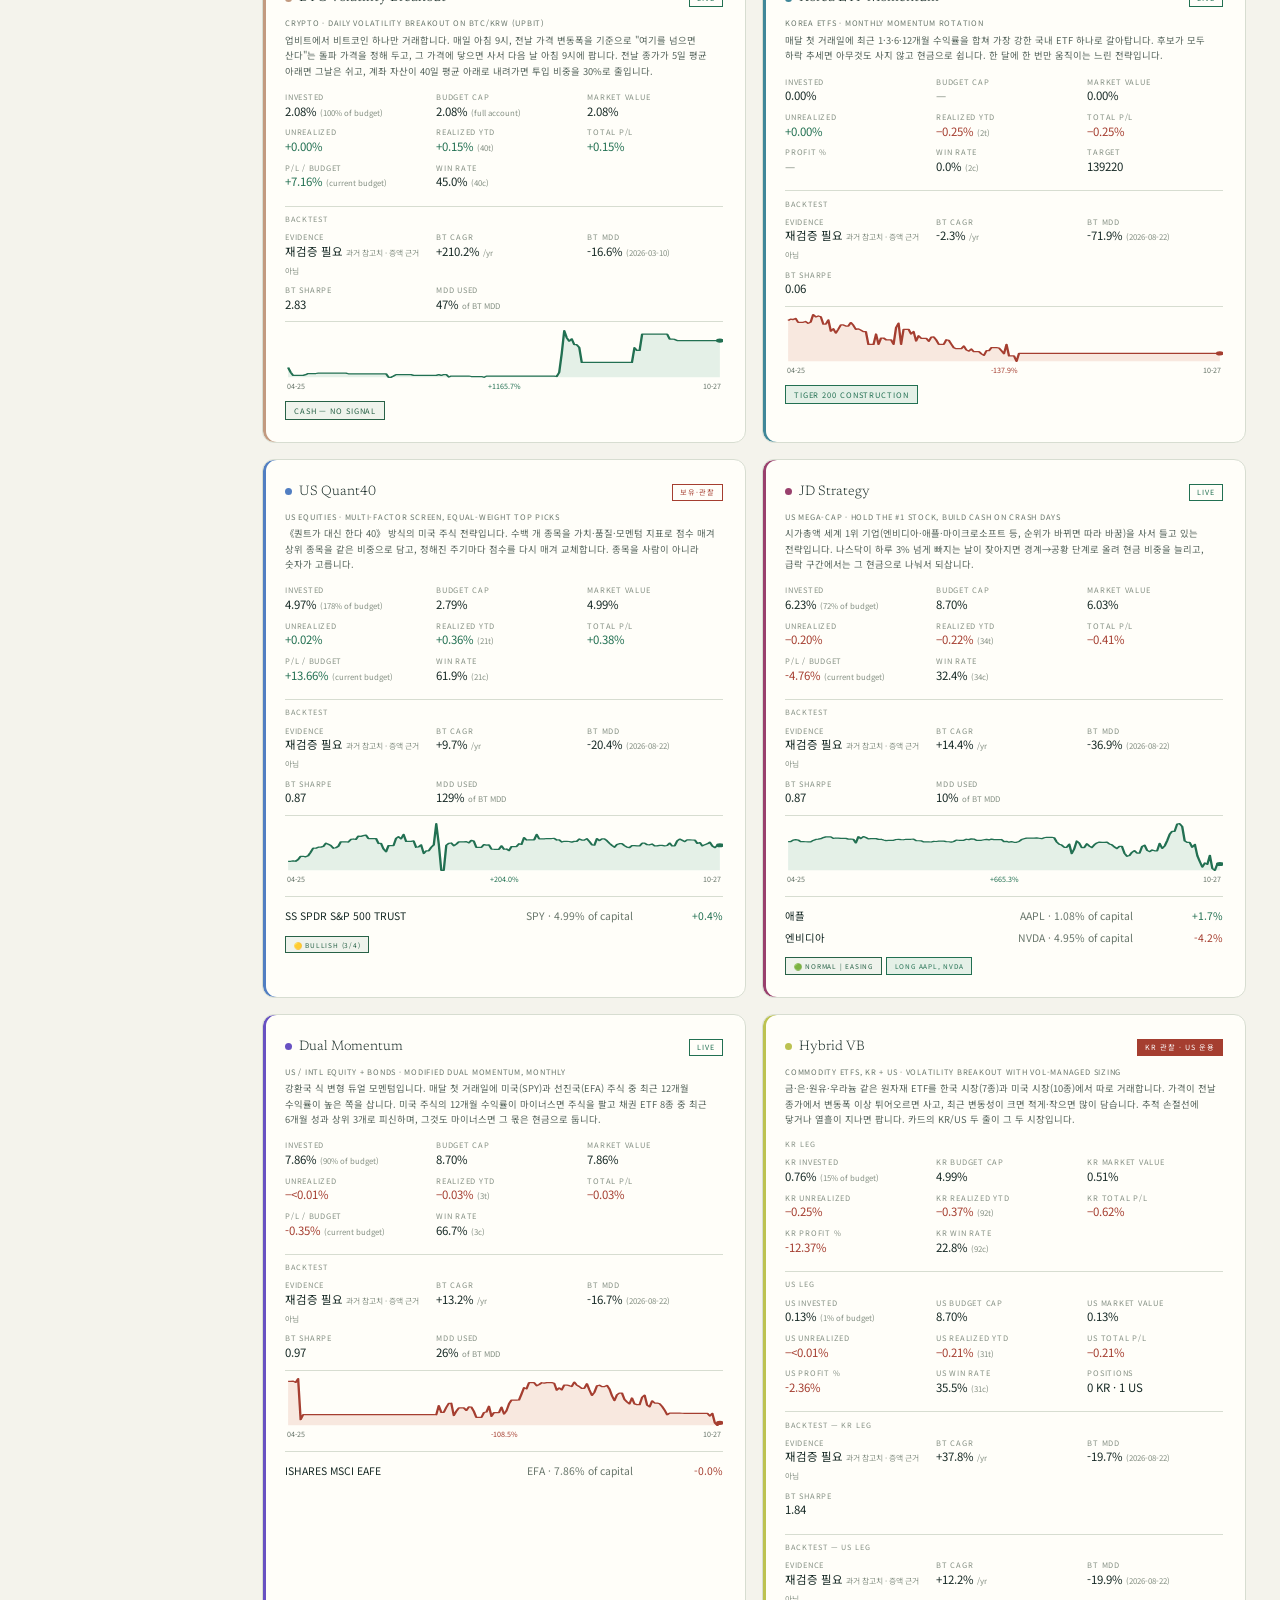
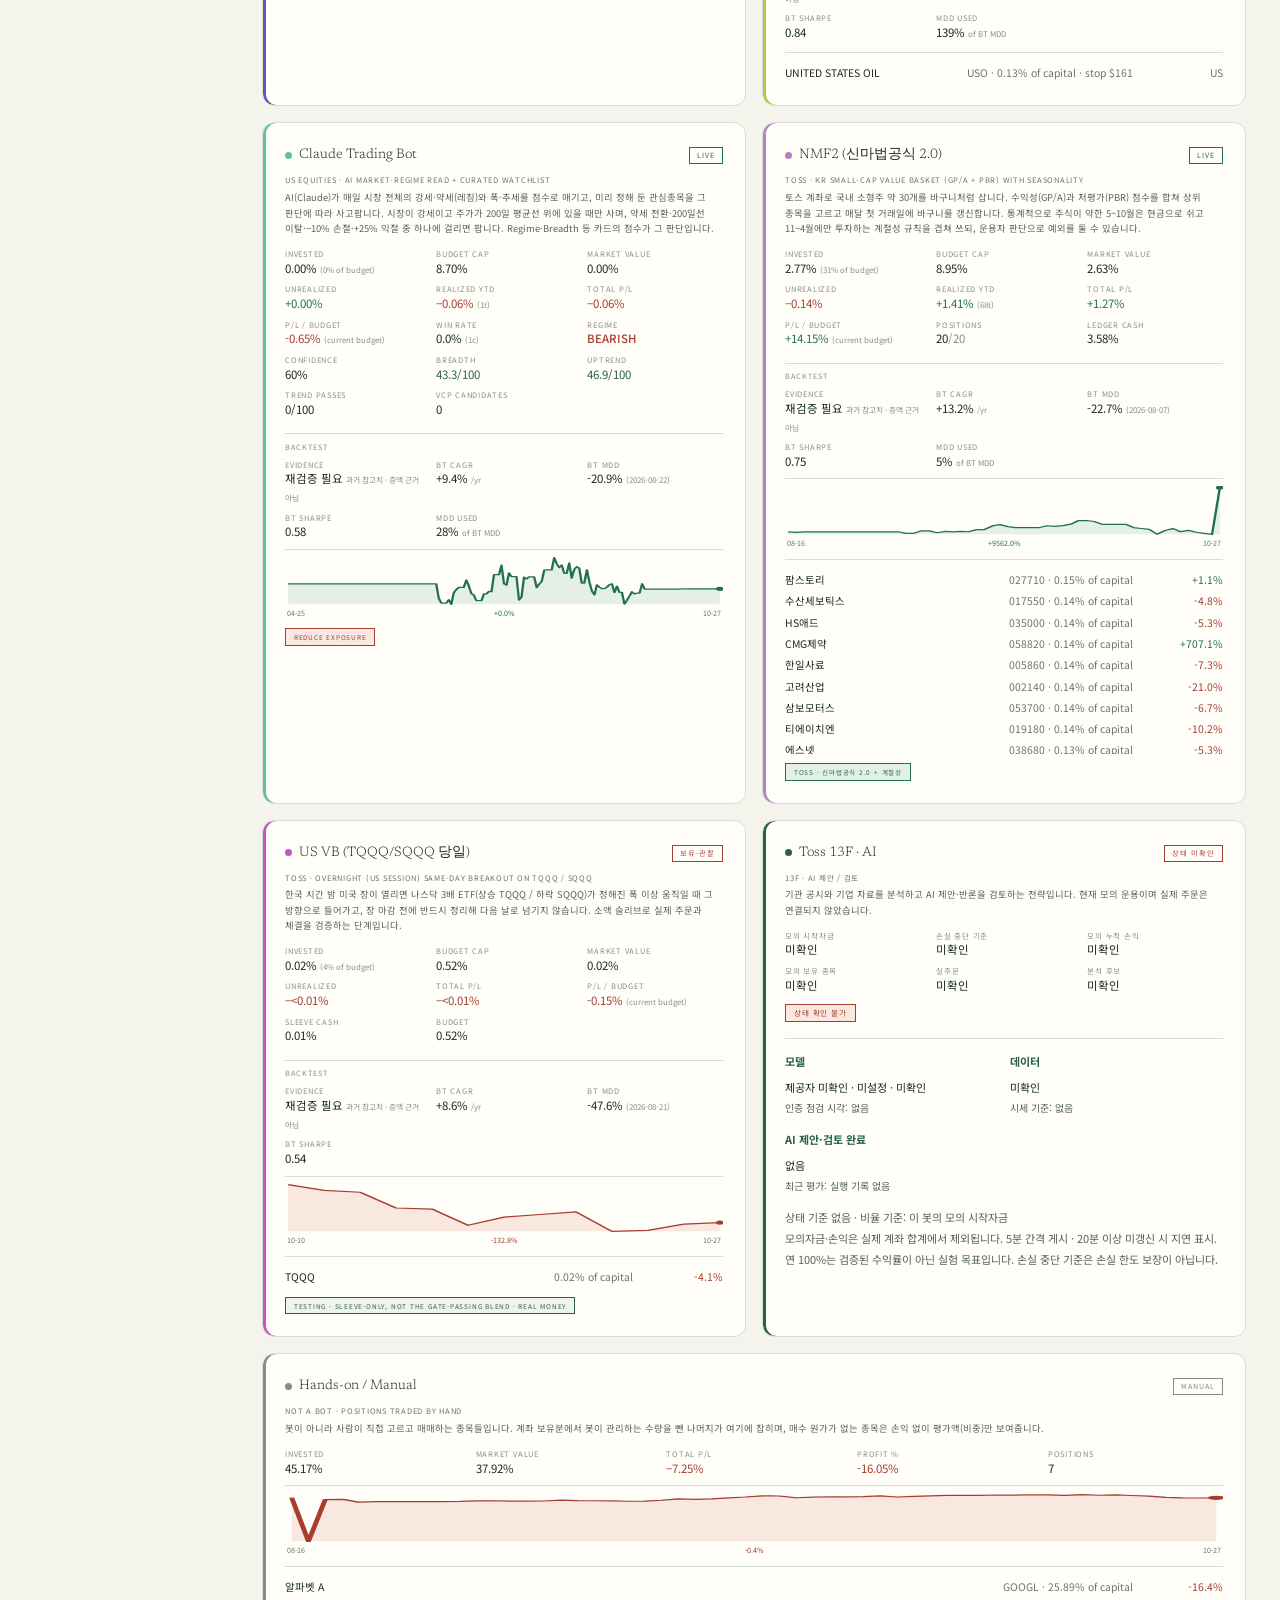
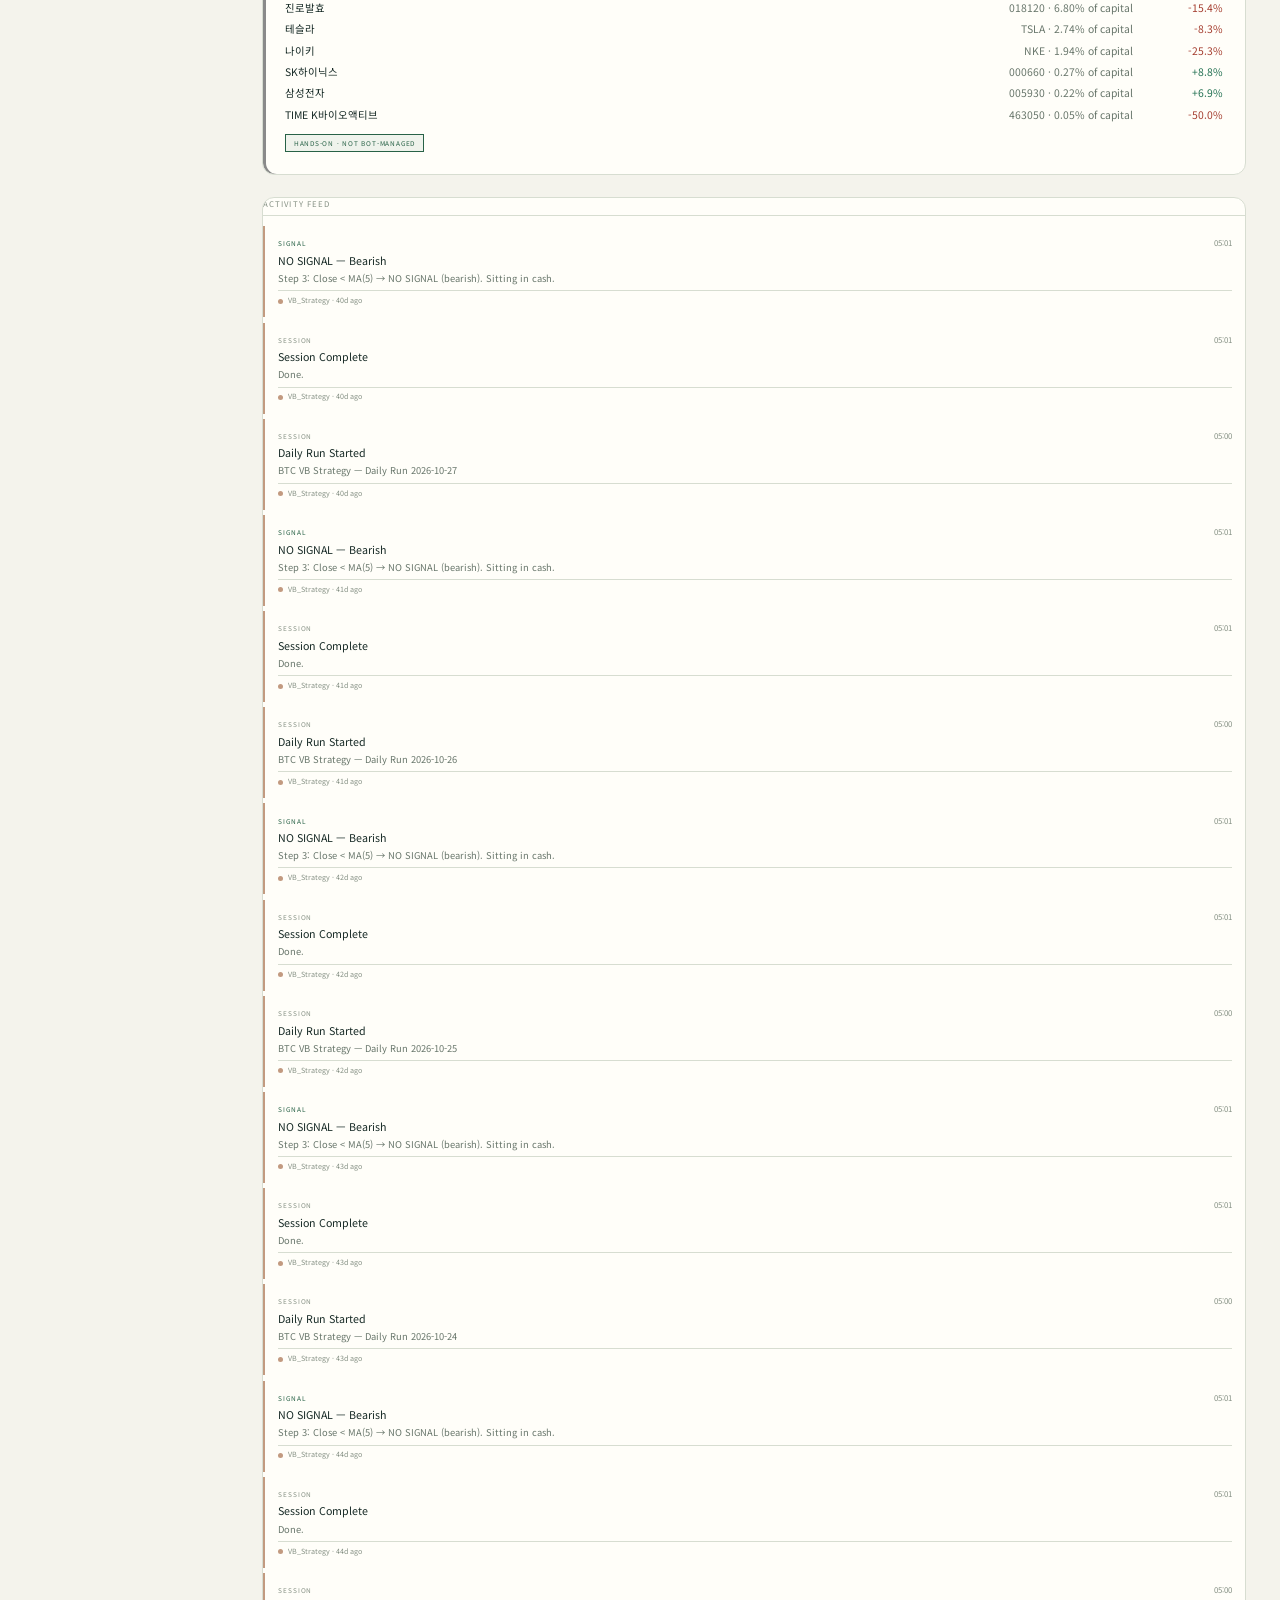
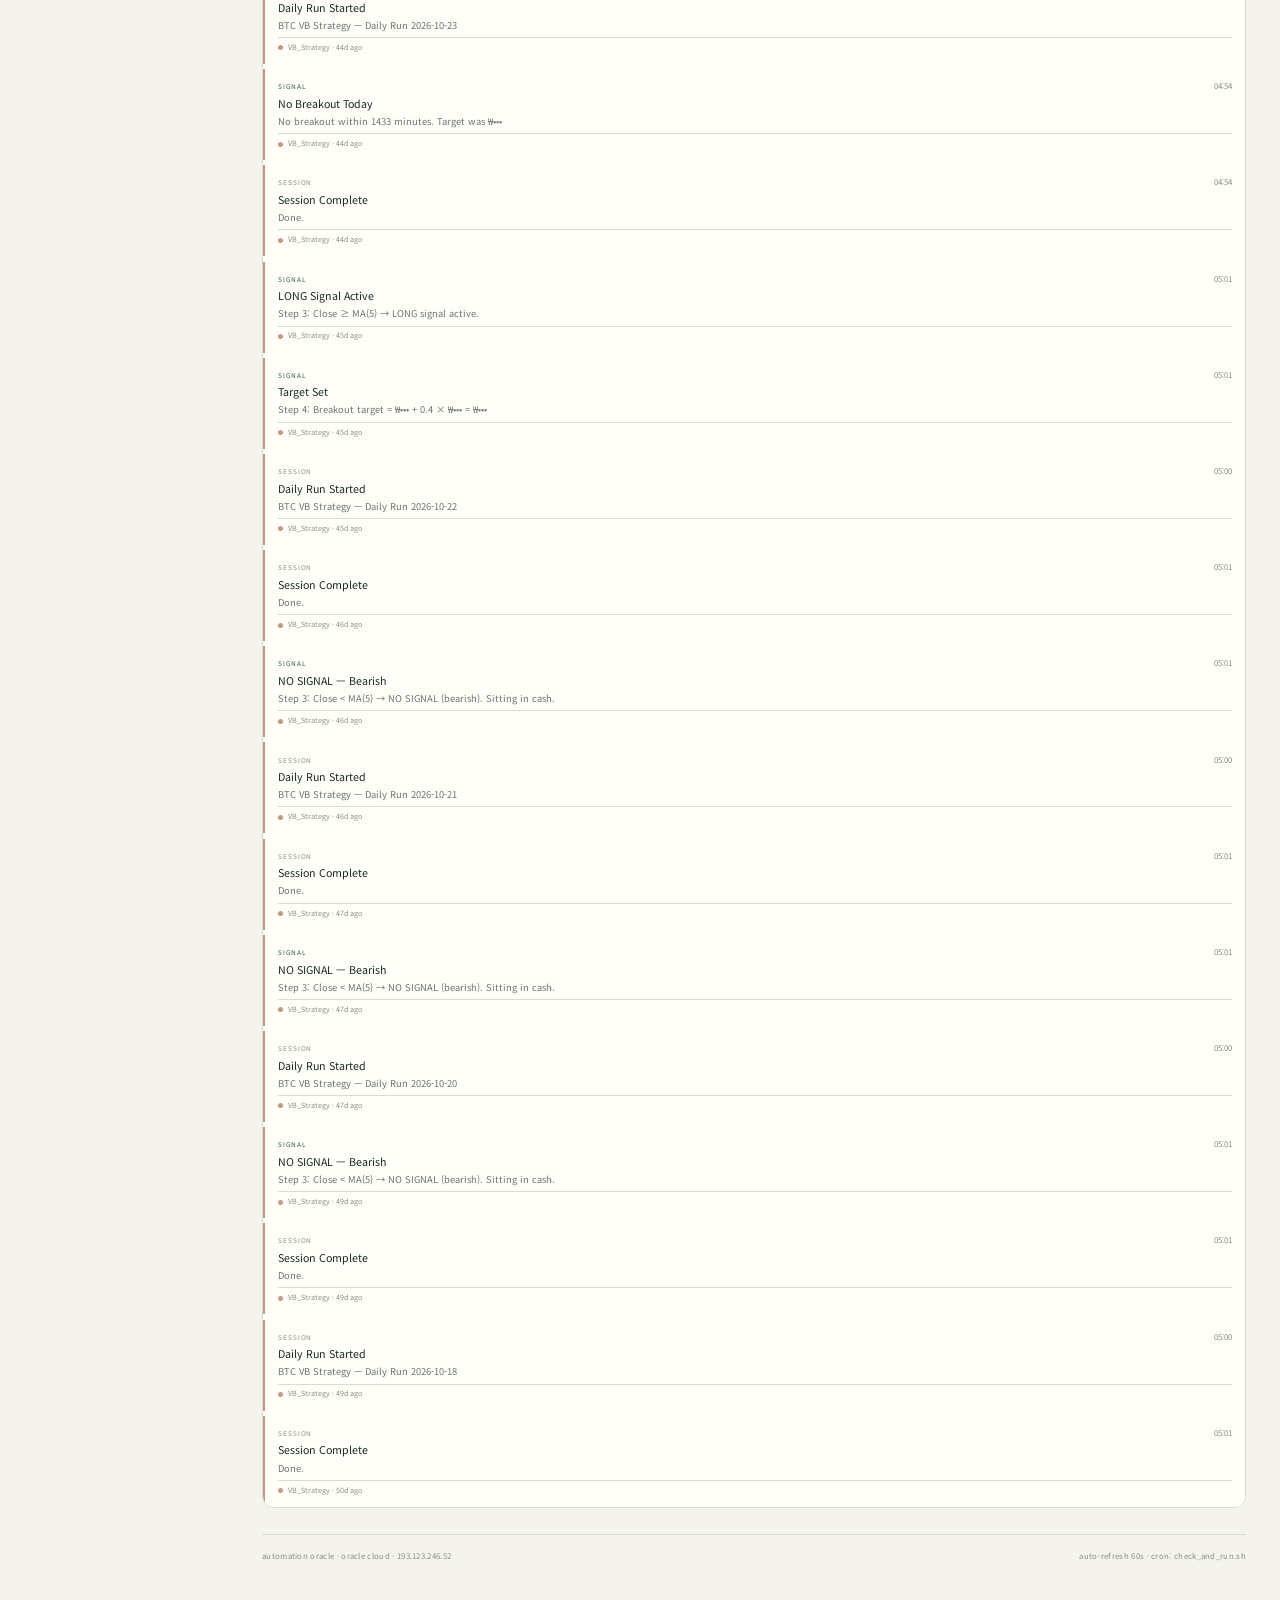
==== commit 2dc7d75f: "Fix total profit accounting and dashboard refresh recovery" ====
--- a/docs/index.html
+++ b/docs/index.html
@@ -1178,25 +1178,39 @@
 // Missing P/L is different: never turn explicit null (including a MULTI leg)
 // into zero or an apparently complete fleet total.
 function botPnlSummary(data, rate) {
-  const result = {realKRW: 0, realUSD: 0, unrealKRW: 0, unrealUSD: 0,
-    totalPlKRW: 0, totalPlUSD: 0, unknownPl: false};
+  const number = value => {
+    if (value == null || typeof value === 'boolean' ||
+        !['number', 'string'].includes(typeof value) || String(value).trim() === '') return null;
+    const n = Number(value);
+    return Number.isFinite(n) ? n : null;
+  };
+  const sum = values => values.length && values.every(v => v !== null)
+    ? number(values.reduce((a, b) => a + b, 0)) : null;
+  const fx = number(rate);
+  const legs = [];
   const add = (card, currency) => {
-    if (!card) { result.unknownPl = true; return; }
-    const unreal = card.unrealized_profit ?? card.profit ?? 0;
-    const real = card.realized_profit_ytd ?? 0;
-    const total = card.total_pl_ytd === null ? null : (card.total_pl_ytd ?? real + unreal);
-    if (total === null || !Number.isFinite(total)) result.unknownPl = true;
-    result['real' + currency] += real;
-    result['unreal' + currency] += unreal;
-    result['totalPl' + currency] += total ?? 0;
+    card = card || {};
+    const real = number(card.realized_profit_ytd);
+    const unreal = number(Object.hasOwn(card, 'unrealized_profit') ? card.unrealized_profit : card.profit);
+    const total = Object.hasOwn(card, 'total_pl_ytd') ? number(card.total_pl_ytd) : sum([real, unreal]);
+    legs.push({currency, real, unreal, total});
   };
   for (const s of data.strategies || []) {
     if (s.id === 'manual' || s.paper_equity || s.pnl_mode === 'paper') continue;
     if (s.currency === 'MULTI') { add(s.kr, 'KRW'); add(s.us, 'USD'); }
-    else if (['KRW', 'USD'].includes(s.currency)) add(s, s.currency);
-    else result.unknownPl = true;
+    else add(s, s.currency);
   }
-  result.total = result.unknownPl ? null : result.totalPlKRW + result.totalPlUSD * rate;
+  const result = {};
+  for (const [key, prefix] of [['real', 'real'], ['unreal', 'unreal'], ['total', 'totalPl']]) {
+    for (const currency of ['KRW', 'USD']) {
+      const values = legs.filter(leg => leg.currency === currency).map(leg => leg[key]);
+      result[prefix + currency] = values.length ? sum(values) : 0;
+    }
+    result[key] = sum(legs.map(leg => leg.currency === 'KRW' ? leg[key]
+      : leg.currency === 'USD' && leg[key] !== null && fx !== null && fx > 0
+        ? number(leg[key] * fx) : null));
+  }
+  result.unknownPl = result.total === null;
   return result;
 }
 
@@ -1468,6 +1482,7 @@
   if (!series || series.length < 2) return '';
 
   const values = series.map(p => p[1]);
+  if (values.some(v => !Number.isFinite(v))) return '<div class="sparkline-meta">손익 이력 미확인</div>';
   const dates = series.map(p => p[0]);
   const minV = Math.min(...values);
   const maxV = Math.max(...values);
@@ -1524,6 +1539,7 @@
     // Toss-account bot. Its P/L runs at a ~W50k scale against the others' millions,
     // so the line hugs zero — that is honest for a W1M sleeve, not a bug.
     nmf2:          { name: 'NMF2 (신마법공식 2.0)',     stratId: 'nmf2' },
+    usvb:          { name: 'US VB',                    stratId: 'usvb' },
     hybrid_vb_kr:  { name: 'Hybrid VB (KR)',          stratId: 'hybrid_vb',     sub: 'kr' },
     hybrid_vb_us:  { name: 'Hybrid VB (US)',          stratId: 'hybrid_vb',     sub: 'us' },
   };
@@ -1532,7 +1548,10 @@
   (strategies || []).forEach(s => { stratIndex[s.id] = s; });
 
   const allDates = new Set();
-  const prepared = Object.keys(seriesMeta).map(key => {
+  const prepared = Object.keys(seriesMeta).filter(key => {
+    const strategy = stratIndex[seriesMeta[key].stratId] || {};
+    return !strategy.paper_equity && strategy.pnl_mode !== 'paper';
+  }).map(key => {
     const meta = seriesMeta[key];
     const raw = (equitySeries || {})[key] || [];
     const strat = stratIndex[meta.stratId] || {};
@@ -1606,9 +1625,15 @@
     : '';
 
   const linesSvg = prepared.filter(p => !p.insufficient).map(p => {
-    const pts = p.points.map(pt => `${xFor(dateToIdx[pt.date]).toFixed(1)},${yFor(pt.val).toFixed(1)}`).join(' ');
+    // Unknown observations break the line; JavaScript must not plot null at zero.
+    const segments = [[]];
+    for (const pt of p.points) {
+      if (!Number.isFinite(pt.val)) { segments.push([]); continue; }
+      segments[segments.length - 1].push(`${xFor(dateToIdx[pt.date]).toFixed(1)},${yFor(pt.val).toFixed(1)}`);
+    }
     const sw = p.isPortfolio ? 2.5 : 1.5;
-    return `<polyline data-key="${p.key}" points="${pts}" fill="none" stroke="${p.color}" stroke-width="${sw}" stroke-linejoin="round" stroke-linecap="round" vector-effect="non-scaling-stroke"/>`;
+    return segments.filter(points => points.length).map(points =>
+      `<polyline data-key="${p.key}" points="${points.join(' ')}" fill="none" stroke="${p.color}" stroke-width="${sw}" stroke-linejoin="round" stroke-linecap="round" vector-effect="non-scaling-stroke"/>`).join('');
   }).join('');
 
   const cursor = `<line class="cmp-cursor" x1="0" y1="0" x2="0" y2="${VB}" stroke="var(--tx2)" stroke-width="0.5" stroke-dasharray="3,3" vector-effect="non-scaling-stroke" style="display:none"/>`;
@@ -1618,6 +1643,7 @@
   // In relative view the same value is its signed share of Total Capital;
   // the series themselves stay in KRW, only the labels change.
   const fmtKrw = (v) => {
+    if (!Number.isFinite(v)) return '미확인';
     if (!VIEW.amounts) return fmtPct(v, true);
     const sign = v >= 0 ? '+' : '−';
     const a = Math.abs(v);
@@ -2148,13 +2174,14 @@
 
   // ── Sum live bot P/L from the published card totals (per currency)
   const positionUnverified = data.position_reconciliation && data.position_reconciliation.status !== 'verified';
-  const {realKRW, realUSD, unrealKRW, unrealUSD, totalPlKRW, totalPlUSD, unknownPl} = botPnlSummary(data, exchangeRate);
-  const unrealCombined = unrealKRW + unrealUSD * exchangeRate;
-  const realCombined   = realKRW   + realUSD   * exchangeRate;
-  const totalPnlCombined = totalPlKRW + totalPlUSD * exchangeRate;
-  const plAdjustment = totalPnlCombined - realCombined - unrealCombined;
-  const originalDeposit = portfolio.original_deposit_krw || 0;
-  const totalPnlPct = originalDeposit > 0 ? (totalPnlCombined / originalDeposit * 100) : null;
+  const {realKRW, realUSD, unrealKRW, unrealUSD, unknownPl,
+    real: realCombined, unreal: unrealCombined, total: totalPnlCombined} = botPnlSummary(data,
+      portfolio.exchange_rate_quality === 'fallback' ? null : portfolio.exchange_rate);
+  const plAdjustment = totalPnlCombined !== null && realCombined !== null && unrealCombined !== null
+    ? totalPnlCombined - realCombined - unrealCombined : null;
+  const originalDeposit = Number(portfolio.original_deposit_krw);
+  const totalPnlPct = !unknownPl && Number.isFinite(originalDeposit) && originalDeposit > 0
+    ? (totalPnlCombined / originalDeposit * 100) : null;
 
   // ── Total-Capital hero
   // Jae runs most of his money by hand, in front of the bots, and it lives in
@@ -2279,9 +2306,9 @@
     { lbl: 'KIS Cash', val: won(cashKRW),
       sub: VIEW.amounts ? '$' + cashUSD.toLocaleString(undefined, {maximumFractionDigits: 0}) + ' USD'
                         : '+ ' + fmtVal(cashUSD, 'USD') + ' in USD' },
-    { lbl: 'Realized YTD · 보고값', val: unknownPl ? '미확인' : fmtPnl(realCombined, 'KRW'), cls: pnlClass(realCombined), sub: 'KRW ' + fmtPnl(realKRW, 'KRW') + ' + USD ' + fmtPnl(realUSD, 'USD') },
-    { lbl: 'Unrealized · 보고값', val: unknownPl ? '미확인' : fmtPnl(unrealCombined, 'KRW'), cls: pnlClass(unrealCombined), sub: 'KRW ' + fmtPnl(unrealKRW, 'KRW') + ' + USD ' + fmtPnl(unrealUSD, 'USD') },
-    ...(!unknownPl && Math.abs(plAdjustment) >= 1 ? [{ lbl: 'P/L adjustments', val: fmtPnl(plAdjustment, 'KRW'), cls: pnlClass(plAdjustment), sub: 'Included in bot total P/L' }] : []),
+    { lbl: 'Realized YTD · 보고값', val: realCombined === null ? '미확인' : fmtPnl(realCombined, 'KRW'), cls: realCombined === null ? '' : pnlClass(realCombined), sub: realCombined === null ? '손익 구성 데이터 누락' : 'KRW ' + fmtPnl(realKRW, 'KRW') + ' + USD ' + fmtPnl(realUSD, 'USD') },
+    { lbl: 'Unrealized · 보고값', val: unrealCombined === null ? '미확인' : fmtPnl(unrealCombined, 'KRW'), cls: unrealCombined === null ? '' : pnlClass(unrealCombined), sub: unrealCombined === null ? '손익 구성 데이터 누락' : 'KRW ' + fmtPnl(unrealKRW, 'KRW') + ' + USD ' + fmtPnl(unrealUSD, 'USD') },
+    ...(plAdjustment !== null && Math.abs(plAdjustment) >= 1 ? [{ lbl: 'P/L adjustments', val: fmtPnl(plAdjustment, 'KRW'), cls: pnlClass(plAdjustment), sub: 'Included in bot total P/L' }] : []),
   ] : [
     { lbl: 'KIS Cash', val: '—', sub: 'Waiting for data update' },
     { lbl: 'Realized YTD', val: '—', sub: 'Waiting for data update' },
@@ -2813,37 +2840,57 @@
 
 // ═══ Data Fetching ════════════════════════════════════════
 let refreshTimer = null;
+let loadInProgress = false;
+
+async function fetchJson(path, timeoutMs = 10000) {
+  const controller = new AbortController();
+  const timer = setTimeout(() => controller.abort(), timeoutMs);
+  try {
+    const response = await fetch(path, { cache: 'no-store', signal: controller.signal });
+    if (!response.ok) throw new Error(response.status);
+    return await response.json();
+  } finally {
+    clearTimeout(timer);
+  }
+}
 
 async function load() {
+  if (loadInProgress) return;
+  loadInProgress = true;
+  clearTimeout(refreshTimer);
   try {
-    const [res, histRes, hfaiRes] = await Promise.all([
-      // no-store 필수. 기본 캐시로 두면 발행이 끝난 뒤에도 브라우저가 직전
-      // 빌드의 JSON 을 그대로 재생한다 — 2026-08-20 19:27 발행 직후에도
-      // 열려 있던 탭은 16:00 값(수동 1.85억, 이미 판 빙그레 포함)을 계속
-      // 보여줬다. 60초 자동 새로고침도 같은 캐시를 다시 읽으니 소용없다.
-      // decision.html 은 처음부터 no-store 였다 — 여기만 빠져 있었다.
-      fetch('data/dashboard_data.json', { cache: 'no-store' }),
-      fetch('data/equity_history.json', { cache: 'no-store' }).catch(()=>null),
-      fetch('data/hfai_status.json', { cache: 'no-store' }).catch(()=>null)
+    const [data, history, hfai] = await Promise.all([
+      fetchJson('data/dashboard_data.json'),
+      fetchJson('data/equity_history.json', 3000).catch(() => null),
+      fetchJson('data/hfai_status.json', 3000).catch(() => null)
     ]);
-    if (!res.ok) throw new Error(res.status);
-    const data = await res.json();
-    if (histRes && histRes.ok) {
-      const eqData = await histRes.json();
-      if (!data.equity_series) data.equity_series = eqData;
-    }
-    data.hfai_status = hfaiRes && hfaiRes.ok ? await hfaiRes.json().catch(()=>null) : null;
+    if (!data.equity_series && history) data.equity_series = history;
+    data.hfai_status = hfai;
+    render(data);
     LAST_DATA = data;
-    render(data);
   } catch (e) {
     const app = document.querySelector('#app');
+    let status = document.querySelector('#refresh-status');
+    if (!status) {
+      status = document.createElement('div');
+      status.id = 'refresh-status';
+      status.className = 'recon-warn';
+      status.setAttribute('role', 'status');
+      app.prepend(status);
+    }
+    status.textContent = LAST_DATA
+      ? 'Refresh failed. Showing the last loaded snapshot; retrying in 60 seconds. '
+      : 'Dashboard data unavailable. Retrying in 60 seconds. ';
+    const retry = document.createElement('button');
+    retry.className = 'refresh-btn';
+    retry.textContent = 'Retry now';
+    retry.onclick = load;
+    status.appendChild(retry);
     const loader = document.querySelector('#loader');
-    if (loader) {
-      app.innerHTML = '<header class="hdr fade-in"><h1>Automation <em>Oracle</em></h1>' +
-        '<div class="hdr-right"><a class="refresh-btn" href="pipeline.html" style="text-decoration:none">→ Pipeline</a> <a class="refresh-btn" href="decision.html" style="text-decoration:none">→ Decision Center</a></div></header>' +
-        '<div style="padding:3rem 0;text-align:center;color:var(--tx3);font-size:0.8rem">' +
-        'Dashboard data not available. Updated daily after market close.</div>';
-    }
+    if (loader) loader.remove();
+  } finally {
+    loadInProgress = false;
+    refreshTimer = setTimeout(load, 60000);
   }
 }
 
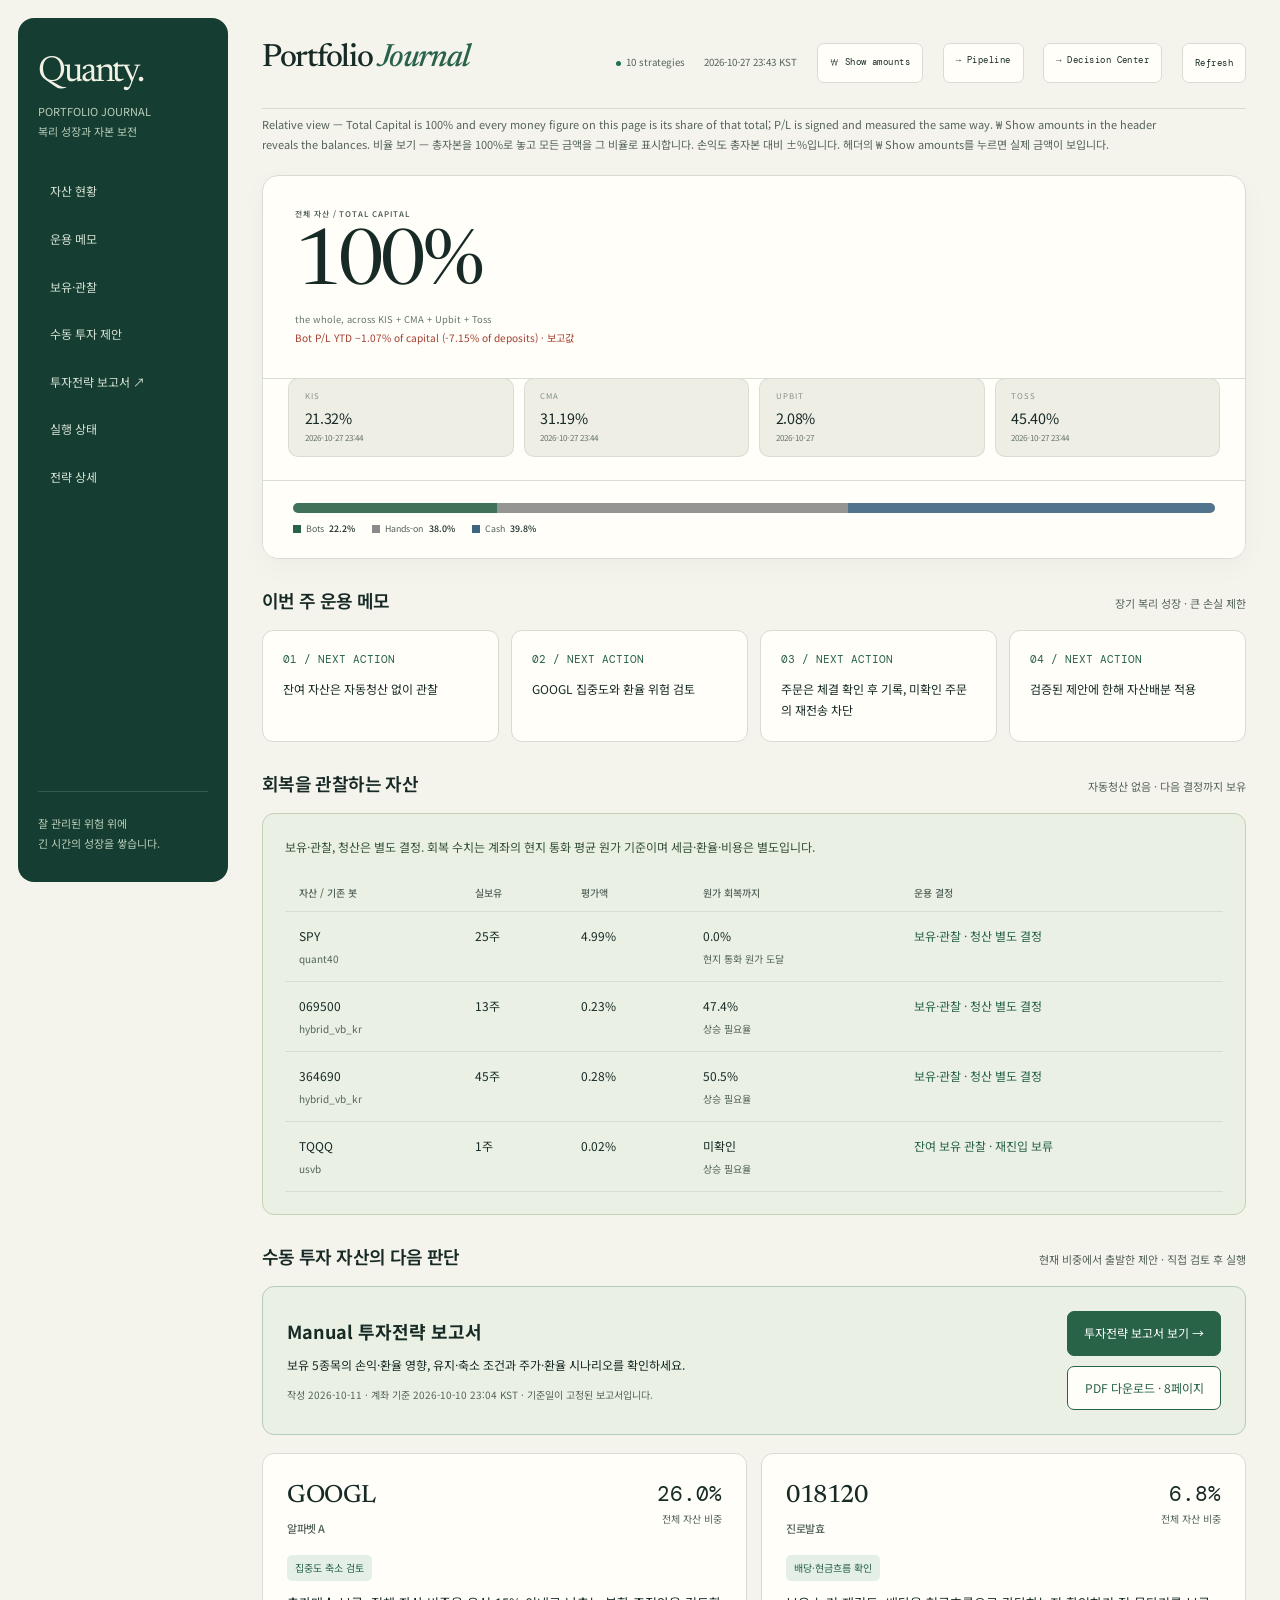
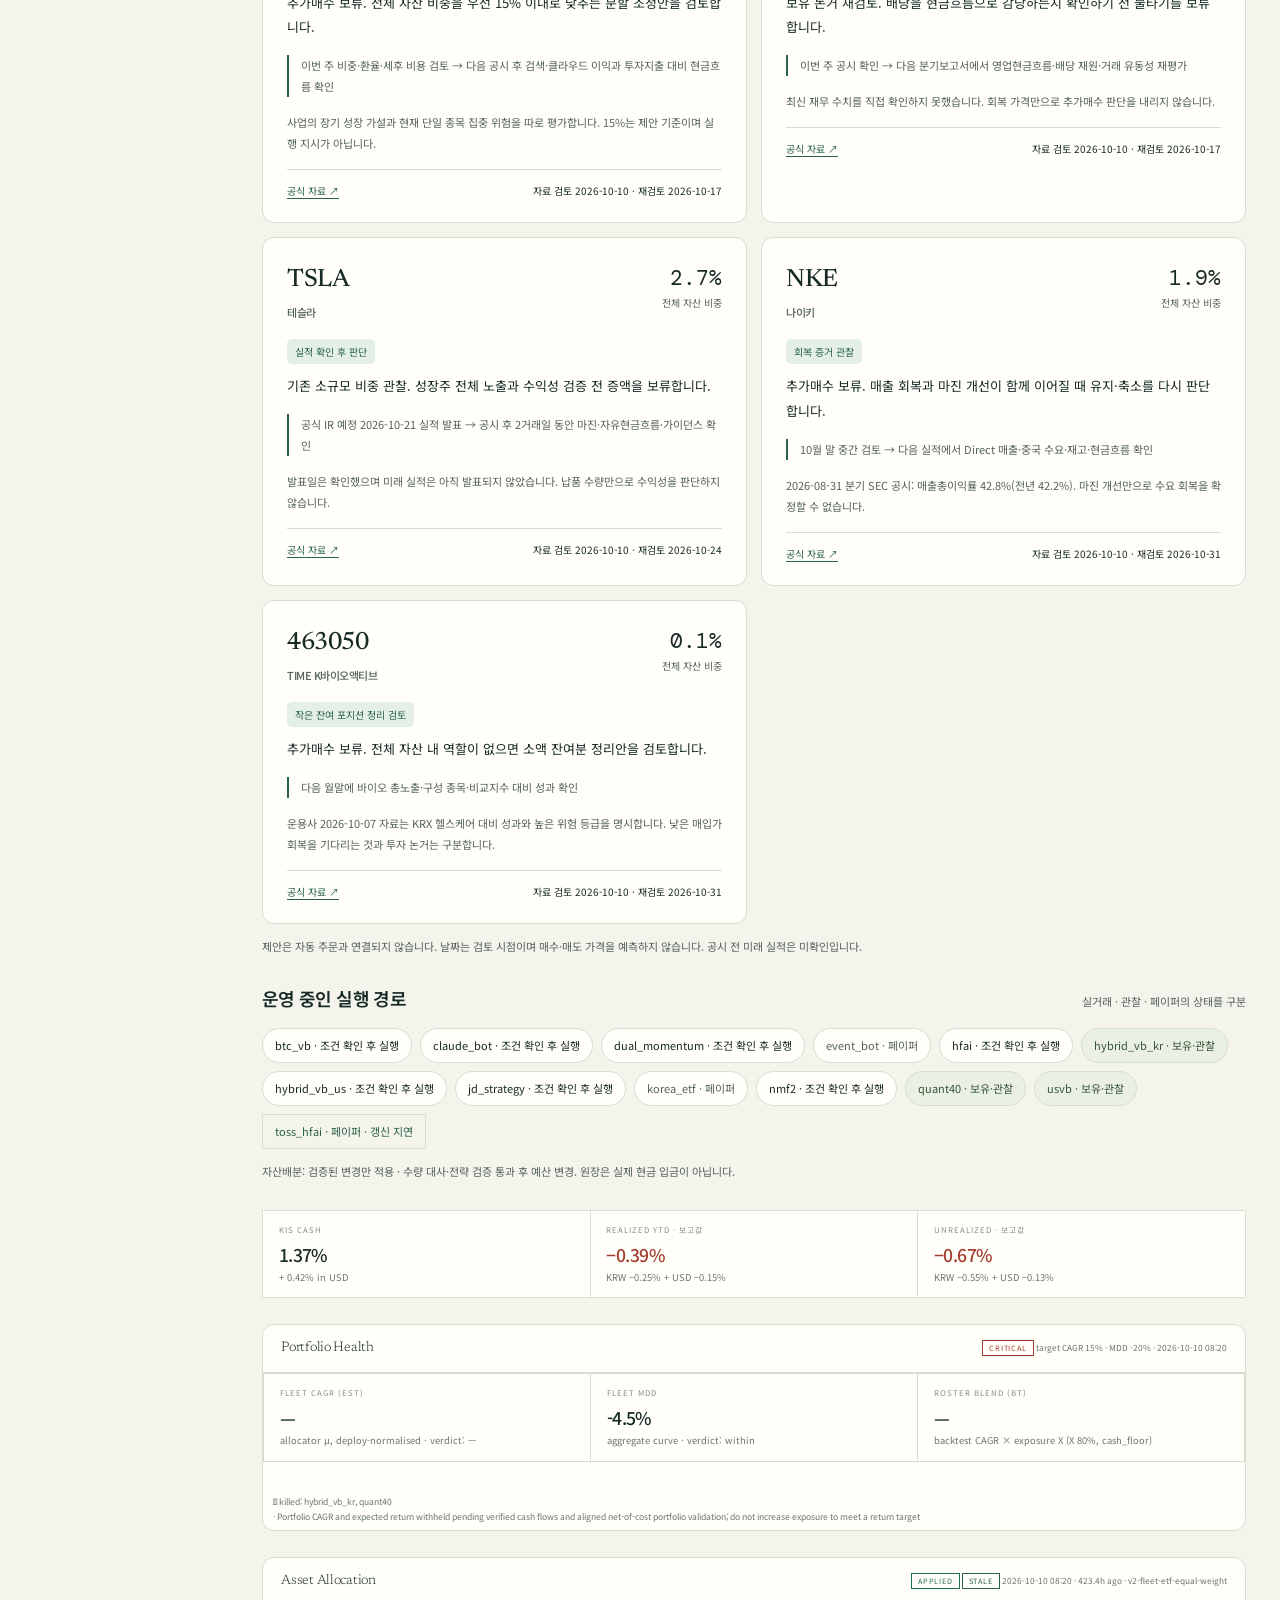
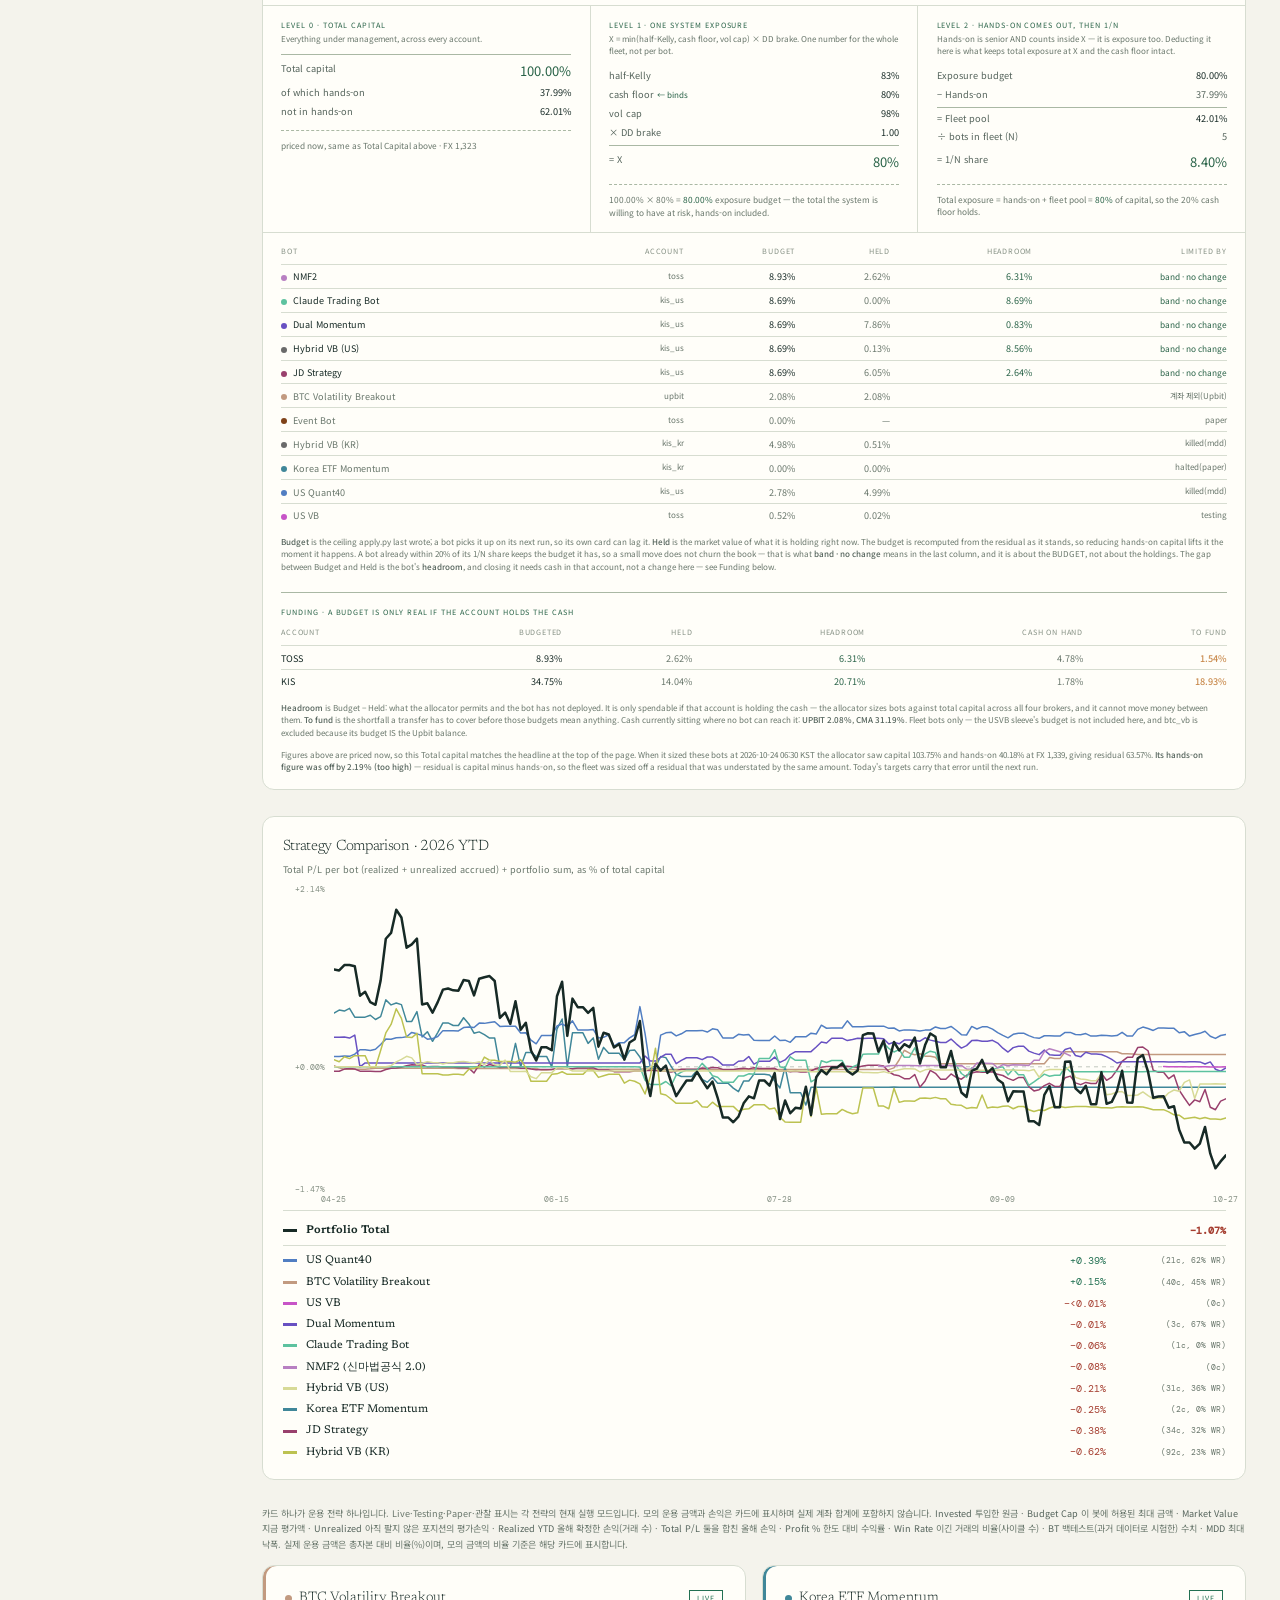
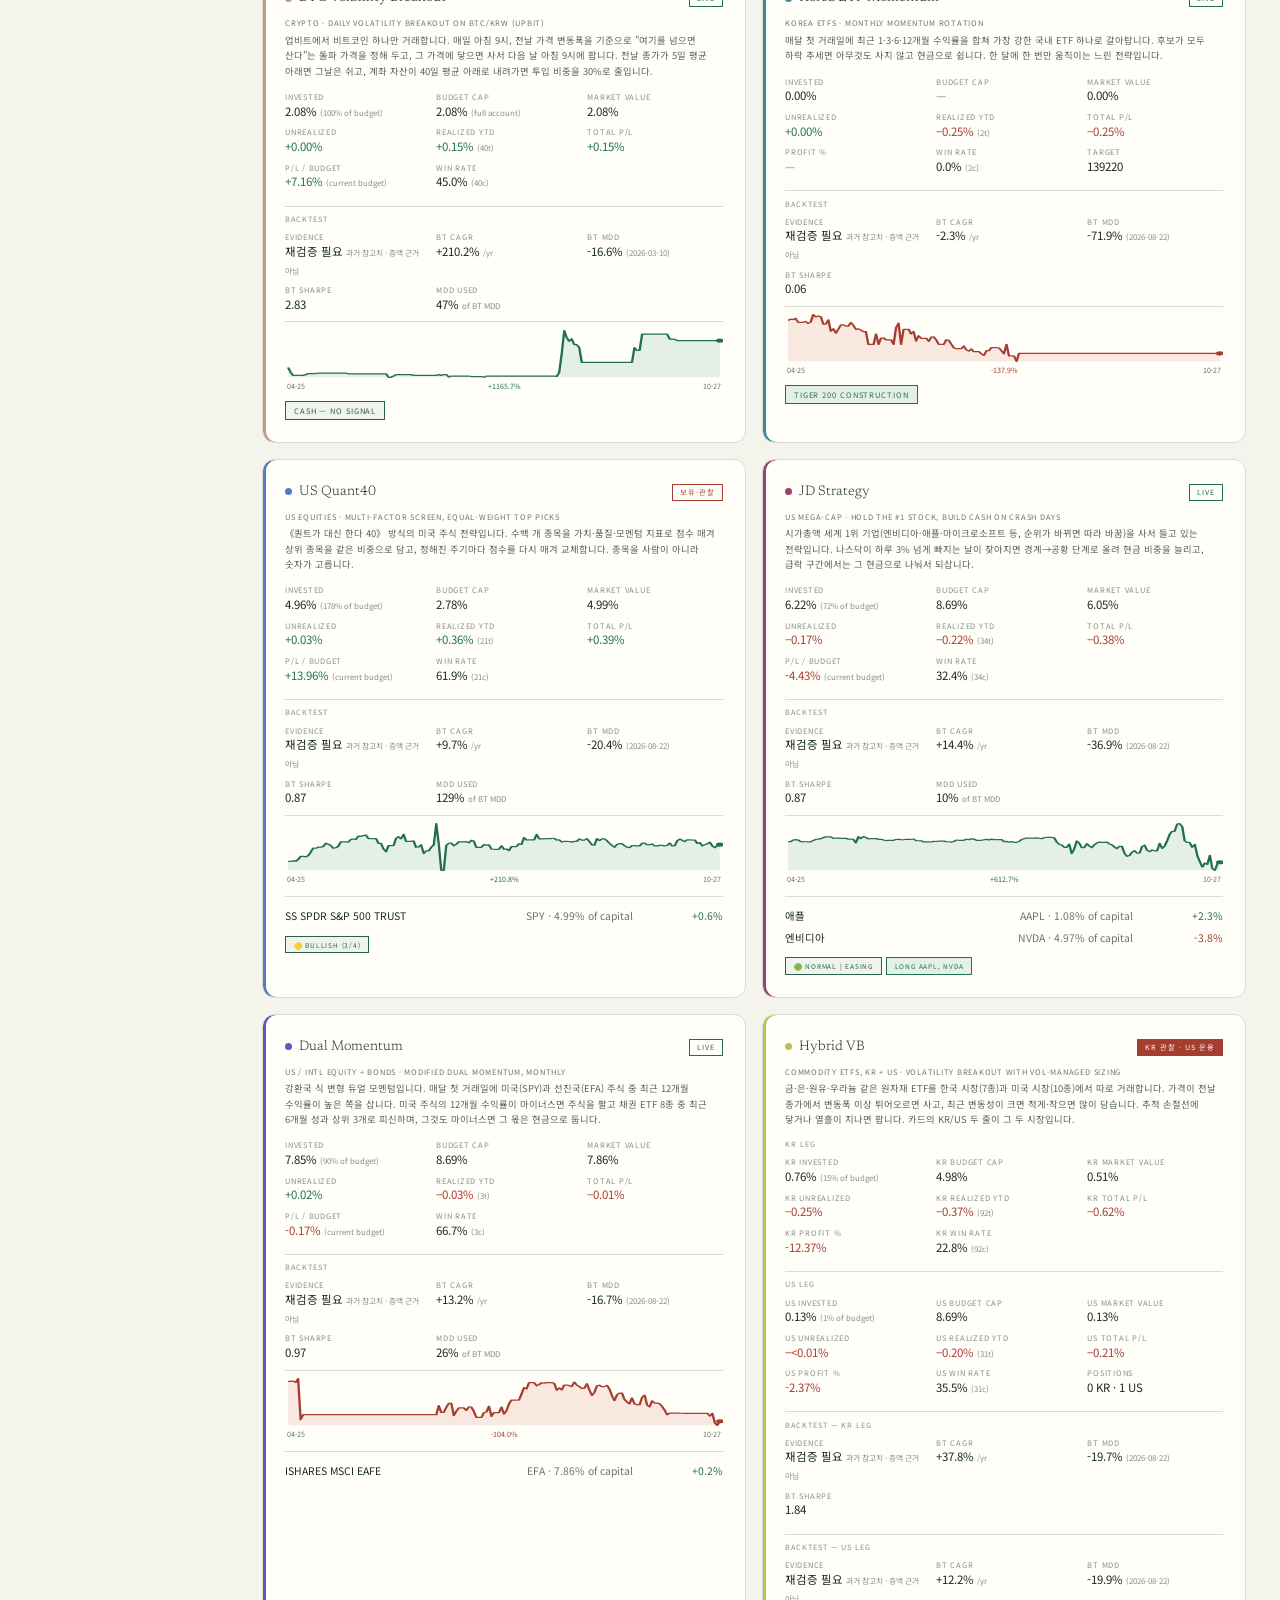
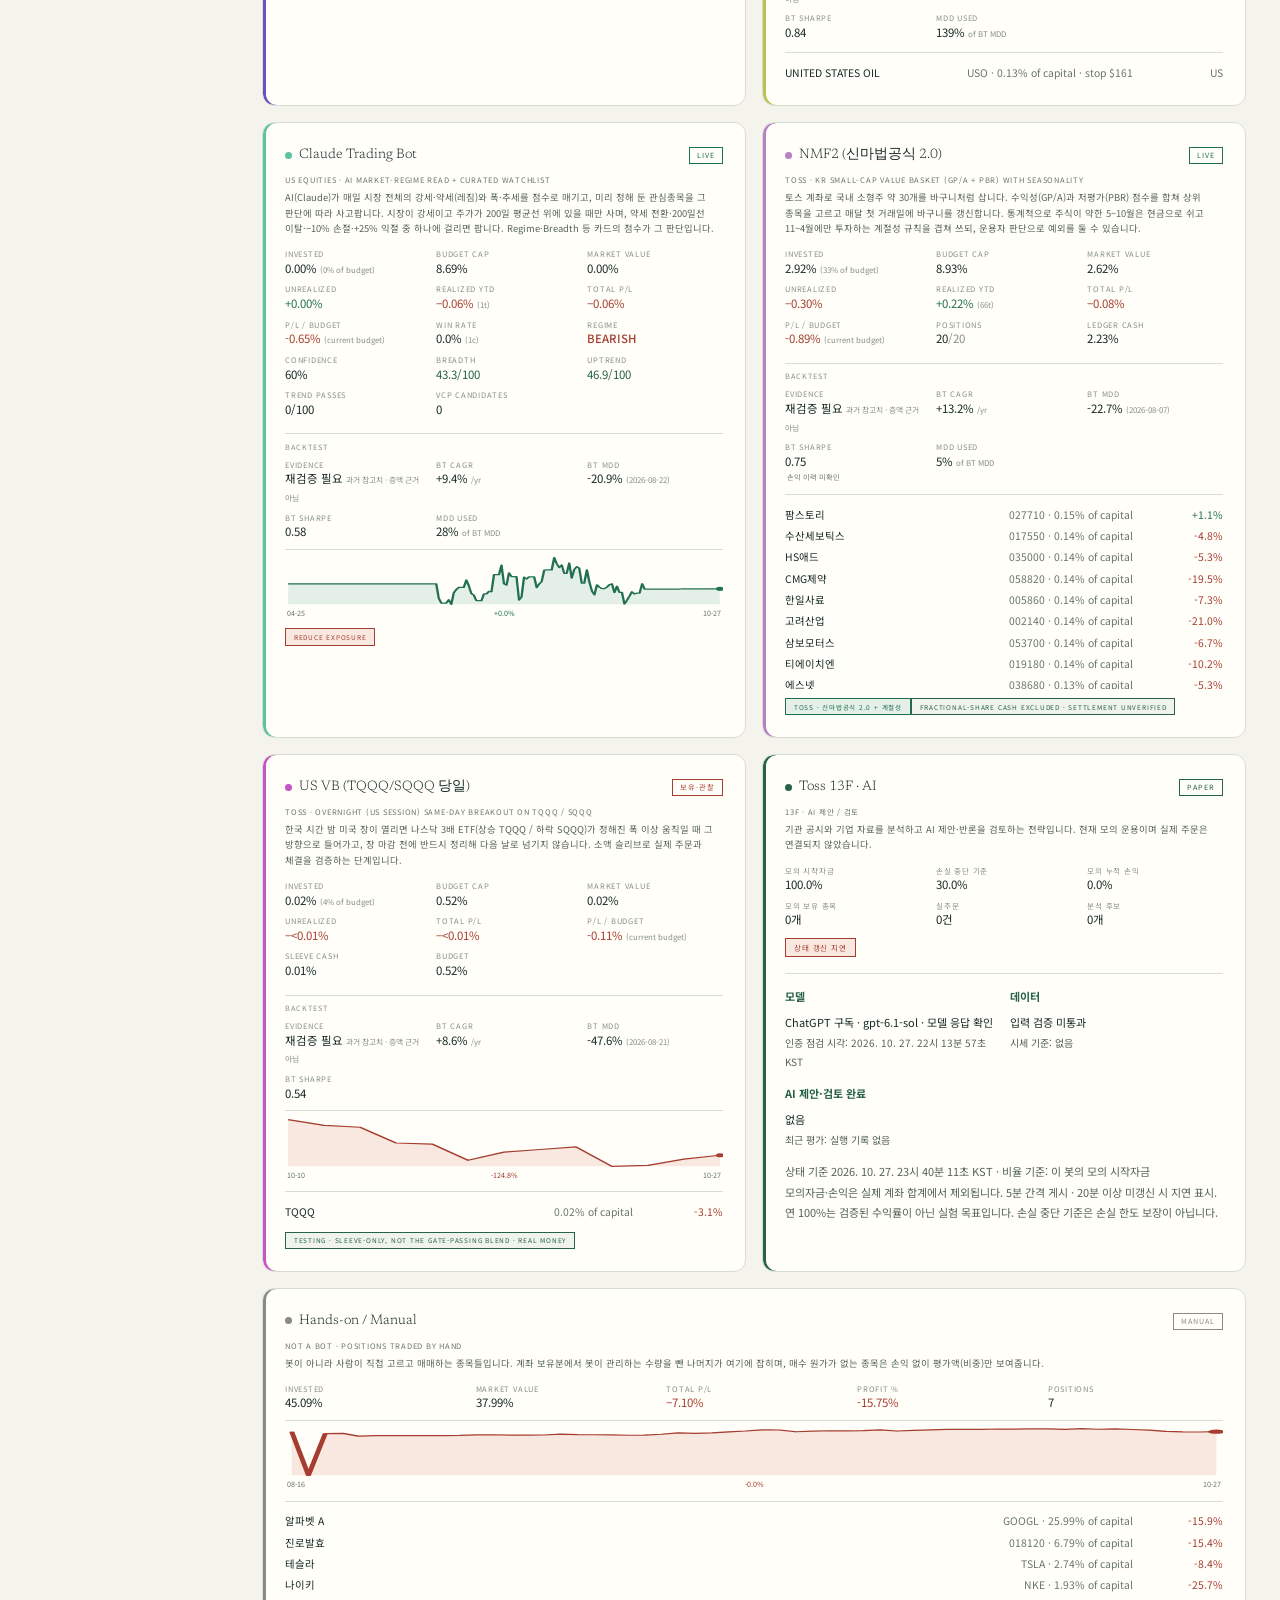
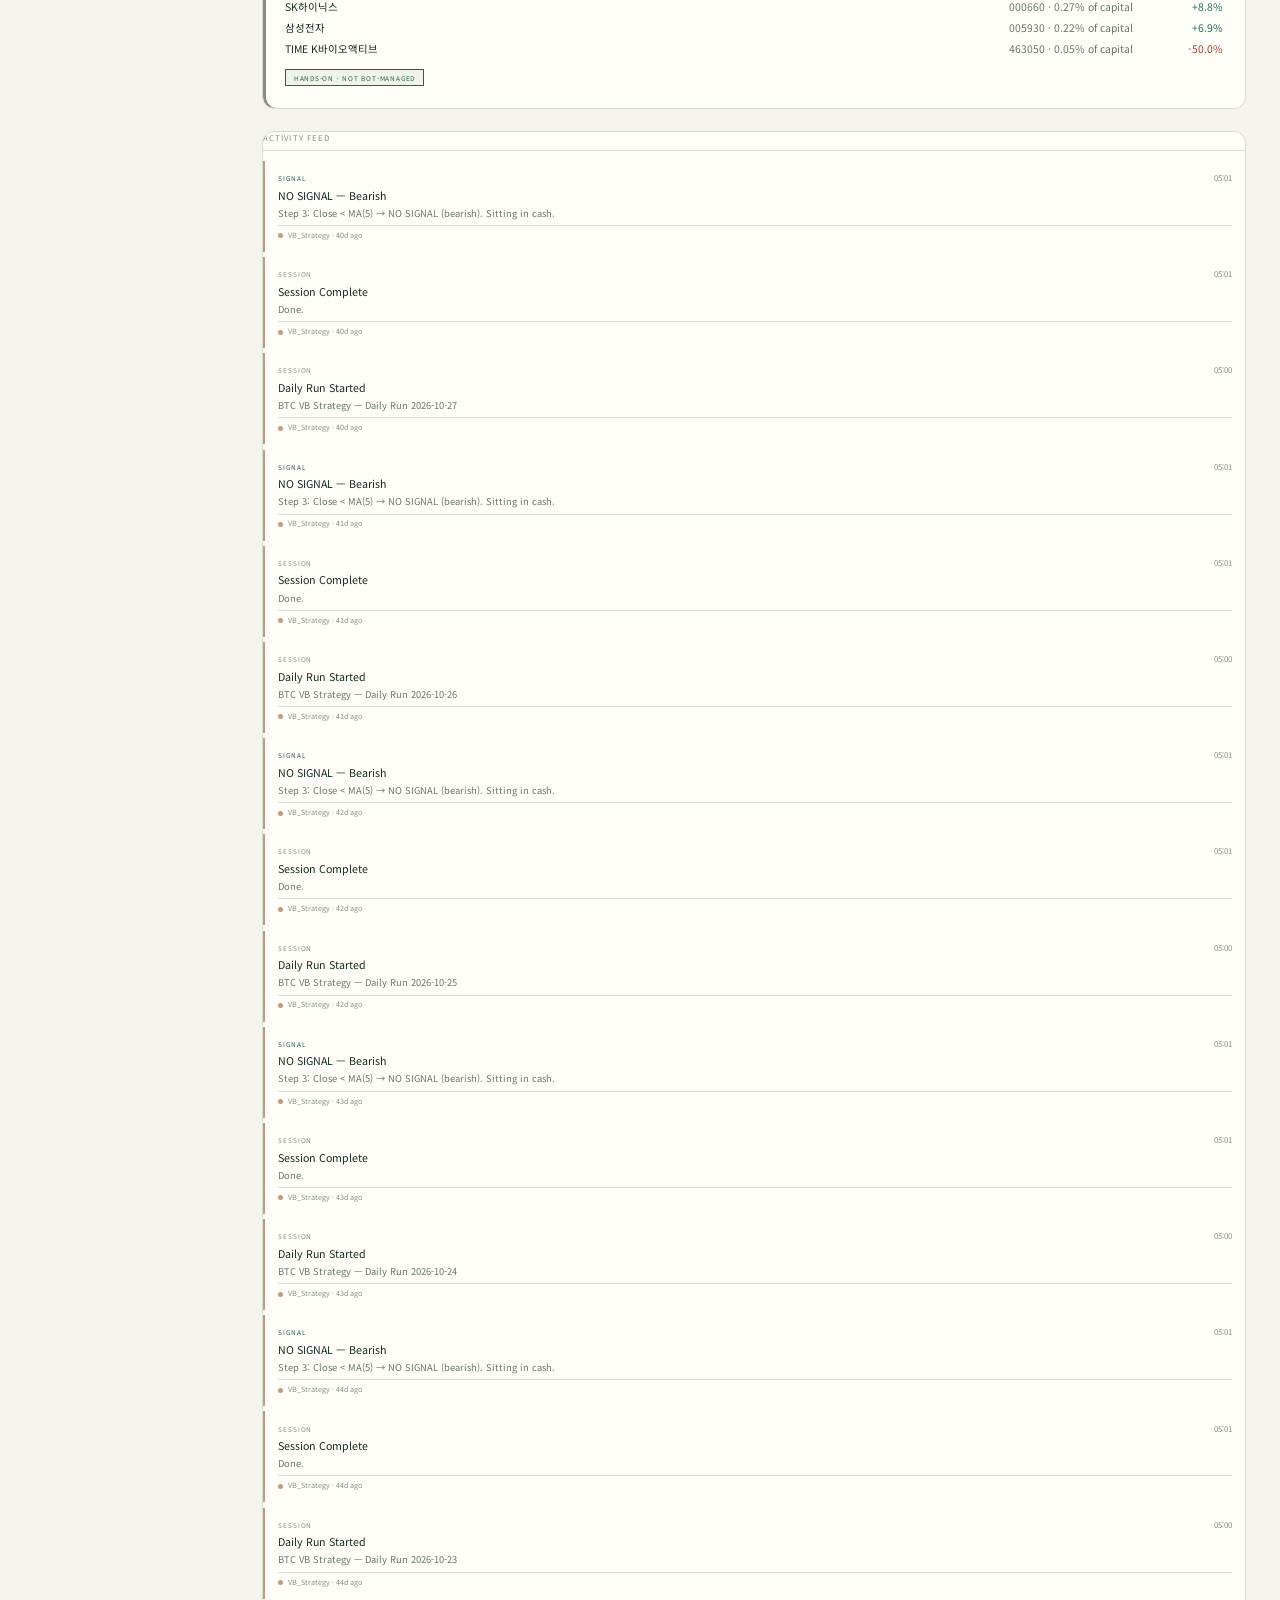
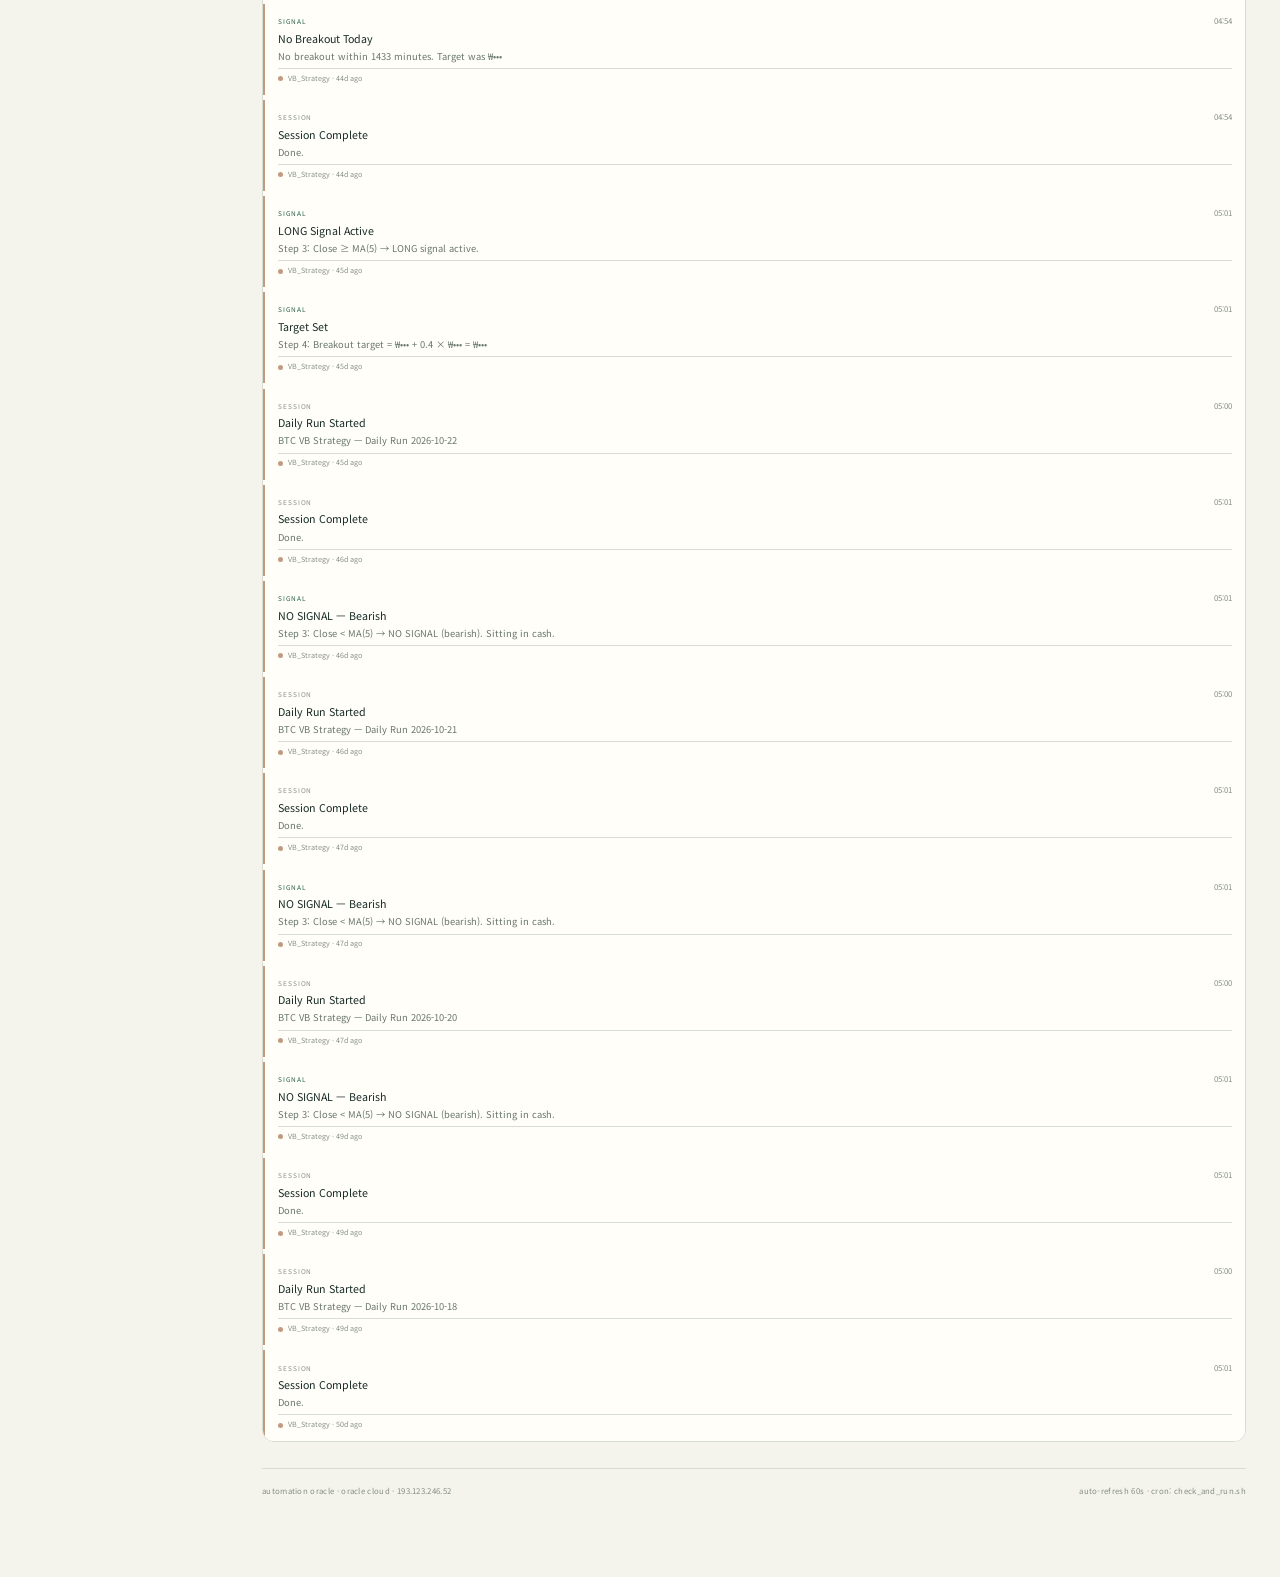
==== commit e474b714: "Correct NMF2 share consolidation accounting and profit history" ====
--- a/docs/index.html
+++ b/docs/index.html
@@ -2605,6 +2605,9 @@
             '<span style="color:var(--tx4)">/' + (ex.ledger_position_count || 0) + '</span>')
         + mCell('Ledger Cash', fmtVal(ex.cash_krw || 0, 'KRW'));
       signalHTML = `<div class="sig long" style="font-size:0.5rem">TOSS · 신마법공식 2.0 + 계절성</div>`;
+      if (ex.cash_in_lieu_status === 'unverified_excluded') {
+        signalHTML += '<div class="sig cash" style="font-size:0.5rem">Fractional-share cash excluded · settlement unverified</div>';
+      }
     }
 
     else if (s.id === 'usvb') {
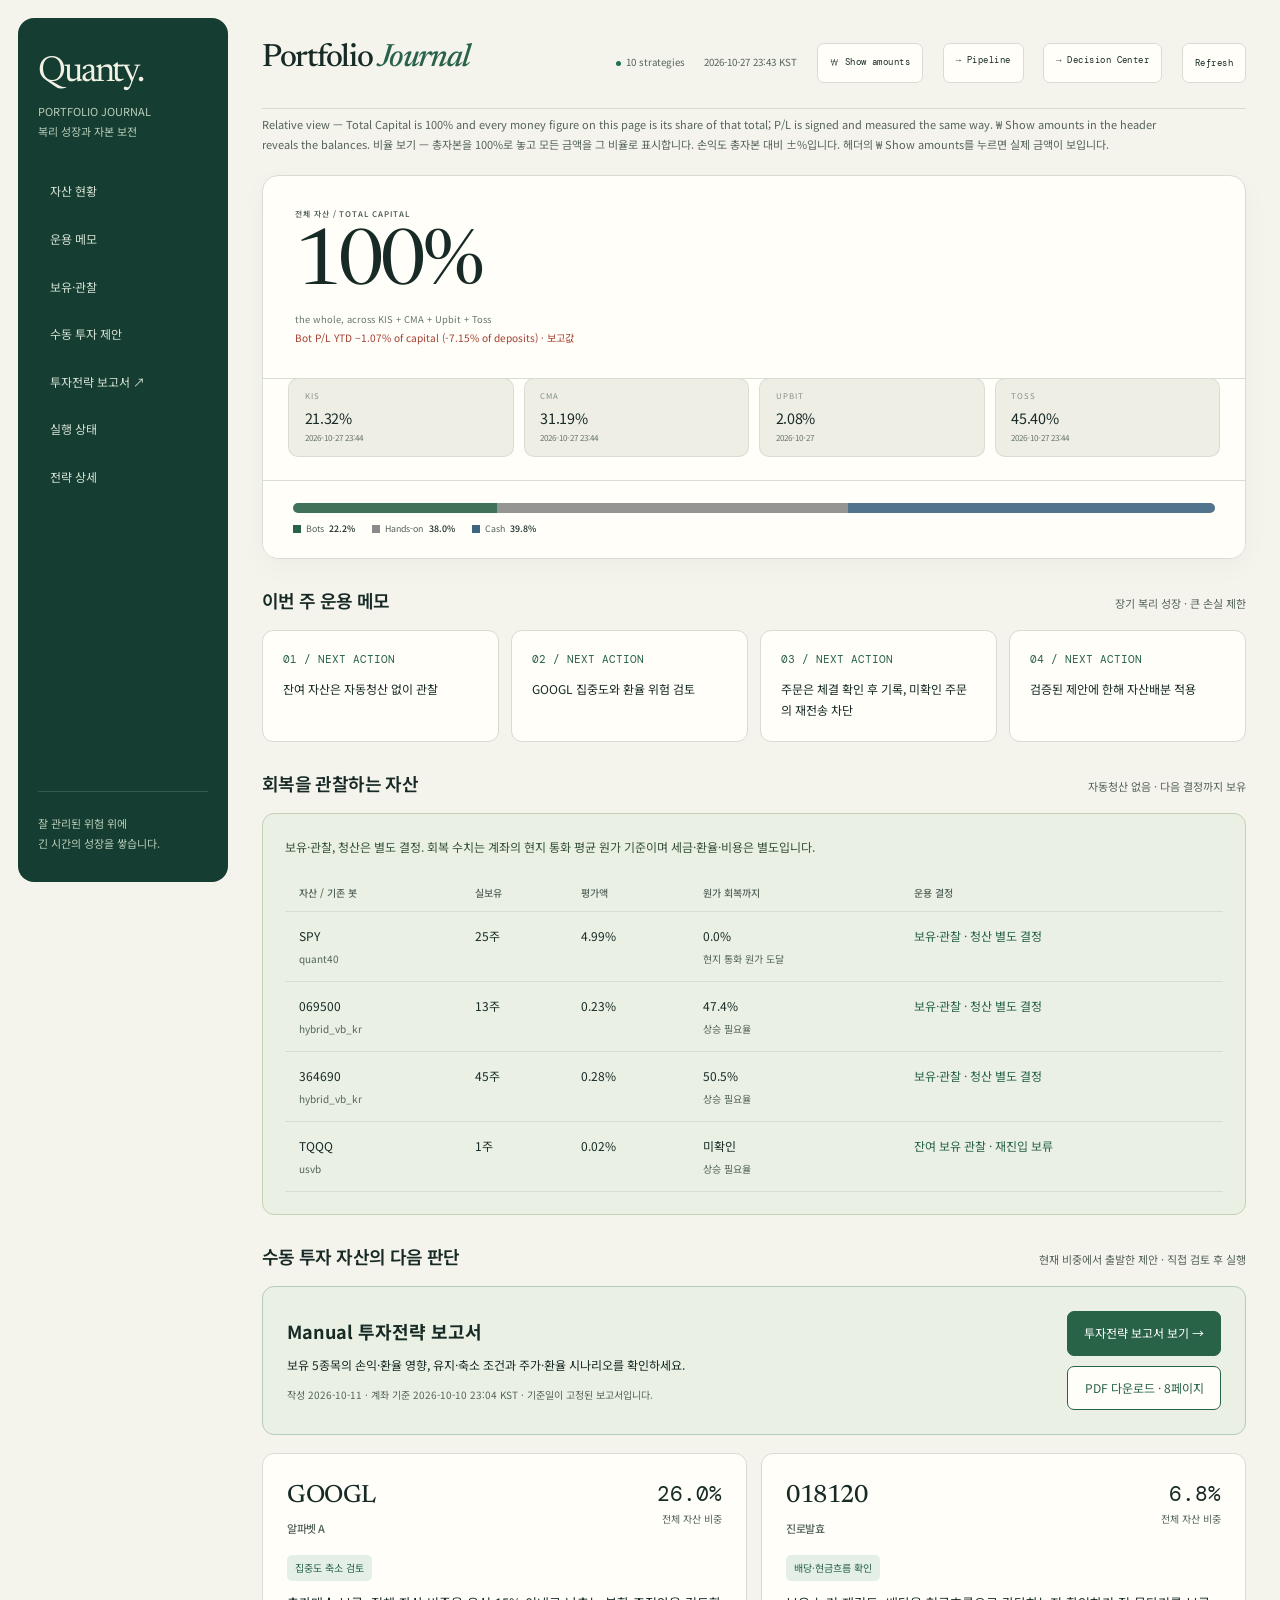
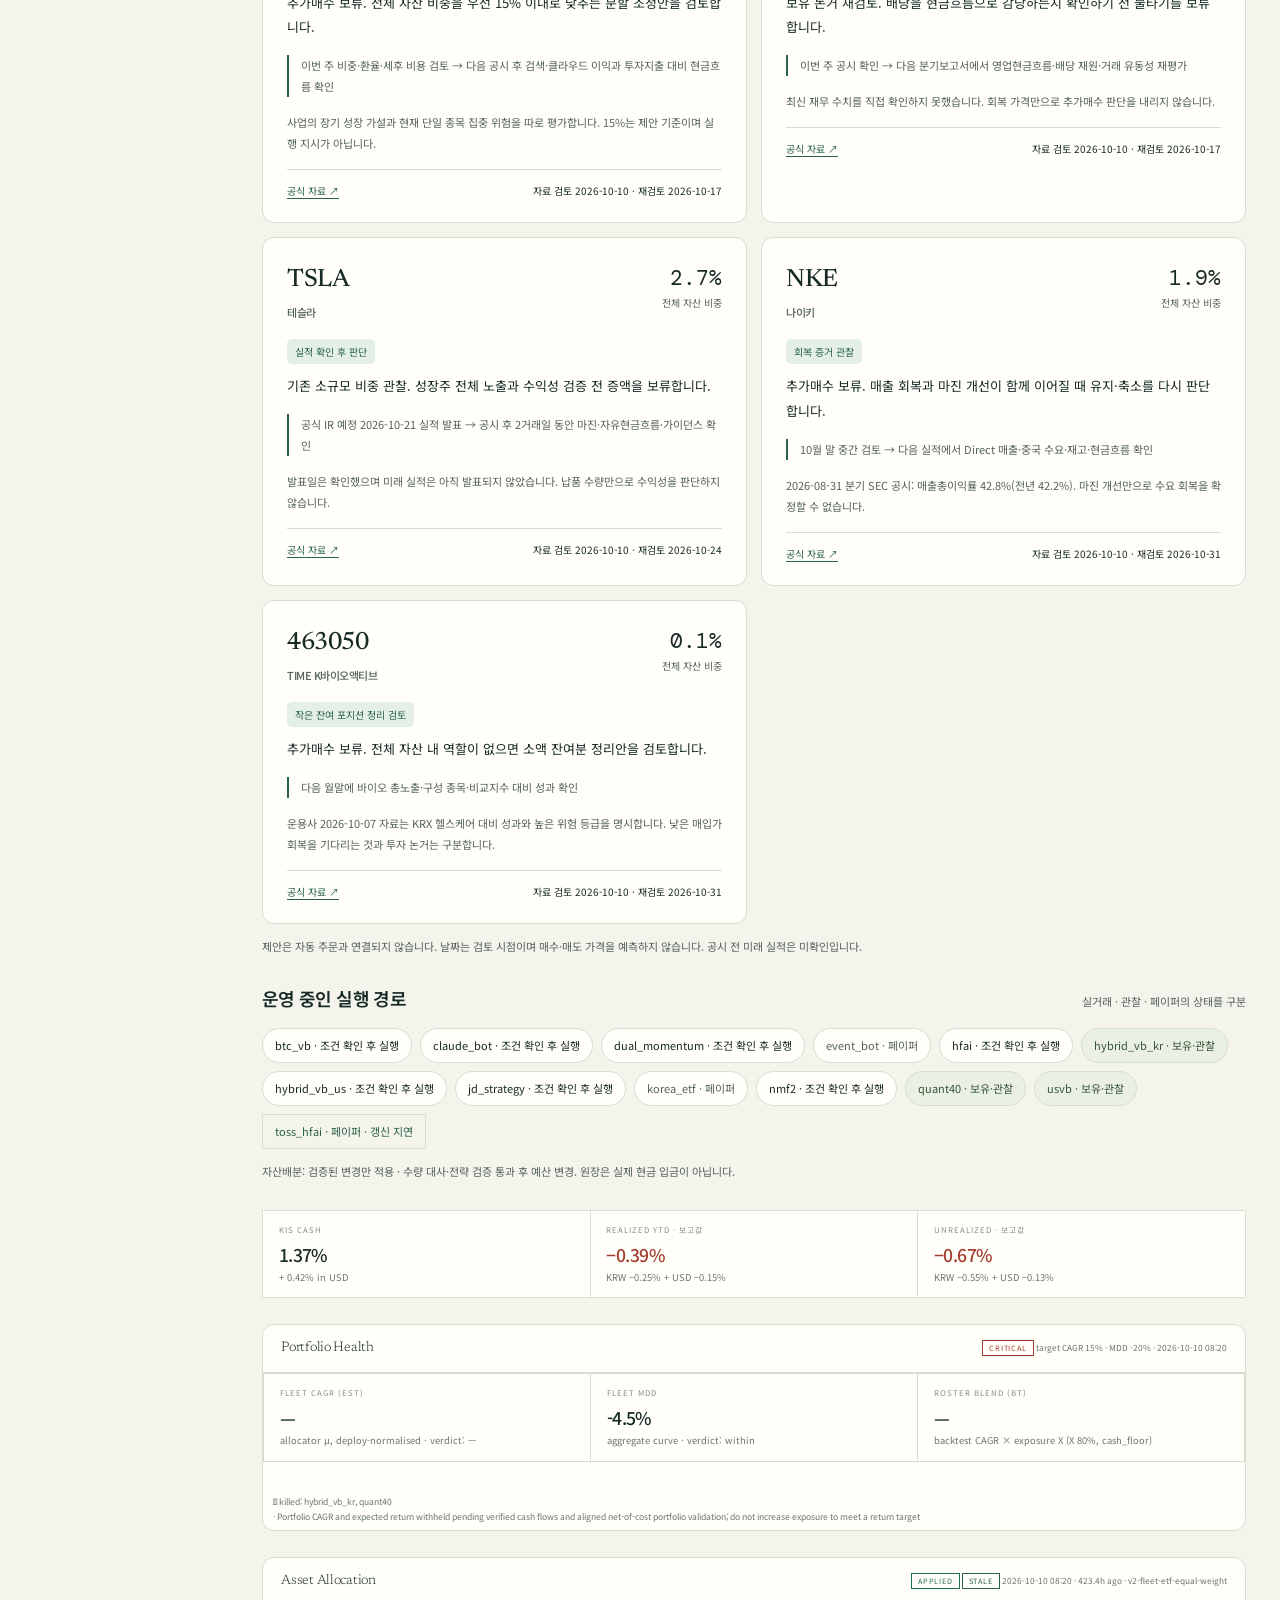
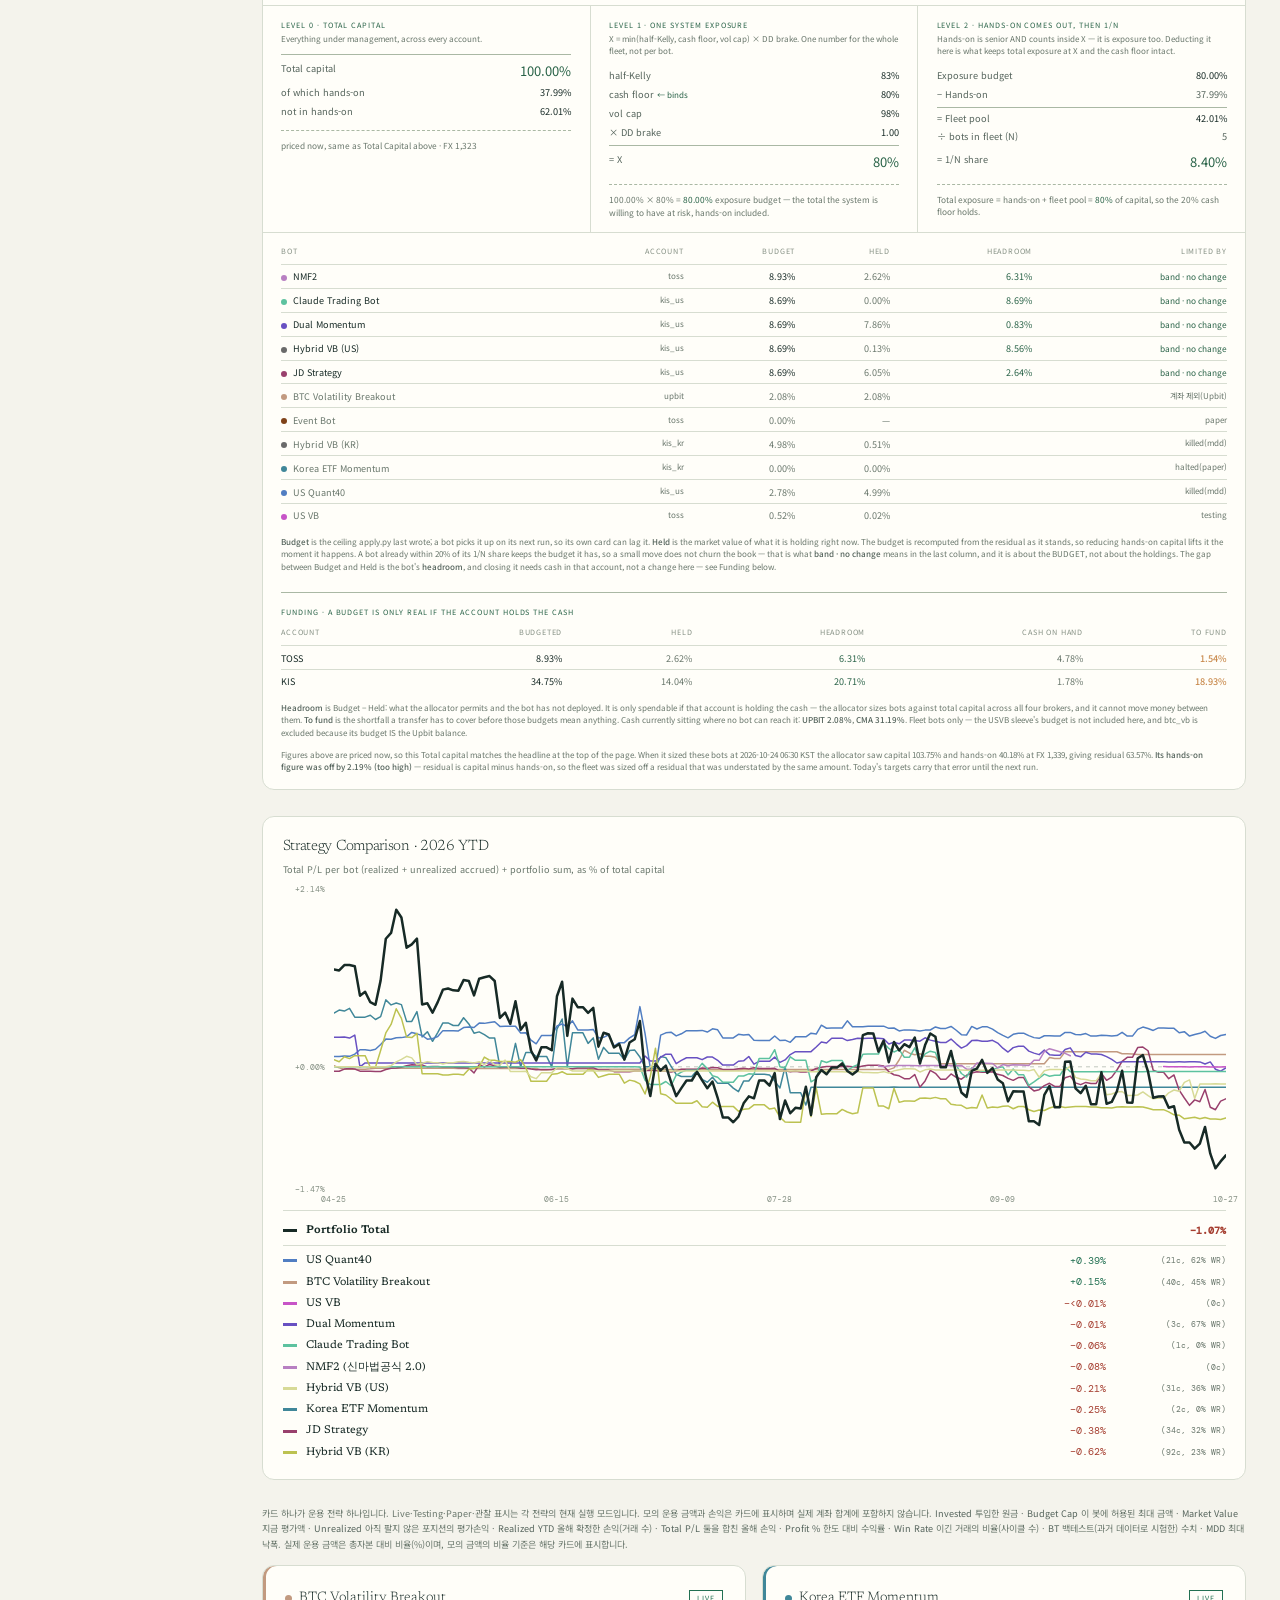
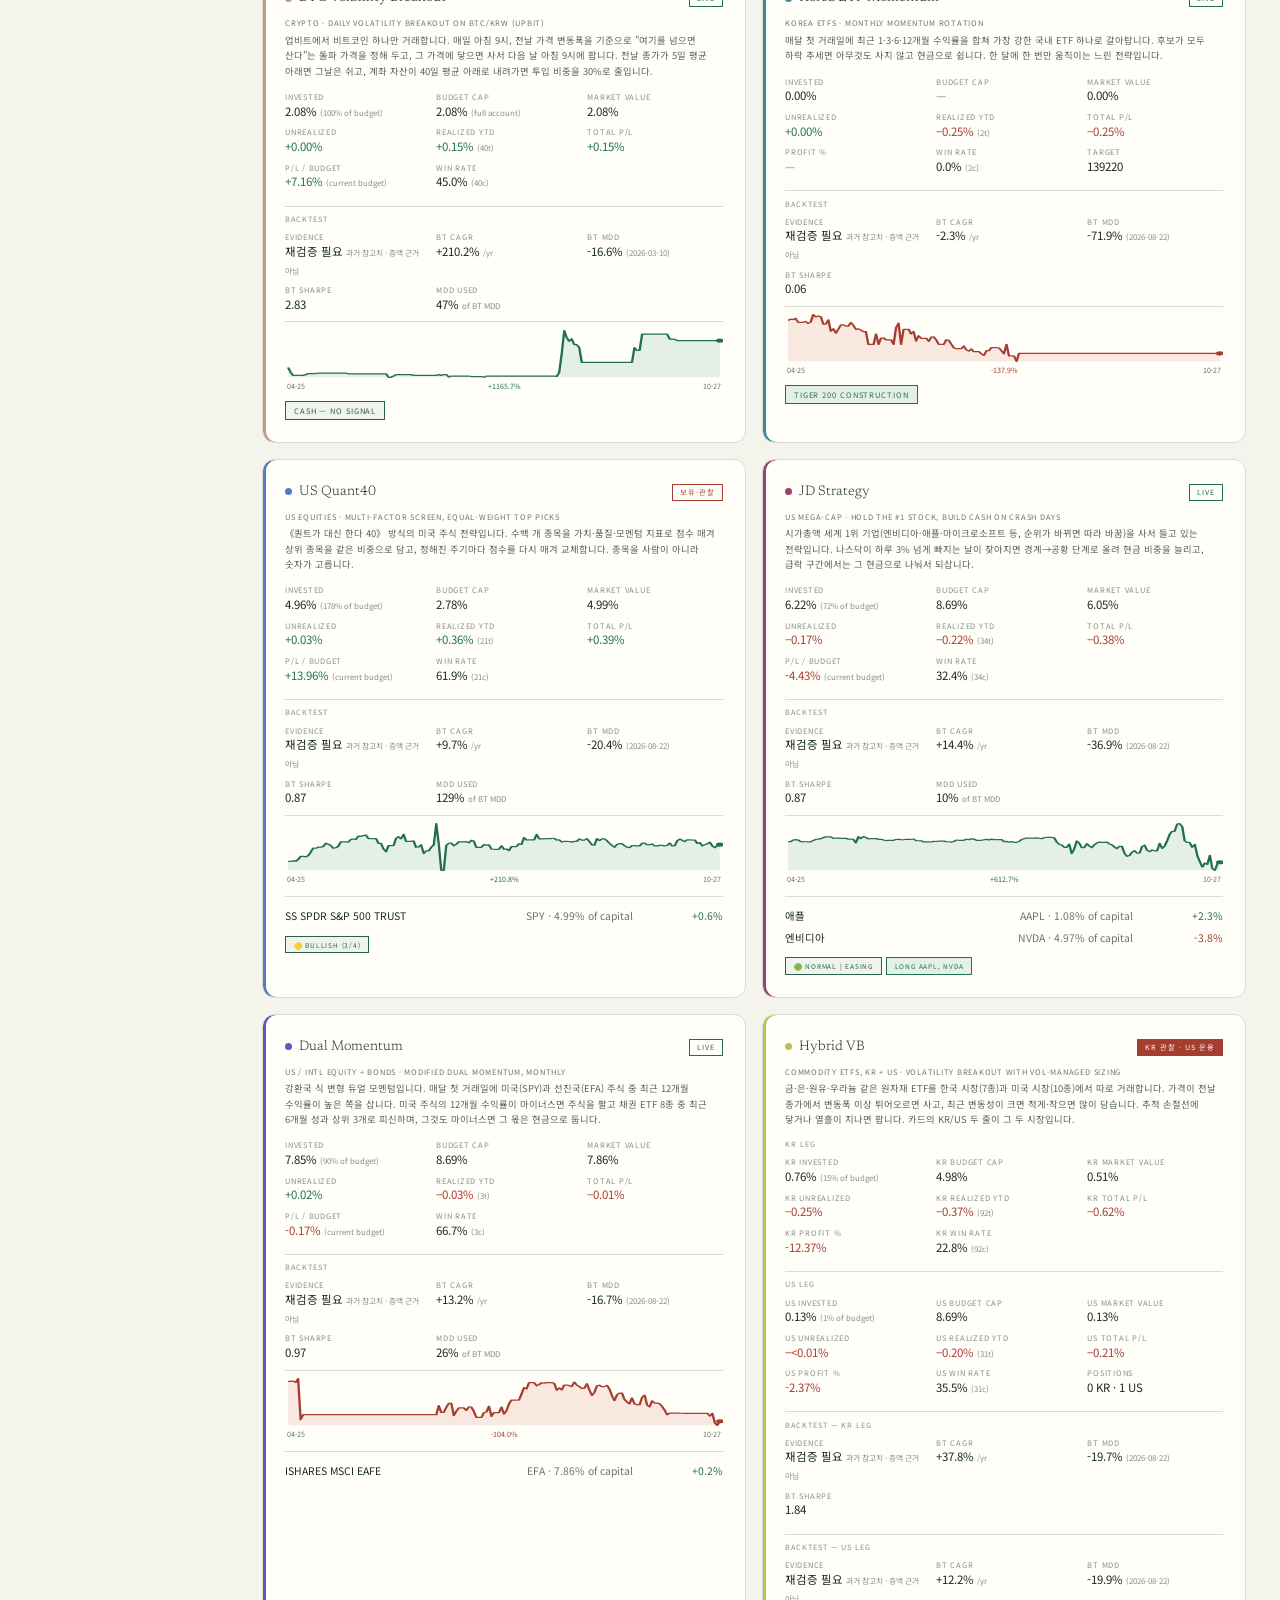
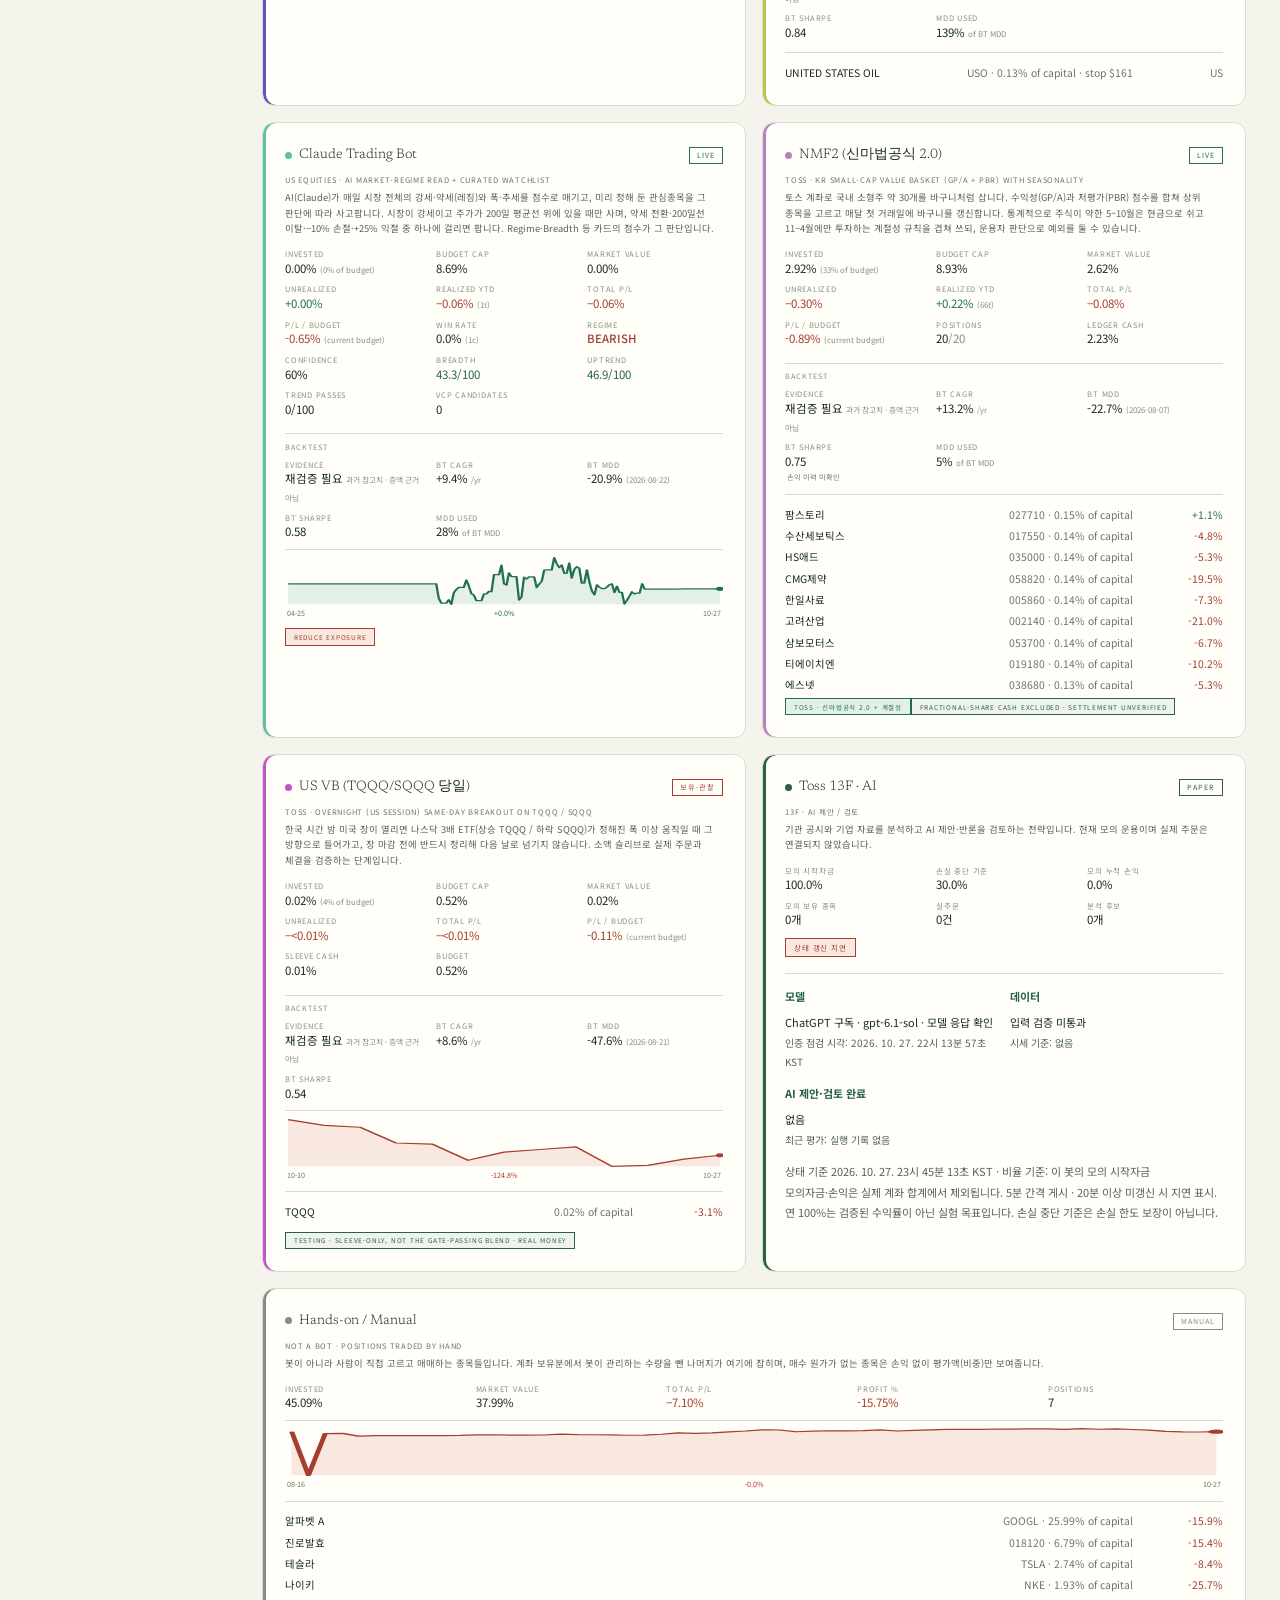
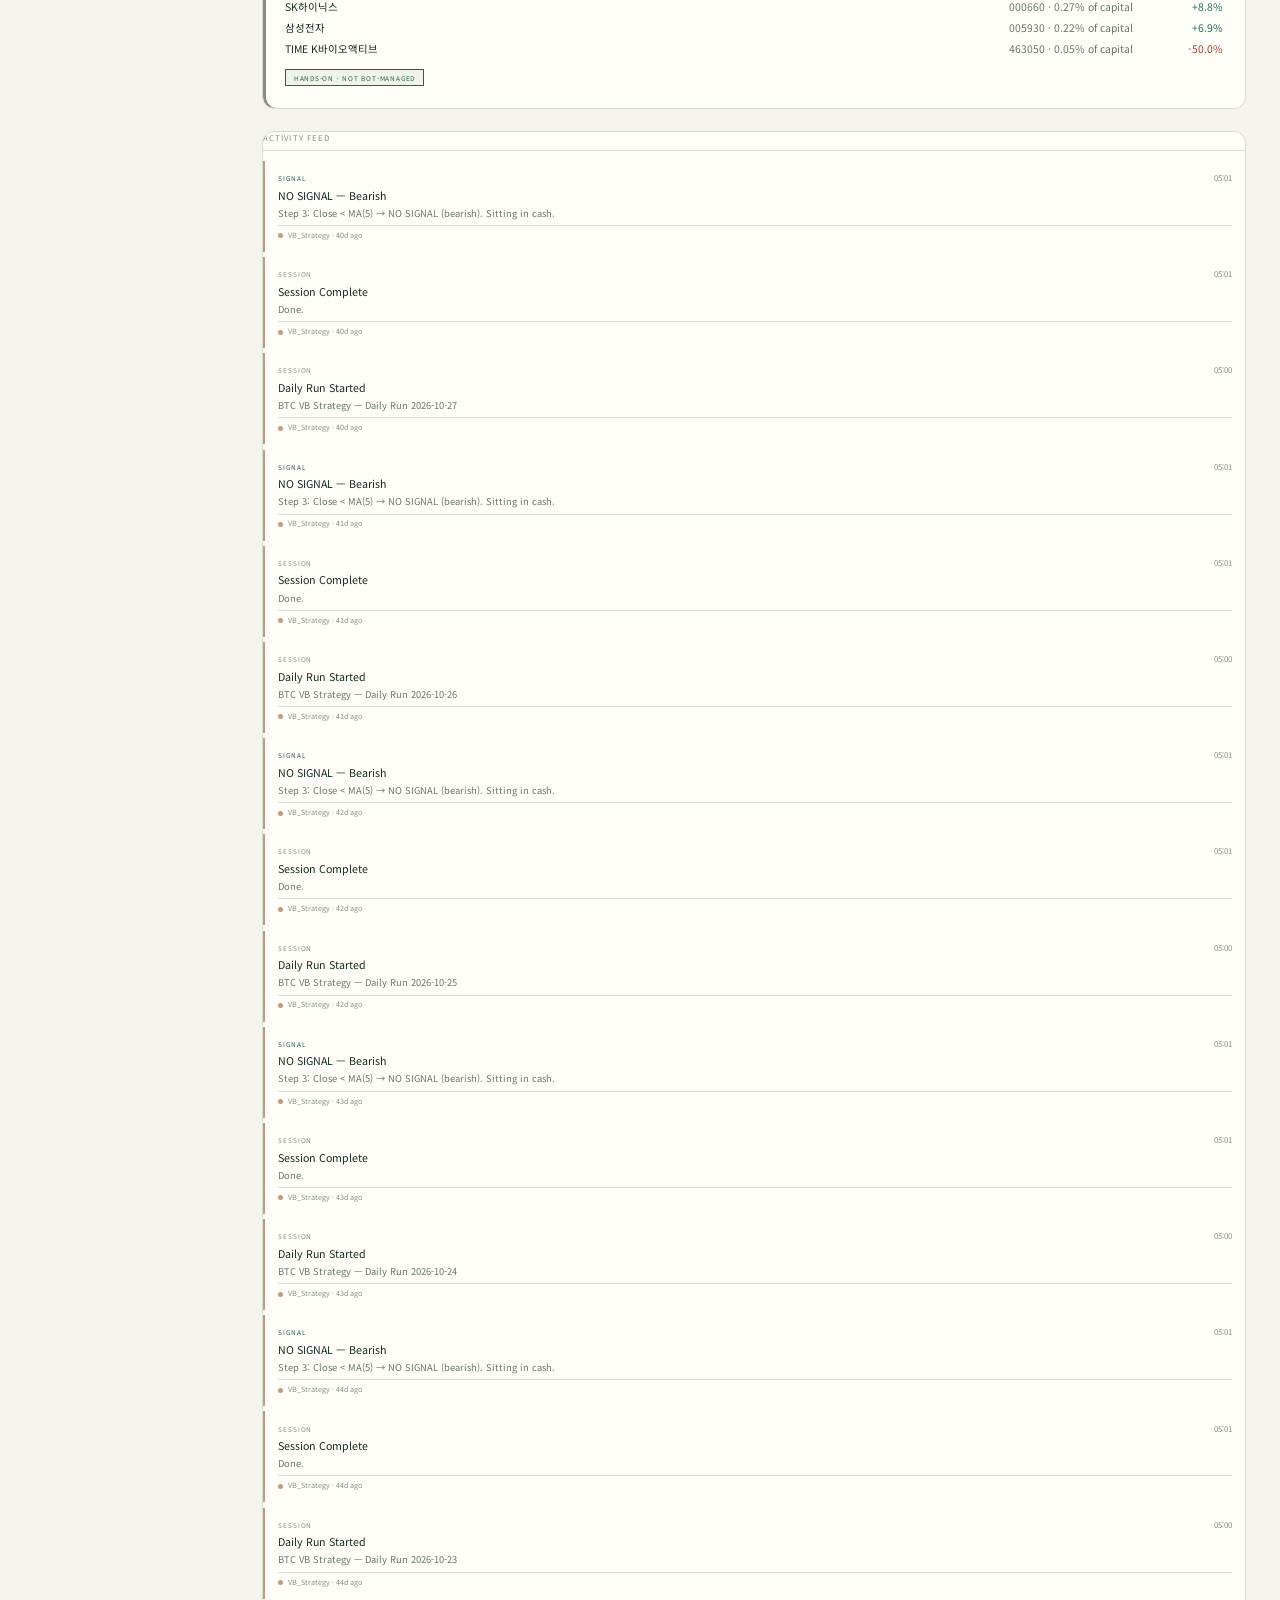
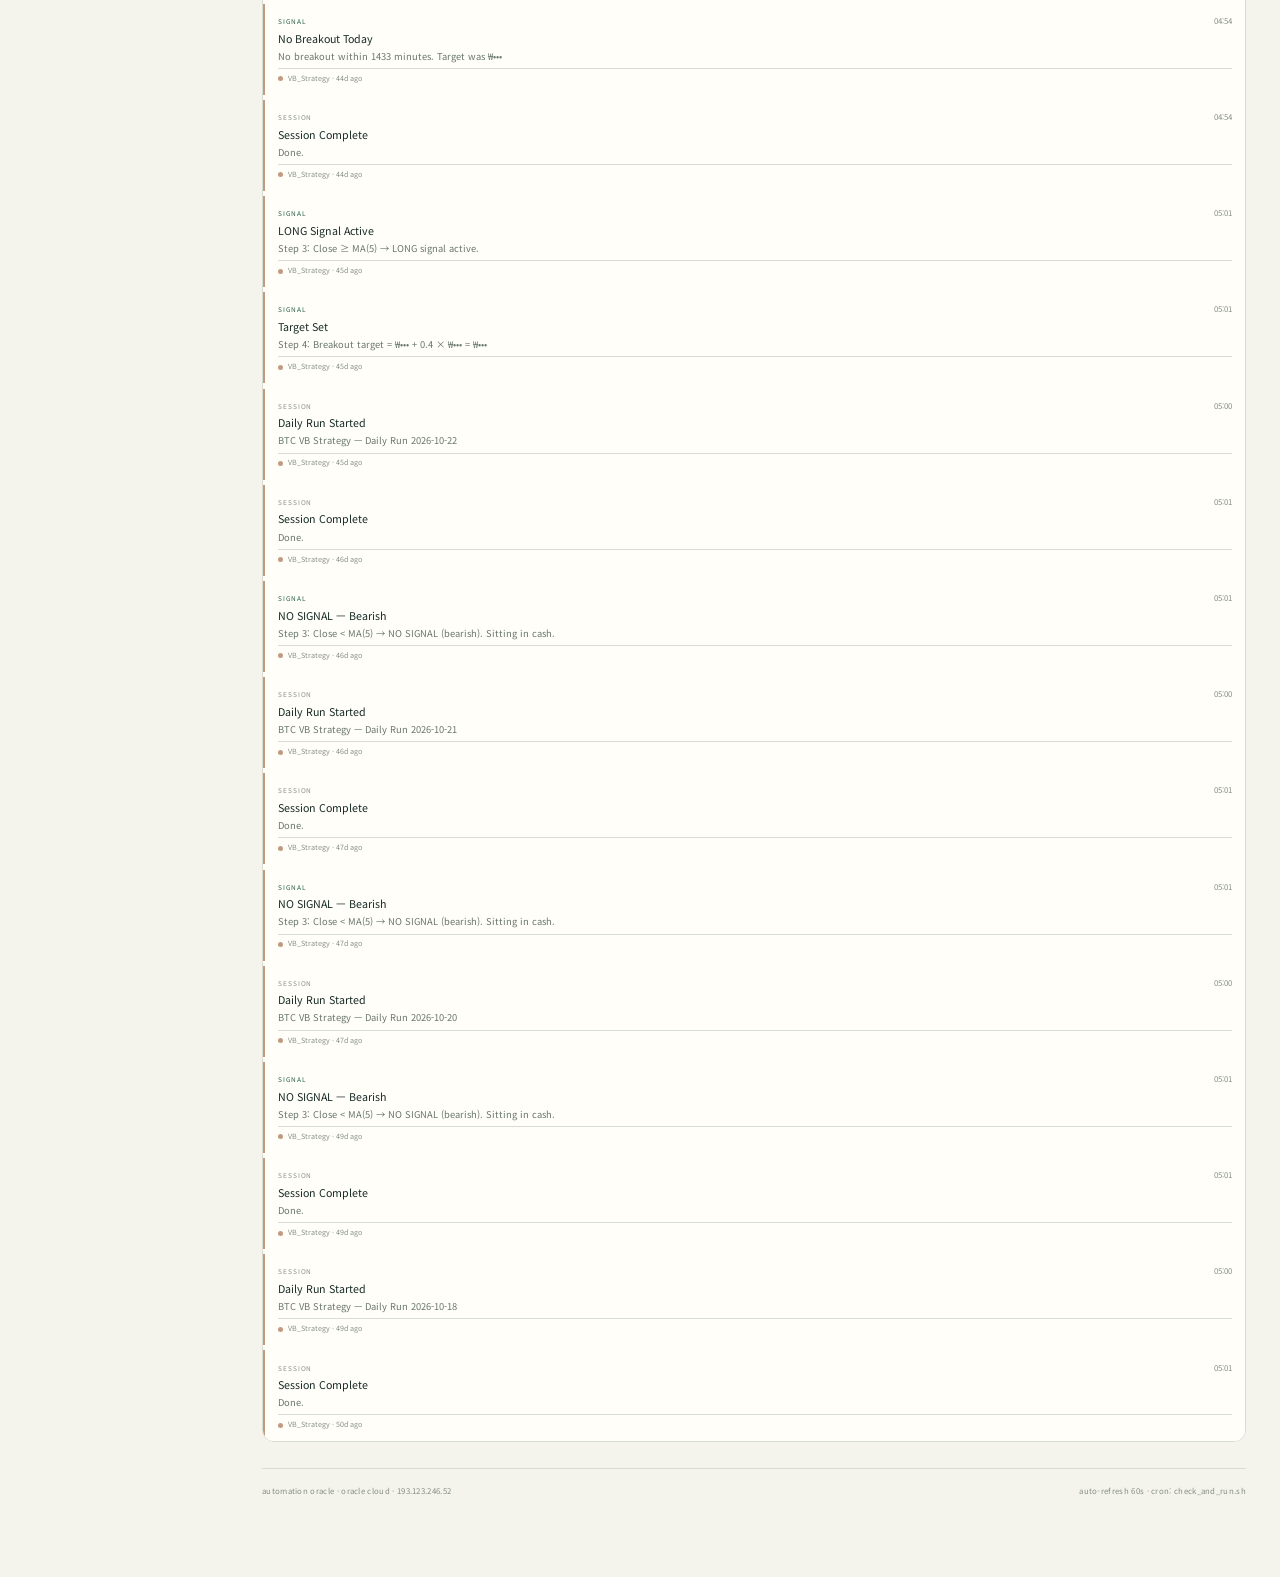
==== commit fc75a45c: "Preserve unknown holding profit in dashboard display" ====
--- a/docs/index.html
+++ b/docs/index.html
@@ -1245,9 +1245,10 @@
     cur === 'KRW' ? {maximumFractionDigits: 0} : {minimumFractionDigits: 2, maximumFractionDigits: 2});
 }
 function holdPl(pnl, rate, cur) {
+  if (!Number.isFinite(pnl)) return '—';
   const r = (typeof rate === 'number') ? (rate >= 0 ? '+' : '') + rate.toFixed(1) + '%' : '';
   if (!VIEW.amounts) return r || '—';
-  return fmtPnl(pnl || 0, cur) + (r ? ' (' + r + ')' : '');
+  return fmtPnl(pnl, cur) + (r ? ' (' + r + ')' : '');
 }
 
 // ── What each bot IS, for a reader who did not build it ──────────────────
@@ -2685,7 +2686,7 @@
       const showAll = (s.id === 'nmf2');
       const rows = (showAll ? holdings : holdings.slice(0, 5)).map(hld => {
         const cur = hld.currency || s.currency || 'USD';
-        const pnl = hld.profit || 0;
+        const pnl = Number.isFinite(hld.profit) ? hld.profit : null;
         // 코드가 아니라 회사명. 069500 을 보고 무슨 종목인지 아는 사람은 없다.
         // 코드는 버리지 않고 상세줄로 옮긴다 — 주문을 넣을 때는 코드가 필요하다.
         // NMF2·수동 슬리브가 쓰던 방식 그대로다.
@@ -2694,7 +2695,7 @@
         return `<div class="hold-row">
           <span class="${hld.name ? 'hold-nm' : 'hold-tk'}">${label}</span>
           <span class="hold-det">${holdDet(code, hld.quantity, hld.current_price || hld.avg_price, cur)}</span>
-          <span class="hold-pl ${pnlClass(pnl)}">${holdPl(pnl, hld.profit_rate, cur)}</span>
+          <span class="hold-pl ${pnl === null ? '' : pnlClass(pnl)}">${holdPl(pnl, hld.profit_rate, cur)}</span>
         </div>`;
       }).join('');
       holdingsHTML = `<div class="holds${showAll && holdings.length > 6 ? ' scroll' : ''}">${rows}</div>`;
